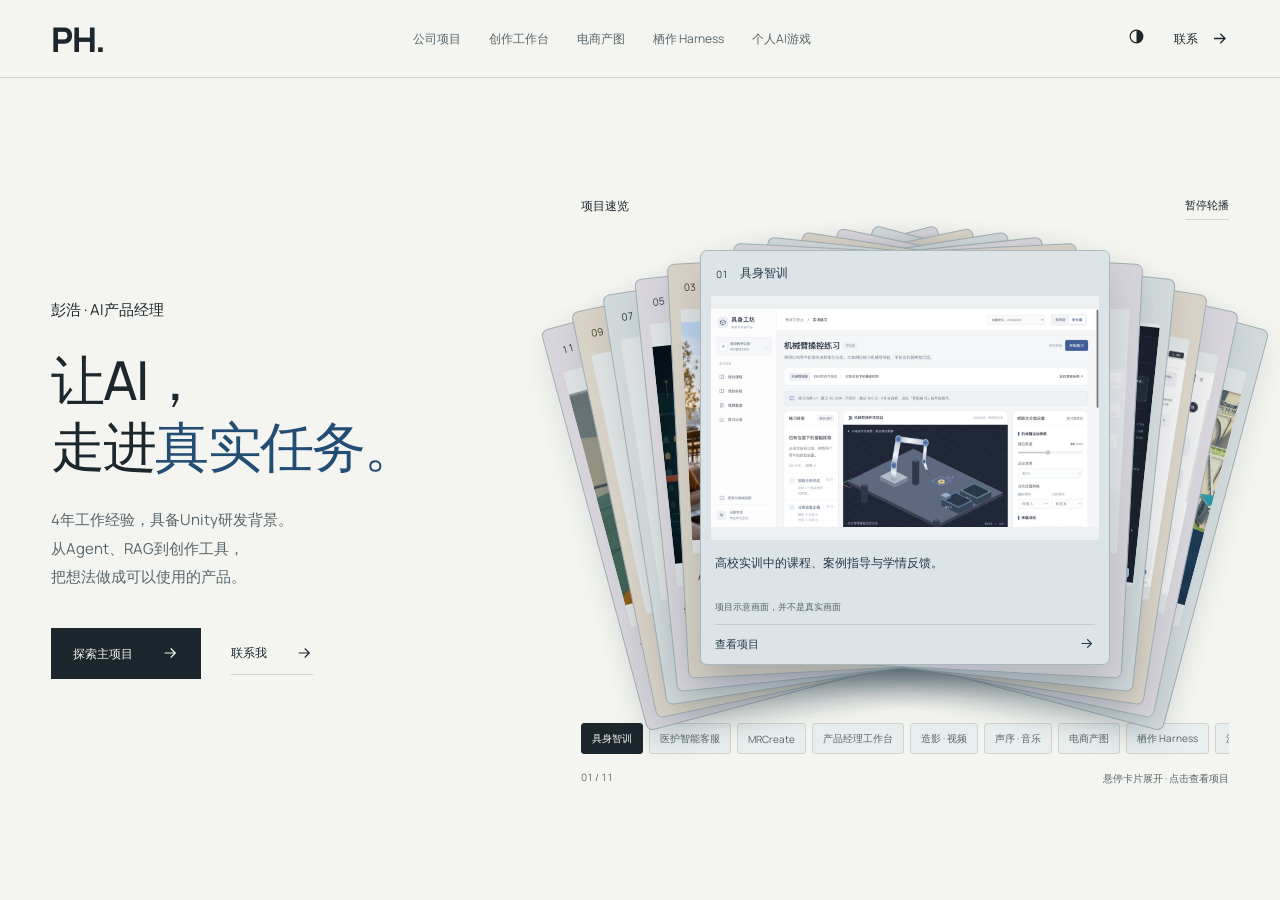
==== index.html @ 960e3304 "Publish AI product portfolio with bundled media and interactive demo" ====
<!doctype html><html lang="zh-CN"><head><meta charset="UTF-8"><meta name="viewport" content="width=device-width, initial-scale=1"><meta name="description" content="5个模块，11个产品与互动体验。具身智能教育、医护智能体、MR创作、Harness、桌面工作台与AI辅助游戏开发。"><meta name="theme-color" content="#f4f5f0"><title>PH. / AI Project Archive — 彭浩项目作品集</title><link rel="icon" href="assets/favicon.svg" type="image/svg+xml"><link rel="stylesheet" href="showroom.css?v=4"><script src="showroom.js?v=5" defer></script><script src="scene-navigation.js?v=2" defer></script></head><body><a class="skip" href="#main">跳转到内容</a><header class="nav"><a class="wordmark" href="#home" aria-label="彭浩首页">PH.</a><nav id="module-menu" aria-label="五个作品模块"><a href="#company-projects">公司项目</a><a href="#workbench-projects">创作工作台</a><a href="#commerce-projects">电商产图</a><a href="#harness-projects">栖作 Harness</a><a href="#game-projects">个人AI游戏</a></nav><div class="nav-end"><button id="menu-toggle" aria-expanded="false" aria-controls="module-menu">作品目录</button><button id="theme-toggle" aria-label="切换深色模式"><svg viewBox="0 0 24 24" aria-hidden="true"><circle cx="12" cy="12" r="8" fill="none" stroke="currentColor" stroke-width="1.5"/><path d="M12 4a8 8 0 0 1 0 16Z" fill="currentColor"/></svg></button><a href="#contact">联系 <svg viewBox="0 0 24 24" fill="none" aria-hidden="true"><path d="M5 12h14m-6-6 6 6-6 6" stroke="currentColor" stroke-width="1.6"/></svg></a></div></header><main id="main"><section id="home" class="hero"><div class="hero-copy"><p class="hero-identity">彭浩 · AI产品经理</p><h1>让AI，<br><span class="hero-second">走进<span>真实任务。</span></span></h1><p class="hero-description">4年工作经验，具备Unity研发背景。<br>从Agent、RAG到创作工具，<br>把想法做成可以使用的产品。</p><div class="hero-actions"><a class="solid-action" href="#education">探索主项目 <svg viewBox="0 0 24 24" fill="none" aria-hidden="true"><path d="M5 12h14m-6-6 6 6-6 6" stroke="currentColor" stroke-width="1.6"/></svg></a><a class="text-action" href="#contact">联系我 <svg viewBox="0 0 24 24" fill="none" aria-hidden="true"><path d="M5 12h14m-6-6 6 6-6 6" stroke="currentColor" stroke-width="1.6"/></svg></a></div></div><div class="hero-media quicklook"><div class="quicklook-heading"><span>项目速览</span><button id="quicklook-toggle" aria-pressed="false">暂停轮播</button></div><div class="quick-deck" id="quick-deck" aria-label="十一项目折叠卡片"><article class="quick-card is-active" data-quick-card="0" style="--card-order:0"><button class="quick-card-tab" id="quick-tab-0" aria-expanded="true" aria-controls="quick-preview-0" data-quick-select="0"><span class="quick-number">01</span><span class="quick-name">具身智训</span></button><div class="quick-preview" id="quick-preview-0" ><div class="quick-image-link"><img src="assets/education-training.png" alt="具身智训项目预览" ></div><div class="quick-copy"><p>高校实训中的课程、案例指导与学情反馈。</p><small>项目示意画面，并不是真实画面</small><a class="quick-project-link" href="#education" tabindex="0">查看项目 <svg viewBox="0 0 24 24" fill="none" aria-hidden="true"><path d="M5 12h14m-6-6 6 6-6 6" stroke="currentColor" stroke-width="1.5"/></svg></a></div></div></article><article class="quick-card " data-quick-card="1" style="--card-order:1"><button class="quick-card-tab" id="quick-tab-1" aria-expanded="false" aria-controls="quick-preview-1" data-quick-select="1"><span class="quick-number">02</span><span class="quick-name">医护智能客服</span></button><div class="quick-preview" id="quick-preview-1" inert><div class="quick-image-link"><img src="assets/healthcare-dify.png" alt="医护智能客服项目预览" loading=lazy></div><div class="quick-copy"><p>在仿真练习现场回答步骤与专业名词问题。</p><small>项目示意画面，并不是真实画面</small><a class="quick-project-link" href="#healthcare" tabindex="-1">查看项目 <svg viewBox="0 0 24 24" fill="none" aria-hidden="true"><path d="M5 12h14m-6-6 6 6-6 6" stroke="currentColor" stroke-width="1.5"/></svg></a></div></div></article><article class="quick-card " data-quick-card="2" style="--card-order:2"><button class="quick-card-tab" id="quick-tab-2" aria-expanded="false" aria-controls="quick-preview-2" data-quick-select="2"><span class="quick-number">03</span><span class="quick-name">MRCreate</span></button><div class="quick-preview" id="quick-preview-2" inert><div class="quick-image-link"><img src="assets/mrcreate-spatial-gallery-reference.png" alt="MRCreate项目预览" loading=lazy></div><div class="quick-copy"><p>AI生图与混合现实空间预览。</p><small>项目示意画面，并不是真实画面</small><a class="quick-project-link" href="#mrcreate" tabindex="-1">查看项目 <svg viewBox="0 0 24 24" fill="none" aria-hidden="true"><path d="M5 12h14m-6-6 6 6-6 6" stroke="currentColor" stroke-width="1.5"/></svg></a></div></div></article><article class="quick-card " data-quick-card="3" style="--card-order:3"><button class="quick-card-tab" id="quick-tab-3" aria-expanded="false" aria-controls="quick-preview-3" data-quick-select="3"><span class="quick-number">04</span><span class="quick-name">产品经理工作台</span></button><div class="quick-preview" id="quick-preview-3" inert><div class="quick-image-link"><img src="assets/product-workbench.png" alt="产品经理工作台项目预览" loading=lazy></div><div class="quick-copy"><p>将资料、搜索和报告串成可调整的研究流程。</p><a class="quick-project-link" href="#product-workbench" tabindex="-1">查看项目 <svg viewBox="0 0 24 24" fill="none" aria-hidden="true"><path d="M5 12h14m-6-6 6 6-6 6" stroke="currentColor" stroke-width="1.5"/></svg></a></div></div></article><article class="quick-card " data-quick-card="4" style="--card-order:4"><button class="quick-card-tab" id="quick-tab-4" aria-expanded="false" aria-controls="quick-preview-4" data-quick-select="4"><span class="quick-number">05</span><span class="quick-name">造影 · 视频</span></button><div class="quick-preview" id="quick-preview-4" inert><div class="quick-image-link"><img src="assets/robot-courier-cover.jpg" alt="造影 · 视频项目预览" loading=lazy></div><div class="quick-copy"><p>生成之后，还能继续修改镜头和时间线。</p><a class="quick-project-link" href="#video-workbench" tabindex="-1">查看项目 <svg viewBox="0 0 24 24" fill="none" aria-hidden="true"><path d="M5 12h14m-6-6 6 6-6 6" stroke="currentColor" stroke-width="1.5"/></svg></a></div></div></article><article class="quick-card " data-quick-card="5" style="--card-order:5"><button class="quick-card-tab" id="quick-tab-5" aria-expanded="false" aria-controls="quick-preview-5" data-quick-select="5"><span class="quick-number">06</span><span class="quick-name">声序 · 音乐</span></button><div class="quick-preview" id="quick-preview-5" inert><div class="quick-image-link"><img src="assets/music-workspace.jpg" alt="声序 · 音乐项目预览" loading=lazy></div><div class="quick-copy"><p>用可编辑乐谱承接AI编曲，保留局部控制。</p><a class="quick-project-link" href="#music-workbench" tabindex="-1">查看项目 <svg viewBox="0 0 24 24" fill="none" aria-hidden="true"><path d="M5 12h14m-6-6 6 6-6 6" stroke="currentColor" stroke-width="1.5"/></svg></a></div></div></article><article class="quick-card " data-quick-card="6" style="--card-order:6"><button class="quick-card-tab" id="quick-tab-6" aria-expanded="false" aria-controls="quick-preview-6" data-quick-select="6"><span class="quick-number">07</span><span class="quick-name">电商产图</span></button><div class="quick-preview" id="quick-preview-6" inert><div class="quick-image-link"><img src="assets/commerce-result.png" alt="电商产图项目预览" loading=lazy></div><div class="quick-copy"><p>原图抠出商品，再为商品生成新场景。</p><a class="quick-project-link" href="#commerce" tabindex="-1">查看项目 <svg viewBox="0 0 24 24" fill="none" aria-hidden="true"><path d="M5 12h14m-6-6 6 6-6 6" stroke="currentColor" stroke-width="1.5"/></svg></a></div></div></article><article class="quick-card " data-quick-card="7" style="--card-order:7"><button class="quick-card-tab" id="quick-tab-7" aria-expanded="false" aria-controls="quick-preview-7" data-quick-select="7"><span class="quick-number">08</span><span class="quick-name">栖作 Harness</span></button><div class="quick-preview" id="quick-preview-7" inert><div class="quick-image-link"><img src="assets/harness-workbench.png" alt="栖作 Harness项目预览" loading=lazy></div><div class="quick-copy"><p>让角色、记忆和文件交接围绕实际交付协作。</p><a class="quick-project-link" href="#harness" tabindex="-1">查看项目 <svg viewBox="0 0 24 24" fill="none" aria-hidden="true"><path d="M5 12h14m-6-6 6 6-6 6" stroke="currentColor" stroke-width="1.5"/></svg></a></div></div></article><article class="quick-card " data-quick-card="8" style="--card-order:8"><button class="quick-card-tab" id="quick-tab-8" aria-expanded="false" aria-controls="quick-preview-8" data-quick-select="8"><span class="quick-number">09</span><span class="quick-name">漫游星空</span></button><div class="quick-preview" id="quick-preview-8" inert><div class="quick-image-link"><img src="assets/starry-cover.jpg" alt="漫游星空项目预览" loading=lazy></div><div class="quick-copy"><p>走进三维笔触组成的名画世界。</p><a class="quick-project-link" href="#starry" tabindex="-1">查看项目 <svg viewBox="0 0 24 24" fill="none" aria-hidden="true"><path d="M5 12h14m-6-6 6 6-6 6" stroke="currentColor" stroke-width="1.5"/></svg></a></div></div></article><article class="quick-card " data-quick-card="9" style="--card-order:9"><button class="quick-card-tab" id="quick-tab-9" aria-expanded="false" aria-controls="quick-preview-9" data-quick-select="9"><span class="quick-number">10</span><span class="quick-name">云上列车</span></button><div class="quick-preview" id="quick-preview-9" inert><div class="quick-image-link"><img src="assets/cloud-cover.jpg" alt="云上列车项目预览" loading=lazy></div><div class="quick-copy"><p>云端旅行、自由观景与下车探索。</p><a class="quick-project-link" href="#cloud" tabindex="-1">查看项目 <svg viewBox="0 0 24 24" fill="none" aria-hidden="true"><path d="M5 12h14m-6-6 6 6-6 6" stroke="currentColor" stroke-width="1.5"/></svg></a></div></div></article><article class="quick-card " data-quick-card="10" style="--card-order:10"><button class="quick-card-tab" id="quick-tab-10" aria-expanded="false" aria-controls="quick-preview-10" data-quick-select="10"><span class="quick-number">11</span><span class="quick-name">老板来了</span></button><div class="quick-preview" id="quick-preview-10" inert><div class="quick-image-link"><img src="assets/boss-cover.png" alt="老板来了项目预览" loading=lazy></div><div class="quick-copy"><p>75秒内，用单键切屏做风险收益判断。</p><a class="quick-project-link" href="#boss" tabindex="-1">查看项目 <svg viewBox="0 0 24 24" fill="none" aria-hidden="true"><path d="M5 12h14m-6-6 6 6-6 6" stroke="currentColor" stroke-width="1.5"/></svg></a></div></div></article></div><div class="quick-selectors" role="group" aria-label="选择速览项目"><button data-quick-select="0" aria-pressed="true">具身智训</button><button data-quick-select="1" aria-pressed="false">医护智能客服</button><button data-quick-select="2" aria-pressed="false">MRCreate</button><button data-quick-select="3" aria-pressed="false">产品经理工作台</button><button data-quick-select="4" aria-pressed="false">造影 · 视频</button><button data-quick-select="5" aria-pressed="false">声序 · 音乐</button><button data-quick-select="6" aria-pressed="false">电商产图</button><button data-quick-select="7" aria-pressed="false">栖作 Harness</button><button data-quick-select="8" aria-pressed="false">漫游星空</button><button data-quick-select="9" aria-pressed="false">云上列车</button><button data-quick-select="10" aria-pressed="false">老板来了</button></div><div class="quicklook-footer"><span id="quicklook-position">01 / 11</span><p>悬停卡片展开 · 点击查看项目</p></div></div></section><div id="projects" class="collection-overview"><span>作品集</span><p>5个方向，11个产品与互动体验。</p><nav><a href="#company-projects">公司项目</a><a href="#workbench-projects">创作工作台</a><a href="#commerce-projects">电商产图</a><a href="#harness-projects">栖作 Harness</a><a href="#game-projects">个人AI游戏</a></nav></div><section class="project-chapter theme-company" id="company-projects" aria-labelledby="company-projects-title"><div class="chapter-banner"><p>公司项目</p><h2>在真实业务里，建立AI产品能力。</h2><span class="chapter-rule"></span></div><div class="chapter-body"><aside class="chapter-intro"><span class="collection-position">01 / 05</span><h2 id="company-projects-title">公司项目</h2><p>高校教学、医护答疑与MR创作。</p><nav aria-label="公司项目项目目录"><a href="#education">具身智训<svg viewBox="0 0 24 24" fill="none" aria-hidden="true"><path d="M5 12h14m-6-6 6 6-6 6" stroke="currentColor" stroke-width="1.6"/></svg></a><a href="#healthcare">医护智能客服<svg viewBox="0 0 24 24" fill="none" aria-hidden="true"><path d="M5 12h14m-6-6 6 6-6 6" stroke="currentColor" stroke-width="1.6"/></svg></a><a href="#mrcreate">MRCreate<svg viewBox="0 0 24 24" fill="none" aria-hidden="true"><path d="M5 12h14m-6-6 6 6-6 6" stroke="currentColor" stroke-width="1.6"/></svg></a></nav></aside><div class="chapter-projects"><article class="project flagship" id="education"><div class="project-heading"><div><p class="project-meta">主项目 · AI产品经理 · 2025.09—2026.09</p><h3>具身智训</h3><p class="project-promise">让高校实训，从“跟着做”走向“理解后会做”。</p></div></div><div class="prototype-preview" id="prototype-preview"><p class="company-visual-note">项目示意画面，并不是真实画面</p><div class="stage-tabs prototype-toolbar"><span>具身智训 · 可交互原型</span><button id="expand-prototype" type="button" aria-expanded="false">放大体验</button><a href="demos/robotlab/" target="_blank" rel="noopener">独立窗口</a></div><div class="prototype-mount" id="prototype-inline"><div class="prototype-stage" id="prototype-stage"><iframe id="education-prototype" src="demos/robotlab/" title="具身智训教学平台可交互原型" loading="lazy" allowfullscreen></iframe></div></div><p class="stage-caption">建议体验：教师看板 → 切换学生 → 课程练习 → 操作与助教反馈。使用本地与合成演示数据。</p></div><div class="project-context" data-intro="education"><div class="context-item"><h4>项目背景</h4><p>传统教育平台课程更新缓慢、系统老旧，难以跟上具身智能领域的知识迭代；高校新开相关课程后，还需要把机器视觉、机械臂操控的原理教学与实操练习组织在同一平台中。因此从0到1规划具身智能Agent教学平台。</p></div><div class="context-item"><h4>目标用户</h4><p>高校具身智能、机器人工程等相关课程的教师与学生。教师需要发布课程、管理班级、维护案例并查看学情；学生需要完成课程练习、对低分内容补练，并查看错题与学习记录。</p></div><div class="context-item"><h4>解决的问题</h4><p>教师侧解决课程与案例难更新、学生进展难集中掌握的问题；学生侧解决独立练习时缺少过程指导、完成操作后不清楚薄弱点的问题。平台将课程、案例指导、操作评分、学习分析与补练衔接起来，支持教学内容持续扩展。</p></div></div><div class="project-actions"><button class="text-action" data-case="0">我的判断与项目过程 <svg viewBox="0 0 24 24" fill="none" aria-hidden="true"><path d="M5 12h14m-6-6 6 6-6 6" stroke="currentColor" stroke-width="1.6"/></svg></button></div></article><article class="project " id="healthcare"><div class="project-heading"><div><p class="project-meta">AI产品经理 · 2024.08—2026.09</p><h3>医护智能客服</h3><p class="project-promise">把答疑放进练习现场，让操作疑问有据可查。</p></div></div><p class="company-visual-note">项目示意画面，并不是真实画面</p><div class="health-stage"><div class="question-scene"><span>练习中的一个问题</span><blockquote>“下一步该做什么？”</blockquote><p>把学生的口语化提问，连接到当前操作与相关知识。</p><small>问答场景示意，非实时模型回答</small></div><div class="workflow-evidence"><button class="image-expand" data-image="assets/healthcare-dify.png" aria-label="放大医护智能体Dify流程示意"><img src="assets/healthcare-dify.png" alt="医护智能体Dify流程示意" loading="lazy"></button><p>意图识别 → 问题改写 → 混合检索 → 专业回复</p></div></div><div class="project-context" data-intro="healthcare"><div class="context-item"><h4>项目背景</h4><p>公司已有压疮、灌肠、新生儿、心肺等医护仿真教学案例，学生能够模拟操作并获得评分，但练习中遇到不会的步骤或不懂的专业名词，仍需要额外求助。项目是在这些存量仿真软件中增加AI答疑与流程指引。</p></div><div class="context-item"><h4>目标用户</h4><p>在高校医护仿真软件中进行练习的医学专业学生。典型提问包括“这一步怎么做”“这个专业名词是什么意思”“按当前流程下一步该做什么”。</p></div><div class="context-item"><h4>解决的问题</h4><p>让学生在练习界面内获得与当前案例相关的解释和操作建议，减少查资料或等待答疑造成的中断；对命中特定流程的提问，衔接仿真软件内的操作指引。回答需要依据业务知识，避免脱离案例泛泛作答。</p></div></div><div class="project-actions"><button class="text-action" data-case="1">我的判断与项目过程 <svg viewBox="0 0 24 24" fill="none" aria-hidden="true"><path d="M5 12h14m-6-6 6 6-6 6" stroke="currentColor" stroke-width="1.6"/></svg></button></div></article><article class="project " id="mrcreate"><div class="project-heading"><div><p class="project-meta">AI产品经理 · 2023.05—2024.06</p><h3>MRCreate</h3><p class="project-promise">将AI生成的画面，带进可以漫游的混合现实空间。</p></div></div><p class="company-visual-note">项目示意画面，并不是真实画面</p><figure class="scene-cover"><button class="image-expand" data-image="assets/mrcreate-spatial-gallery-reference.png" aria-label="放大MR空间漫游与AI图像预览场景概念图"><img src="assets/mrcreate-spatial-gallery-reference.png" alt="MR空间漫游与AI图像预览场景概念图" loading="lazy"></button><figcaption>MR空间漫游与AI图像预览 · AI生成场景概念图，非产品实拍</figcaption></figure><div class="project-context" data-intro="mrcreate"><div class="context-item"><h4>项目背景</h4><p>MR创作平台已有场景跳转、特效、渲染风格和动画组件，但用户创作空间内容仍受现有素材限制。随着AI生图能力与MR体验结合，公司希望补齐图像创作入口，并验证生成质量、等待时间和运行成本是否满足日常使用。</p></div><div class="context-item"><h4>目标用户</h4><p>MR/VR爱好者与轻量空间内容创作者。他们希望按自己的想法获得不同风格的图像，并在MR空间中查看效果，而不必先掌握专业绘画或复杂的生成工作流。</p></div><div class="context-item"><h4>解决的问题</h4><p>降低从创意到空间素材的制作门槛：在平台内选择风格、发起生图、查看生成状态并预览结果，同时支持高清放大。方案在1024尺寸下约15秒生成一张、单张成本约0.015元，兼顾创作等待与日常运行成本。</p></div></div><div class="project-actions"><button class="text-action" data-case="2">我的判断与项目过程 <svg viewBox="0 0 24 24" fill="none" aria-hidden="true"><path d="M5 12h14m-6-6 6 6-6 6" stroke="currentColor" stroke-width="1.6"/></svg></button></div></article></div></div></section><section class="project-chapter theme-workbenches" id="workbench-projects" aria-labelledby="workbench-projects-title"><div class="chapter-banner"><p>创作工作台</p><h2>让生成，继续成为创作。</h2><span class="chapter-rule"></span></div><div class="chapter-body"><aside class="chapter-intro"><span class="collection-position">02 / 05</span><h2 id="workbench-projects-title">创作工作台</h2><p>产品研究、视频与音乐，三个可编辑的工作台。</p><nav aria-label="创作工作台项目目录"><a href="#product-workbench">产品经理工作台<svg viewBox="0 0 24 24" fill="none" aria-hidden="true"><path d="M5 12h14m-6-6 6 6-6 6" stroke="currentColor" stroke-width="1.6"/></svg></a><a href="#video-workbench">造影 · 视频<svg viewBox="0 0 24 24" fill="none" aria-hidden="true"><path d="M5 12h14m-6-6 6 6-6 6" stroke="currentColor" stroke-width="1.6"/></svg></a><a href="#music-workbench">声序 · 音乐<svg viewBox="0 0 24 24" fill="none" aria-hidden="true"><path d="M5 12h14m-6-6 6 6-6 6" stroke="currentColor" stroke-width="1.6"/></svg></a></nav></aside><div class="chapter-projects"><article class="project " id="product-workbench"><div class="project-heading"><div><p class="project-meta">个人项目 · AI产品经理</p><h3>产品经理工作台</h3><p class="project-promise">把零散的研究对话，组织成可复用的工作流程。</p></div></div><div class="product-stage" data-stage><div class="stage-tabs" role="tablist" aria-label="product展示内容"><button role="tab" id="product-tab-0" aria-controls="product-panel-0" aria-selected="true" tabindex="0" data-panel="product-panel-0">节点工作台</button></div><div class="stage-screen"><div class="stage-panel" role="tabpanel" id="product-panel-0" aria-labelledby="product-tab-0" ><button class="image-expand" data-image="assets/product-workbench.png" aria-label="放大产品经理工作台节点研究界面"><img src="assets/product-workbench.png" alt="产品经理工作台节点研究界面" loading="lazy"></button></div></div><p class=stage-caption>实际原型界面 · 30个独立节点与启动模板</p></div><div class="project-context" data-intro="product-workbench"><div class="context-item"><h4>项目背景</h4><p>在个人产品研究实践中，资料输入、联网搜索、市场与用户分析、报告整理需要跨多个工具进行。通用AI对话虽然能输出内容，但中间过程难以分步调整，资料与结果也需要人工反复搬运，因此开发可视化产品研究工作台。</p></div><div class="context-item"><h4>目标用户</h4><p>需要做市场调研、用户分析、竞品研究和报告整理的产品经理，以及承担产品研究任务的独立开发者。使用者需要掌握研究过程，并能修改某一步后继续推进。</p></div><div class="context-item"><h4>解决的问题</h4><p>将资料、搜索、分析和报告产出拆成可连接的节点，支持节点独立配置、对话和文档编辑。某个环节需要补充资料或调整结论时，可以局部修改，而不必从一条长对话中重新整理整份报告；已提供30个独立节点与启动模板。</p></div></div> <div class="project-actions"><button class="text-action" data-case="3">我的判断与项目过程 <svg viewBox="0 0 24 24" fill="none" aria-hidden="true"><path d="M5 12h14m-6-6 6 6-6 6" stroke="currentColor" stroke-width="1.6"/></svg></button></div></article><article class="project " id="video-workbench"><div class="project-heading"><div><p class="project-meta">个人项目 · AI产品经理</p><h3>造影 · 视频工作台</h3><p class="project-promise">从一句创意，到还能继续修改的视频。</p></div></div><div class="product-stage" data-stage><div class="stage-tabs" role="tablist" aria-label="video展示内容"><button role="tab" id="video-tab-0" aria-controls="video-panel-0" aria-selected="true" tabindex="0" data-panel="video-panel-0">小机器人</button><button role="tab" id="video-tab-1" aria-controls="video-panel-1" aria-selected="false" tabindex="-1" data-panel="video-panel-1">纸花苏醒</button><button role="tab" id="video-tab-2" aria-controls="video-panel-2" aria-selected="false" tabindex="-1" data-panel="video-panel-2">工作台界面</button></div><div class="stage-screen"><div class="stage-panel" role="tabpanel" id="video-panel-0" aria-labelledby="video-tab-0" ><video controls playsinline preload="none" poster="assets/robot-courier-cover.jpg" aria-label="小机器人30秒动画样片"><source src="assets/robot-courier-demo.mp4" type="video/mp4"></video></div><div class="stage-panel" role="tabpanel" id="video-panel-1" aria-labelledby="video-tab-1" hidden><video controls playsinline preload="none" poster="assets/video-workbench.png" aria-label="纸花苏醒动画样片"><source src="assets/video-demo.mp4" type="video/mp4"></video></div><div class="stage-panel" role="tabpanel" id="video-panel-2" aria-labelledby="video-tab-2" hidden><button class="image-expand" data-image="assets/video-workbench.png" aria-label="放大造影视频工作台实际界面"><img src="assets/video-workbench.png" alt="造影视频工作台实际界面" loading="lazy"></button></div></div><p class=stage-caption>工作台实际产物 · 视频包含音轨，点击播放开启声音</p></div><div class="project-context" data-intro="video-workbench"><div class="context-item"><h4>项目背景</h4><p>个人制作产品演示与动态图形时，通用AI生成的代码或视频仍需要人工衔接预览、修改与导出。尤其是局部镜头不符合要求时，缺少能保留其他内容、继续编辑的工作环境，因此开发视频创作工作台。</p></div><div class="context-item"><h4>目标用户</h4><p>需要制作产品演示、讲解动画和短片的独立创作者，以及希望借助AI完成视频制作的产品人员。重点场景是从一个创意出发，反复检查镜头和节奏，交付可播放的成片。</p></div><div class="context-item"><h4>解决的问题</h4><p>把制作任务书确认、动画生成、真实帧预览、时间线编辑与成片导出连接起来。用户可以限定选段让AI修改，并继续调整工程，而不是每次重新生成整条视频；支持1080p / 30fps导出，页面展示纸花与小机器人两段实际产物。</p></div></div> <div class="project-actions"><button class="text-action" data-case="3">我的判断与项目过程 <svg viewBox="0 0 24 24" fill="none" aria-hidden="true"><path d="M5 12h14m-6-6 6 6-6 6" stroke="currentColor" stroke-width="1.6"/></svg></button></div></article><article class="project " id="music-workbench"><div class="project-heading"><div><p class="project-meta">个人项目 · AI产品经理</p><h3>声序 · 音乐工作台</h3><p class="project-promise">让AI写出的旋律，成为可以调整的每一个音符。</p></div></div><div class="product-stage" data-stage><div class="stage-tabs" role="tablist" aria-label="music展示内容"><button role="tab" id="music-tab-0" aria-controls="music-panel-0" aria-selected="true" tabindex="0" data-panel="music-panel-0">编曲工作台</button><button role="tab" id="music-tab-1" aria-controls="music-panel-1" aria-selected="false" tabindex="-1" data-panel="music-panel-1">音符编辑</button></div><div class="stage-screen"><div class="stage-panel" role="tabpanel" id="music-panel-0" aria-labelledby="music-tab-0" ><button class="image-expand" data-image="assets/music-workspace.jpg" aria-label="放大声序多轨音乐编曲工作台"><img src="assets/music-workspace.jpg" alt="声序多轨音乐编曲工作台" loading="lazy"></button></div><div class="stage-panel" role="tabpanel" id="music-panel-1" aria-labelledby="music-tab-1" hidden><button class="image-expand" data-image="assets/music-editor.jpg" aria-label="放大声序音乐编辑界面"><img src="assets/music-editor.jpg" alt="声序音乐编辑界面" loading="lazy"></button></div></div></div><div class="listening-room"><div class="listening-heading"><span>试听工作台的实际作品</span><strong id="music-title">绿野之风</strong><p id="music-description">72 BPM · 16小节 · 10个声部</p></div><div class="listening-player"><div class="music-choices" role="group" aria-label="选择试听曲目"><button class="active" aria-pressed="true" data-track="green">绿野之风</button><button aria-pressed="false" data-track="starlight">下一秒的微光</button></div><audio id="music-player" controls preload="none" src="assets/green-field-wind.mp3" aria-label="绿野之风音乐试听"></audio></div></div><div class="project-context" data-intro="music-workbench"><div class="context-item"><h4>项目背景</h4><p>直接让AI生成音频，通常难以精确修改某个声部、某段旋律或某种乐器；一次调整可能影响整首作品。个人配乐实践需要保留已经满意的部分，并继续编辑，因此开发基于结构化乐谱的音乐工作台。</p></div><div class="context-item"><h4>目标用户</h4><p>需要创作配乐、音乐草稿或多轨作品的个人创作者。使用者既希望AI帮助编曲，也需要直接调整音符、鼓点、乐器和音轨参数，而不是只接收一段最终音频。</p></div><div class="context-item"><h4>解决的问题</h4><p>将AI创作结果转成可编辑的乐谱与音轨，经校验后使用真实采样演奏；局部修改可限定在指定轨道与节拍范围，保留范围外内容。工作台支持71种乐器、最多32条音轨，并可导出WAV和MIDI；提供《绿野之风》等实际作品试听。</p></div></div> <div class="project-actions"><button class="text-action" data-case="3">我的判断与项目过程 <svg viewBox="0 0 24 24" fill="none" aria-hidden="true"><path d="M5 12h14m-6-6 6 6-6 6" stroke="currentColor" stroke-width="1.6"/></svg></button></div></article></div></div></section><section class="project-chapter theme-commerce" id="commerce-projects" aria-labelledby="commerce-projects-title"><div class="chapter-banner"><p>电商产图</p><h2>给商品一个新场景。</h2><span class="chapter-rule"></span></div><div class="chapter-body"><aside class="chapter-intro"><span class="collection-position">03 / 05</span><h2 id="commerce-projects-title">电商产图</h2><p>为中小商家探索更及时的素材生产方式。</p><nav aria-label="电商产图项目目录"><a href="#commerce">电商产图助手<svg viewBox="0 0 24 24" fill="none" aria-hidden="true"><path d="M5 12h14m-6-6 6 6-6 6" stroke="currentColor" stroke-width="1.6"/></svg></a></nav></aside><div class="chapter-projects"><article class="project " id="commerce"><div class="project-heading"><div><p class="project-meta">个人项目 · AI产品经理</p><h3>电商产图</h3><p class="project-promise">商品保真，场景出新。</p></div></div><div class="product-stage" data-stage><div class="stage-tabs" role="tablist" aria-label="commerce展示内容"><button role="tab" id="commerce-tab-0" aria-controls="commerce-panel-0" aria-selected="true" tabindex="0" data-panel="commerce-panel-0">使用页面</button><button role="tab" id="commerce-tab-1" aria-controls="commerce-panel-1" aria-selected="false" tabindex="-1" data-panel="commerce-panel-1">Agent配置</button><button role="tab" id="commerce-tab-2" aria-controls="commerce-panel-2" aria-selected="false" tabindex="-1" data-panel="commerce-panel-2">成图示例</button></div><div class="stage-screen"><div class="stage-panel" role="tabpanel" id="commerce-panel-0" aria-labelledby="commerce-tab-0" ><button class="image-expand" data-image="assets/commerce-studio.png" aria-label="放大商品图工作室使用页面"><img src="assets/commerce-studio.png" alt="商品图工作室使用页面" loading="lazy"></button></div><div class="stage-panel" role="tabpanel" id="commerce-panel-1" aria-labelledby="commerce-tab-1" hidden><button class="image-expand" data-image="assets/commerce-config.png" aria-label="放大商品图助手Agent配置页面"><img src="assets/commerce-config.png" alt="商品图助手Agent配置页面" loading="lazy"></button></div><div class="stage-panel" role="tabpanel" id="commerce-panel-2" aria-labelledby="commerce-tab-2" hidden><button class="image-expand" data-image="assets/commerce-result.png" aria-label="放大根据商品参考图生成的耳机场景图"><img src="assets/commerce-result.png" alt="根据商品参考图生成的耳机场景图" loading="lazy"></button></div></div><p class=stage-caption>实际界面与生成产物 · 点击图片可放大查看</p></div><div class="project-context" data-intro="commerce"><div class="context-item"><h4>项目背景</h4><p>电商宣传图依赖人工设计与拍摄，产出规模受人力和制作周期限制，部分商家难以及时更新新品宣传及已有商品素材。同时，直接用AI重画商品容易改变外观，难以满足商品展示的真实性要求，因此开发商品场景图助手。</p></div><div class="context-item"><h4>目标用户</h4><p>需要持续更新商品宣传素材的中小电商商家与运营人员。用户能提供商品原图和宣传想法，但不一定具备完整的拍摄方案、设计经验或提示词编写能力。</p></div><div class="context-item"><h4>解决的问题</h4><p>通过对话补齐场景、数量与画幅等需求，再交付可预览、可下载的场景图；先从原图抠出商品主体，再用于场景生成，重点保留轮廓、配色、标识和纹理。支持5种画幅及失败任务补图，减少重复制作和商品外观偏差。</p></div></div><div class="project-actions"><button class="text-action" data-case="4">我的判断与项目过程 <svg viewBox="0 0 24 24" fill="none" aria-hidden="true"><path d="M5 12h14m-6-6 6 6-6 6" stroke="currentColor" stroke-width="1.6"/></svg></button><a class="text-action" href="https://github.com/Hao2048/ecommerce-assistant" target="_blank" rel="noopener noreferrer" aria-label="在GitHub查看电商产图源码">GitHub源码 <svg viewBox="0 0 24 24" fill="none" aria-hidden="true"><path d="M5 12h14m-6-6 6 6-6 6" stroke="currentColor" stroke-width="1.6"/></svg></a></div></article></div></div></section><section class="project-chapter theme-harness" id="harness-projects" aria-labelledby="harness-projects-title"><div class="chapter-banner"><p>栖作 Harness</p><h2>从对话，走向共同交付。</h2><span class="chapter-rule"></span></div><div class="chapter-body"><aside class="chapter-intro"><span class="collection-position">04 / 05</span><h2 id="harness-projects-title">栖作 Harness</h2><p>个人桌面的角色、记忆、协作与验收。</p><nav aria-label="栖作 Harness项目目录"><a href="#harness">多角色工作环境<svg viewBox="0 0 24 24" fill="none" aria-hidden="true"><path d="M5 12h14m-6-6 6 6-6 6" stroke="currentColor" stroke-width="1.6"/></svg></a></nav></aside><div class="chapter-projects"><article class="project " id="harness"><div class="project-heading"><div><p class="project-meta">个人项目 · AI产品经理</p><h3>栖作 Harness</h3><p class="project-promise">让多个AI角色，围绕同一份交付协作。</p></div></div><div class="product-stage" data-stage><div class="stage-tabs" role="tablist" aria-label="harness展示内容"><button role="tab" id="harness-tab-0" aria-controls="harness-panel-0" aria-selected="true" tabindex="0" data-panel="harness-panel-0">协作工作台</button><button role="tab" id="harness-tab-1" aria-controls="harness-panel-1" aria-selected="false" tabindex="-1" data-panel="harness-panel-1">角色配置</button><button role="tab" id="harness-tab-2" aria-controls="harness-panel-2" aria-selected="false" tabindex="-1" data-panel="harness-panel-2">长期记忆</button></div><div class="stage-screen"><div class="stage-panel" role="tabpanel" id="harness-panel-0" aria-labelledby="harness-tab-0" ><button class="image-expand" data-image="assets/harness-workbench.png" aria-label="放大栖作多角色协作工作台"><img src="assets/harness-workbench.png" alt="栖作多角色协作工作台" loading="lazy"></button></div><div class="stage-panel" role="tabpanel" id="harness-panel-1" aria-labelledby="harness-tab-1" hidden><button class="image-expand" data-image="assets/harness-roles.png" aria-label="放大栖作角色职责配置"><img src="assets/harness-roles.png" alt="栖作角色职责配置" loading="lazy"></button></div><div class="stage-panel" role="tabpanel" id="harness-panel-2" aria-labelledby="harness-tab-2" hidden><button class="image-expand" data-image="assets/harness-memory.png" aria-label="放大栖作长期记忆管理"><img src="assets/harness-memory.png" alt="栖作长期记忆管理" loading="lazy"></button></div></div><p class=stage-caption>macOS开发预览版 · 预置演示资料库</p></div><div class="project-context" data-intro="harness"><div class="context-item"><h4>项目背景</h4><p>个人用AI处理复杂任务时，需要反复配置角色、补充背景，并人工把一个角色的结果交给另一个角色。多Agent同时输出并不等于能共同交付，因此开发栖作，将角色、记忆、协作和审阅组织成可持续使用的桌面工作环境。</p></div><div class="context-item"><h4>目标用户</h4><p>希望使用AI完成研究、策划或开发等复杂任务的个人用户。一次任务可能需要多个专业角色，但用户仍需控制职责、工具权限、执行过程和最终成果。</p></div><div class="context-item"><h4>解决的问题</h4><p>将角色职责、模型与工具配置沉淀为可复用工作配置；角色独立维护上下文，按任务依赖交接实际文件，并提供长期记忆、操作审批、变更审阅和中断恢复。让用户能检查和应用成果，而不只得到多段并列回复；预览版支持最多8个专业角色协作。</p></div></div><div class="project-actions"><button class="text-action" data-case="5">我的判断与项目过程 <svg viewBox="0 0 24 24" fill="none" aria-hidden="true"><path d="M5 12h14m-6-6 6 6-6 6" stroke="currentColor" stroke-width="1.6"/></svg></button><a class="text-action" href="https://github.com/Hao2048/qizuo" target="_blank" rel="noopener noreferrer" aria-label="在GitHub查看栖作 Harness源码">GitHub源码 <svg viewBox="0 0 24 24" fill="none" aria-hidden="true"><path d="M5 12h14m-6-6 6 6-6 6" stroke="currentColor" stroke-width="1.6"/></svg></a></div></article></div></div></section><section class="project-chapter theme-games" id="game-projects" aria-labelledby="game-projects-title"><div class="chapter-banner"><p>个人AI游戏</p><h2>把想象，做成可以进入的世界。</h2><span class="chapter-rule"></span></div><div class="chapter-body"><aside class="chapter-intro"><span class="collection-position">05 / 05</span><h2 id="game-projects-title">个人AI游戏</h2><p>三种轻量体验，验证AI辅助独立开发。</p><nav aria-label="个人AI游戏项目目录"><a href="#starry">漫游星空<svg viewBox="0 0 24 24" fill="none" aria-hidden="true"><path d="M5 12h14m-6-6 6 6-6 6" stroke="currentColor" stroke-width="1.6"/></svg></a><a href="#cloud">云上列车<svg viewBox="0 0 24 24" fill="none" aria-hidden="true"><path d="M5 12h14m-6-6 6 6-6 6" stroke="currentColor" stroke-width="1.6"/></svg></a><a href="#boss">老板来了<svg viewBox="0 0 24 24" fill="none" aria-hidden="true"><path d="M5 12h14m-6-6 6 6-6 6" stroke="currentColor" stroke-width="1.6"/></svg></a></nav></aside><div class="chapter-projects"><article class="project game-project" id="starry"><div class="project-heading"><div><p class="project-meta">艺术漫游 · 自由探索与自动运镜</p><h3>漫游星空</h3><p class="project-promise">走进笔触之间。</p></div></div><div class="game-stage"><video controls playsinline preload="none" poster="assets/starry-cover.jpg" aria-label="漫游星空实机演示"><source src="assets/starry-demo.mp4" type="video/mp4"></video></div><div class="project-context" data-intro="starry"><div class="context-item"><h4>项目背景</h4><p>个人AI游戏系列希望验证：在缺少完整美术、编程与声音团队的条件下，能否由产品体验目标驱动，借助AI完成可玩作品。《漫游星空》选择艺术探索场景，把静态名画转为可进入的三维笔触空间。</p></div><div class="context-item"><h4>目标用户</h4><p>喜欢艺术、空间探索与慢节奏观景的玩家。用户希望自由观看画面细节，也能以较低的操作负担欣赏整个场景，而不需要完成复杂任务或战斗。</p></div><div class="context-item"><h4>解决的问题</h4><p>把“观看一幅画”扩展为“进入画中漫游”：用户可以自由探索三维笔触构成的场景，也可以跟随自动运镜欣赏。项目交付可运行的Unity互动原型与实机演示，验证艺术意象如何转化为实际空间体验。</p></div></div><div class="project-actions"><button class="text-action" data-case="6">我的判断与项目过程 <svg viewBox="0 0 24 24" fill="none" aria-hidden="true"><path d="M5 12h14m-6-6 6 6-6 6" stroke="currentColor" stroke-width="1.6"/></svg></button><a class="text-action" href="https://github.com/Hao2048/starry-night-roaming" target="_blank" rel="noopener">项目源码 <svg viewBox="0 0 24 24" fill="none" aria-hidden="true"><path d="M5 12h14m-6-6 6 6-6 6" stroke="currentColor" stroke-width="1.6"/></svg></a></div></article><article class="project game-project" id="cloud"><div class="project-heading"><div><p class="project-meta">放松观景 · 列车旅行与下车探索</p><h3>云上列车</h3><p class="project-promise">把一段休息，交给云端旅程。</p></div></div><div class="game-stage"><video controls playsinline preload="none" poster="assets/cloud-cover.jpg" aria-label="云上列车实机演示"><source src="assets/cloud-demo.mp4" type="video/mp4"></video></div><div class="project-context" data-intro="cloud"><div class="context-item"><h4>项目背景</h4><p>个人AI游戏系列围绕短时娱乐、放松观景与艺术探索开展创作。《云上列车》选择工作间隙的放松场景，用持续前进的云端旅程承载观景与探索，并验证个人借助AI完成场景、交互与声音制作的可行性。</p></div><div class="context-item"><h4>目标用户</h4><p>希望在短暂休息中放松、喜欢旅行观景和自由探索的玩家。使用者更关注旅程氛围与发现感，不希望投入大量学习成本或承担紧张的操作任务。</p></div><div class="context-item"><h4>解决的问题</h4><p>以列车旅程串联云海、城堡和沿途场景，支持自由观景与下车探索，让玩家选择欣赏或探索的节奏。项目将观景与探索模式做成可运行原型，并提供实机视频与macOS试玩包。</p></div></div><div class="project-actions"><button class="text-action" data-case="6">我的判断与项目过程 <svg viewBox="0 0 24 24" fill="none" aria-hidden="true"><path d="M5 12h14m-6-6 6 6-6 6" stroke="currentColor" stroke-width="1.6"/></svg></button><a class="text-action" href="https://github.com/Hao2048/CloudRail" target="_blank" rel="noopener">项目源码 <svg viewBox="0 0 24 24" fill="none" aria-hidden="true"><path d="M5 12h14m-6-6 6 6-6 6" stroke="currentColor" stroke-width="1.6"/></svg></a></div></article><article class="project game-project" id="boss"><div class="project-heading"><div><p class="project-meta">休闲挑战 · 单键切屏与老板预警</p><h3>老板来了</h3><p class="project-promise">75秒，在收益和风险之间做选择。</p></div></div><div class="game-stage"><video controls playsinline preload="none" poster="assets/boss-cover.png" aria-label="老板来了实机演示"><source src="assets/boss-demo.mp4" type="video/mp4"></video></div><div class="project-context" data-intro="boss"><div class="context-item"><h4>项目背景</h4><p>个人AI游戏系列需要验证不同体验目标如何落到可玩作品。《老板来了》选择办公室情境与碎片化娱乐，目标是在短局时长和低操作门槛下，通过清楚的风险与收益关系形成玩法。</p></div><div class="context-item"><h4>目标用户</h4><p>希望利用短暂休息体验轻量挑战的休闲玩家。玩家不需要学习复杂操作，但希望每次选择都有即时反馈，并能在短时间内完成一局游戏。</p></div><div class="context-item"><h4>解决的问题</h4><p>以单键切屏降低操作负担，将老板预警、连续摸鱼收益与被抓惩罚结合，让玩家判断何时继续、何时收手。75秒单局包含开始、重开和胜负反馈，已完成可运行的Unity原型、实机演示与macOS试玩包。</p></div></div><div class="project-actions"><button class="text-action" data-case="6">我的判断与项目过程 <svg viewBox="0 0 24 24" fill="none" aria-hidden="true"><path d="M5 12h14m-6-6 6 6-6 6" stroke="currentColor" stroke-width="1.6"/></svg></button><a class="text-action" href="https://github.com/Hao2048/BossIsComing" target="_blank" rel="noopener">项目源码 <svg viewBox="0 0 24 24" fill="none" aria-hidden="true"><path d="M5 12h14m-6-6 6 6-6 6" stroke="currentColor" stroke-width="1.6"/></svg></a></div></article></div></div></section><section id="contact" class="contact"><p>有值得讨论的产品问题？</p><h2>把下一件事，<br>一起做出来。</h2><a href="mailto:2467568775@qq.com">2467568775@qq.com <svg viewBox="0 0 24 24" fill="none" aria-hidden="true"><path d="M5 12h14m-6-6 6 6-6 6" stroke="currentColor" stroke-width="1.6"/></svg></a><footer><span>彭浩 · AI产品与独立创作</span><a href="#home">回到顶部</a></footer></section></main><dialog id="case-dialog" aria-labelledby="case-title"><div class="dialog-nav"><span>项目过程</span><button id="close-case">关闭</button></div><div id="case-content"></div></dialog><dialog id="image-dialog" aria-label="图片放大预览"><button id="close-image">关闭</button><p id="expanded-image-note" class="company-visual-note" hidden>项目示意画面，并不是真实画面</p><img id="expanded-image" alt="项目图片放大预览"></dialog><div id="toast" role="status" aria-live="polite"></div></body></html>
---- showroom.css ----
@font-face{font-family:Manrope;src:url('assets/Manrope.ttf') format('truetype');font-display:swap}
:root{--paper:#f4f5f0;--ink:#1c262d;--muted:#58656c;--line:#cdd3d2;--blue:#244d74;--accent:#244d74;--surface:#e8eeed;--ease:cubic-bezier(.16,1,.3,1);font-family:Manrope,"PingFang SC","Microsoft YaHei",sans-serif;color-scheme:light}*{box-sizing:border-box}html{scroll-behavior:smooth;scroll-padding-top:108px}body{margin:0;background:var(--paper);color:var(--ink);-webkit-font-smoothing:antialiased}body.dark{--paper:#171f25;--ink:#edf1ed;--muted:#b3bfc1;--line:#455157;--surface:#26343c;--blue:#a6c8e8;color-scheme:dark}a{color:inherit;text-decoration:none}button{font:inherit;cursor:pointer;color:inherit;background:none;border:0}button,a,summary{-webkit-tap-highlight-color:transparent}button:focus-visible,a:focus-visible,summary:focus-visible{outline:2px solid var(--accent);outline-offset:6px}::selection{background:#c5d5dc;color:#17242e}img,video{display:block;max-width:100%}figure,p,h1,h2,h3,h4{margin:0}svg{width:22px;height:22px;flex-shrink:0}a,button{text-underline-offset:5px}button{touch-action:manipulation}.skip{position:fixed;left:24px;top:-100px;padding:12px;background:var(--ink);color:var(--paper);z-index:120}.skip:focus{top:10px}
.nav{height:86px;position:sticky;top:0;z-index:50;display:flex;align-items:center;justify-content:space-between;padding:0 4vw;gap:30px;background:var(--paper);border-bottom:1px solid var(--line)}.wordmark{font-size:34px;font-weight:800;letter-spacing:-.04em}.nav>nav{display:flex;gap:28px;align-items:center}.nav>nav a{font-size:12px;color:var(--muted);position:relative;padding:14px 0;transition:color .2s}.nav>nav a.active{color:var(--ink)}.nav>nav a:after{content:'';height:2px;position:absolute;bottom:5px;left:0;width:100%;background:currentColor;transform:scaleX(0);transform-origin:left;transition:transform .35s var(--ease)}.nav>nav a.active:after,.nav>nav a:hover:after{transform:scaleX(1)}.nav-end{display:flex;gap:20px;align-items:center}.nav-end>a{display:flex;align-items:center;gap:12px;font-size:12px}.nav-end button{padding:8px}.nav-end svg{width:19px;height:19px}
.hero{display:grid;grid-template-columns:.85fr 1.15fr;gap:4vw;max-width:1680px;margin:auto;padding:85px 4vw 90px;align-items:center;min-height:690px}.hero-identity{font-size:15px;margin-bottom:27px}.hero h1{font-size:clamp(54px,5.7vw,90px);font-weight:500;letter-spacing:-.035em;line-height:1.22;margin-bottom:28px;text-wrap:balance}.hero h1 span{color:var(--blue)}.hero-description{font-size:15px;line-height:1.9;color:var(--muted)}.hero-actions{display:flex;align-items:center;gap:30px;margin-top:36px}.solid-action,.text-action{display:inline-flex;align-items:center;justify-content:space-between;gap:28px;font-size:12px;line-height:1.6;min-height:44px}.solid-action{background:var(--ink);color:var(--paper);padding:16px 22px}.solid-action svg{width:18px;height:18px}.text-action{border-bottom:1px solid var(--line);padding:10px 0}.text-action svg{width:18px;height:18px;transition:transform .3s var(--ease)}.text-action:hover svg{transform:translateX(4px)}.hero-media{min-width:0;position:relative;padding:24px 24px 0;background:#d8e3e5;border-radius:4px;transform:rotate(-1deg);box-shadow:12px 24px 65px #182f3c16}.hero-media video{width:100%;aspect-ratio:16/10;object-fit:contain;background:#18222c}.reel-controls{display:flex;gap:16px;justify-content:space-between;align-items:center;padding:18px 0 10px;color:#1c303c;font-size:11px}.reel-controls button{font-size:11px;border-bottom:1px solid #76868e;padding:5px 0}.reel-caption{font-size:10px;line-height:1.7;color:#4f626b;padding-bottom:18px}.collection-overview{padding:28px 4vw 38px;max-width:1680px;margin:auto;border-top:1px solid var(--line);display:grid;grid-template-columns:1fr 2fr;gap:10px}.collection-overview>span{font-size:18px}.collection-overview>p{font-size:14px;color:var(--muted)}.collection-overview nav{grid-column:2;display:flex;gap:10px 28px;flex-wrap:wrap;font-size:12px;margin-top:8px}.collection-overview nav a{padding:8px 0;border-bottom:1px solid var(--line)}
.project-chapter{--chapter-bg:var(--paper);--accent:#315d78;background:var(--chapter-bg);padding:50px 4vw 65px;scroll-margin-top:85px}.theme-workbenches{--chapter-bg:#eae8ef;--accent:#635778}.theme-commerce{--chapter-bg:#f0e7da;--accent:#825531}.theme-harness{--chapter-bg:#e5ece5;--accent:#3e624d}.theme-games{--chapter-bg:#17252e;--ink:#f0f2ed;--muted:#adbdc4;--line:#435660;--surface:#253842;--accent:#c5dfec;color:var(--ink)}.dark .project-chapter:not(.theme-games){--chapter-bg:#1c2a32;--accent:#a6c8e8}.dark .theme-workbenches{--chapter-bg:#282432;--accent:#d2bfe0}.dark .theme-commerce{--chapter-bg:#30291e;--accent:#e2c49e}.dark .theme-harness{--chapter-bg:#203029;--accent:#bbd5c3}.chapter-banner{max-width:1560px;margin:0 auto 64px;padding:32px 0 44px;position:relative;isolation:isolate;overflow:hidden}.chapter-banner>p{font-size:13px;color:var(--muted);margin-bottom:20px}.chapter-banner h2{font-size:clamp(32px,3.6vw,57px);font-weight:450;line-height:1.35;letter-spacing:-.025em;max-width:1100px;text-wrap:balance}.chapter-rule{display:block;height:2px;width:100%;background:var(--accent);transform-origin:left;margin-top:32px}.chapter-body{max-width:1560px;margin:auto;display:grid;grid-template-columns:206px minmax(0,1fr);gap:5vw;align-items:start}.chapter-intro{position:sticky;top:116px;padding-top:9px}.collection-position{font-size:11px;color:var(--muted)}.chapter-intro h2{font-size:23px;line-height:1.5;letter-spacing:-.025em;margin:18px 0 14px}.chapter-intro>p{font-size:13px;line-height:1.85;color:var(--muted);max-width:24em}.chapter-intro nav{display:grid;gap:4px;margin-top:25px}.chapter-intro nav a{font-size:12px;padding:13px 0;color:var(--muted);display:flex;justify-content:space-between;gap:8px;border-bottom:1px solid var(--line);transition:color .2s}.chapter-intro nav a svg{width:15px;height:15px;opacity:0;transform:translateX(-5px);transition:opacity .2s,transform .3s var(--ease)}.chapter-intro nav a.current{color:var(--ink)}.chapter-intro nav a.current svg,.chapter-intro nav a:hover svg{opacity:1;transform:none}.chapter-projects{min-width:0}.project{padding-bottom:74px;margin-bottom:64px;border-bottom:1px solid var(--line);scroll-margin-top:116px}.project:last-child{border-bottom:0;margin-bottom:0;padding-bottom:10px}.project-heading{display:flex;align-items:end;justify-content:space-between;gap:30px;margin-bottom:30px}.project-meta{font-size:11px;line-height:1.8;color:var(--muted);margin-bottom:14px}.project h3{font-size:clamp(32px,3vw,47px);font-weight:500;line-height:1.3;letter-spacing:-.025em;margin-bottom:14px;text-wrap:balance}.project-promise{font-size:16px;line-height:1.8;max-width:45em;color:var(--muted)}
.product-stage,.prototype-preview{background:#e3e8e9;overflow:hidden;min-width:0;border-radius:5px}.theme-workbenches .product-stage{background:#dad7e1}.theme-harness .product-stage{background:#d1ddd3}.theme-commerce .product-stage{background:#e3d5c2}.dark .product-stage,.dark .prototype-preview{background:#303d45}.stage-tabs{padding:14px 22px;display:flex;align-items:center;gap:24px;color:#52616a;min-height:58px}.dark .stage-tabs{color:#b6c4ca}.stage-tabs button,.stage-tabs a{padding:7px 0;font-size:12px;line-height:1.6;border-bottom:2px solid transparent}.stage-tabs button[aria-selected=true]{color:#182c39;border-color:#182c39}.dark .stage-tabs button[aria-selected=true]{color:#edf3f4;border-color:#edf3f4}.stage-screen{padding:0 22px 22px}.stage-panel[hidden]{display:none}.stage-panel>.image-expand{display:block;width:100%;padding:0}.image-expand img{width:100%;height:auto;display:block}.stage-panel>.image-expand>img{height:clamp(340px,38vw,620px);object-fit:contain;background:#edf0f2}.stage-panel video,.game-stage video{width:100%;aspect-ratio:16/9;object-fit:contain;background:#14212a}.stage-caption{font-size:10px;line-height:1.8;color:#52616a;padding:0 22px 17px}.dark .stage-caption{color:#b6c4ca}.project-context{display:grid;grid-template-columns:1fr 1fr;gap:26px 40px;margin:34px 0 28px}.context-item h4{font-size:11px;font-weight:500;color:var(--muted);margin-bottom:10px}.context-item p{font-size:14px;line-height:1.9;max-width:65ch;text-wrap:pretty}.context-item:nth-child(3){grid-column:1/-1;padding-top:21px;border-top:1px solid var(--line)}.context-item:nth-child(3) p{font-size:18px;line-height:1.85;max-width:55ch}.context-item:last-child{grid-column:1/-1;display:flex;gap:22px;align-items:baseline;background:color-mix(in srgb,var(--accent) 7%,transparent);padding:19px 22px}.context-item:last-child h4{white-space:nowrap;margin:0}.context-item:last-child p{font-size:13px}.project-actions{display:flex;gap:25px;flex-wrap:wrap;margin-top:18px}.task-journey{display:grid;grid-template-columns:repeat(3,1fr);gap:28px;margin:30px 0}.task-journey>div{position:relative;padding-top:16px;border-top:1px solid var(--line)}.task-journey b{font-size:13px;font-weight:550}.task-journey p{font-size:12px;line-height:1.8;color:var(--muted);margin-top:8px}.more-evidence{margin:26px 0}.more-evidence summary{display:flex;justify-content:space-between;align-items:center;font-size:12px;cursor:pointer;padding:15px 0;border-bottom:1px solid var(--line);list-style:none}.more-evidence summary::-webkit-details-marker{display:none}.more-evidence[open] .product-stage{margin-top:20px}
.prototype-toolbar>span{font-size:12px;margin-right:auto;color:#1b3445}.dark .prototype-toolbar>span{color:#d7e5ed}.prototype-toolbar button{color:inherit}.prototype-mount{position:relative;width:100%;aspect-ratio:16/10;background:#edf1f5;overflow:hidden}.prototype-stage{position:absolute;width:1280px;height:800px;top:50%;left:50%;transform-origin:center}.prototype-stage iframe{width:100%;height:100%;border:0;display:block;background:#fff;color-scheme:light}.prototype-preview>.stage-caption{padding:14px 22px}.prototype-is-expanded{position:fixed;inset:20px;z-index:100;display:flex;flex-direction:column;box-shadow:0 0 0 30px #14212ae0}.prototype-is-expanded .prototype-mount{aspect-ratio:auto;flex:1;min-height:0}.prototype-is-expanded .prototype-toolbar{flex-shrink:0}.prototype-is-expanded>.stage-caption{flex-shrink:0}.health-stage{display:grid;grid-template-columns:.75fr 1.25fr;background:#e0e9ed;overflow:hidden;min-height:340px;border-radius:5px;color:#1c3444}.question-scene{padding:36px;display:flex;flex-direction:column;justify-content:center}.question-scene>span{font-size:11px;color:#4a6474}.question-scene blockquote{font-size:clamp(24px,2.1vw,36px);line-height:1.55;letter-spacing:-.02em;margin:24px 0}.question-scene p{font-size:13px;line-height:1.9}.question-scene small{font-size:10px;color:#4a6474;margin-top:24px}.workflow-evidence{display:flex;flex-direction:column;justify-content:center;padding:24px;background:#eef3f5}.workflow-evidence .image-expand{width:100%;padding:0}.workflow-evidence img{min-height:160px;object-fit:contain}.workflow-evidence p{font-size:11px;line-height:1.9;margin-top:22px;color:#526571}.scene-cover{overflow:hidden;border-radius:5px}.scene-cover .image-expand{padding:0;display:block;width:100%}.scene-cover figcaption{font-size:10px;color:var(--muted);padding-top:12px;line-height:1.8}.outcome-strip{display:grid;grid-template-columns:repeat(3,1fr);gap:24px;padding:24px 0 0}.outcome-strip strong{font-weight:500;font-size:21px;display:block;line-height:1.5}.outcome-strip span{font-size:11px;color:var(--muted);display:block;margin-top:6px}.listening-room{display:grid;grid-template-columns:.85fr 1.15fr;gap:28px;margin-top:18px;padding:25px;background:#dcd9e3;color:#292435;border-radius:5px}.listening-heading>span{font-size:10px;color:#625b70}.listening-heading strong{font-size:21px;line-height:1.5;display:block;margin:10px 0 8px;font-weight:500}.listening-heading p{font-size:11px;color:#625b70;line-height:1.8}.listening-player audio{width:100%;height:40px;margin-top:15px}.music-choices{display:flex;gap:20px;flex-wrap:wrap}.music-choices button{font-size:11px;padding:5px 0;border-bottom:1px solid transparent}.music-choices button.active{border-color:#3f344f}.game-stage{border-radius:5px;overflow:hidden}.game-project .project-promise{color:#c2d0d6}.game-project .context-item:last-child{background:#293e48}.game-project h3{font-size:48px}
.contact{padding:95px 4vw 0;max-width:1680px;margin:auto}.contact>p{font-size:14px;color:var(--muted);margin-bottom:25px}.contact h2{font-size:clamp(38px,4.8vw,74px);line-height:1.35;letter-spacing:-.03em;font-weight:450;margin-bottom:30px}.contact>a{font-size:clamp(19px,2vw,30px);display:flex;gap:24px;align-items:center;width:max-content;max-width:100%;padding-bottom:12px;border-bottom:1px solid var(--line)}footer{display:flex;justify-content:space-between;align-items:center;padding:40px 0;margin-top:65px;border-top:1px solid var(--line);font-size:11px;color:var(--muted)}
dialog{border:0;background:var(--paper);color:var(--ink);padding:0;max-height:90dvh;max-width:1100px;width:calc(100% - 64px);box-shadow:0 24px 80px #07182555}dialog::backdrop{background:#122432c9;backdrop-filter:blur(5px)}.dialog-nav{position:sticky;top:0;z-index:2;display:flex;justify-content:space-between;align-items:center;padding:18px 28px;background:var(--paper);border-bottom:1px solid var(--line);font-size:12px}.dialog-nav button,#close-image{font-size:12px;padding:10px 14px;background:var(--surface)}#case-content{padding:35px 40px 45px}#case-content h2{font-size:32px;line-height:1.5;margin-bottom:14px;font-weight:500}.case-meta{font-size:12px;color:var(--muted);margin-bottom:25px}.case-section{margin:25px 0}.case-section h3{font-size:15px;margin-bottom:10px;font-weight:600}.case-section p{font-size:14px;line-height:1.95;white-space:pre-line}.case-gallery{display:grid;gap:24px;margin-top:35px}.case-gallery figcaption{font-size:11px;color:var(--muted);line-height:1.8;margin-top:8px}.case-gallery .image-expand{padding:0;width:100%}.case-gallery img{max-height:650px;object-fit:contain}#image-dialog{width:calc(100% - 48px);max-width:1540px;padding:18px;overflow:auto}#expanded-image{max-height:calc(90dvh - 80px);width:100%;object-fit:contain}#close-image{display:block;margin:0 0 12px auto}#toast{position:fixed;bottom:30px;left:50%;transform:translateX(-50%);background:var(--ink);color:var(--paper);padding:13px 20px;font-size:12px;z-index:110;opacity:0;pointer-events:none;transition:opacity .2s}#toast.visible{opacity:1}.chapter-banner.banner-visible .chapter-rule{animation:rule-open .9s var(--ease)}@keyframes rule-open{from{transform:scaleX(.06)}to{transform:scaleX(1)}}
@media(min-width:1800px){.project-chapter{padding-left:max(4vw,calc((100vw - 1560px)/2));padding-right:max(4vw,calc((100vw - 1560px)/2))}}
@media(max-width:1100px){.nav>nav{gap:18px}.nav>nav a{font-size:11px}.hero{grid-template-columns:1fr 1fr;padding-top:60px;gap:30px;min-height:620px}.hero h1{font-size:58px}.hero-description{font-size:13px}.hero-media{padding:15px 15px 0}.hero-actions{gap:20px}.chapter-body{grid-template-columns:170px minmax(0,1fr);gap:35px}.chapter-intro h2{font-size:21px}.chapter-intro>p{font-size:12px}.chapter-intro nav a{font-size:11px}.stage-panel>.image-expand>img{height:400px}.health-stage{grid-template-columns:1fr}.question-scene{padding:27px;display:grid;grid-template-columns:1fr 1fr;gap:12px 25px}.question-scene blockquote{grid-row:1/4;grid-column:1;margin:0;align-self:center}.question-scene>span,.question-scene p,.question-scene small{grid-column:2}.question-scene small{margin:0}.workflow-evidence{padding:20px}.workflow-evidence p{margin-top:14px}.outcome-strip strong{font-size:17px}.listening-room{grid-template-columns:1fr}.listening-player audio{margin-top:15px}.project-context{gap:24px}.project-context .context-item p{font-size:13px}.project-context .context-item:nth-child(3) p{font-size:17px}}
@media(max-width:760px){html{scroll-padding-top:150px}.nav{height:68px;padding:0 22px;gap:20px}.wordmark{font-size:29px}.nav>nav{display:none}.nav-end{margin-left:auto;gap:15px}.hero{display:flex;flex-direction:column;align-items:stretch;padding:45px 22px 45px;gap:40px;min-height:0}.hero-identity{font-size:13px;margin-bottom:23px}.hero h1{font-size:clamp(44px,10vw,70px);line-height:1.2;margin-bottom:23px;letter-spacing:-.03em}.hero-description{font-size:13px;line-height:1.9}.hero-description br:nth-child(2){display:none}.hero-actions{margin-top:27px;gap:28px}.solid-action{padding:13px 18px}.hero-media{padding:12px 12px 0;transform:none}.hero-media video{aspect-ratio:16/10}.reel-controls{font-size:10px;padding:12px 0 8px;gap:10px}.reel-controls button{font-size:10px}.reel-caption{font-size:9px;padding-bottom:12px}.collection-overview{display:block;margin:0 22px;padding:22px 0 27px}.collection-overview>span{font-size:16px}.collection-overview>p{font-size:12px;margin:8px 0 12px}.collection-overview nav{gap:7px 20px;font-size:11px;margin:0}.project-chapter{padding:30px 22px 35px;scroll-margin-top:68px}.chapter-banner{padding:15px 0 15px;margin-bottom:25px}.chapter-banner>p{font-size:11px;margin-bottom:15px}.chapter-banner h2{font-size:31px;line-height:1.45}.chapter-rule{margin-top:25px}.chapter-body{display:block}.chapter-intro{position:sticky;top:68px;z-index:12;background:var(--chapter-bg);padding:15px 0 13px;border-bottom:1px solid var(--line);box-shadow:0 7px 0 var(--chapter-bg);margin-bottom:30px}.collection-position{display:none}.chapter-intro h2{font-size:18px;margin:0 0 5px}.chapter-intro>p{font-size:11px;line-height:1.7;max-width:none}.chapter-intro nav{display:flex;flex-wrap:wrap;gap:8px 17px;margin-top:10px}.chapter-intro nav a{font-size:10px;padding:0;border:0;display:block}.chapter-intro nav a svg{display:none}.chapter-intro nav a.current{text-decoration:underline;text-underline-offset:5px}.project{padding-bottom:42px;margin-bottom:40px;scroll-margin-top:245px}.project-heading{margin-bottom:23px}.project-meta{font-size:10px;margin-bottom:10px}.project h3,.game-project h3{font-size:30px;margin-bottom:11px}.project-promise{font-size:13px;line-height:1.85}.stage-tabs{gap:18px;padding:10px 12px;min-height:49px;overflow-x:auto}.stage-tabs button,.stage-tabs a{font-size:10px;white-space:nowrap}.stage-screen{padding:0 12px 12px}.stage-panel>.image-expand>img{height:260px;object-fit:contain}.stage-caption{font-size:9px;padding:0 12px 12px}.prototype-toolbar{gap:13px}.prototype-toolbar>span{font-size:10px}.prototype-preview>.stage-caption{padding:11px 12px}.prototype-is-expanded{inset:0;border-radius:0;box-shadow:none}.prototype-is-expanded .prototype-toolbar{min-height:60px}.project-context{grid-template-columns:1fr;gap:23px;margin:25px 0 22px}.context-item h4{font-size:10px;margin-bottom:7px}.project-context .context-item p{font-size:13px;line-height:1.9}.context-item:nth-child(3){padding-top:20px}.project-context .context-item:nth-child(3) p{font-size:16px;line-height:1.85}.context-item:last-child{display:block;padding:16px}.context-item:last-child h4{margin-bottom:7px}.project-context .context-item:last-child p{font-size:12px}.project-actions{gap:18px;margin-top:16px}.text-action{font-size:11px;gap:20px}.task-journey{gap:16px;margin:24px 0}.task-journey b{font-size:11px}.task-journey p{font-size:10px}.more-evidence summary{font-size:11px}.question-scene{display:block;padding:25px}.question-scene blockquote{font-size:29px;margin:15px 0}.question-scene p{font-size:12px}.question-scene small{display:block;margin-top:12px;font-size:9px}.workflow-evidence{padding:14px}.workflow-evidence img{min-height:100px}.workflow-evidence p{font-size:9px}.outcome-strip{gap:15px;padding-top:20px}.outcome-strip strong{font-size:13px}.outcome-strip span{font-size:9px;line-height:1.8}.scene-cover figcaption{font-size:9px}.listening-room{padding:18px;gap:15px}.listening-heading strong{font-size:20px}.listening-heading>span,.listening-heading p{font-size:10px}.listening-player audio{height:42px}.music-choices button{font-size:10px}.contact{padding:55px 22px 0}.contact>p{font-size:12px;margin-bottom:20px}.contact h2{font-size:37px;line-height:1.4;margin-bottom:25px}.contact>a{font-size:18px;gap:18px}footer{font-size:10px;margin-top:40px;padding:25px 0;gap:20px}dialog{width:calc(100% - 24px);max-height:94dvh}.dialog-nav{padding:12px 18px}#case-content{padding:25px 20px}#case-content h2{font-size:25px}.case-section p{font-size:13px}#image-dialog{padding:12px;width:calc(100% - 20px)}#expanded-image{max-height:calc(94dvh - 80px)}}
@media(prefers-reduced-motion:reduce){html{scroll-behavior:auto}*,*:before,*:after{animation:none!important;transition:none!important}.hero-media{transform:none}}

.hero h1{font-size:clamp(50px,4.5vw,78px)}.hero h1 .hero-second{white-space:nowrap;color:var(--ink)}#menu-toggle{display:none}@media(min-width:761px) and (max-width:1100px){.hero h1{font-size:clamp(42px,5vw,58px)}}@media(max-width:760px){.hero h1{font-size:clamp(39px,9vw,64px)}#menu-toggle{display:block;font-size:11px;padding:7px 0}.nav-end{gap:14px}.nav.nav-menu-open>nav{display:grid;position:absolute;left:0;right:0;top:68px;padding:18px 22px 24px;background:var(--paper);border-bottom:1px solid var(--line);gap:0}.nav.nav-menu-open>nav a{padding:12px 0;font-size:14px}.nav.nav-menu-open>nav a:after{display:none}.hero-second{letter-spacing:-.035em}}
/* Full-screen chapter scenes: one collection owns the viewport at a time. */
body.scene-mode{height:100dvh;overflow:hidden}.scene-mode .nav{height:78px;position:relative}.scene-mode #main{position:relative;height:calc(100dvh - 78px);overflow:hidden}.scene-mode .collection-overview{display:none}.scene-mode .scene{display:none;position:absolute;inset:0;width:100%;height:100%;margin:0;max-width:none;overflow:hidden}.scene-mode .scene.scene-active{display:block}.scene-mode .hero.scene-active{display:grid;min-height:0;padding:34px 4vw;align-items:center;overflow-y:auto;overscroll-behavior:contain}.scene-mode .hero h1{font-size:clamp(44px,4.2vw,75px)}.scene-mode .hero-media video{max-height:calc(100dvh - 240px)}.scene-mode .project-chapter{padding:0 4vw;scroll-margin:0}.scene-mode .chapter-banner{display:none}.scene-mode .chapter-body{height:100%;grid-template-columns:220px minmax(0,1fr);gap:4vw;max-width:1560px}.scene-mode .chapter-intro{position:relative;top:0;height:100%;display:flex;flex-direction:column;justify-content:center;padding:32px 0;overflow-y:auto;overscroll-behavior:contain;margin:0;box-shadow:none;border:0}.scene-mode .chapter-intro h2{font-size:30px;font-weight:500;margin:20px 0 14px}.scene-mode .chapter-intro>p{font-size:13px;line-height:1.85}.scene-mode .chapter-projects{height:100%;overflow-y:auto;overscroll-behavior:contain;padding:38px 18px 38px 0;scroll-behavior:smooth;scrollbar-width:thin;scrollbar-color:color-mix(in srgb,var(--accent) 45%,transparent) transparent;outline-offset:-4px}.scene-mode .project{scroll-margin-top:30px;padding-bottom:48px;margin-bottom:48px}.scene-mode .project:last-of-type{margin-bottom:25px}.scene-mode .project-heading{margin-bottom:22px}.scene-mode .project h3{font-size:clamp(29px,2.6vw,42px)}.scene-mode .project-promise{font-size:14px}.scene-mode .project-context{margin-top:26px}.scene-mode .stage-panel>.image-expand>img{height:clamp(260px,43dvh,540px)}.scene-mode .prototype-mount{aspect-ratio:16/9}.scene-mode .prototype-is-expanded .prototype-mount{aspect-ratio:auto}.scene-mode .chapter-intro nav{margin-top:30px}.scene-heading{font-size:20px;line-height:1.65;letter-spacing:-.02em;margin:22px 0 0;font-weight:450;color:var(--accent)}.scene-navigation{margin-top:34px;border-top:1px solid var(--line);padding-top:16px}.scene-position{font-size:10px;color:var(--muted);margin-bottom:12px;line-height:1.8}.scene-navigation>div{display:flex;justify-content:space-between;gap:12px}.scene-navigation button{font-size:11px;padding:8px 0;border-bottom:1px solid var(--line)}.scene-navigation button:disabled{opacity:.35;cursor:default}.scene-end{padding:32px 22px;border:1px solid var(--line);display:flex;justify-content:space-between;align-items:center;gap:24px;margin:0 0 10px}.scene-end p{font-size:11px;line-height:1.8;color:var(--muted)}.scene-end strong{font-size:23px;font-weight:450;display:block;margin-top:7px}.scene-end button{padding:12px 0;border-bottom:1px solid var(--line);white-space:nowrap;font-size:12px}.scene-end button svg{width:18px;vertical-align:middle;margin-left:15px}.scene-mode .theme-workbenches .chapter-body,.scene-mode .theme-harness .chapter-body{grid-template-columns:minmax(0,1fr) 240px}.scene-mode .theme-workbenches .chapter-intro,.scene-mode .theme-harness .chapter-intro{grid-column:2;grid-row:1;padding-left:8px}.scene-mode .theme-workbenches .chapter-projects,.scene-mode .theme-harness .chapter-projects{grid-column:1;grid-row:1;padding-right:24px}.scene-mode .theme-workbenches .chapter-intro h2,.scene-mode .theme-harness .chapter-intro h2{font-size:32px}.scene-mode .theme-commerce .chapter-body{display:flex;flex-direction:column;gap:0}.scene-mode .theme-commerce .chapter-intro{height:auto;flex-shrink:0;padding:22px 0 18px;display:grid;grid-template-columns:auto 1fr auto;align-items:center;gap:10px 35px;border-bottom:1px solid var(--line);overflow:visible}.scene-mode .theme-commerce .collection-position{display:none}.scene-mode .theme-commerce .chapter-intro h2{margin:0;font-size:25px}.scene-mode .theme-commerce .chapter-intro>p{max-width:none}.scene-mode .theme-commerce .chapter-intro nav,.scene-mode .theme-commerce .scene-heading{display:none}.scene-mode .theme-commerce .scene-navigation{margin:0;padding:0;border:0}.scene-mode .theme-commerce .scene-position{display:none}.scene-mode .theme-commerce .chapter-projects{height:auto;min-height:0;flex:1;padding:26px 15px 30px 0}.scene-mode .theme-commerce .project{display:grid;grid-template-columns:minmax(0,1.25fr) minmax(260px,.75fr);gap:20px 38px;align-items:start}.scene-mode .theme-commerce .project-heading{grid-column:1/-1;margin:0}.scene-mode .theme-commerce .product-stage{grid-column:1;grid-row:2;position:sticky;top:0}.scene-mode .theme-commerce .project-context{grid-column:2;grid-row:2;grid-template-columns:1fr;margin:0;gap:18px}.scene-mode .theme-commerce .context-item:nth-child(3){padding-top:15px}.scene-mode .theme-commerce .context-item p{font-size:12px}.scene-mode .theme-commerce .context-item:nth-child(3) p{font-size:14px}.scene-mode .theme-commerce .context-item:last-child{display:block;padding:15px}.scene-mode .theme-commerce .context-item:last-child h4{margin-bottom:8px}.scene-mode .theme-commerce .task-journey,.scene-mode .theme-commerce .project-actions{grid-column:1/-1;margin:8px 0}.scene-mode .theme-commerce .stage-panel>.image-expand>img{height:clamp(300px,46dvh,520px)}.scene-mode .theme-games .chapter-body{grid-template-columns:190px minmax(0,1fr)}.scene-mode .theme-games .project h3{font-size:45px}.scene-mode .theme-games .game-stage video{max-height:calc(100dvh - 290px)}.scene-mode .contact.scene-active{display:flex;flex-direction:column;justify-content:center;overflow-y:auto;padding:50px 7vw;overscroll-behavior:contain}.scene-mode .contact footer{width:100%;margin-top:60px}.scene-announcement{position:fixed;width:1px;height:1px;overflow:hidden;clip-path:inset(50%)}
@media(max-width:1100px) and (min-width:761px){.scene-mode .chapter-body{grid-template-columns:180px minmax(0,1fr);gap:30px}.scene-mode .theme-workbenches .chapter-body,.scene-mode .theme-harness .chapter-body{grid-template-columns:minmax(0,1fr) 185px}.scene-mode .chapter-intro h2,.scene-mode .theme-workbenches .chapter-intro h2,.scene-mode .theme-harness .chapter-intro h2{font-size:25px}.scene-heading{font-size:18px}.scene-mode .theme-commerce .project{grid-template-columns:1.1fr .9fr;gap:24px}.scene-mode .theme-commerce .chapter-intro{gap:20px}.scene-mode .theme-commerce .stage-panel>.image-expand>img{height:350px}}
@media(max-width:760px){.scene-mode .nav{height:68px}.scene-mode #main{height:calc(100dvh - 68px)}.scene-mode .scene{inset:0}.scene-mode .hero.scene-active{display:flex;flex-direction:column;justify-content:flex-start;gap:28px;padding:30px 22px 35px}.scene-mode .hero h1{font-size:clamp(38px,8.3vw,59px)}.scene-mode .hero-identity{margin-bottom:18px}.scene-mode .hero-description{font-size:12px;line-height:1.8}.scene-mode .hero-actions{margin-top:20px}.scene-mode .hero-media{width:100%}.scene-mode .hero-media video{max-height:none;aspect-ratio:16/9}.scene-mode .project-chapter{padding:0 22px}.scene-mode .chapter-body,.scene-mode .theme-workbenches .chapter-body,.scene-mode .theme-harness .chapter-body,.scene-mode .theme-games .chapter-body{display:flex;flex-direction:column;gap:0}.scene-mode .chapter-intro,.scene-mode .theme-workbenches .chapter-intro,.scene-mode .theme-harness .chapter-intro{height:auto;flex-shrink:0;display:block;position:relative;top:0;overflow:visible;padding:16px 0 12px;border-bottom:1px solid var(--line)}.scene-mode .chapter-intro h2,.scene-mode .theme-workbenches .chapter-intro h2,.scene-mode .theme-harness .chapter-intro h2{font-size:19px;margin:0 0 5px}.scene-mode .chapter-intro>p{font-size:11px;line-height:1.7;max-width:none}.scene-mode .chapter-intro nav{margin-top:9px;gap:7px 15px}.scene-mode .chapter-intro nav a{font-size:10px}.scene-heading{display:none}.scene-navigation{position:absolute;top:12px;right:0;padding:0;margin:0;border:0}.scene-position{display:none}.scene-navigation button{font-size:10px;padding:5px 0}.scene-navigation>div{gap:14px}.scene-mode .chapter-projects,.scene-mode .theme-workbenches .chapter-projects,.scene-mode .theme-harness .chapter-projects{height:auto;flex:1;min-height:0;padding:23px 7px 25px 0}.scene-mode .project{scroll-margin-top:20px;padding-bottom:34px;margin-bottom:30px}.scene-mode .project h3,.scene-mode .theme-games .project h3{font-size:28px}.scene-mode .project-promise{font-size:12px}.scene-mode .project-meta{font-size:9px}.scene-mode .project-heading{margin-bottom:20px}.scene-mode .stage-panel>.image-expand>img{height:240px}.scene-mode .prototype-mount{aspect-ratio:16/10}.scene-mode .prototype-is-expanded .prototype-mount{aspect-ratio:auto}.scene-mode .theme-commerce .chapter-intro{display:block;padding:16px 0 13px}.scene-mode .theme-commerce .chapter-intro h2{font-size:19px;margin:0 0 5px}.scene-mode .theme-commerce .chapter-intro>p{font-size:11px;max-width:75%}.scene-mode .theme-commerce .scene-navigation{position:absolute;top:12px;right:0}.scene-mode .theme-commerce .project{display:block}.scene-mode .theme-commerce .project-heading{margin-bottom:20px}.scene-mode .theme-commerce .product-stage{position:relative;top:auto}.scene-mode .theme-commerce .project-context{display:grid;grid-template-columns:1fr;margin-top:25px;gap:23px}.scene-mode .theme-commerce .context-item p{font-size:13px}.scene-mode .theme-commerce .context-item:nth-child(3) p{font-size:16px}.scene-mode .theme-commerce .stage-panel>.image-expand>img{height:260px}.scene-mode .theme-commerce .task-journey{margin:25px 0}.scene-mode .theme-commerce .project-actions{margin-top:18px}.scene-end{padding:22px 16px;gap:16px;display:block}.scene-end strong{font-size:23px}.scene-end button{font-size:11px;margin-top:15px}.scene-end p{font-size:10px}.scene-mode .theme-games .game-stage video{max-height:none}.scene-mode .contact.scene-active{padding:40px 22px}.scene-mode .contact h2{font-size:36px}.scene-mode .contact footer{margin-top:45px}}
@media(prefers-reduced-motion:reduce){.scene-mode .chapter-projects{scroll-behavior:auto}}
.scene-mode .theme-commerce .chapter-body{align-items:stretch}.scene-mode .theme-commerce .chapter-intro,.scene-mode .theme-commerce .chapter-projects{width:100%}@media(max-width:760px){.scene-mode .chapter-body,.scene-mode .theme-workbenches .chapter-body,.scene-mode .theme-harness .chapter-body,.scene-mode .theme-games .chapter-body{align-items:stretch}.scene-mode .chapter-intro,.scene-mode .chapter-projects{width:100%}.scene-mode .theme-commerce .chapter-intro>p{max-width:none;padding-right:80px}.scene-mode .theme-commerce .scene-navigation{right:0}.scene-mode .chapter-intro h2{padding-right:115px}}
/* Every project introduction answers the same three concrete questions. */
.project-context[data-intro]{grid-template-columns:1fr;gap:24px}.project-context[data-intro] .context-item{grid-column:1/-1;max-width:none}.project-context[data-intro] .context-item h4{font-size:12px;line-height:1.7;margin-bottom:10px;color:var(--muted)}.project-context[data-intro] .context-item p{font-size:14px;line-height:1.95;max-width:76ch}.project-context[data-intro] .context-item:last-child{display:block;background:none;padding:20px 0 0;border-top:1px solid var(--line)}.project-context[data-intro] .context-item:last-child p{font-size:15px;line-height:1.95}.company-visual-note{font-size:11px;line-height:1.8;color:var(--muted);margin:0 0 12px;padding:9px 12px;background:color-mix(in srgb,var(--accent) 7%,transparent);width:fit-content;max-width:100%}.company-visual-note[hidden]{display:none}.prototype-preview>.company-visual-note{width:100%;margin:0;padding:10px 22px;background:#d9e3e8;color:#3e5565;flex-shrink:0}.scene-mode .theme-commerce .company-visual-note{grid-column:1/-1}.scene-mode .theme-commerce .project-context[data-intro]{gap:22px}.scene-mode .theme-commerce .project-context[data-intro] .context-item p{font-size:13px;line-height:1.95}.scene-mode .theme-commerce .project-context[data-intro] .context-item:last-child{padding:18px 0 0}.scene-mode .theme-commerce .project-context[data-intro] .context-item:last-child p{font-size:14px}
/* A folded deck exposes every project name without a second navigation layer. */
.hero-media.quicklook{padding:0;background:none;box-shadow:none;transform:none;min-width:0}.quicklook-heading{display:flex;justify-content:space-between;align-items:center;margin-bottom:17px;gap:20px;font-size:12px}.quicklook-heading>button{font-size:11px;padding:6px 0;border-bottom:1px solid var(--line)}.quick-deck{display:flex;gap:4px;height:450px;width:100%;isolation:isolate}.quick-card{position:relative;min-width:0;flex:0 0 27px;overflow:hidden;background:#dce4e7;color:#203846;border-radius:5px;transition:flex-basis .65s var(--ease),flex-grow .65s var(--ease),background .25s}.quick-card:nth-child(3n+2){background:#e3e0e8;color:#3e354e}.quick-card:nth-child(3n){background:#e4ddd0;color:#4d3d29}.quick-card.is-active{flex:1 1 0%;min-width:0}.quick-card-tab{position:absolute;inset:0;width:27px;display:flex;flex-direction:column;justify-content:flex-start;align-items:center;gap:18px;padding:16px 0;z-index:2;overflow:hidden;text-align:left}.quick-card-tab:focus-visible{outline-offset:-3px}.quick-number{font-size:9px;font-variant-numeric:tabular-nums;flex-shrink:0}.quick-name{font-size:11px;letter-spacing:.04em;writing-mode:vertical-rl;line-height:1.2;white-space:nowrap}.quick-card.is-active .quick-card-tab{width:100%;height:49px;bottom:auto;flex-direction:row;padding:0 16px;gap:12px}.quick-card.is-active .quick-name{writing-mode:horizontal-tb;font-size:13px;letter-spacing:0}.quick-card.is-active .quick-number{font-size:10px}.quick-preview{position:absolute;inset:49px 0 0;display:flex;flex-direction:column;opacity:0;visibility:hidden;transition:opacity .25s,visibility .25s;min-width:260px;pointer-events:none}.quick-card.is-active .quick-preview{opacity:1;visibility:visible;pointer-events:auto;transition:opacity .4s .18s,visibility 0s}.quick-image-link{display:block;min-height:0;flex:1;padding:0 12px}.quick-image-link img{width:100%;height:100%;object-fit:contain;background:#ecf0f0;border-radius:2px}.quick-copy{padding:15px 16px 16px}.quick-copy>p{font-size:12px;line-height:1.85;min-height:44px}.quick-copy>small{font-size:9px;line-height:1.7;display:block;color:#52636c;margin:5px 0 0}.quick-project-link{display:flex;align-items:center;justify-content:space-between;font-size:11px;padding-top:10px;margin-top:10px;border-top:1px solid #869da455}.quick-project-link svg{width:17px;height:17px}.quicklook-footer{display:flex;justify-content:space-between;gap:18px;padding-top:15px;font-size:10px;color:var(--muted);font-variant-numeric:tabular-nums}.quicklook-footer p{font-size:10px;line-height:1.7}.quick-selectors{display:none}.scene-mode .hero-media.quicklook{padding:0}.dark .quicklook-heading button{color:var(--ink)}
@media(min-width:1800px){.quick-deck{height:520px}.quick-card{flex-basis:34px}.quick-card-tab{width:34px}}
@media(max-width:1100px) and (min-width:761px){.quick-deck{height:420px;gap:3px}.quick-card{flex-basis:21px}.quick-card-tab{width:21px}.quick-name{font-size:10px}.quick-card.is-active .quick-name{font-size:12px}.quick-preview{min-width:170px}.quick-copy{padding:12px}.quick-copy>p{font-size:11px}.quick-image-link{padding:0 8px}}
@media(max-width:760px){.project-context[data-intro]{gap:24px}.project-context[data-intro] .context-item h4{font-size:11px}.project-context[data-intro] .context-item p{font-size:13px;line-height:1.95}.project-context[data-intro] .context-item:last-child p{font-size:14px}.company-visual-note{font-size:10px;padding:8px 10px}.prototype-preview>.company-visual-note{padding:9px 12px}.quicklook-heading{font-size:11px;margin-bottom:13px}.quick-deck{display:block;position:relative;height:340px;margin-bottom:12px;overflow:visible}.quick-card{position:absolute;inset:0 8px 0 0;height:100%;width:calc(100% - 8px);z-index:1;transform:translateY(5px) translateX(5px);transition:transform .45s var(--ease),opacity .25s;pointer-events:none;opacity:0}.quick-card:nth-last-child(-n+3){opacity:1}.quick-card.is-active{z-index:4;opacity:1;transform:translateY(0) translateX(0);pointer-events:auto}.quick-card:not(.is-active) .quick-card-tab,.quick-card:not(.is-active) .quick-preview{visibility:hidden}.quick-card.is-active .quick-card-tab{height:43px;padding:0 14px}.quick-preview{inset:43px 0 0;min-width:0}.quick-copy{padding:12px 14px}.quick-copy>p{font-size:12px;min-height:0}.quick-copy>small{font-size:9px}.quick-project-link{padding-top:8px;margin-top:7px;font-size:10px}.quick-image-link{padding:0 10px}.quick-selectors{display:flex;gap:7px;overflow-x:auto;scrollbar-width:thin;padding:9px 0 11px}.quick-selectors button{font-size:10px;white-space:nowrap;flex-shrink:0;padding:8px 11px;background:var(--surface);color:var(--muted);border:1px solid var(--line);border-radius:3px}.quick-selectors button[aria-pressed=true]{background:var(--ink);color:var(--paper);border-color:var(--ink)}.quicklook-footer{font-size:9px;padding-top:5px}.quicklook-footer p{font-size:9px}.scene-mode .hero.scene-active{gap:27px}.scene-mode .theme-commerce .project-context[data-intro] .context-item p{font-size:13px}.scene-mode .theme-commerce .project-context[data-intro] .context-item:last-child p{font-size:14px}}
@media(prefers-reduced-motion:reduce){.quick-card,.quick-preview{transition:none!important}}
.scene-mode .scene:focus{outline:none}.scene-mode .chapter-projects:focus-visible{outline:2px solid var(--accent);outline-offset:-3px}@media(max-width:760px){.scene-mode .hero.scene-active{align-items:stretch}.hero-copy{width:100%}}
/* Project copy lives in the module introduction; visual pages contain media only. */
.scene-mode .chapter-body,.scene-mode .theme-games .chapter-body{grid-template-columns:minmax(340px,.78fr) minmax(0,1.22fr);gap:3.5vw;align-items:stretch}.scene-mode .theme-workbenches .chapter-body,.scene-mode .theme-harness .chapter-body{grid-template-columns:minmax(0,1.22fr) minmax(340px,.78fr)}.scene-mode .chapter-intro,.scene-mode .theme-workbenches .chapter-intro,.scene-mode .theme-harness .chapter-intro{display:flex;flex-direction:column;justify-content:flex-start;overflow:hidden;height:100%;padding:26px 0 18px;min-width:0}.scene-mode .chapter-intro>.collection-position{display:none}.scene-mode .chapter-intro>h2,.scene-mode .theme-workbenches .chapter-intro>h2,.scene-mode .theme-harness .chapter-intro>h2{font-size:21px;margin:0 0 7px;font-weight:550}.scene-mode .chapter-intro>p{font-size:11px;line-height:1.8;max-width:none;margin:0}.scene-mode .chapter-intro>nav{display:flex;gap:8px 18px;flex-wrap:wrap;flex-shrink:0;margin:14px 0 0;padding-bottom:13px;border-bottom:1px solid var(--line)}.scene-mode .chapter-intro>nav a{font-size:11px;line-height:1.8;padding:4px 0;border:0;display:block}.scene-mode .chapter-intro>nav a svg{display:none}.scene-mode .chapter-intro>nav a.current{text-decoration:underline;text-underline-offset:6px}.chapter-detail{flex:1;min-height:0;overflow-y:auto;overscroll-behavior:contain;padding:22px 15px 20px 0;scrollbar-width:thin;scrollbar-color:color-mix(in srgb,var(--accent) 40%,transparent) transparent;outline-offset:-2px}.chapter-detail:focus-visible{outline:1px solid var(--line)}.project-note[hidden]{display:none}.scene-mode .chapter-detail .project-heading{margin:0 0 20px}.chapter-detail .project-meta{font-size:10px;margin:0 0 9px}.chapter-detail h3{font-size:27px;line-height:1.45;letter-spacing:-.025em;font-weight:500;margin:0 0 10px}.chapter-detail .project-promise{font-size:12px;line-height:1.85;margin:0;color:var(--muted)}.chapter-detail .project-context[data-intro]{display:block;margin:0}.chapter-detail .context-item{margin:0 0 24px;padding:0}.chapter-detail .project-context[data-intro] .context-item h4{font-size:11px;line-height:1.8;margin:0 0 8px;font-weight:500}.chapter-detail .project-context[data-intro] .context-item p,.chapter-detail .project-context[data-intro] .context-item:last-child p{font-size:13px;line-height:1.95;max-width:none}.chapter-detail .project-context[data-intro] .context-item:last-child{border-top:0;padding:0;background:none}.chapter-detail .project-actions{margin:0;gap:20px}.chapter-detail .text-action{font-size:11px}.scene-mode .chapter-intro>.scene-navigation{flex-shrink:0;margin:0;padding-top:12px;position:relative;top:auto;right:auto;border-top:1px solid var(--line)}.scene-mode .scene-position{font-size:9px;line-height:1.8;margin-bottom:4px}.scene-mode .scene-navigation button{font-size:10px;padding:7px 0}.scene-mode .chapter-projects,.scene-mode .theme-workbenches .chapter-projects,.scene-mode .theme-harness .chapter-projects{height:100%;padding:0;scroll-snap-type:y mandatory;scrollbar-width:none;scroll-behavior:smooth}.scene-mode .chapter-projects::-webkit-scrollbar{display:none}.scene-mode .chapter-projects>.project,.scene-mode .theme-commerce .chapter-projects>.project{height:100%;min-height:100%;margin:0;padding:24px 0;border:0;scroll-snap-align:start;scroll-snap-stop:always;scroll-margin:0;display:flex;flex-direction:column;justify-content:center;gap:16px;overflow-y:auto;overscroll-behavior:contain;scrollbar-width:thin;scrollbar-color:color-mix(in srgb,var(--accent) 30%,transparent) transparent}.scene-mode .chapter-projects>.project>:first-child{margin-top:auto}.scene-mode .chapter-projects>.project>:last-child{margin-bottom:auto}.scene-mode .chapter-projects .product-stage,.scene-mode .chapter-projects .prototype-preview,.scene-mode .chapter-projects .health-stage,.scene-mode .chapter-projects .scene-cover,.scene-mode .chapter-projects .game-stage{flex-shrink:0;width:100%;max-height:none}.scene-mode .chapter-projects .stage-panel>.image-expand>img{height:clamp(260px,56dvh,650px)}.scene-mode .chapter-projects #music-workbench .stage-panel>.image-expand>img{height:clamp(220px,38dvh,450px)}.scene-mode .chapter-projects .prototype-mount{height:clamp(260px,50dvh,650px);aspect-ratio:auto}.scene-mode .chapter-projects .prototype-is-expanded{width:auto}.scene-mode .chapter-projects .prototype-is-expanded .prototype-mount{height:auto;flex:1}.scene-mode .chapter-projects .health-stage{display:block;min-height:0}.scene-mode .chapter-projects .question-scene{display:none}.scene-mode .chapter-projects .workflow-evidence{padding:25px;min-height:300px;justify-content:center}.scene-mode .chapter-projects .workflow-evidence img{height:clamp(220px,43dvh,520px);object-fit:contain}.scene-mode .chapter-projects .workflow-evidence p{font-size:10px;margin-top:15px}.scene-mode .chapter-projects .scene-cover img{max-height:70dvh;object-fit:contain}.scene-mode .chapter-projects .scene-cover figcaption{font-size:10px}.scene-mode .chapter-projects .company-visual-note{margin:0;font-size:10px;flex-shrink:0}.scene-mode .chapter-projects .game-stage video{max-height:70dvh}.scene-mode .listening-room{grid-template-columns:.85fr 1.15fr;gap:20px;padding:18px;margin:0}.scene-mode .listening-heading strong{font-size:19px;margin:7px 0}.scene-mode .listening-player audio{margin-top:12px}.scene-mode .theme-commerce .chapter-body{display:grid;grid-template-columns:minmax(340px,.78fr) minmax(0,1.22fr);gap:3.5vw}.scene-mode .theme-commerce .chapter-intro{display:flex;grid-column:1;grid-row:1;padding:26px 0 18px;align-items:stretch;border:0;height:100%}.scene-mode .theme-commerce .chapter-intro h2{font-size:21px;margin:0 0 7px}.scene-mode .theme-commerce .chapter-intro>p{font-size:11px;max-width:none;padding:0}.scene-mode .theme-commerce .chapter-intro nav{display:flex}.scene-mode .theme-commerce .chapter-projects{grid-column:2;grid-row:1;flex:none;height:100%;width:100%;padding:0}.scene-mode .theme-commerce .chapter-intro .scene-position{display:block}.scene-mode .theme-commerce .chapter-intro>.scene-navigation{position:relative;margin:0;padding-top:12px;border-top:1px solid var(--line)}.scene-mode .theme-commerce .chapter-detail .project-context[data-intro] .context-item p,.scene-mode .theme-commerce .chapter-detail .project-context[data-intro] .context-item:last-child p{font-size:13px;line-height:1.95}.scene-mode .theme-commerce .chapter-detail .project-context[data-intro] .context-item:last-child{padding:0;border:0}.scene-mode .theme-commerce .product-stage{position:static}.scene-mode .theme-commerce .stage-panel>.image-expand>img{height:clamp(260px,56dvh,650px)}
/* The opening is a fan of overlapping rotated cards, not an accordion. */
.quick-deck{display:block;position:relative;height:455px;overflow:visible;margin:18px 0 22px;perspective:1400px}.quick-card,.quick-card.is-active{position:absolute;top:12px;left:50%;width:min(72%,410px);height:415px;min-width:0;flex:none;z-index:var(--fan-layer,1);transform:translate(calc(-50% + var(--fan-x,0px)),var(--fan-y,0px)) rotate(var(--fan-angle,0deg));transform-origin:50% 90%;border-radius:7px;border:1px solid #aab8bd;box-shadow:0 12px 30px #223a4820;opacity:1;pointer-events:auto;transition:transform .65s var(--ease),box-shadow .35s,filter .35s}.quick-card:not(.is-active){filter:brightness(.95)}.quick-card.is-active{box-shadow:0 22px 45px #223a4830;filter:none}.quick-card .quick-card-tab,.quick-card.is-active .quick-card-tab{inset:0 0 auto;width:100%;height:45px;display:flex;flex-direction:row;justify-content:flex-start;gap:12px;padding:0 15px;visibility:visible}.quick-card .quick-name,.quick-card.is-active .quick-name{writing-mode:horizontal-tb;font-size:12px;letter-spacing:0}.quick-card .quick-number{font-size:10px}.quick-card .quick-preview,.quick-card.is-active .quick-preview{inset:45px 0 0;min-width:0;opacity:1;visibility:visible;transition:none}.quick-card .quick-preview{pointer-events:none}.quick-card.is-active .quick-preview{pointer-events:auto}.quick-card .quick-copy{padding:12px 14px}.quick-card .quick-copy>p{font-size:12px;line-height:1.8;min-height:42px}.quick-card .quick-copy>small{font-size:9px}.quick-image-link{padding:0 10px}.quick-selectors{display:flex;gap:6px;overflow-x:auto;padding:8px 0 12px;scrollbar-width:thin}.quick-selectors button{font-size:10px;white-space:nowrap;flex-shrink:0;padding:7px 10px;background:var(--surface);color:var(--muted);border:1px solid var(--line);border-radius:3px}.quick-selectors button[aria-pressed=true]{background:var(--ink);color:var(--paper);border-color:var(--ink)}.quicklook-footer{padding-top:4px}.scene-mode .hero-media.quicklook{width:100%;min-width:0}.scene-mode .hero.scene-active{padding-top:24px;padding-bottom:24px}
@media(max-width:1100px) and (min-width:761px){.scene-mode .chapter-body,.scene-mode .theme-games .chapter-body,.scene-mode .theme-commerce .chapter-body{grid-template-columns:minmax(310px,.85fr) minmax(0,1.15fr);gap:24px}.scene-mode .theme-workbenches .chapter-body,.scene-mode .theme-harness .chapter-body{grid-template-columns:minmax(0,1.15fr) minmax(310px,.85fr);gap:24px}.scene-mode .chapter-detail{padding-right:9px}.chapter-detail h3{font-size:24px}.chapter-detail .project-context[data-intro] .context-item p,.chapter-detail .project-context[data-intro] .context-item:last-child p{font-size:12px}.quick-card,.quick-card.is-active{width:72%;height:390px;transform:translate(calc(-50% + var(--fan-x,0px)*.65),var(--fan-y,0px)) rotate(var(--fan-angle,0deg))}.quick-deck{height:425px}.scene-mode .listening-room{grid-template-columns:1fr;gap:12px}}
@media(max-width:760px){.scene-mode .chapter-body,.scene-mode .theme-workbenches .chapter-body,.scene-mode .theme-harness .chapter-body,.scene-mode .theme-games .chapter-body,.scene-mode .theme-commerce .chapter-body{display:grid;grid-template-columns:1fr;grid-template-rows:minmax(240px,47%) minmax(0,53%);gap:0}.scene-mode .chapter-intro,.scene-mode .theme-workbenches .chapter-intro,.scene-mode .theme-harness .chapter-intro,.scene-mode .theme-commerce .chapter-intro{grid-column:1;grid-row:1;display:flex;flex-direction:column;height:100%;padding:12px 0 7px;overflow:hidden;border-bottom:1px solid var(--line)}.scene-mode .chapter-intro>h2,.scene-mode .theme-workbenches .chapter-intro>h2,.scene-mode .theme-harness .chapter-intro>h2,.scene-mode .theme-commerce .chapter-intro>h2{font-size:17px;padding:0;margin:0 0 4px}.scene-mode .chapter-intro>p{display:none}.scene-mode .chapter-intro>nav,.scene-mode .theme-commerce .chapter-intro>nav{margin:0;padding:5px 0 9px;gap:6px 15px}.scene-mode .chapter-intro>nav a{font-size:10px;padding:0}.scene-mode .chapter-detail{padding:12px 8px 10px 0}.scene-mode .chapter-detail .project-heading{margin-bottom:14px}.chapter-detail h3{font-size:20px;margin:0 0 5px}.chapter-detail .project-meta{display:none}.chapter-detail .project-promise{font-size:11px}.chapter-detail .context-item{margin-bottom:17px}.chapter-detail .project-context[data-intro] .context-item h4{font-size:10px;margin-bottom:5px}.chapter-detail .project-context[data-intro] .context-item p,.chapter-detail .project-context[data-intro] .context-item:last-child p,.scene-mode .theme-commerce .chapter-detail .project-context[data-intro] .context-item p,.scene-mode .theme-commerce .chapter-detail .project-context[data-intro] .context-item:last-child p{font-size:12px;line-height:1.9}.scene-mode .chapter-intro>.scene-navigation,.scene-mode .theme-commerce .chapter-intro>.scene-navigation{position:absolute;top:9px;right:0;bottom:auto;width:auto;height:auto;margin:0;padding:0;border:0}.scene-mode .scene-navigation .scene-position{display:none}.scene-mode .scene-navigation button{font-size:9px;padding:4px 0}.scene-mode .chapter-projects,.scene-mode .theme-workbenches .chapter-projects,.scene-mode .theme-harness .chapter-projects,.scene-mode .theme-commerce .chapter-projects{grid-column:1;grid-row:2;height:100%;padding:0;width:100%;min-height:0}.scene-mode .chapter-projects>.project,.scene-mode .theme-commerce .chapter-projects>.project{padding:14px 0;gap:10px;min-height:100%;height:100%}.scene-mode .chapter-projects .stage-panel>.image-expand>img,.scene-mode .theme-commerce .chapter-projects .stage-panel>.image-expand>img{height:clamp(160px,27dvh,310px)}.scene-mode .chapter-projects #music-workbench .stage-panel>.image-expand>img{height:clamp(150px,23dvh,240px)}.scene-mode .chapter-projects .prototype-mount{height:clamp(180px,29dvh,330px)}.scene-mode .chapter-projects .prototype-is-expanded .prototype-mount{height:auto}.scene-mode .chapter-projects .workflow-evidence{min-height:0;padding:14px}.scene-mode .chapter-projects .workflow-evidence img{height:clamp(160px,26dvh,290px)}.scene-mode .chapter-projects .workflow-evidence p{font-size:9px}.scene-mode .chapter-projects .company-visual-note{font-size:9px;padding:6px 10px}.scene-mode .chapter-projects .scene-cover img{max-height:32dvh}.scene-mode .chapter-projects .game-stage video{max-height:34dvh}.scene-mode .listening-room{grid-template-columns:1fr;gap:8px;padding:12px}.scene-mode .listening-heading{display:none}.scene-mode .music-choices{gap:18px}.scene-mode .listening-player audio{height:36px;margin-top:8px}.scene-mode .stage-tabs{min-height:40px;padding:6px 11px;gap:16px}.scene-mode .stage-screen{padding:0 11px 10px}.scene-mode .stage-caption{font-size:8px;padding-bottom:9px}.quick-deck{height:380px;margin:15px 0 20px}.quick-card,.quick-card.is-active{top:8px;left:50%;inset:auto auto auto 50%;width:72%;height:345px;opacity:1;pointer-events:auto;transform:translate(calc(-50% + var(--fan-x,0px)*.65),var(--fan-y,0px)) rotate(var(--fan-angle,0deg))}.quick-card:not(.is-active) .quick-card-tab,.quick-card:not(.is-active) .quick-preview{visibility:visible}.quick-card .quick-card-tab,.quick-card.is-active .quick-card-tab{height:40px;padding:0 12px}.quick-card .quick-preview,.quick-card.is-active .quick-preview{inset:40px 0 0}.quick-card .quick-name{font-size:11px}.quick-card .quick-copy{padding:10px 12px}.quick-card .quick-copy>p{font-size:11px;min-height:36px}.quick-card .quick-copy>small{font-size:8px}.quick-project-link{font-size:10px;margin-top:7px;padding-top:7px}.quick-card .quick-number{font-size:9px}.quicklook-heading{margin-bottom:8px}.quick-selectors{padding-top:0}.scene-mode .hero.scene-active{padding-top:27px;padding-bottom:28px}}
@media(prefers-reduced-motion:reduce){.quick-card,.quick-card.is-active{transition:none!important}}
@media(max-width:1100px) and (min-width:761px){.quick-card,.quick-card.is-active{transform:translate(calc(-50% + var(--fan-x,0px)*.35),var(--fan-y,0px)) rotate(calc(var(--fan-angle,0deg)*.8))}}@media(max-width:760px){.quick-card,.quick-card.is-active{transform:translate(calc(-50% + var(--fan-x,0px)*.3),var(--fan-y,0px)) rotate(calc(var(--fan-angle,0deg)*.6))}.scene-mode .chapter-projects:focus-visible{outline:1px solid var(--line);outline-offset:-1px}}
@media(max-width:760px){.quick-card,.quick-card.is-active{top:8px;right:auto;bottom:auto;left:50%}}
.scene-mode .chapter-projects>.project,.scene-mode .theme-commerce .chapter-projects>.project{overscroll-behavior:auto}
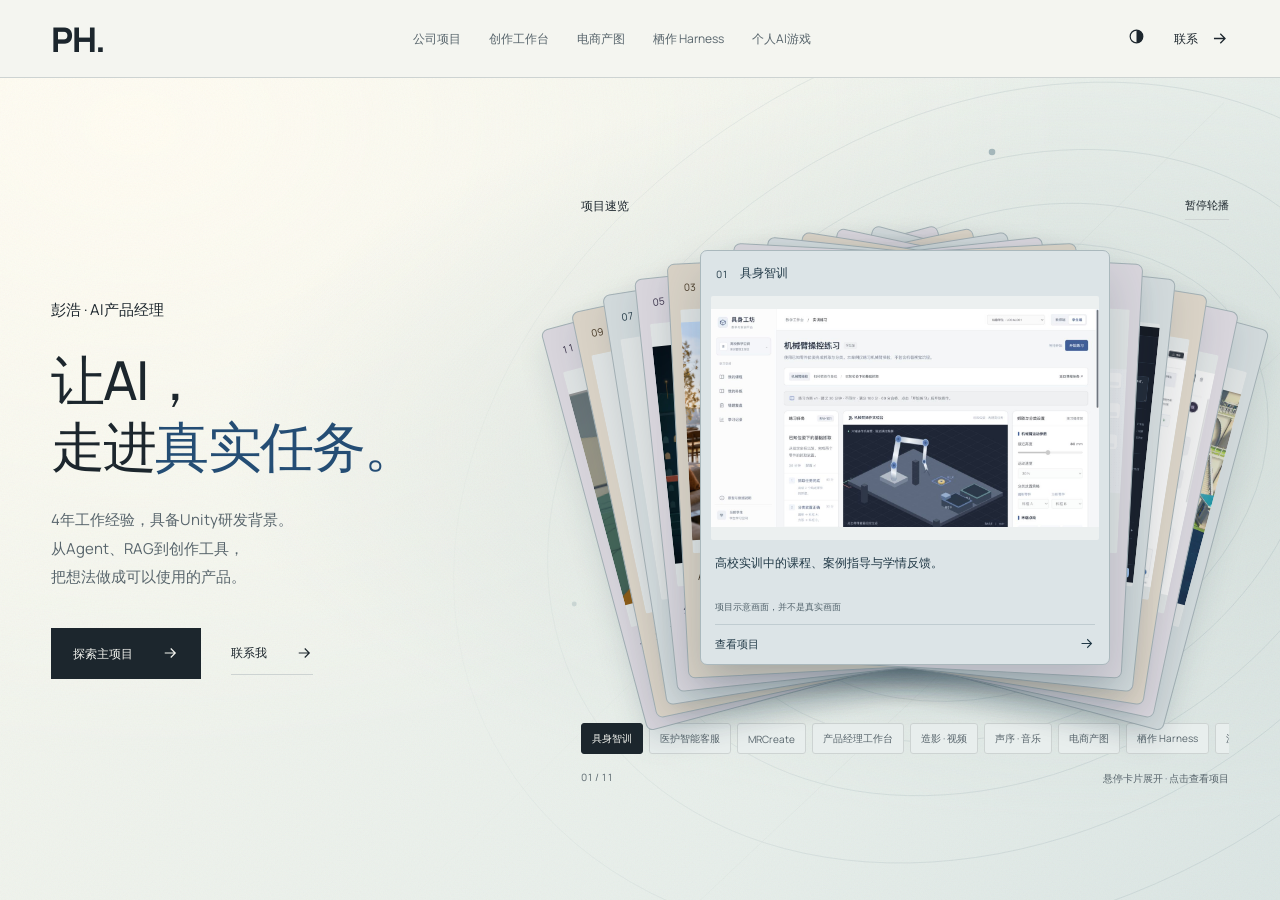
==== commit ec2081ab: "Give every portfolio module a distinct layered background" ====
--- a/index.html
+++ b/index.html
@@ -1 +1 @@
-<!doctype html><html lang="zh-CN"><head><meta charset="UTF-8"><meta name="viewport" content="width=device-width, initial-scale=1"><meta name="description" content="5个模块，11个产品与互动体验。具身智能教育、医护智能体、MR创作、Harness、桌面工作台与AI辅助游戏开发。"><meta name="theme-color" content="#f4f5f0"><title>PH. / AI Project Archive — 彭浩项目作品集</title><link rel="icon" href="assets/favicon.svg" type="image/svg+xml"><link rel="stylesheet" href="showroom.css?v=4"><script src="showroom.js?v=5" defer></script><script src="scene-navigation.js?v=2" defer></script></head><body><a class="skip" href="#main">跳转到内容</a><header class="nav"><a class="wordmark" href="#home" aria-label="彭浩首页">PH.</a><nav id="module-menu" aria-label="五个作品模块"><a href="#company-projects">公司项目</a><a href="#workbench-projects">创作工作台</a><a href="#commerce-projects">电商产图</a><a href="#harness-projects">栖作 Harness</a><a href="#game-projects">个人AI游戏</a></nav><div class="nav-end"><button id="menu-toggle" aria-expanded="false" aria-controls="module-menu">作品目录</button><button id="theme-toggle" aria-label="切换深色模式"><svg viewBox="0 0 24 24" aria-hidden="true"><circle cx="12" cy="12" r="8" fill="none" stroke="currentColor" stroke-width="1.5"/><path d="M12 4a8 8 0 0 1 0 16Z" fill="currentColor"/></svg></button><a href="#contact">联系 <svg viewBox="0 0 24 24" fill="none" aria-hidden="true"><path d="M5 12h14m-6-6 6 6-6 6" stroke="currentColor" stroke-width="1.6"/></svg></a></div></header><main id="main"><section id="home" class="hero"><div class="hero-copy"><p class="hero-identity">彭浩 · AI产品经理</p><h1>让AI，<br><span class="hero-second">走进<span>真实任务。</span></span></h1><p class="hero-description">4年工作经验，具备Unity研发背景。<br>从Agent、RAG到创作工具，<br>把想法做成可以使用的产品。</p><div class="hero-actions"><a class="solid-action" href="#education">探索主项目 <svg viewBox="0 0 24 24" fill="none" aria-hidden="true"><path d="M5 12h14m-6-6 6 6-6 6" stroke="currentColor" stroke-width="1.6"/></svg></a><a class="text-action" href="#contact">联系我 <svg viewBox="0 0 24 24" fill="none" aria-hidden="true"><path d="M5 12h14m-6-6 6 6-6 6" stroke="currentColor" stroke-width="1.6"/></svg></a></div></div><div class="hero-media quicklook"><div class="quicklook-heading"><span>项目速览</span><button id="quicklook-toggle" aria-pressed="false">暂停轮播</button></div><div class="quick-deck" id="quick-deck" aria-label="十一项目折叠卡片"><article class="quick-card is-active" data-quick-card="0" style="--card-order:0"><button class="quick-card-tab" id="quick-tab-0" aria-expanded="true" aria-controls="quick-preview-0" data-quick-select="0"><span class="quick-number">01</span><span class="quick-name">具身智训</span></button><div class="quick-preview" id="quick-preview-0" ><div class="quick-image-link"><img src="assets/education-training.png" alt="具身智训项目预览" ></div><div class="quick-copy"><p>高校实训中的课程、案例指导与学情反馈。</p><small>项目示意画面，并不是真实画面</small><a class="quick-project-link" href="#education" tabindex="0">查看项目 <svg viewBox="0 0 24 24" fill="none" aria-hidden="true"><path d="M5 12h14m-6-6 6 6-6 6" stroke="currentColor" stroke-width="1.5"/></svg></a></div></div></article><article class="quick-card " data-quick-card="1" style="--card-order:1"><button class="quick-card-tab" id="quick-tab-1" aria-expanded="false" aria-controls="quick-preview-1" data-quick-select="1"><span class="quick-number">02</span><span class="quick-name">医护智能客服</span></button><div class="quick-preview" id="quick-preview-1" inert><div class="quick-image-link"><img src="assets/healthcare-dify.png" alt="医护智能客服项目预览" loading=lazy></div><div class="quick-copy"><p>在仿真练习现场回答步骤与专业名词问题。</p><small>项目示意画面，并不是真实画面</small><a class="quick-project-link" href="#healthcare" tabindex="-1">查看项目 <svg viewBox="0 0 24 24" fill="none" aria-hidden="true"><path d="M5 12h14m-6-6 6 6-6 6" stroke="currentColor" stroke-width="1.5"/></svg></a></div></div></article><article class="quick-card " data-quick-card="2" style="--card-order:2"><button class="quick-card-tab" id="quick-tab-2" aria-expanded="false" aria-controls="quick-preview-2" data-quick-select="2"><span class="quick-number">03</span><span class="quick-name">MRCreate</span></button><div class="quick-preview" id="quick-preview-2" inert><div class="quick-image-link"><img src="assets/mrcreate-spatial-gallery-reference.png" alt="MRCreate项目预览" loading=lazy></div><div class="quick-copy"><p>AI生图与混合现实空间预览。</p><small>项目示意画面，并不是真实画面</small><a class="quick-project-link" href="#mrcreate" tabindex="-1">查看项目 <svg viewBox="0 0 24 24" fill="none" aria-hidden="true"><path d="M5 12h14m-6-6 6 6-6 6" stroke="currentColor" stroke-width="1.5"/></svg></a></div></div></article><article class="quick-card " data-quick-card="3" style="--card-order:3"><button class="quick-card-tab" id="quick-tab-3" aria-expanded="false" aria-controls="quick-preview-3" data-quick-select="3"><span class="quick-number">04</span><span class="quick-name">产品经理工作台</span></button><div class="quick-preview" id="quick-preview-3" inert><div class="quick-image-link"><img src="assets/product-workbench.png" alt="产品经理工作台项目预览" loading=lazy></div><div class="quick-copy"><p>将资料、搜索和报告串成可调整的研究流程。</p><a class="quick-project-link" href="#product-workbench" tabindex="-1">查看项目 <svg viewBox="0 0 24 24" fill="none" aria-hidden="true"><path d="M5 12h14m-6-6 6 6-6 6" stroke="currentColor" stroke-width="1.5"/></svg></a></div></div></article><article class="quick-card " data-quick-card="4" style="--card-order:4"><button class="quick-card-tab" id="quick-tab-4" aria-expanded="false" aria-controls="quick-preview-4" data-quick-select="4"><span class="quick-number">05</span><span class="quick-name">造影 · 视频</span></button><div class="quick-preview" id="quick-preview-4" inert><div class="quick-image-link"><img src="assets/robot-courier-cover.jpg" alt="造影 · 视频项目预览" loading=lazy></div><div class="quick-copy"><p>生成之后，还能继续修改镜头和时间线。</p><a class="quick-project-link" href="#video-workbench" tabindex="-1">查看项目 <svg viewBox="0 0 24 24" fill="none" aria-hidden="true"><path d="M5 12h14m-6-6 6 6-6 6" stroke="currentColor" stroke-width="1.5"/></svg></a></div></div></article><article class="quick-card " data-quick-card="5" style="--card-order:5"><button class="quick-card-tab" id="quick-tab-5" aria-expanded="false" aria-controls="quick-preview-5" data-quick-select="5"><span class="quick-number">06</span><span class="quick-name">声序 · 音乐</span></button><div class="quick-preview" id="quick-preview-5" inert><div class="quick-image-link"><img src="assets/music-workspace.jpg" alt="声序 · 音乐项目预览" loading=lazy></div><div class="quick-copy"><p>用可编辑乐谱承接AI编曲，保留局部控制。</p><a class="quick-project-link" href="#music-workbench" tabindex="-1">查看项目 <svg viewBox="0 0 24 24" fill="none" aria-hidden="true"><path d="M5 12h14m-6-6 6 6-6 6" stroke="currentColor" stroke-width="1.5"/></svg></a></div></div></article><article class="quick-card " data-quick-card="6" style="--card-order:6"><button class="quick-card-tab" id="quick-tab-6" aria-expanded="false" aria-controls="quick-preview-6" data-quick-select="6"><span class="quick-number">07</span><span class="quick-name">电商产图</span></button><div class="quick-preview" id="quick-preview-6" inert><div class="quick-image-link"><img src="assets/commerce-result.png" alt="电商产图项目预览" loading=lazy></div><div class="quick-copy"><p>原图抠出商品，再为商品生成新场景。</p><a class="quick-project-link" href="#commerce" tabindex="-1">查看项目 <svg viewBox="0 0 24 24" fill="none" aria-hidden="true"><path d="M5 12h14m-6-6 6 6-6 6" stroke="currentColor" stroke-width="1.5"/></svg></a></div></div></article><article class="quick-card " data-quick-card="7" style="--card-order:7"><button class="quick-card-tab" id="quick-tab-7" aria-expanded="false" aria-controls="quick-preview-7" data-quick-select="7"><span class="quick-number">08</span><span class="quick-name">栖作 Harness</span></button><div class="quick-preview" id="quick-preview-7" inert><div class="quick-image-link"><img src="assets/harness-workbench.png" alt="栖作 Harness项目预览" loading=lazy></div><div class="quick-copy"><p>让角色、记忆和文件交接围绕实际交付协作。</p><a class="quick-project-link" href="#harness" tabindex="-1">查看项目 <svg viewBox="0 0 24 24" fill="none" aria-hidden="true"><path d="M5 12h14m-6-6 6 6-6 6" stroke="currentColor" stroke-width="1.5"/></svg></a></div></div></article><article class="quick-card " data-quick-card="8" style="--card-order:8"><button class="quick-card-tab" id="quick-tab-8" aria-expanded="false" aria-controls="quick-preview-8" data-quick-select="8"><span class="quick-number">09</span><span class="quick-name">漫游星空</span></button><div class="quick-preview" id="quick-preview-8" inert><div class="quick-image-link"><img src="assets/starry-cover.jpg" alt="漫游星空项目预览" loading=lazy></div><div class="quick-copy"><p>走进三维笔触组成的名画世界。</p><a class="quick-project-link" href="#starry" tabindex="-1">查看项目 <svg viewBox="0 0 24 24" fill="none" aria-hidden="true"><path d="M5 12h14m-6-6 6 6-6 6" stroke="currentColor" stroke-width="1.5"/></svg></a></div></div></article><article class="quick-card " data-quick-card="9" style="--card-order:9"><button class="quick-card-tab" id="quick-tab-9" aria-expanded="false" aria-controls="quick-preview-9" data-quick-select="9"><span class="quick-number">10</span><span class="quick-name">云上列车</span></button><div class="quick-preview" id="quick-preview-9" inert><div class="quick-image-link"><img src="assets/cloud-cover.jpg" alt="云上列车项目预览" loading=lazy></div><div class="quick-copy"><p>云端旅行、自由观景与下车探索。</p><a class="quick-project-link" href="#cloud" tabindex="-1">查看项目 <svg viewBox="0 0 24 24" fill="none" aria-hidden="true"><path d="M5 12h14m-6-6 6 6-6 6" stroke="currentColor" stroke-width="1.5"/></svg></a></div></div></article><article class="quick-card " data-quick-card="10" style="--card-order:10"><button class="quick-card-tab" id="quick-tab-10" aria-expanded="false" aria-controls="quick-preview-10" data-quick-select="10"><span class="quick-number">11</span><span class="quick-name">老板来了</span></button><div class="quick-preview" id="quick-preview-10" inert><div class="quick-image-link"><img src="assets/boss-cover.png" alt="老板来了项目预览" loading=lazy></div><div class="quick-copy"><p>75秒内，用单键切屏做风险收益判断。</p><a class="quick-project-link" href="#boss" tabindex="-1">查看项目 <svg viewBox="0 0 24 24" fill="none" aria-hidden="true"><path d="M5 12h14m-6-6 6 6-6 6" stroke="currentColor" stroke-width="1.5"/></svg></a></div></div></article></div><div class="quick-selectors" role="group" aria-label="选择速览项目"><button data-quick-select="0" aria-pressed="true">具身智训</button><button data-quick-select="1" aria-pressed="false">医护智能客服</button><button data-quick-select="2" aria-pressed="false">MRCreate</button><button data-quick-select="3" aria-pressed="false">产品经理工作台</button><button data-quick-select="4" aria-pressed="false">造影 · 视频</button><button data-quick-select="5" aria-pressed="false">声序 · 音乐</button><button data-quick-select="6" aria-pressed="false">电商产图</button><button data-quick-select="7" aria-pressed="false">栖作 Harness</button><button data-quick-select="8" aria-pressed="false">漫游星空</button><button data-quick-select="9" aria-pressed="false">云上列车</button><button data-quick-select="10" aria-pressed="false">老板来了</button></div><div class="quicklook-footer"><span id="quicklook-position">01 / 11</span><p>悬停卡片展开 · 点击查看项目</p></div></div></section><div id="projects" class="collection-overview"><span>作品集</span><p>5个方向，11个产品与互动体验。</p><nav><a href="#company-projects">公司项目</a><a href="#workbench-projects">创作工作台</a><a href="#commerce-projects">电商产图</a><a href="#harness-projects">栖作 Harness</a><a href="#game-projects">个人AI游戏</a></nav></div><section class="project-chapter theme-company" id="company-projects" aria-labelledby="company-projects-title"><div class="chapter-banner"><p>公司项目</p><h2>在真实业务里，建立AI产品能力。</h2><span class="chapter-rule"></span></div><div class="chapter-body"><aside class="chapter-intro"><span class="collection-position">01 / 05</span><h2 id="company-projects-title">公司项目</h2><p>高校教学、医护答疑与MR创作。</p><nav aria-label="公司项目项目目录"><a href="#education">具身智训<svg viewBox="0 0 24 24" fill="none" aria-hidden="true"><path d="M5 12h14m-6-6 6 6-6 6" stroke="currentColor" stroke-width="1.6"/></svg></a><a href="#healthcare">医护智能客服<svg viewBox="0 0 24 24" fill="none" aria-hidden="true"><path d="M5 12h14m-6-6 6 6-6 6" stroke="currentColor" stroke-width="1.6"/></svg></a><a href="#mrcreate">MRCreate<svg viewBox="0 0 24 24" fill="none" aria-hidden="true"><path d="M5 12h14m-6-6 6 6-6 6" stroke="currentColor" stroke-width="1.6"/></svg></a></nav></aside><div class="chapter-projects"><article class="project flagship" id="education"><div class="project-heading"><div><p class="project-meta">主项目 · AI产品经理 · 2025.09—2026.09</p><h3>具身智训</h3><p class="project-promise">让高校实训，从“跟着做”走向“理解后会做”。</p></div></div><div class="prototype-preview" id="prototype-preview"><p class="company-visual-note">项目示意画面，并不是真实画面</p><div class="stage-tabs prototype-toolbar"><span>具身智训 · 可交互原型</span><button id="expand-prototype" type="button" aria-expanded="false">放大体验</button><a href="demos/robotlab/" target="_blank" rel="noopener">独立窗口</a></div><div class="prototype-mount" id="prototype-inline"><div class="prototype-stage" id="prototype-stage"><iframe id="education-prototype" src="demos/robotlab/" title="具身智训教学平台可交互原型" loading="lazy" allowfullscreen></iframe></div></div><p class="stage-caption">建议体验：教师看板 → 切换学生 → 课程练习 → 操作与助教反馈。使用本地与合成演示数据。</p></div><div class="project-context" data-intro="education"><div class="context-item"><h4>项目背景</h4><p>传统教育平台课程更新缓慢、系统老旧，难以跟上具身智能领域的知识迭代；高校新开相关课程后，还需要把机器视觉、机械臂操控的原理教学与实操练习组织在同一平台中。因此从0到1规划具身智能Agent教学平台。</p></div><div class="context-item"><h4>目标用户</h4><p>高校具身智能、机器人工程等相关课程的教师与学生。教师需要发布课程、管理班级、维护案例并查看学情；学生需要完成课程练习、对低分内容补练，并查看错题与学习记录。</p></div><div class="context-item"><h4>解决的问题</h4><p>教师侧解决课程与案例难更新、学生进展难集中掌握的问题；学生侧解决独立练习时缺少过程指导、完成操作后不清楚薄弱点的问题。平台将课程、案例指导、操作评分、学习分析与补练衔接起来，支持教学内容持续扩展。</p></div></div><div class="project-actions"><button class="text-action" data-case="0">我的判断与项目过程 <svg viewBox="0 0 24 24" fill="none" aria-hidden="true"><path d="M5 12h14m-6-6 6 6-6 6" stroke="currentColor" stroke-width="1.6"/></svg></button></div></article><article class="project " id="healthcare"><div class="project-heading"><div><p class="project-meta">AI产品经理 · 2024.08—2026.09</p><h3>医护智能客服</h3><p class="project-promise">把答疑放进练习现场，让操作疑问有据可查。</p></div></div><p class="company-visual-note">项目示意画面，并不是真实画面</p><div class="health-stage"><div class="question-scene"><span>练习中的一个问题</span><blockquote>“下一步该做什么？”</blockquote><p>把学生的口语化提问，连接到当前操作与相关知识。</p><small>问答场景示意，非实时模型回答</small></div><div class="workflow-evidence"><button class="image-expand" data-image="assets/healthcare-dify.png" aria-label="放大医护智能体Dify流程示意"><img src="assets/healthcare-dify.png" alt="医护智能体Dify流程示意" loading="lazy"></button><p>意图识别 → 问题改写 → 混合检索 → 专业回复</p></div></div><div class="project-context" data-intro="healthcare"><div class="context-item"><h4>项目背景</h4><p>公司已有压疮、灌肠、新生儿、心肺等医护仿真教学案例，学生能够模拟操作并获得评分，但练习中遇到不会的步骤或不懂的专业名词，仍需要额外求助。项目是在这些存量仿真软件中增加AI答疑与流程指引。</p></div><div class="context-item"><h4>目标用户</h4><p>在高校医护仿真软件中进行练习的医学专业学生。典型提问包括“这一步怎么做”“这个专业名词是什么意思”“按当前流程下一步该做什么”。</p></div><div class="context-item"><h4>解决的问题</h4><p>让学生在练习界面内获得与当前案例相关的解释和操作建议，减少查资料或等待答疑造成的中断；对命中特定流程的提问，衔接仿真软件内的操作指引。回答需要依据业务知识，避免脱离案例泛泛作答。</p></div></div><div class="project-actions"><button class="text-action" data-case="1">我的判断与项目过程 <svg viewBox="0 0 24 24" fill="none" aria-hidden="true"><path d="M5 12h14m-6-6 6 6-6 6" stroke="currentColor" stroke-width="1.6"/></svg></button></div></article><article class="project " id="mrcreate"><div class="project-heading"><div><p class="project-meta">AI产品经理 · 2023.05—2024.06</p><h3>MRCreate</h3><p class="project-promise">将AI生成的画面，带进可以漫游的混合现实空间。</p></div></div><p class="company-visual-note">项目示意画面，并不是真实画面</p><figure class="scene-cover"><button class="image-expand" data-image="assets/mrcreate-spatial-gallery-reference.png" aria-label="放大MR空间漫游与AI图像预览场景概念图"><img src="assets/mrcreate-spatial-gallery-reference.png" alt="MR空间漫游与AI图像预览场景概念图" loading="lazy"></button><figcaption>MR空间漫游与AI图像预览 · AI生成场景概念图，非产品实拍</figcaption></figure><div class="project-context" data-intro="mrcreate"><div class="context-item"><h4>项目背景</h4><p>MR创作平台已有场景跳转、特效、渲染风格和动画组件，但用户创作空间内容仍受现有素材限制。随着AI生图能力与MR体验结合，公司希望补齐图像创作入口，并验证生成质量、等待时间和运行成本是否满足日常使用。</p></div><div class="context-item"><h4>目标用户</h4><p>MR/VR爱好者与轻量空间内容创作者。他们希望按自己的想法获得不同风格的图像，并在MR空间中查看效果，而不必先掌握专业绘画或复杂的生成工作流。</p></div><div class="context-item"><h4>解决的问题</h4><p>降低从创意到空间素材的制作门槛：在平台内选择风格、发起生图、查看生成状态并预览结果，同时支持高清放大。方案在1024尺寸下约15秒生成一张、单张成本约0.015元，兼顾创作等待与日常运行成本。</p></div></div><div class="project-actions"><button class="text-action" data-case="2">我的判断与项目过程 <svg viewBox="0 0 24 24" fill="none" aria-hidden="true"><path d="M5 12h14m-6-6 6 6-6 6" stroke="currentColor" stroke-width="1.6"/></svg></button></div></article></div></div></section><section class="project-chapter theme-workbenches" id="workbench-projects" aria-labelledby="workbench-projects-title"><div class="chapter-banner"><p>创作工作台</p><h2>让生成，继续成为创作。</h2><span class="chapter-rule"></span></div><div class="chapter-body"><aside class="chapter-intro"><span class="collection-position">02 / 05</span><h2 id="workbench-projects-title">创作工作台</h2><p>产品研究、视频与音乐，三个可编辑的工作台。</p><nav aria-label="创作工作台项目目录"><a href="#product-workbench">产品经理工作台<svg viewBox="0 0 24 24" fill="none" aria-hidden="true"><path d="M5 12h14m-6-6 6 6-6 6" stroke="currentColor" stroke-width="1.6"/></svg></a><a href="#video-workbench">造影 · 视频<svg viewBox="0 0 24 24" fill="none" aria-hidden="true"><path d="M5 12h14m-6-6 6 6-6 6" stroke="currentColor" stroke-width="1.6"/></svg></a><a href="#music-workbench">声序 · 音乐<svg viewBox="0 0 24 24" fill="none" aria-hidden="true"><path d="M5 12h14m-6-6 6 6-6 6" stroke="currentColor" stroke-width="1.6"/></svg></a></nav></aside><div class="chapter-projects"><article class="project " id="product-workbench"><div class="project-heading"><div><p class="project-meta">个人项目 · AI产品经理</p><h3>产品经理工作台</h3><p class="project-promise">把零散的研究对话，组织成可复用的工作流程。</p></div></div><div class="product-stage" data-stage><div class="stage-tabs" role="tablist" aria-label="product展示内容"><button role="tab" id="product-tab-0" aria-controls="product-panel-0" aria-selected="true" tabindex="0" data-panel="product-panel-0">节点工作台</button></div><div class="stage-screen"><div class="stage-panel" role="tabpanel" id="product-panel-0" aria-labelledby="product-tab-0" ><button class="image-expand" data-image="assets/product-workbench.png" aria-label="放大产品经理工作台节点研究界面"><img src="assets/product-workbench.png" alt="产品经理工作台节点研究界面" loading="lazy"></button></div></div><p class=stage-caption>实际原型界面 · 30个独立节点与启动模板</p></div><div class="project-context" data-intro="product-workbench"><div class="context-item"><h4>项目背景</h4><p>在个人产品研究实践中，资料输入、联网搜索、市场与用户分析、报告整理需要跨多个工具进行。通用AI对话虽然能输出内容，但中间过程难以分步调整，资料与结果也需要人工反复搬运，因此开发可视化产品研究工作台。</p></div><div class="context-item"><h4>目标用户</h4><p>需要做市场调研、用户分析、竞品研究和报告整理的产品经理，以及承担产品研究任务的独立开发者。使用者需要掌握研究过程，并能修改某一步后继续推进。</p></div><div class="context-item"><h4>解决的问题</h4><p>将资料、搜索、分析和报告产出拆成可连接的节点，支持节点独立配置、对话和文档编辑。某个环节需要补充资料或调整结论时，可以局部修改，而不必从一条长对话中重新整理整份报告；已提供30个独立节点与启动模板。</p></div></div> <div class="project-actions"><button class="text-action" data-case="3">我的判断与项目过程 <svg viewBox="0 0 24 24" fill="none" aria-hidden="true"><path d="M5 12h14m-6-6 6 6-6 6" stroke="currentColor" stroke-width="1.6"/></svg></button></div></article><article class="project " id="video-workbench"><div class="project-heading"><div><p class="project-meta">个人项目 · AI产品经理</p><h3>造影 · 视频工作台</h3><p class="project-promise">从一句创意，到还能继续修改的视频。</p></div></div><div class="product-stage" data-stage><div class="stage-tabs" role="tablist" aria-label="video展示内容"><button role="tab" id="video-tab-0" aria-controls="video-panel-0" aria-selected="true" tabindex="0" data-panel="video-panel-0">小机器人</button><button role="tab" id="video-tab-1" aria-controls="video-panel-1" aria-selected="false" tabindex="-1" data-panel="video-panel-1">纸花苏醒</button><button role="tab" id="video-tab-2" aria-controls="video-panel-2" aria-selected="false" tabindex="-1" data-panel="video-panel-2">工作台界面</button></div><div class="stage-screen"><div class="stage-panel" role="tabpanel" id="video-panel-0" aria-labelledby="video-tab-0" ><video controls playsinline preload="none" poster="assets/robot-courier-cover.jpg" aria-label="小机器人30秒动画样片"><source src="assets/robot-courier-demo.mp4" type="video/mp4"></video></div><div class="stage-panel" role="tabpanel" id="video-panel-1" aria-labelledby="video-tab-1" hidden><video controls playsinline preload="none" poster="assets/video-workbench.png" aria-label="纸花苏醒动画样片"><source src="assets/video-demo.mp4" type="video/mp4"></video></div><div class="stage-panel" role="tabpanel" id="video-panel-2" aria-labelledby="video-tab-2" hidden><button class="image-expand" data-image="assets/video-workbench.png" aria-label="放大造影视频工作台实际界面"><img src="assets/video-workbench.png" alt="造影视频工作台实际界面" loading="lazy"></button></div></div><p class=stage-caption>工作台实际产物 · 视频包含音轨，点击播放开启声音</p></div><div class="project-context" data-intro="video-workbench"><div class="context-item"><h4>项目背景</h4><p>个人制作产品演示与动态图形时，通用AI生成的代码或视频仍需要人工衔接预览、修改与导出。尤其是局部镜头不符合要求时，缺少能保留其他内容、继续编辑的工作环境，因此开发视频创作工作台。</p></div><div class="context-item"><h4>目标用户</h4><p>需要制作产品演示、讲解动画和短片的独立创作者，以及希望借助AI完成视频制作的产品人员。重点场景是从一个创意出发，反复检查镜头和节奏，交付可播放的成片。</p></div><div class="context-item"><h4>解决的问题</h4><p>把制作任务书确认、动画生成、真实帧预览、时间线编辑与成片导出连接起来。用户可以限定选段让AI修改，并继续调整工程，而不是每次重新生成整条视频；支持1080p / 30fps导出，页面展示纸花与小机器人两段实际产物。</p></div></div> <div class="project-actions"><button class="text-action" data-case="3">我的判断与项目过程 <svg viewBox="0 0 24 24" fill="none" aria-hidden="true"><path d="M5 12h14m-6-6 6 6-6 6" stroke="currentColor" stroke-width="1.6"/></svg></button></div></article><article class="project " id="music-workbench"><div class="project-heading"><div><p class="project-meta">个人项目 · AI产品经理</p><h3>声序 · 音乐工作台</h3><p class="project-promise">让AI写出的旋律，成为可以调整的每一个音符。</p></div></div><div class="product-stage" data-stage><div class="stage-tabs" role="tablist" aria-label="music展示内容"><button role="tab" id="music-tab-0" aria-controls="music-panel-0" aria-selected="true" tabindex="0" data-panel="music-panel-0">编曲工作台</button><button role="tab" id="music-tab-1" aria-controls="music-panel-1" aria-selected="false" tabindex="-1" data-panel="music-panel-1">音符编辑</button></div><div class="stage-screen"><div class="stage-panel" role="tabpanel" id="music-panel-0" aria-labelledby="music-tab-0" ><button class="image-expand" data-image="assets/music-workspace.jpg" aria-label="放大声序多轨音乐编曲工作台"><img src="assets/music-workspace.jpg" alt="声序多轨音乐编曲工作台" loading="lazy"></button></div><div class="stage-panel" role="tabpanel" id="music-panel-1" aria-labelledby="music-tab-1" hidden><button class="image-expand" data-image="assets/music-editor.jpg" aria-label="放大声序音乐编辑界面"><img src="assets/music-editor.jpg" alt="声序音乐编辑界面" loading="lazy"></button></div></div></div><div class="listening-room"><div class="listening-heading"><span>试听工作台的实际作品</span><strong id="music-title">绿野之风</strong><p id="music-description">72 BPM · 16小节 · 10个声部</p></div><div class="listening-player"><div class="music-choices" role="group" aria-label="选择试听曲目"><button class="active" aria-pressed="true" data-track="green">绿野之风</button><button aria-pressed="false" data-track="starlight">下一秒的微光</button></div><audio id="music-player" controls preload="none" src="assets/green-field-wind.mp3" aria-label="绿野之风音乐试听"></audio></div></div><div class="project-context" data-intro="music-workbench"><div class="context-item"><h4>项目背景</h4><p>直接让AI生成音频，通常难以精确修改某个声部、某段旋律或某种乐器；一次调整可能影响整首作品。个人配乐实践需要保留已经满意的部分，并继续编辑，因此开发基于结构化乐谱的音乐工作台。</p></div><div class="context-item"><h4>目标用户</h4><p>需要创作配乐、音乐草稿或多轨作品的个人创作者。使用者既希望AI帮助编曲，也需要直接调整音符、鼓点、乐器和音轨参数，而不是只接收一段最终音频。</p></div><div class="context-item"><h4>解决的问题</h4><p>将AI创作结果转成可编辑的乐谱与音轨，经校验后使用真实采样演奏；局部修改可限定在指定轨道与节拍范围，保留范围外内容。工作台支持71种乐器、最多32条音轨，并可导出WAV和MIDI；提供《绿野之风》等实际作品试听。</p></div></div> <div class="project-actions"><button class="text-action" data-case="3">我的判断与项目过程 <svg viewBox="0 0 24 24" fill="none" aria-hidden="true"><path d="M5 12h14m-6-6 6 6-6 6" stroke="currentColor" stroke-width="1.6"/></svg></button></div></article></div></div></section><section class="project-chapter theme-commerce" id="commerce-projects" aria-labelledby="commerce-projects-title"><div class="chapter-banner"><p>电商产图</p><h2>给商品一个新场景。</h2><span class="chapter-rule"></span></div><div class="chapter-body"><aside class="chapter-intro"><span class="collection-position">03 / 05</span><h2 id="commerce-projects-title">电商产图</h2><p>为中小商家探索更及时的素材生产方式。</p><nav aria-label="电商产图项目目录"><a href="#commerce">电商产图助手<svg viewBox="0 0 24 24" fill="none" aria-hidden="true"><path d="M5 12h14m-6-6 6 6-6 6" stroke="currentColor" stroke-width="1.6"/></svg></a></nav></aside><div class="chapter-projects"><article class="project " id="commerce"><div class="project-heading"><div><p class="project-meta">个人项目 · AI产品经理</p><h3>电商产图</h3><p class="project-promise">商品保真，场景出新。</p></div></div><div class="product-stage" data-stage><div class="stage-tabs" role="tablist" aria-label="commerce展示内容"><button role="tab" id="commerce-tab-0" aria-controls="commerce-panel-0" aria-selected="true" tabindex="0" data-panel="commerce-panel-0">使用页面</button><button role="tab" id="commerce-tab-1" aria-controls="commerce-panel-1" aria-selected="false" tabindex="-1" data-panel="commerce-panel-1">Agent配置</button><button role="tab" id="commerce-tab-2" aria-controls="commerce-panel-2" aria-selected="false" tabindex="-1" data-panel="commerce-panel-2">成图示例</button></div><div class="stage-screen"><div class="stage-panel" role="tabpanel" id="commerce-panel-0" aria-labelledby="commerce-tab-0" ><button class="image-expand" data-image="assets/commerce-studio.png" aria-label="放大商品图工作室使用页面"><img src="assets/commerce-studio.png" alt="商品图工作室使用页面" loading="lazy"></button></div><div class="stage-panel" role="tabpanel" id="commerce-panel-1" aria-labelledby="commerce-tab-1" hidden><button class="image-expand" data-image="assets/commerce-config.png" aria-label="放大商品图助手Agent配置页面"><img src="assets/commerce-config.png" alt="商品图助手Agent配置页面" loading="lazy"></button></div><div class="stage-panel" role="tabpanel" id="commerce-panel-2" aria-labelledby="commerce-tab-2" hidden><button class="image-expand" data-image="assets/commerce-result.png" aria-label="放大根据商品参考图生成的耳机场景图"><img src="assets/commerce-result.png" alt="根据商品参考图生成的耳机场景图" loading="lazy"></button></div></div><p class=stage-caption>实际界面与生成产物 · 点击图片可放大查看</p></div><div class="project-context" data-intro="commerce"><div class="context-item"><h4>项目背景</h4><p>电商宣传图依赖人工设计与拍摄，产出规模受人力和制作周期限制，部分商家难以及时更新新品宣传及已有商品素材。同时，直接用AI重画商品容易改变外观，难以满足商品展示的真实性要求，因此开发商品场景图助手。</p></div><div class="context-item"><h4>目标用户</h4><p>需要持续更新商品宣传素材的中小电商商家与运营人员。用户能提供商品原图和宣传想法，但不一定具备完整的拍摄方案、设计经验或提示词编写能力。</p></div><div class="context-item"><h4>解决的问题</h4><p>通过对话补齐场景、数量与画幅等需求，再交付可预览、可下载的场景图；先从原图抠出商品主体，再用于场景生成，重点保留轮廓、配色、标识和纹理。支持5种画幅及失败任务补图，减少重复制作和商品外观偏差。</p></div></div><div class="project-actions"><button class="text-action" data-case="4">我的判断与项目过程 <svg viewBox="0 0 24 24" fill="none" aria-hidden="true"><path d="M5 12h14m-6-6 6 6-6 6" stroke="currentColor" stroke-width="1.6"/></svg></button><a class="text-action" href="https://github.com/Hao2048/ecommerce-assistant" target="_blank" rel="noopener noreferrer" aria-label="在GitHub查看电商产图源码">GitHub源码 <svg viewBox="0 0 24 24" fill="none" aria-hidden="true"><path d="M5 12h14m-6-6 6 6-6 6" stroke="currentColor" stroke-width="1.6"/></svg></a></div></article></div></div></section><section class="project-chapter theme-harness" id="harness-projects" aria-labelledby="harness-projects-title"><div class="chapter-banner"><p>栖作 Harness</p><h2>从对话，走向共同交付。</h2><span class="chapter-rule"></span></div><div class="chapter-body"><aside class="chapter-intro"><span class="collection-position">04 / 05</span><h2 id="harness-projects-title">栖作 Harness</h2><p>个人桌面的角色、记忆、协作与验收。</p><nav aria-label="栖作 Harness项目目录"><a href="#harness">多角色工作环境<svg viewBox="0 0 24 24" fill="none" aria-hidden="true"><path d="M5 12h14m-6-6 6 6-6 6" stroke="currentColor" stroke-width="1.6"/></svg></a></nav></aside><div class="chapter-projects"><article class="project " id="harness"><div class="project-heading"><div><p class="project-meta">个人项目 · AI产品经理</p><h3>栖作 Harness</h3><p class="project-promise">让多个AI角色，围绕同一份交付协作。</p></div></div><div class="product-stage" data-stage><div class="stage-tabs" role="tablist" aria-label="harness展示内容"><button role="tab" id="harness-tab-0" aria-controls="harness-panel-0" aria-selected="true" tabindex="0" data-panel="harness-panel-0">协作工作台</button><button role="tab" id="harness-tab-1" aria-controls="harness-panel-1" aria-selected="false" tabindex="-1" data-panel="harness-panel-1">角色配置</button><button role="tab" id="harness-tab-2" aria-controls="harness-panel-2" aria-selected="false" tabindex="-1" data-panel="harness-panel-2">长期记忆</button></div><div class="stage-screen"><div class="stage-panel" role="tabpanel" id="harness-panel-0" aria-labelledby="harness-tab-0" ><button class="image-expand" data-image="assets/harness-workbench.png" aria-label="放大栖作多角色协作工作台"><img src="assets/harness-workbench.png" alt="栖作多角色协作工作台" loading="lazy"></button></div><div class="stage-panel" role="tabpanel" id="harness-panel-1" aria-labelledby="harness-tab-1" hidden><button class="image-expand" data-image="assets/harness-roles.png" aria-label="放大栖作角色职责配置"><img src="assets/harness-roles.png" alt="栖作角色职责配置" loading="lazy"></button></div><div class="stage-panel" role="tabpanel" id="harness-panel-2" aria-labelledby="harness-tab-2" hidden><button class="image-expand" data-image="assets/harness-memory.png" aria-label="放大栖作长期记忆管理"><img src="assets/harness-memory.png" alt="栖作长期记忆管理" loading="lazy"></button></div></div><p class=stage-caption>macOS开发预览版 · 预置演示资料库</p></div><div class="project-context" data-intro="harness"><div class="context-item"><h4>项目背景</h4><p>个人用AI处理复杂任务时，需要反复配置角色、补充背景，并人工把一个角色的结果交给另一个角色。多Agent同时输出并不等于能共同交付，因此开发栖作，将角色、记忆、协作和审阅组织成可持续使用的桌面工作环境。</p></div><div class="context-item"><h4>目标用户</h4><p>希望使用AI完成研究、策划或开发等复杂任务的个人用户。一次任务可能需要多个专业角色，但用户仍需控制职责、工具权限、执行过程和最终成果。</p></div><div class="context-item"><h4>解决的问题</h4><p>将角色职责、模型与工具配置沉淀为可复用工作配置；角色独立维护上下文，按任务依赖交接实际文件，并提供长期记忆、操作审批、变更审阅和中断恢复。让用户能检查和应用成果，而不只得到多段并列回复；预览版支持最多8个专业角色协作。</p></div></div><div class="project-actions"><button class="text-action" data-case="5">我的判断与项目过程 <svg viewBox="0 0 24 24" fill="none" aria-hidden="true"><path d="M5 12h14m-6-6 6 6-6 6" stroke="currentColor" stroke-width="1.6"/></svg></button><a class="text-action" href="https://github.com/Hao2048/qizuo" target="_blank" rel="noopener noreferrer" aria-label="在GitHub查看栖作 Harness源码">GitHub源码 <svg viewBox="0 0 24 24" fill="none" aria-hidden="true"><path d="M5 12h14m-6-6 6 6-6 6" stroke="currentColor" stroke-width="1.6"/></svg></a></div></article></div></div></section><section class="project-chapter theme-games" id="game-projects" aria-labelledby="game-projects-title"><div class="chapter-banner"><p>个人AI游戏</p><h2>把想象，做成可以进入的世界。</h2><span class="chapter-rule"></span></div><div class="chapter-body"><aside class="chapter-intro"><span class="collection-position">05 / 05</span><h2 id="game-projects-title">个人AI游戏</h2><p>三种轻量体验，验证AI辅助独立开发。</p><nav aria-label="个人AI游戏项目目录"><a href="#starry">漫游星空<svg viewBox="0 0 24 24" fill="none" aria-hidden="true"><path d="M5 12h14m-6-6 6 6-6 6" stroke="currentColor" stroke-width="1.6"/></svg></a><a href="#cloud">云上列车<svg viewBox="0 0 24 24" fill="none" aria-hidden="true"><path d="M5 12h14m-6-6 6 6-6 6" stroke="currentColor" stroke-width="1.6"/></svg></a><a href="#boss">老板来了<svg viewBox="0 0 24 24" fill="none" aria-hidden="true"><path d="M5 12h14m-6-6 6 6-6 6" stroke="currentColor" stroke-width="1.6"/></svg></a></nav></aside><div class="chapter-projects"><article class="project game-project" id="starry"><div class="project-heading"><div><p class="project-meta">艺术漫游 · 自由探索与自动运镜</p><h3>漫游星空</h3><p class="project-promise">走进笔触之间。</p></div></div><div class="game-stage"><video controls playsinline preload="none" poster="assets/starry-cover.jpg" aria-label="漫游星空实机演示"><source src="assets/starry-demo.mp4" type="video/mp4"></video></div><div class="project-context" data-intro="starry"><div class="context-item"><h4>项目背景</h4><p>个人AI游戏系列希望验证：在缺少完整美术、编程与声音团队的条件下，能否由产品体验目标驱动，借助AI完成可玩作品。《漫游星空》选择艺术探索场景，把静态名画转为可进入的三维笔触空间。</p></div><div class="context-item"><h4>目标用户</h4><p>喜欢艺术、空间探索与慢节奏观景的玩家。用户希望自由观看画面细节，也能以较低的操作负担欣赏整个场景，而不需要完成复杂任务或战斗。</p></div><div class="context-item"><h4>解决的问题</h4><p>把“观看一幅画”扩展为“进入画中漫游”：用户可以自由探索三维笔触构成的场景，也可以跟随自动运镜欣赏。项目交付可运行的Unity互动原型与实机演示，验证艺术意象如何转化为实际空间体验。</p></div></div><div class="project-actions"><button class="text-action" data-case="6">我的判断与项目过程 <svg viewBox="0 0 24 24" fill="none" aria-hidden="true"><path d="M5 12h14m-6-6 6 6-6 6" stroke="currentColor" stroke-width="1.6"/></svg></button><a class="text-action" href="https://github.com/Hao2048/starry-night-roaming" target="_blank" rel="noopener">项目源码 <svg viewBox="0 0 24 24" fill="none" aria-hidden="true"><path d="M5 12h14m-6-6 6 6-6 6" stroke="currentColor" stroke-width="1.6"/></svg></a></div></article><article class="project game-project" id="cloud"><div class="project-heading"><div><p class="project-meta">放松观景 · 列车旅行与下车探索</p><h3>云上列车</h3><p class="project-promise">把一段休息，交给云端旅程。</p></div></div><div class="game-stage"><video controls playsinline preload="none" poster="assets/cloud-cover.jpg" aria-label="云上列车实机演示"><source src="assets/cloud-demo.mp4" type="video/mp4"></video></div><div class="project-context" data-intro="cloud"><div class="context-item"><h4>项目背景</h4><p>个人AI游戏系列围绕短时娱乐、放松观景与艺术探索开展创作。《云上列车》选择工作间隙的放松场景，用持续前进的云端旅程承载观景与探索，并验证个人借助AI完成场景、交互与声音制作的可行性。</p></div><div class="context-item"><h4>目标用户</h4><p>希望在短暂休息中放松、喜欢旅行观景和自由探索的玩家。使用者更关注旅程氛围与发现感，不希望投入大量学习成本或承担紧张的操作任务。</p></div><div class="context-item"><h4>解决的问题</h4><p>以列车旅程串联云海、城堡和沿途场景，支持自由观景与下车探索，让玩家选择欣赏或探索的节奏。项目将观景与探索模式做成可运行原型，并提供实机视频与macOS试玩包。</p></div></div><div class="project-actions"><button class="text-action" data-case="6">我的判断与项目过程 <svg viewBox="0 0 24 24" fill="none" aria-hidden="true"><path d="M5 12h14m-6-6 6 6-6 6" stroke="currentColor" stroke-width="1.6"/></svg></button><a class="text-action" href="https://github.com/Hao2048/CloudRail" target="_blank" rel="noopener">项目源码 <svg viewBox="0 0 24 24" fill="none" aria-hidden="true"><path d="M5 12h14m-6-6 6 6-6 6" stroke="currentColor" stroke-width="1.6"/></svg></a></div></article><article class="project game-project" id="boss"><div class="project-heading"><div><p class="project-meta">休闲挑战 · 单键切屏与老板预警</p><h3>老板来了</h3><p class="project-promise">75秒，在收益和风险之间做选择。</p></div></div><div class="game-stage"><video controls playsinline preload="none" poster="assets/boss-cover.png" aria-label="老板来了实机演示"><source src="assets/boss-demo.mp4" type="video/mp4"></video></div><div class="project-context" data-intro="boss"><div class="context-item"><h4>项目背景</h4><p>个人AI游戏系列需要验证不同体验目标如何落到可玩作品。《老板来了》选择办公室情境与碎片化娱乐，目标是在短局时长和低操作门槛下，通过清楚的风险与收益关系形成玩法。</p></div><div class="context-item"><h4>目标用户</h4><p>希望利用短暂休息体验轻量挑战的休闲玩家。玩家不需要学习复杂操作，但希望每次选择都有即时反馈，并能在短时间内完成一局游戏。</p></div><div class="context-item"><h4>解决的问题</h4><p>以单键切屏降低操作负担，将老板预警、连续摸鱼收益与被抓惩罚结合，让玩家判断何时继续、何时收手。75秒单局包含开始、重开和胜负反馈，已完成可运行的Unity原型、实机演示与macOS试玩包。</p></div></div><div class="project-actions"><button class="text-action" data-case="6">我的判断与项目过程 <svg viewBox="0 0 24 24" fill="none" aria-hidden="true"><path d="M5 12h14m-6-6 6 6-6 6" stroke="currentColor" stroke-width="1.6"/></svg></button><a class="text-action" href="https://github.com/Hao2048/BossIsComing" target="_blank" rel="noopener">项目源码 <svg viewBox="0 0 24 24" fill="none" aria-hidden="true"><path d="M5 12h14m-6-6 6 6-6 6" stroke="currentColor" stroke-width="1.6"/></svg></a></div></article></div></div></section><section id="contact" class="contact"><p>有值得讨论的产品问题？</p><h2>把下一件事，<br>一起做出来。</h2><a href="mailto:2467568775@qq.com">2467568775@qq.com <svg viewBox="0 0 24 24" fill="none" aria-hidden="true"><path d="M5 12h14m-6-6 6 6-6 6" stroke="currentColor" stroke-width="1.6"/></svg></a><footer><span>彭浩 · AI产品与独立创作</span><a href="#home">回到顶部</a></footer></section></main><dialog id="case-dialog" aria-labelledby="case-title"><div class="dialog-nav"><span>项目过程</span><button id="close-case">关闭</button></div><div id="case-content"></div></dialog><dialog id="image-dialog" aria-label="图片放大预览"><button id="close-image">关闭</button><p id="expanded-image-note" class="company-visual-note" hidden>项目示意画面，并不是真实画面</p><img id="expanded-image" alt="项目图片放大预览"></dialog><div id="toast" role="status" aria-live="polite"></div></body></html>+<!doctype html><html lang="zh-CN"><head><meta charset="UTF-8"><meta name="viewport" content="width=device-width, initial-scale=1"><meta name="description" content="5个模块，11个产品与互动体验。具身智能教育、医护智能体、MR创作、Harness、桌面工作台与AI辅助游戏开发。"><meta name="theme-color" content="#f4f5f0"><title>PH. / AI Project Archive — 彭浩项目作品集</title><link rel="icon" href="assets/favicon.svg" type="image/svg+xml"><link rel="stylesheet" href="showroom.css?v=4"><link rel="stylesheet" href="atmospheres.css?v=1"><script src="showroom.js?v=5" defer></script><script src="scene-navigation.js?v=2" defer></script></head><body><a class="skip" href="#main">跳转到内容</a><header class="nav"><a class="wordmark" href="#home" aria-label="彭浩首页">PH.</a><nav id="module-menu" aria-label="五个作品模块"><a href="#company-projects">公司项目</a><a href="#workbench-projects">创作工作台</a><a href="#commerce-projects">电商产图</a><a href="#harness-projects">栖作 Harness</a><a href="#game-projects">个人AI游戏</a></nav><div class="nav-end"><button id="menu-toggle" aria-expanded="false" aria-controls="module-menu">作品目录</button><button id="theme-toggle" aria-label="切换深色模式"><svg viewBox="0 0 24 24" aria-hidden="true"><circle cx="12" cy="12" r="8" fill="none" stroke="currentColor" stroke-width="1.5"/><path d="M12 4a8 8 0 0 1 0 16Z" fill="currentColor"/></svg></button><a href="#contact">联系 <svg viewBox="0 0 24 24" fill="none" aria-hidden="true"><path d="M5 12h14m-6-6 6 6-6 6" stroke="currentColor" stroke-width="1.6"/></svg></a></div></header><main id="main"><section id="home" class="hero"><div class="scene-atmosphere" aria-hidden="true"><div class="atmosphere-light"></div><img class="atmosphere-geometry" src="assets/backgrounds/home-orbits.svg" alt="" decoding="async"></div><div class="hero-copy"><p class="hero-identity">彭浩 · AI产品经理</p><h1>让AI，<br><span class="hero-second">走进<span>真实任务。</span></span></h1><p class="hero-description">4年工作经验，具备Unity研发背景。<br>从Agent、RAG到创作工具，<br>把想法做成可以使用的产品。</p><div class="hero-actions"><a class="solid-action" href="#education">探索主项目 <svg viewBox="0 0 24 24" fill="none" aria-hidden="true"><path d="M5 12h14m-6-6 6 6-6 6" stroke="currentColor" stroke-width="1.6"/></svg></a><a class="text-action" href="#contact">联系我 <svg viewBox="0 0 24 24" fill="none" aria-hidden="true"><path d="M5 12h14m-6-6 6 6-6 6" stroke="currentColor" stroke-width="1.6"/></svg></a></div></div><div class="hero-media quicklook"><div class="quicklook-heading"><span>项目速览</span><button id="quicklook-toggle" aria-pressed="false">暂停轮播</button></div><div class="quick-deck" id="quick-deck" aria-label="十一项目折叠卡片"><article class="quick-card is-active" data-quick-card="0" style="--card-order:0"><button class="quick-card-tab" id="quick-tab-0" aria-expanded="true" aria-controls="quick-preview-0" data-quick-select="0"><span class="quick-number">01</span><span class="quick-name">具身智训</span></button><div class="quick-preview" id="quick-preview-0" ><div class="quick-image-link"><img src="assets/education-training.png" alt="具身智训项目预览" ></div><div class="quick-copy"><p>高校实训中的课程、案例指导与学情反馈。</p><small>项目示意画面，并不是真实画面</small><a class="quick-project-link" href="#education" tabindex="0">查看项目 <svg viewBox="0 0 24 24" fill="none" aria-hidden="true"><path d="M5 12h14m-6-6 6 6-6 6" stroke="currentColor" stroke-width="1.5"/></svg></a></div></div></article><article class="quick-card " data-quick-card="1" style="--card-order:1"><button class="quick-card-tab" id="quick-tab-1" aria-expanded="false" aria-controls="quick-preview-1" data-quick-select="1"><span class="quick-number">02</span><span class="quick-name">医护智能客服</span></button><div class="quick-preview" id="quick-preview-1" inert><div class="quick-image-link"><img src="assets/healthcare-dify.png" alt="医护智能客服项目预览" loading=lazy></div><div class="quick-copy"><p>在仿真练习现场回答步骤与专业名词问题。</p><small>项目示意画面，并不是真实画面</small><a class="quick-project-link" href="#healthcare" tabindex="-1">查看项目 <svg viewBox="0 0 24 24" fill="none" aria-hidden="true"><path d="M5 12h14m-6-6 6 6-6 6" stroke="currentColor" stroke-width="1.5"/></svg></a></div></div></article><article class="quick-card " data-quick-card="2" style="--card-order:2"><button class="quick-card-tab" id="quick-tab-2" aria-expanded="false" aria-controls="quick-preview-2" data-quick-select="2"><span class="quick-number">03</span><span class="quick-name">MRCreate</span></button><div class="quick-preview" id="quick-preview-2" inert><div class="quick-image-link"><img src="assets/mrcreate-spatial-gallery-reference.png" alt="MRCreate项目预览" loading=lazy></div><div class="quick-copy"><p>AI生图与混合现实空间预览。</p><small>项目示意画面，并不是真实画面</small><a class="quick-project-link" href="#mrcreate" tabindex="-1">查看项目 <svg viewBox="0 0 24 24" fill="none" aria-hidden="true"><path d="M5 12h14m-6-6 6 6-6 6" stroke="currentColor" stroke-width="1.5"/></svg></a></div></div></article><article class="quick-card " data-quick-card="3" style="--card-order:3"><button class="quick-card-tab" id="quick-tab-3" aria-expanded="false" aria-controls="quick-preview-3" data-quick-select="3"><span class="quick-number">04</span><span class="quick-name">产品经理工作台</span></button><div class="quick-preview" id="quick-preview-3" inert><div class="quick-image-link"><img src="assets/product-workbench.png" alt="产品经理工作台项目预览" loading=lazy></div><div class="quick-copy"><p>将资料、搜索和报告串成可调整的研究流程。</p><a class="quick-project-link" href="#product-workbench" tabindex="-1">查看项目 <svg viewBox="0 0 24 24" fill="none" aria-hidden="true"><path d="M5 12h14m-6-6 6 6-6 6" stroke="currentColor" stroke-width="1.5"/></svg></a></div></div></article><article class="quick-card " data-quick-card="4" style="--card-order:4"><button class="quick-card-tab" id="quick-tab-4" aria-expanded="false" aria-controls="quick-preview-4" data-quick-select="4"><span class="quick-number">05</span><span class="quick-name">造影 · 视频</span></button><div class="quick-preview" id="quick-preview-4" inert><div class="quick-image-link"><img src="assets/robot-courier-cover.jpg" alt="造影 · 视频项目预览" loading=lazy></div><div class="quick-copy"><p>生成之后，还能继续修改镜头和时间线。</p><a class="quick-project-link" href="#video-workbench" tabindex="-1">查看项目 <svg viewBox="0 0 24 24" fill="none" aria-hidden="true"><path d="M5 12h14m-6-6 6 6-6 6" stroke="currentColor" stroke-width="1.5"/></svg></a></div></div></article><article class="quick-card " data-quick-card="5" style="--card-order:5"><button class="quick-card-tab" id="quick-tab-5" aria-expanded="false" aria-controls="quick-preview-5" data-quick-select="5"><span class="quick-number">06</span><span class="quick-name">声序 · 音乐</span></button><div class="quick-preview" id="quick-preview-5" inert><div class="quick-image-link"><img src="assets/music-workspace.jpg" alt="声序 · 音乐项目预览" loading=lazy></div><div class="quick-copy"><p>用可编辑乐谱承接AI编曲，保留局部控制。</p><a class="quick-project-link" href="#music-workbench" tabindex="-1">查看项目 <svg viewBox="0 0 24 24" fill="none" aria-hidden="true"><path d="M5 12h14m-6-6 6 6-6 6" stroke="currentColor" stroke-width="1.5"/></svg></a></div></div></article><article class="quick-card " data-quick-card="6" style="--card-order:6"><button class="quick-card-tab" id="quick-tab-6" aria-expanded="false" aria-controls="quick-preview-6" data-quick-select="6"><span class="quick-number">07</span><span class="quick-name">电商产图</span></button><div class="quick-preview" id="quick-preview-6" inert><div class="quick-image-link"><img src="assets/commerce-result.png" alt="电商产图项目预览" loading=lazy></div><div class="quick-copy"><p>原图抠出商品，再为商品生成新场景。</p><a class="quick-project-link" href="#commerce" tabindex="-1">查看项目 <svg viewBox="0 0 24 24" fill="none" aria-hidden="true"><path d="M5 12h14m-6-6 6 6-6 6" stroke="currentColor" stroke-width="1.5"/></svg></a></div></div></article><article class="quick-card " data-quick-card="7" style="--card-order:7"><button class="quick-card-tab" id="quick-tab-7" aria-expanded="false" aria-controls="quick-preview-7" data-quick-select="7"><span class="quick-number">08</span><span class="quick-name">栖作 Harness</span></button><div class="quick-preview" id="quick-preview-7" inert><div class="quick-image-link"><img src="assets/harness-workbench.png" alt="栖作 Harness项目预览" loading=lazy></div><div class="quick-copy"><p>让角色、记忆和文件交接围绕实际交付协作。</p><a class="quick-project-link" href="#harness" tabindex="-1">查看项目 <svg viewBox="0 0 24 24" fill="none" aria-hidden="true"><path d="M5 12h14m-6-6 6 6-6 6" stroke="currentColor" stroke-width="1.5"/></svg></a></div></div></article><article class="quick-card " data-quick-card="8" style="--card-order:8"><button class="quick-card-tab" id="quick-tab-8" aria-expanded="false" aria-controls="quick-preview-8" data-quick-select="8"><span class="quick-number">09</span><span class="quick-name">漫游星空</span></button><div class="quick-preview" id="quick-preview-8" inert><div class="quick-image-link"><img src="assets/starry-cover.jpg" alt="漫游星空项目预览" loading=lazy></div><div class="quick-copy"><p>走进三维笔触组成的名画世界。</p><a class="quick-project-link" href="#starry" tabindex="-1">查看项目 <svg viewBox="0 0 24 24" fill="none" aria-hidden="true"><path d="M5 12h14m-6-6 6 6-6 6" stroke="currentColor" stroke-width="1.5"/></svg></a></div></div></article><article class="quick-card " data-quick-card="9" style="--card-order:9"><button class="quick-card-tab" id="quick-tab-9" aria-expanded="false" aria-controls="quick-preview-9" data-quick-select="9"><span class="quick-number">10</span><span class="quick-name">云上列车</span></button><div class="quick-preview" id="quick-preview-9" inert><div class="quick-image-link"><img src="assets/cloud-cover.jpg" alt="云上列车项目预览" loading=lazy></div><div class="quick-copy"><p>云端旅行、自由观景与下车探索。</p><a class="quick-project-link" href="#cloud" tabindex="-1">查看项目 <svg viewBox="0 0 24 24" fill="none" aria-hidden="true"><path d="M5 12h14m-6-6 6 6-6 6" stroke="currentColor" stroke-width="1.5"/></svg></a></div></div></article><article class="quick-card " data-quick-card="10" style="--card-order:10"><button class="quick-card-tab" id="quick-tab-10" aria-expanded="false" aria-controls="quick-preview-10" data-quick-select="10"><span class="quick-number">11</span><span class="quick-name">老板来了</span></button><div class="quick-preview" id="quick-preview-10" inert><div class="quick-image-link"><img src="assets/boss-cover.png" alt="老板来了项目预览" loading=lazy></div><div class="quick-copy"><p>75秒内，用单键切屏做风险收益判断。</p><a class="quick-project-link" href="#boss" tabindex="-1">查看项目 <svg viewBox="0 0 24 24" fill="none" aria-hidden="true"><path d="M5 12h14m-6-6 6 6-6 6" stroke="currentColor" stroke-width="1.5"/></svg></a></div></div></article></div><div class="quick-selectors" role="group" aria-label="选择速览项目"><button data-quick-select="0" aria-pressed="true">具身智训</button><button data-quick-select="1" aria-pressed="false">医护智能客服</button><button data-quick-select="2" aria-pressed="false">MRCreate</button><button data-quick-select="3" aria-pressed="false">产品经理工作台</button><button data-quick-select="4" aria-pressed="false">造影 · 视频</button><button data-quick-select="5" aria-pressed="false">声序 · 音乐</button><button data-quick-select="6" aria-pressed="false">电商产图</button><button data-quick-select="7" aria-pressed="false">栖作 Harness</button><button data-quick-select="8" aria-pressed="false">漫游星空</button><button data-quick-select="9" aria-pressed="false">云上列车</button><button data-quick-select="10" aria-pressed="false">老板来了</button></div><div class="quicklook-footer"><span id="quicklook-position">01 / 11</span><p>悬停卡片展开 · 点击查看项目</p></div></div></section><div id="projects" class="collection-overview"><span>作品集</span><p>5个方向，11个产品与互动体验。</p><nav><a href="#company-projects">公司项目</a><a href="#workbench-projects">创作工作台</a><a href="#commerce-projects">电商产图</a><a href="#harness-projects">栖作 Harness</a><a href="#game-projects">个人AI游戏</a></nav></div><section class="project-chapter theme-company" id="company-projects" aria-labelledby="company-projects-title"><div class="scene-atmosphere" aria-hidden="true"><div class="atmosphere-light"></div><img class="atmosphere-geometry" src="assets/backgrounds/company-grid.svg" alt="" decoding="async"></div><div class="chapter-banner"><p>公司项目</p><h2>在真实业务里，建立AI产品能力。</h2><span class="chapter-rule"></span></div><div class="chapter-body"><aside class="chapter-intro"><span class="collection-position">01 / 05</span><h2 id="company-projects-title">公司项目</h2><p>高校教学、医护答疑与MR创作。</p><nav aria-label="公司项目项目目录"><a href="#education">具身智训<svg viewBox="0 0 24 24" fill="none" aria-hidden="true"><path d="M5 12h14m-6-6 6 6-6 6" stroke="currentColor" stroke-width="1.6"/></svg></a><a href="#healthcare">医护智能客服<svg viewBox="0 0 24 24" fill="none" aria-hidden="true"><path d="M5 12h14m-6-6 6 6-6 6" stroke="currentColor" stroke-width="1.6"/></svg></a><a href="#mrcreate">MRCreate<svg viewBox="0 0 24 24" fill="none" aria-hidden="true"><path d="M5 12h14m-6-6 6 6-6 6" stroke="currentColor" stroke-width="1.6"/></svg></a></nav></aside><div class="chapter-projects"><article class="project flagship" id="education"><div class="project-heading"><div><p class="project-meta">主项目 · AI产品经理 · 2025.09—2026.09</p><h3>具身智训</h3><p class="project-promise">让高校实训，从“跟着做”走向“理解后会做”。</p></div></div><div class="prototype-preview" id="prototype-preview"><p class="company-visual-note">项目示意画面，并不是真实画面</p><div class="stage-tabs prototype-toolbar"><span>具身智训 · 可交互原型</span><button id="expand-prototype" type="button" aria-expanded="false">放大体验</button><a href="demos/robotlab/" target="_blank" rel="noopener">独立窗口</a></div><div class="prototype-mount" id="prototype-inline"><div class="prototype-stage" id="prototype-stage"><iframe id="education-prototype" src="demos/robotlab/" title="具身智训教学平台可交互原型" loading="lazy" allowfullscreen></iframe></div></div><p class="stage-caption">建议体验：教师看板 → 切换学生 → 课程练习 → 操作与助教反馈。使用本地与合成演示数据。</p></div><div class="project-context" data-intro="education"><div class="context-item"><h4>项目背景</h4><p>传统教育平台课程更新缓慢、系统老旧，难以跟上具身智能领域的知识迭代；高校新开相关课程后，还需要把机器视觉、机械臂操控的原理教学与实操练习组织在同一平台中。因此从0到1规划具身智能Agent教学平台。</p></div><div class="context-item"><h4>目标用户</h4><p>高校具身智能、机器人工程等相关课程的教师与学生。教师需要发布课程、管理班级、维护案例并查看学情；学生需要完成课程练习、对低分内容补练，并查看错题与学习记录。</p></div><div class="context-item"><h4>解决的问题</h4><p>教师侧解决课程与案例难更新、学生进展难集中掌握的问题；学生侧解决独立练习时缺少过程指导、完成操作后不清楚薄弱点的问题。平台将课程、案例指导、操作评分、学习分析与补练衔接起来，支持教学内容持续扩展。</p></div></div><div class="project-actions"><button class="text-action" data-case="0">我的判断与项目过程 <svg viewBox="0 0 24 24" fill="none" aria-hidden="true"><path d="M5 12h14m-6-6 6 6-6 6" stroke="currentColor" stroke-width="1.6"/></svg></button></div></article><article class="project " id="healthcare"><div class="project-heading"><div><p class="project-meta">AI产品经理 · 2024.08—2026.09</p><h3>医护智能客服</h3><p class="project-promise">把答疑放进练习现场，让操作疑问有据可查。</p></div></div><p class="company-visual-note">项目示意画面，并不是真实画面</p><div class="health-stage"><div class="question-scene"><span>练习中的一个问题</span><blockquote>“下一步该做什么？”</blockquote><p>把学生的口语化提问，连接到当前操作与相关知识。</p><small>问答场景示意，非实时模型回答</small></div><div class="workflow-evidence"><button class="image-expand" data-image="assets/healthcare-dify.png" aria-label="放大医护智能体Dify流程示意"><img src="assets/healthcare-dify.png" alt="医护智能体Dify流程示意" loading="lazy"></button><p>意图识别 → 问题改写 → 混合检索 → 专业回复</p></div></div><div class="project-context" data-intro="healthcare"><div class="context-item"><h4>项目背景</h4><p>公司已有压疮、灌肠、新生儿、心肺等医护仿真教学案例，学生能够模拟操作并获得评分，但练习中遇到不会的步骤或不懂的专业名词，仍需要额外求助。项目是在这些存量仿真软件中增加AI答疑与流程指引。</p></div><div class="context-item"><h4>目标用户</h4><p>在高校医护仿真软件中进行练习的医学专业学生。典型提问包括“这一步怎么做”“这个专业名词是什么意思”“按当前流程下一步该做什么”。</p></div><div class="context-item"><h4>解决的问题</h4><p>让学生在练习界面内获得与当前案例相关的解释和操作建议，减少查资料或等待答疑造成的中断；对命中特定流程的提问，衔接仿真软件内的操作指引。回答需要依据业务知识，避免脱离案例泛泛作答。</p></div></div><div class="project-actions"><button class="text-action" data-case="1">我的判断与项目过程 <svg viewBox="0 0 24 24" fill="none" aria-hidden="true"><path d="M5 12h14m-6-6 6 6-6 6" stroke="currentColor" stroke-width="1.6"/></svg></button></div></article><article class="project " id="mrcreate"><div class="project-heading"><div><p class="project-meta">AI产品经理 · 2023.05—2024.06</p><h3>MRCreate</h3><p class="project-promise">将AI生成的画面，带进可以漫游的混合现实空间。</p></div></div><p class="company-visual-note">项目示意画面，并不是真实画面</p><figure class="scene-cover"><button class="image-expand" data-image="assets/mrcreate-spatial-gallery-reference.png" aria-label="放大MR空间漫游与AI图像预览场景概念图"><img src="assets/mrcreate-spatial-gallery-reference.png" alt="MR空间漫游与AI图像预览场景概念图" loading="lazy"></button><figcaption>MR空间漫游与AI图像预览 · AI生成场景概念图，非产品实拍</figcaption></figure><div class="project-context" data-intro="mrcreate"><div class="context-item"><h4>项目背景</h4><p>MR创作平台已有场景跳转、特效、渲染风格和动画组件，但用户创作空间内容仍受现有素材限制。随着AI生图能力与MR体验结合，公司希望补齐图像创作入口，并验证生成质量、等待时间和运行成本是否满足日常使用。</p></div><div class="context-item"><h4>目标用户</h4><p>MR/VR爱好者与轻量空间内容创作者。他们希望按自己的想法获得不同风格的图像，并在MR空间中查看效果，而不必先掌握专业绘画或复杂的生成工作流。</p></div><div class="context-item"><h4>解决的问题</h4><p>降低从创意到空间素材的制作门槛：在平台内选择风格、发起生图、查看生成状态并预览结果，同时支持高清放大。方案在1024尺寸下约15秒生成一张、单张成本约0.015元，兼顾创作等待与日常运行成本。</p></div></div><div class="project-actions"><button class="text-action" data-case="2">我的判断与项目过程 <svg viewBox="0 0 24 24" fill="none" aria-hidden="true"><path d="M5 12h14m-6-6 6 6-6 6" stroke="currentColor" stroke-width="1.6"/></svg></button></div></article></div></div></section><section class="project-chapter theme-workbenches" id="workbench-projects" aria-labelledby="workbench-projects-title"><div class="scene-atmosphere" aria-hidden="true"><div class="atmosphere-light"></div><img class="atmosphere-geometry" src="assets/backgrounds/workbench-waves.svg" alt="" decoding="async"></div><div class="chapter-banner"><p>创作工作台</p><h2>让生成，继续成为创作。</h2><span class="chapter-rule"></span></div><div class="chapter-body"><aside class="chapter-intro"><span class="collection-position">02 / 05</span><h2 id="workbench-projects-title">创作工作台</h2><p>产品研究、视频与音乐，三个可编辑的工作台。</p><nav aria-label="创作工作台项目目录"><a href="#product-workbench">产品经理工作台<svg viewBox="0 0 24 24" fill="none" aria-hidden="true"><path d="M5 12h14m-6-6 6 6-6 6" stroke="currentColor" stroke-width="1.6"/></svg></a><a href="#video-workbench">造影 · 视频<svg viewBox="0 0 24 24" fill="none" aria-hidden="true"><path d="M5 12h14m-6-6 6 6-6 6" stroke="currentColor" stroke-width="1.6"/></svg></a><a href="#music-workbench">声序 · 音乐<svg viewBox="0 0 24 24" fill="none" aria-hidden="true"><path d="M5 12h14m-6-6 6 6-6 6" stroke="currentColor" stroke-width="1.6"/></svg></a></nav></aside><div class="chapter-projects"><article class="project " id="product-workbench"><div class="project-heading"><div><p class="project-meta">个人项目 · AI产品经理</p><h3>产品经理工作台</h3><p class="project-promise">把零散的研究对话，组织成可复用的工作流程。</p></div></div><div class="product-stage" data-stage><div class="stage-tabs" role="tablist" aria-label="product展示内容"><button role="tab" id="product-tab-0" aria-controls="product-panel-0" aria-selected="true" tabindex="0" data-panel="product-panel-0">节点工作台</button></div><div class="stage-screen"><div class="stage-panel" role="tabpanel" id="product-panel-0" aria-labelledby="product-tab-0" ><button class="image-expand" data-image="assets/product-workbench.png" aria-label="放大产品经理工作台节点研究界面"><img src="assets/product-workbench.png" alt="产品经理工作台节点研究界面" loading="lazy"></button></div></div><p class=stage-caption>实际原型界面 · 30个独立节点与启动模板</p></div><div class="project-context" data-intro="product-workbench"><div class="context-item"><h4>项目背景</h4><p>在个人产品研究实践中，资料输入、联网搜索、市场与用户分析、报告整理需要跨多个工具进行。通用AI对话虽然能输出内容，但中间过程难以分步调整，资料与结果也需要人工反复搬运，因此开发可视化产品研究工作台。</p></div><div class="context-item"><h4>目标用户</h4><p>需要做市场调研、用户分析、竞品研究和报告整理的产品经理，以及承担产品研究任务的独立开发者。使用者需要掌握研究过程，并能修改某一步后继续推进。</p></div><div class="context-item"><h4>解决的问题</h4><p>将资料、搜索、分析和报告产出拆成可连接的节点，支持节点独立配置、对话和文档编辑。某个环节需要补充资料或调整结论时，可以局部修改，而不必从一条长对话中重新整理整份报告；已提供30个独立节点与启动模板。</p></div></div> <div class="project-actions"><button class="text-action" data-case="3">我的判断与项目过程 <svg viewBox="0 0 24 24" fill="none" aria-hidden="true"><path d="M5 12h14m-6-6 6 6-6 6" stroke="currentColor" stroke-width="1.6"/></svg></button></div></article><article class="project " id="video-workbench"><div class="project-heading"><div><p class="project-meta">个人项目 · AI产品经理</p><h3>造影 · 视频工作台</h3><p class="project-promise">从一句创意，到还能继续修改的视频。</p></div></div><div class="product-stage" data-stage><div class="stage-tabs" role="tablist" aria-label="video展示内容"><button role="tab" id="video-tab-0" aria-controls="video-panel-0" aria-selected="true" tabindex="0" data-panel="video-panel-0">小机器人</button><button role="tab" id="video-tab-1" aria-controls="video-panel-1" aria-selected="false" tabindex="-1" data-panel="video-panel-1">纸花苏醒</button><button role="tab" id="video-tab-2" aria-controls="video-panel-2" aria-selected="false" tabindex="-1" data-panel="video-panel-2">工作台界面</button></div><div class="stage-screen"><div class="stage-panel" role="tabpanel" id="video-panel-0" aria-labelledby="video-tab-0" ><video controls playsinline preload="none" poster="assets/robot-courier-cover.jpg" aria-label="小机器人30秒动画样片"><source src="assets/robot-courier-demo.mp4" type="video/mp4"></video></div><div class="stage-panel" role="tabpanel" id="video-panel-1" aria-labelledby="video-tab-1" hidden><video controls playsinline preload="none" poster="assets/video-workbench.png" aria-label="纸花苏醒动画样片"><source src="assets/video-demo.mp4" type="video/mp4"></video></div><div class="stage-panel" role="tabpanel" id="video-panel-2" aria-labelledby="video-tab-2" hidden><button class="image-expand" data-image="assets/video-workbench.png" aria-label="放大造影视频工作台实际界面"><img src="assets/video-workbench.png" alt="造影视频工作台实际界面" loading="lazy"></button></div></div><p class=stage-caption>工作台实际产物 · 视频包含音轨，点击播放开启声音</p></div><div class="project-context" data-intro="video-workbench"><div class="context-item"><h4>项目背景</h4><p>个人制作产品演示与动态图形时，通用AI生成的代码或视频仍需要人工衔接预览、修改与导出。尤其是局部镜头不符合要求时，缺少能保留其他内容、继续编辑的工作环境，因此开发视频创作工作台。</p></div><div class="context-item"><h4>目标用户</h4><p>需要制作产品演示、讲解动画和短片的独立创作者，以及希望借助AI完成视频制作的产品人员。重点场景是从一个创意出发，反复检查镜头和节奏，交付可播放的成片。</p></div><div class="context-item"><h4>解决的问题</h4><p>把制作任务书确认、动画生成、真实帧预览、时间线编辑与成片导出连接起来。用户可以限定选段让AI修改，并继续调整工程，而不是每次重新生成整条视频；支持1080p / 30fps导出，页面展示纸花与小机器人两段实际产物。</p></div></div> <div class="project-actions"><button class="text-action" data-case="3">我的判断与项目过程 <svg viewBox="0 0 24 24" fill="none" aria-hidden="true"><path d="M5 12h14m-6-6 6 6-6 6" stroke="currentColor" stroke-width="1.6"/></svg></button></div></article><article class="project " id="music-workbench"><div class="project-heading"><div><p class="project-meta">个人项目 · AI产品经理</p><h3>声序 · 音乐工作台</h3><p class="project-promise">让AI写出的旋律，成为可以调整的每一个音符。</p></div></div><div class="product-stage" data-stage><div class="stage-tabs" role="tablist" aria-label="music展示内容"><button role="tab" id="music-tab-0" aria-controls="music-panel-0" aria-selected="true" tabindex="0" data-panel="music-panel-0">编曲工作台</button><button role="tab" id="music-tab-1" aria-controls="music-panel-1" aria-selected="false" tabindex="-1" data-panel="music-panel-1">音符编辑</button></div><div class="stage-screen"><div class="stage-panel" role="tabpanel" id="music-panel-0" aria-labelledby="music-tab-0" ><button class="image-expand" data-image="assets/music-workspace.jpg" aria-label="放大声序多轨音乐编曲工作台"><img src="assets/music-workspace.jpg" alt="声序多轨音乐编曲工作台" loading="lazy"></button></div><div class="stage-panel" role="tabpanel" id="music-panel-1" aria-labelledby="music-tab-1" hidden><button class="image-expand" data-image="assets/music-editor.jpg" aria-label="放大声序音乐编辑界面"><img src="assets/music-editor.jpg" alt="声序音乐编辑界面" loading="lazy"></button></div></div></div><div class="listening-room"><div class="listening-heading"><span>试听工作台的实际作品</span><strong id="music-title">绿野之风</strong><p id="music-description">72 BPM · 16小节 · 10个声部</p></div><div class="listening-player"><div class="music-choices" role="group" aria-label="选择试听曲目"><button class="active" aria-pressed="true" data-track="green">绿野之风</button><button aria-pressed="false" data-track="starlight">下一秒的微光</button></div><audio id="music-player" controls preload="none" src="assets/green-field-wind.mp3" aria-label="绿野之风音乐试听"></audio></div></div><div class="project-context" data-intro="music-workbench"><div class="context-item"><h4>项目背景</h4><p>直接让AI生成音频，通常难以精确修改某个声部、某段旋律或某种乐器；一次调整可能影响整首作品。个人配乐实践需要保留已经满意的部分，并继续编辑，因此开发基于结构化乐谱的音乐工作台。</p></div><div class="context-item"><h4>目标用户</h4><p>需要创作配乐、音乐草稿或多轨作品的个人创作者。使用者既希望AI帮助编曲，也需要直接调整音符、鼓点、乐器和音轨参数，而不是只接收一段最终音频。</p></div><div class="context-item"><h4>解决的问题</h4><p>将AI创作结果转成可编辑的乐谱与音轨，经校验后使用真实采样演奏；局部修改可限定在指定轨道与节拍范围，保留范围外内容。工作台支持71种乐器、最多32条音轨，并可导出WAV和MIDI；提供《绿野之风》等实际作品试听。</p></div></div> <div class="project-actions"><button class="text-action" data-case="3">我的判断与项目过程 <svg viewBox="0 0 24 24" fill="none" aria-hidden="true"><path d="M5 12h14m-6-6 6 6-6 6" stroke="currentColor" stroke-width="1.6"/></svg></button></div></article></div></div></section><section class="project-chapter theme-commerce" id="commerce-projects" aria-labelledby="commerce-projects-title"><div class="scene-atmosphere" aria-hidden="true"><div class="atmosphere-light"></div><img class="atmosphere-geometry" src="assets/backgrounds/commerce-studio.svg" alt="" decoding="async"></div><div class="chapter-banner"><p>电商产图</p><h2>给商品一个新场景。</h2><span class="chapter-rule"></span></div><div class="chapter-body"><aside class="chapter-intro"><span class="collection-position">03 / 05</span><h2 id="commerce-projects-title">电商产图</h2><p>为中小商家探索更及时的素材生产方式。</p><nav aria-label="电商产图项目目录"><a href="#commerce">电商产图助手<svg viewBox="0 0 24 24" fill="none" aria-hidden="true"><path d="M5 12h14m-6-6 6 6-6 6" stroke="currentColor" stroke-width="1.6"/></svg></a></nav></aside><div class="chapter-projects"><article class="project " id="commerce"><div class="project-heading"><div><p class="project-meta">个人项目 · AI产品经理</p><h3>电商产图</h3><p class="project-promise">商品保真，场景出新。</p></div></div><div class="product-stage" data-stage><div class="stage-tabs" role="tablist" aria-label="commerce展示内容"><button role="tab" id="commerce-tab-0" aria-controls="commerce-panel-0" aria-selected="true" tabindex="0" data-panel="commerce-panel-0">使用页面</button><button role="tab" id="commerce-tab-1" aria-controls="commerce-panel-1" aria-selected="false" tabindex="-1" data-panel="commerce-panel-1">Agent配置</button><button role="tab" id="commerce-tab-2" aria-controls="commerce-panel-2" aria-selected="false" tabindex="-1" data-panel="commerce-panel-2">成图示例</button></div><div class="stage-screen"><div class="stage-panel" role="tabpanel" id="commerce-panel-0" aria-labelledby="commerce-tab-0" ><button class="image-expand" data-image="assets/commerce-studio.png" aria-label="放大商品图工作室使用页面"><img src="assets/commerce-studio.png" alt="商品图工作室使用页面" loading="lazy"></button></div><div class="stage-panel" role="tabpanel" id="commerce-panel-1" aria-labelledby="commerce-tab-1" hidden><button class="image-expand" data-image="assets/commerce-config.png" aria-label="放大商品图助手Agent配置页面"><img src="assets/commerce-config.png" alt="商品图助手Agent配置页面" loading="lazy"></button></div><div class="stage-panel" role="tabpanel" id="commerce-panel-2" aria-labelledby="commerce-tab-2" hidden><button class="image-expand" data-image="assets/commerce-result.png" aria-label="放大根据商品参考图生成的耳机场景图"><img src="assets/commerce-result.png" alt="根据商品参考图生成的耳机场景图" loading="lazy"></button></div></div><p class=stage-caption>实际界面与生成产物 · 点击图片可放大查看</p></div><div class="project-context" data-intro="commerce"><div class="context-item"><h4>项目背景</h4><p>电商宣传图依赖人工设计与拍摄，产出规模受人力和制作周期限制，部分商家难以及时更新新品宣传及已有商品素材。同时，直接用AI重画商品容易改变外观，难以满足商品展示的真实性要求，因此开发商品场景图助手。</p></div><div class="context-item"><h4>目标用户</h4><p>需要持续更新商品宣传素材的中小电商商家与运营人员。用户能提供商品原图和宣传想法，但不一定具备完整的拍摄方案、设计经验或提示词编写能力。</p></div><div class="context-item"><h4>解决的问题</h4><p>通过对话补齐场景、数量与画幅等需求，再交付可预览、可下载的场景图；先从原图抠出商品主体，再用于场景生成，重点保留轮廓、配色、标识和纹理。支持5种画幅及失败任务补图，减少重复制作和商品外观偏差。</p></div></div><div class="project-actions"><button class="text-action" data-case="4">我的判断与项目过程 <svg viewBox="0 0 24 24" fill="none" aria-hidden="true"><path d="M5 12h14m-6-6 6 6-6 6" stroke="currentColor" stroke-width="1.6"/></svg></button><a class="text-action" href="https://github.com/Hao2048/ecommerce-assistant" target="_blank" rel="noopener noreferrer" aria-label="在GitHub查看电商产图源码">GitHub源码 <svg viewBox="0 0 24 24" fill="none" aria-hidden="true"><path d="M5 12h14m-6-6 6 6-6 6" stroke="currentColor" stroke-width="1.6"/></svg></a></div></article></div></div></section><section class="project-chapter theme-harness" id="harness-projects" aria-labelledby="harness-projects-title"><div class="scene-atmosphere" aria-hidden="true"><div class="atmosphere-light"></div><img class="atmosphere-geometry" src="assets/backgrounds/harness-lattice.svg" alt="" decoding="async"></div><div class="chapter-banner"><p>栖作 Harness</p><h2>从对话，走向共同交付。</h2><span class="chapter-rule"></span></div><div class="chapter-body"><aside class="chapter-intro"><span class="collection-position">04 / 05</span><h2 id="harness-projects-title">栖作 Harness</h2><p>个人桌面的角色、记忆、协作与验收。</p><nav aria-label="栖作 Harness项目目录"><a href="#harness">多角色工作环境<svg viewBox="0 0 24 24" fill="none" aria-hidden="true"><path d="M5 12h14m-6-6 6 6-6 6" stroke="currentColor" stroke-width="1.6"/></svg></a></nav></aside><div class="chapter-projects"><article class="project " id="harness"><div class="project-heading"><div><p class="project-meta">个人项目 · AI产品经理</p><h3>栖作 Harness</h3><p class="project-promise">让多个AI角色，围绕同一份交付协作。</p></div></div><div class="product-stage" data-stage><div class="stage-tabs" role="tablist" aria-label="harness展示内容"><button role="tab" id="harness-tab-0" aria-controls="harness-panel-0" aria-selected="true" tabindex="0" data-panel="harness-panel-0">协作工作台</button><button role="tab" id="harness-tab-1" aria-controls="harness-panel-1" aria-selected="false" tabindex="-1" data-panel="harness-panel-1">角色配置</button><button role="tab" id="harness-tab-2" aria-controls="harness-panel-2" aria-selected="false" tabindex="-1" data-panel="harness-panel-2">长期记忆</button></div><div class="stage-screen"><div class="stage-panel" role="tabpanel" id="harness-panel-0" aria-labelledby="harness-tab-0" ><button class="image-expand" data-image="assets/harness-workbench.png" aria-label="放大栖作多角色协作工作台"><img src="assets/harness-workbench.png" alt="栖作多角色协作工作台" loading="lazy"></button></div><div class="stage-panel" role="tabpanel" id="harness-panel-1" aria-labelledby="harness-tab-1" hidden><button class="image-expand" data-image="assets/harness-roles.png" aria-label="放大栖作角色职责配置"><img src="assets/harness-roles.png" alt="栖作角色职责配置" loading="lazy"></button></div><div class="stage-panel" role="tabpanel" id="harness-panel-2" aria-labelledby="harness-tab-2" hidden><button class="image-expand" data-image="assets/harness-memory.png" aria-label="放大栖作长期记忆管理"><img src="assets/harness-memory.png" alt="栖作长期记忆管理" loading="lazy"></button></div></div><p class=stage-caption>macOS开发预览版 · 预置演示资料库</p></div><div class="project-context" data-intro="harness"><div class="context-item"><h4>项目背景</h4><p>个人用AI处理复杂任务时，需要反复配置角色、补充背景，并人工把一个角色的结果交给另一个角色。多Agent同时输出并不等于能共同交付，因此开发栖作，将角色、记忆、协作和审阅组织成可持续使用的桌面工作环境。</p></div><div class="context-item"><h4>目标用户</h4><p>希望使用AI完成研究、策划或开发等复杂任务的个人用户。一次任务可能需要多个专业角色，但用户仍需控制职责、工具权限、执行过程和最终成果。</p></div><div class="context-item"><h4>解决的问题</h4><p>将角色职责、模型与工具配置沉淀为可复用工作配置；角色独立维护上下文，按任务依赖交接实际文件，并提供长期记忆、操作审批、变更审阅和中断恢复。让用户能检查和应用成果，而不只得到多段并列回复；预览版支持最多8个专业角色协作。</p></div></div><div class="project-actions"><button class="text-action" data-case="5">我的判断与项目过程 <svg viewBox="0 0 24 24" fill="none" aria-hidden="true"><path d="M5 12h14m-6-6 6 6-6 6" stroke="currentColor" stroke-width="1.6"/></svg></button><a class="text-action" href="https://github.com/Hao2048/qizuo" target="_blank" rel="noopener noreferrer" aria-label="在GitHub查看栖作 Harness源码">GitHub源码 <svg viewBox="0 0 24 24" fill="none" aria-hidden="true"><path d="M5 12h14m-6-6 6 6-6 6" stroke="currentColor" stroke-width="1.6"/></svg></a></div></article></div></div></section><section class="project-chapter theme-games" id="game-projects" aria-labelledby="game-projects-title"><div class="scene-atmosphere" aria-hidden="true"><div class="atmosphere-light"></div><img class="atmosphere-geometry" src="assets/backgrounds/game-cartography.svg" alt="" decoding="async"></div><div class="chapter-banner"><p>个人AI游戏</p><h2>把想象，做成可以进入的世界。</h2><span class="chapter-rule"></span></div><div class="chapter-body"><aside class="chapter-intro"><span class="collection-position">05 / 05</span><h2 id="game-projects-title">个人AI游戏</h2><p>三种轻量体验，验证AI辅助独立开发。</p><nav aria-label="个人AI游戏项目目录"><a href="#starry">漫游星空<svg viewBox="0 0 24 24" fill="none" aria-hidden="true"><path d="M5 12h14m-6-6 6 6-6 6" stroke="currentColor" stroke-width="1.6"/></svg></a><a href="#cloud">云上列车<svg viewBox="0 0 24 24" fill="none" aria-hidden="true"><path d="M5 12h14m-6-6 6 6-6 6" stroke="currentColor" stroke-width="1.6"/></svg></a><a href="#boss">老板来了<svg viewBox="0 0 24 24" fill="none" aria-hidden="true"><path d="M5 12h14m-6-6 6 6-6 6" stroke="currentColor" stroke-width="1.6"/></svg></a></nav></aside><div class="chapter-projects"><article class="project game-project" id="starry"><div class="project-heading"><div><p class="project-meta">艺术漫游 · 自由探索与自动运镜</p><h3>漫游星空</h3><p class="project-promise">走进笔触之间。</p></div></div><div class="game-stage"><video controls playsinline preload="none" poster="assets/starry-cover.jpg" aria-label="漫游星空实机演示"><source src="assets/starry-demo.mp4" type="video/mp4"></video></div><div class="project-context" data-intro="starry"><div class="context-item"><h4>项目背景</h4><p>个人AI游戏系列希望验证：在缺少完整美术、编程与声音团队的条件下，能否由产品体验目标驱动，借助AI完成可玩作品。《漫游星空》选择艺术探索场景，把静态名画转为可进入的三维笔触空间。</p></div><div class="context-item"><h4>目标用户</h4><p>喜欢艺术、空间探索与慢节奏观景的玩家。用户希望自由观看画面细节，也能以较低的操作负担欣赏整个场景，而不需要完成复杂任务或战斗。</p></div><div class="context-item"><h4>解决的问题</h4><p>把“观看一幅画”扩展为“进入画中漫游”：用户可以自由探索三维笔触构成的场景，也可以跟随自动运镜欣赏。项目交付可运行的Unity互动原型与实机演示，验证艺术意象如何转化为实际空间体验。</p></div></div><div class="project-actions"><button class="text-action" data-case="6">我的判断与项目过程 <svg viewBox="0 0 24 24" fill="none" aria-hidden="true"><path d="M5 12h14m-6-6 6 6-6 6" stroke="currentColor" stroke-width="1.6"/></svg></button><a class="text-action" href="https://github.com/Hao2048/starry-night-roaming" target="_blank" rel="noopener">项目源码 <svg viewBox="0 0 24 24" fill="none" aria-hidden="true"><path d="M5 12h14m-6-6 6 6-6 6" stroke="currentColor" stroke-width="1.6"/></svg></a></div></article><article class="project game-project" id="cloud"><div class="project-heading"><div><p class="project-meta">放松观景 · 列车旅行与下车探索</p><h3>云上列车</h3><p class="project-promise">把一段休息，交给云端旅程。</p></div></div><div class="game-stage"><video controls playsinline preload="none" poster="assets/cloud-cover.jpg" aria-label="云上列车实机演示"><source src="assets/cloud-demo.mp4" type="video/mp4"></video></div><div class="project-context" data-intro="cloud"><div class="context-item"><h4>项目背景</h4><p>个人AI游戏系列围绕短时娱乐、放松观景与艺术探索开展创作。《云上列车》选择工作间隙的放松场景，用持续前进的云端旅程承载观景与探索，并验证个人借助AI完成场景、交互与声音制作的可行性。</p></div><div class="context-item"><h4>目标用户</h4><p>希望在短暂休息中放松、喜欢旅行观景和自由探索的玩家。使用者更关注旅程氛围与发现感，不希望投入大量学习成本或承担紧张的操作任务。</p></div><div class="context-item"><h4>解决的问题</h4><p>以列车旅程串联云海、城堡和沿途场景，支持自由观景与下车探索，让玩家选择欣赏或探索的节奏。项目将观景与探索模式做成可运行原型，并提供实机视频与macOS试玩包。</p></div></div><div class="project-actions"><button class="text-action" data-case="6">我的判断与项目过程 <svg viewBox="0 0 24 24" fill="none" aria-hidden="true"><path d="M5 12h14m-6-6 6 6-6 6" stroke="currentColor" stroke-width="1.6"/></svg></button><a class="text-action" href="https://github.com/Hao2048/CloudRail" target="_blank" rel="noopener">项目源码 <svg viewBox="0 0 24 24" fill="none" aria-hidden="true"><path d="M5 12h14m-6-6 6 6-6 6" stroke="currentColor" stroke-width="1.6"/></svg></a></div></article><article class="project game-project" id="boss"><div class="project-heading"><div><p class="project-meta">休闲挑战 · 单键切屏与老板预警</p><h3>老板来了</h3><p class="project-promise">75秒，在收益和风险之间做选择。</p></div></div><div class="game-stage"><video controls playsinline preload="none" poster="assets/boss-cover.png" aria-label="老板来了实机演示"><source src="assets/boss-demo.mp4" type="video/mp4"></video></div><div class="project-context" data-intro="boss"><div class="context-item"><h4>项目背景</h4><p>个人AI游戏系列需要验证不同体验目标如何落到可玩作品。《老板来了》选择办公室情境与碎片化娱乐，目标是在短局时长和低操作门槛下，通过清楚的风险与收益关系形成玩法。</p></div><div class="context-item"><h4>目标用户</h4><p>希望利用短暂休息体验轻量挑战的休闲玩家。玩家不需要学习复杂操作，但希望每次选择都有即时反馈，并能在短时间内完成一局游戏。</p></div><div class="context-item"><h4>解决的问题</h4><p>以单键切屏降低操作负担，将老板预警、连续摸鱼收益与被抓惩罚结合，让玩家判断何时继续、何时收手。75秒单局包含开始、重开和胜负反馈，已完成可运行的Unity原型、实机演示与macOS试玩包。</p></div></div><div class="project-actions"><button class="text-action" data-case="6">我的判断与项目过程 <svg viewBox="0 0 24 24" fill="none" aria-hidden="true"><path d="M5 12h14m-6-6 6 6-6 6" stroke="currentColor" stroke-width="1.6"/></svg></button><a class="text-action" href="https://github.com/Hao2048/BossIsComing" target="_blank" rel="noopener">项目源码 <svg viewBox="0 0 24 24" fill="none" aria-hidden="true"><path d="M5 12h14m-6-6 6 6-6 6" stroke="currentColor" stroke-width="1.6"/></svg></a></div></article></div></div></section><section id="contact" class="contact"><div class="scene-atmosphere" aria-hidden="true"><div class="atmosphere-light"></div><img class="atmosphere-geometry" src="assets/backgrounds/home-orbits.svg" alt="" decoding="async"></div><p>有值得讨论的产品问题？</p><h2>把下一件事，<br>一起做出来。</h2><a href="mailto:2467568775@qq.com">2467568775@qq.com <svg viewBox="0 0 24 24" fill="none" aria-hidden="true"><path d="M5 12h14m-6-6 6 6-6 6" stroke="currentColor" stroke-width="1.6"/></svg></a><footer><span>彭浩 · AI产品与独立创作</span><a href="#home">回到顶部</a></footer></section></main><dialog id="case-dialog" aria-labelledby="case-title"><div class="dialog-nav"><span>项目过程</span><button id="close-case">关闭</button></div><div id="case-content"></div></dialog><dialog id="image-dialog" aria-label="图片放大预览"><button id="close-image">关闭</button><p id="expanded-image-note" class="company-visual-note" hidden>项目示意画面，并不是真实画面</p><img id="expanded-image" alt="项目图片放大预览"></dialog><div id="toast" role="status" aria-live="polite"></div></body></html>
--- a/atmospheres.css
+++ b/atmospheres.css
@@ -0,0 +1,65 @@
+/* Exhibition atmospheres. All decorative layers are local, inert and behind content. */
+.hero,.project-chapter,.contact{position:relative;isolation:isolate;--atmo-line:75,105,116}
+.scene-atmosphere{position:absolute;inset:0;z-index:-1;overflow:hidden;pointer-events:none;contain:paint;user-select:none}
+.scene-atmosphere::after{content:"";position:absolute;inset:0;opacity:.19;background-image:url("data:image/svg+xml,%3Csvg xmlns='http://www.w3.org/2000/svg' width='180' height='180'%3E%3Cfilter id='n'%3E%3CfeTurbulence type='fractalNoise' baseFrequency='.72' numOctaves='3' stitchTiles='stitch'/%3E%3C/filter%3E%3Cpath fill='%23727e7b' opacity='.25' filter='url(%23n)' d='M0 0h180v180H0z'/%3E%3C/svg%3E");mix-blend-mode:multiply}
+.atmosphere-light,.atmosphere-geometry{position:absolute;inset:0;width:100%;height:100%;object-fit:cover}
+.atmosphere-geometry{opacity:.65;object-position:center;transform-origin:70% 50%}
+.atmosphere-light{inset:-8%;width:116%;height:116%;transform:translate3d(0,0,0)}
+/* 00 / an airy gallery entrance, engraved orbits beneath the project fan. */
+#home{background:#eef1eb}
+#home .atmosphere-light{background:radial-gradient(ellipse at 79% 45%,#d5dfdc 0,transparent 51%),radial-gradient(ellipse at 16% 12%,#fffcf2 0,transparent 53%),linear-gradient(125deg,#f8f8ef,#e7eeea 66%,#d8e3e2)}
+#home .atmosphere-geometry{opacity:.42;mask-image:linear-gradient(90deg,transparent 27%,#000 70%)}
+/* 01 / a research studio: calibrated grid, cyan daylight and precise drafting arcs. */
+.theme-company{--chapter-bg:#edf3f2;--accent:#315e73;background:var(--chapter-bg)}
+.theme-company .atmosphere-light{background:radial-gradient(ellipse at 85% 22%,#b9d2da 0,transparent 48%),radial-gradient(ellipse at 6% 73%,#fbfcf5 0,transparent 57%),linear-gradient(125deg,#f6f8f2,#dfeaec)}
+.theme-company .atmosphere-geometry{opacity:.8;mask-image:linear-gradient(90deg,rgba(0,0,0,.2),#000 78%)}
+/* 02 / a creative studio: warm paper, refracted light and flowing score-like contours. */
+.theme-workbenches{--chapter-bg:#f1edf0;--accent:#6c5572;background:var(--chapter-bg)}
+.theme-workbenches .atmosphere-light{background:radial-gradient(ellipse at 20% 17%,#d5d5e9 0,transparent 49%),radial-gradient(ellipse at 60% 94%,#e9caba 0,transparent 53%),radial-gradient(ellipse at 95% 18%,#fcfaf3 0,transparent 47%),linear-gradient(125deg,#e7e6ee,#f4eee7)}
+.theme-workbenches .atmosphere-geometry{opacity:.62;mask-image:linear-gradient(90deg,#000 20%,rgba(0,0,0,.15) 82%);object-position:45% center}
+/* 03 / a product photography cyclorama. The long shadow belongs to the backdrop. */
+.theme-commerce{--chapter-bg:#f2eadd;--accent:#805438;background:var(--chapter-bg)}
+.theme-commerce .atmosphere-light{background:linear-gradient(117deg,transparent 52%,rgba(132,103,71,.10) 52.3%,transparent 64%),radial-gradient(ellipse at 81% 28%,#fffdf2 0,transparent 40%),radial-gradient(ellipse at 88% 89%,#d1b895 0,transparent 48%),linear-gradient(125deg,#faf5eb,#e6d9c3)}
+.theme-commerce .atmosphere-geometry{opacity:.72;mask-image:linear-gradient(90deg,transparent 18%,#000 85%)}
+/* 04 / an architectural workspace. Traces connect, but the reading field stays calm. */
+.theme-harness{--chapter-bg:#e5eee8;--accent:#365f50;background:var(--chapter-bg)}
+.theme-harness .atmosphere-light{background:radial-gradient(ellipse at 21% 75%,#b9d2c7 0,transparent 52%),radial-gradient(ellipse at 84% 20%,#f9fbef 0,transparent 49%),linear-gradient(135deg,#d9e6de,#eef2e8)}
+.theme-harness .atmosphere-geometry{opacity:.65;mask-image:linear-gradient(90deg,#000 10%,rgba(0,0,0,.13) 85%)}
+/* 05 / night cartography: stars, topographic lines, and a distant amber horizon. */
+.theme-games{--chapter-bg:#12252c;--line:#48616a;--muted:#bfd0d4;background:var(--chapter-bg)}
+.theme-games .atmosphere-light{background:radial-gradient(ellipse at 85% 5%,rgba(151,119,69,.23) 0,transparent 47%),radial-gradient(ellipse at 82% 90%,#264c54 0,transparent 58%),linear-gradient(125deg,#112029,#152e35)}
+.theme-games .atmosphere-geometry{opacity:.85;mask-image:linear-gradient(90deg,rgba(0,0,0,.15),#000 75%)}
+.theme-games .scene-atmosphere::after{mix-blend-mode:soft-light;opacity:.25}
+/* Closing frame echoes the entrance. */
+#contact{background:#e9ede4}
+#contact .atmosphere-light{background:radial-gradient(ellipse at 83% 60%,#c8d7ca 0,transparent 54%),linear-gradient(120deg,#f8f6eb,#dfe8df)}
+#contact .atmosphere-geometry{opacity:.38;mask-image:linear-gradient(90deg,transparent 38%,#000)}
+/* One small frame line anchors the exhibition; text remains directly on the quiet ground. */
+.project-chapter .scene-atmosphere::before{content:"";position:absolute;z-index:1;inset:22px 2vw;border:1px solid rgba(var(--atmo-line),.12);border-radius:2px}
+.scene-mode .chapter-intro{background:transparent}
+.scene-mode .product-stage,.scene-mode .workflow-evidence,.scene-mode .prototype-preview{box-shadow:0 22px 65px -38px rgba(25,45,49,.35)}
+/* Animate only the visible light layer. No per-frame JS, no movement of reading content. */
+@keyframes light-breath{from{transform:translate3d(-1%,0,0) scale(1)}to{transform:translate3d(1.5%,1%,0) scale(1.035)}}
+.scene-active .atmosphere-light{animation:light-breath 22s ease-in-out infinite alternate}
+.scene-active .atmosphere-geometry{animation:atmosphere-arrive 1100ms cubic-bezier(.16,1,.3,1) both}
+@keyframes atmosphere-arrive{from{transform:scale(1.035) translate3d(12px,0,0)}to{transform:scale(1) translate3d(0,0,0)}}
+/* Dark mode is separately art-directed, retaining five distinct atmospheres. */
+.dark #home,.dark #contact{background:#17282c}
+.dark #home .atmosphere-light,.dark #contact .atmosphere-light{background:radial-gradient(ellipse at 78% 38%,#294d50,transparent 55%),linear-gradient(125deg,#172327,#1e343a)}
+.dark #home .atmosphere-geometry,.dark #contact .atmosphere-geometry{filter:brightness(2);opacity:.45}
+.dark .theme-company{--chapter-bg:#162b34;--accent:#acd3e2}
+.dark .theme-company .atmosphere-light{background:radial-gradient(ellipse at 86% 20%,#254d60,transparent 53%),linear-gradient(125deg,#17272c,#193640)}
+.dark .theme-workbenches{--chapter-bg:#302a37;--accent:#d3bfdc}
+.dark .theme-workbenches .atmosphere-light{background:radial-gradient(ellipse at 15% 20%,#423c5c,transparent 50%),radial-gradient(ellipse at 60% 90%,#59413e,transparent 52%),linear-gradient(130deg,#282938,#35303b)}
+.dark .theme-commerce{--chapter-bg:#332b24;--accent:#e5c7a5}
+.dark .theme-commerce .atmosphere-light{background:linear-gradient(117deg,transparent 52%,rgba(9,7,5,.22) 52.3%,transparent 68%),radial-gradient(ellipse at 82% 22%,#605442,transparent 46%),linear-gradient(125deg,#2c2926,#473a2d)}
+.dark .theme-harness{--chapter-bg:#1c302a;--accent:#bad7c7}
+.dark .theme-harness .atmosphere-light{background:radial-gradient(ellipse at 18% 78%,#2e574b,transparent 52%),radial-gradient(ellipse at 90% 12%,#3c473a,transparent 43%),linear-gradient(125deg,#1a2f2b,#243d33)}
+.dark .project-chapter:not(.theme-games) .atmosphere-geometry{filter:brightness(1.8) saturate(.7);opacity:.5}
+.dark .scene-atmosphere::after{mix-blend-mode:soft-light}
+.dark .project-chapter{--atmo-line:158,188,192}
+/* Small screens keep the background out of the already dense reading area. */
+@media(max-width:760px){.project-chapter .scene-atmosphere::before{inset:9px 2vw}.atmosphere-geometry{object-position:65% center;opacity:.35!important;mask-image:linear-gradient(180deg,transparent 0,#000 70%)!important}.scene-active .atmosphere-light{animation:none}.scene-atmosphere::after{opacity:.12}.scene-mode .chapter-intro{border-bottom-color:rgba(var(--atmo-line),.25)}}
+@media(prefers-reduced-motion:reduce){.scene-active .atmosphere-light,.scene-active .atmosphere-geometry{animation:none}}
+@media(prefers-contrast:more){.atmosphere-geometry,.scene-atmosphere::after{display:none}.atmosphere-light{opacity:.35}}
+@media print{.scene-atmosphere{display:none}}
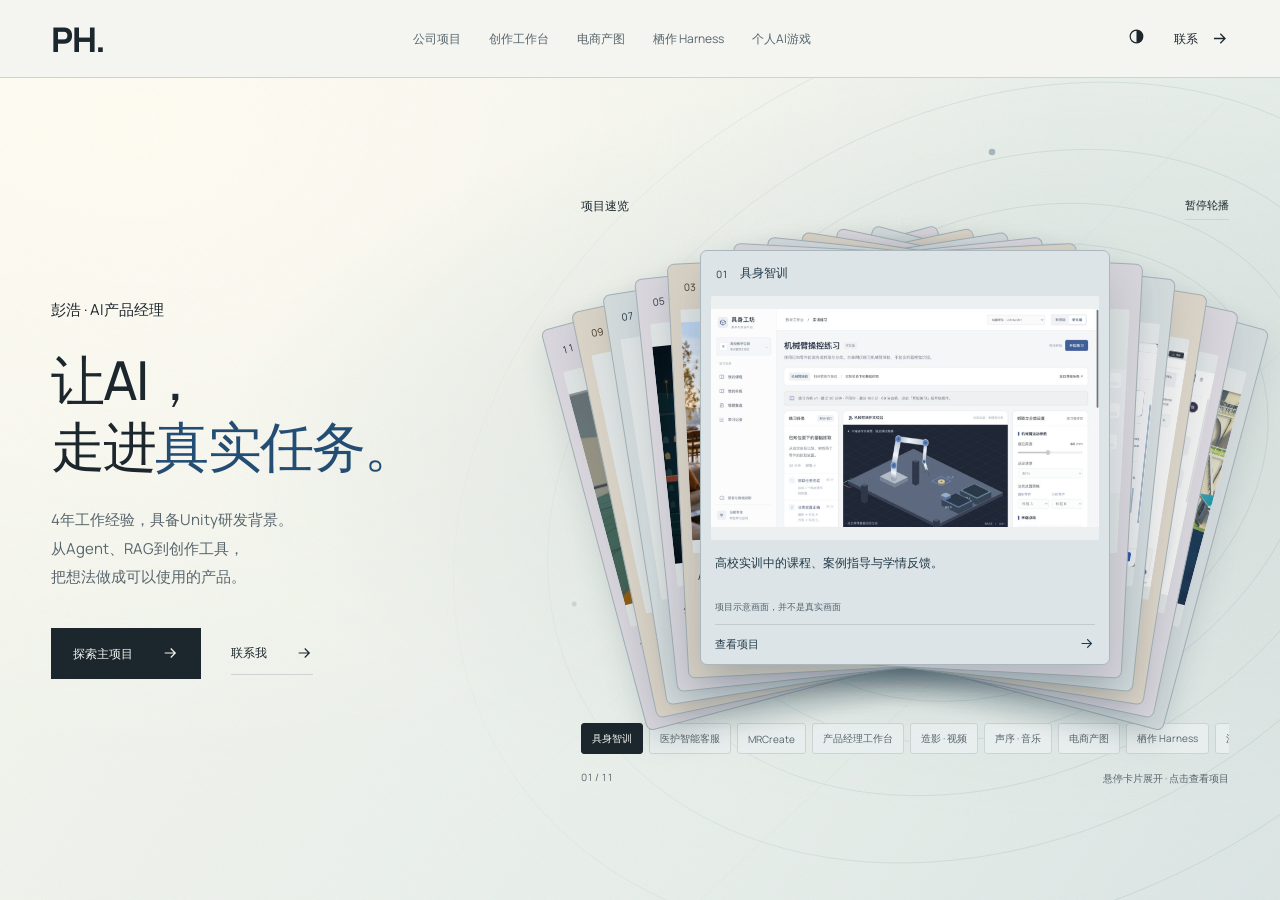
==== commit 7340ca00: "Sync portfolio workbench screenshots and prototype loading" ====
--- a/index.html
+++ b/index.html
@@ -1 +1 @@
-<!doctype html><html lang="zh-CN"><head><meta charset="UTF-8"><meta name="viewport" content="width=device-width, initial-scale=1"><meta name="description" content="5个模块，11个产品与互动体验。具身智能教育、医护智能体、MR创作、Harness、桌面工作台与AI辅助游戏开发。"><meta name="theme-color" content="#f4f5f0"><title>PH. / AI Project Archive — 彭浩项目作品集</title><link rel="icon" href="assets/favicon.svg" type="image/svg+xml"><link rel="stylesheet" href="showroom.css?v=4"><link rel="stylesheet" href="atmospheres.css?v=1"><script src="showroom.js?v=5" defer></script><script src="scene-navigation.js?v=2" defer></script></head><body><a class="skip" href="#main">跳转到内容</a><header class="nav"><a class="wordmark" href="#home" aria-label="彭浩首页">PH.</a><nav id="module-menu" aria-label="五个作品模块"><a href="#company-projects">公司项目</a><a href="#workbench-projects">创作工作台</a><a href="#commerce-projects">电商产图</a><a href="#harness-projects">栖作 Harness</a><a href="#game-projects">个人AI游戏</a></nav><div class="nav-end"><button id="menu-toggle" aria-expanded="false" aria-controls="module-menu">作品目录</button><button id="theme-toggle" aria-label="切换深色模式"><svg viewBox="0 0 24 24" aria-hidden="true"><circle cx="12" cy="12" r="8" fill="none" stroke="currentColor" stroke-width="1.5"/><path d="M12 4a8 8 0 0 1 0 16Z" fill="currentColor"/></svg></button><a href="#contact">联系 <svg viewBox="0 0 24 24" fill="none" aria-hidden="true"><path d="M5 12h14m-6-6 6 6-6 6" stroke="currentColor" stroke-width="1.6"/></svg></a></div></header><main id="main"><section id="home" class="hero"><div class="scene-atmosphere" aria-hidden="true"><div class="atmosphere-light"></div><img class="atmosphere-geometry" src="assets/backgrounds/home-orbits.svg" alt="" decoding="async"></div><div class="hero-copy"><p class="hero-identity">彭浩 · AI产品经理</p><h1>让AI，<br><span class="hero-second">走进<span>真实任务。</span></span></h1><p class="hero-description">4年工作经验，具备Unity研发背景。<br>从Agent、RAG到创作工具，<br>把想法做成可以使用的产品。</p><div class="hero-actions"><a class="solid-action" href="#education">探索主项目 <svg viewBox="0 0 24 24" fill="none" aria-hidden="true"><path d="M5 12h14m-6-6 6 6-6 6" stroke="currentColor" stroke-width="1.6"/></svg></a><a class="text-action" href="#contact">联系我 <svg viewBox="0 0 24 24" fill="none" aria-hidden="true"><path d="M5 12h14m-6-6 6 6-6 6" stroke="currentColor" stroke-width="1.6"/></svg></a></div></div><div class="hero-media quicklook"><div class="quicklook-heading"><span>项目速览</span><button id="quicklook-toggle" aria-pressed="false">暂停轮播</button></div><div class="quick-deck" id="quick-deck" aria-label="十一项目折叠卡片"><article class="quick-card is-active" data-quick-card="0" style="--card-order:0"><button class="quick-card-tab" id="quick-tab-0" aria-expanded="true" aria-controls="quick-preview-0" data-quick-select="0"><span class="quick-number">01</span><span class="quick-name">具身智训</span></button><div class="quick-preview" id="quick-preview-0" ><div class="quick-image-link"><img src="assets/education-training.png" alt="具身智训项目预览" ></div><div class="quick-copy"><p>高校实训中的课程、案例指导与学情反馈。</p><small>项目示意画面，并不是真实画面</small><a class="quick-project-link" href="#education" tabindex="0">查看项目 <svg viewBox="0 0 24 24" fill="none" aria-hidden="true"><path d="M5 12h14m-6-6 6 6-6 6" stroke="currentColor" stroke-width="1.5"/></svg></a></div></div></article><article class="quick-card " data-quick-card="1" style="--card-order:1"><button class="quick-card-tab" id="quick-tab-1" aria-expanded="false" aria-controls="quick-preview-1" data-quick-select="1"><span class="quick-number">02</span><span class="quick-name">医护智能客服</span></button><div class="quick-preview" id="quick-preview-1" inert><div class="quick-image-link"><img src="assets/healthcare-dify.png" alt="医护智能客服项目预览" loading=lazy></div><div class="quick-copy"><p>在仿真练习现场回答步骤与专业名词问题。</p><small>项目示意画面，并不是真实画面</small><a class="quick-project-link" href="#healthcare" tabindex="-1">查看项目 <svg viewBox="0 0 24 24" fill="none" aria-hidden="true"><path d="M5 12h14m-6-6 6 6-6 6" stroke="currentColor" stroke-width="1.5"/></svg></a></div></div></article><article class="quick-card " data-quick-card="2" style="--card-order:2"><button class="quick-card-tab" id="quick-tab-2" aria-expanded="false" aria-controls="quick-preview-2" data-quick-select="2"><span class="quick-number">03</span><span class="quick-name">MRCreate</span></button><div class="quick-preview" id="quick-preview-2" inert><div class="quick-image-link"><img src="assets/mrcreate-spatial-gallery-reference.png" alt="MRCreate项目预览" loading=lazy></div><div class="quick-copy"><p>AI生图与混合现实空间预览。</p><small>项目示意画面，并不是真实画面</small><a class="quick-project-link" href="#mrcreate" tabindex="-1">查看项目 <svg viewBox="0 0 24 24" fill="none" aria-hidden="true"><path d="M5 12h14m-6-6 6 6-6 6" stroke="currentColor" stroke-width="1.5"/></svg></a></div></div></article><article class="quick-card " data-quick-card="3" style="--card-order:3"><button class="quick-card-tab" id="quick-tab-3" aria-expanded="false" aria-controls="quick-preview-3" data-quick-select="3"><span class="quick-number">04</span><span class="quick-name">产品经理工作台</span></button><div class="quick-preview" id="quick-preview-3" inert><div class="quick-image-link"><img src="assets/product-workbench.png" alt="产品经理工作台项目预览" loading=lazy></div><div class="quick-copy"><p>将资料、搜索和报告串成可调整的研究流程。</p><a class="quick-project-link" href="#product-workbench" tabindex="-1">查看项目 <svg viewBox="0 0 24 24" fill="none" aria-hidden="true"><path d="M5 12h14m-6-6 6 6-6 6" stroke="currentColor" stroke-width="1.5"/></svg></a></div></div></article><article class="quick-card " data-quick-card="4" style="--card-order:4"><button class="quick-card-tab" id="quick-tab-4" aria-expanded="false" aria-controls="quick-preview-4" data-quick-select="4"><span class="quick-number">05</span><span class="quick-name">造影 · 视频</span></button><div class="quick-preview" id="quick-preview-4" inert><div class="quick-image-link"><img src="assets/robot-courier-cover.jpg" alt="造影 · 视频项目预览" loading=lazy></div><div class="quick-copy"><p>生成之后，还能继续修改镜头和时间线。</p><a class="quick-project-link" href="#video-workbench" tabindex="-1">查看项目 <svg viewBox="0 0 24 24" fill="none" aria-hidden="true"><path d="M5 12h14m-6-6 6 6-6 6" stroke="currentColor" stroke-width="1.5"/></svg></a></div></div></article><article class="quick-card " data-quick-card="5" style="--card-order:5"><button class="quick-card-tab" id="quick-tab-5" aria-expanded="false" aria-controls="quick-preview-5" data-quick-select="5"><span class="quick-number">06</span><span class="quick-name">声序 · 音乐</span></button><div class="quick-preview" id="quick-preview-5" inert><div class="quick-image-link"><img src="assets/music-workspace.jpg" alt="声序 · 音乐项目预览" loading=lazy></div><div class="quick-copy"><p>用可编辑乐谱承接AI编曲，保留局部控制。</p><a class="quick-project-link" href="#music-workbench" tabindex="-1">查看项目 <svg viewBox="0 0 24 24" fill="none" aria-hidden="true"><path d="M5 12h14m-6-6 6 6-6 6" stroke="currentColor" stroke-width="1.5"/></svg></a></div></div></article><article class="quick-card " data-quick-card="6" style="--card-order:6"><button class="quick-card-tab" id="quick-tab-6" aria-expanded="false" aria-controls="quick-preview-6" data-quick-select="6"><span class="quick-number">07</span><span class="quick-name">电商产图</span></button><div class="quick-preview" id="quick-preview-6" inert><div class="quick-image-link"><img src="assets/commerce-result.png" alt="电商产图项目预览" loading=lazy></div><div class="quick-copy"><p>原图抠出商品，再为商品生成新场景。</p><a class="quick-project-link" href="#commerce" tabindex="-1">查看项目 <svg viewBox="0 0 24 24" fill="none" aria-hidden="true"><path d="M5 12h14m-6-6 6 6-6 6" stroke="currentColor" stroke-width="1.5"/></svg></a></div></div></article><article class="quick-card " data-quick-card="7" style="--card-order:7"><button class="quick-card-tab" id="quick-tab-7" aria-expanded="false" aria-controls="quick-preview-7" data-quick-select="7"><span class="quick-number">08</span><span class="quick-name">栖作 Harness</span></button><div class="quick-preview" id="quick-preview-7" inert><div class="quick-image-link"><img src="assets/harness-workbench.png" alt="栖作 Harness项目预览" loading=lazy></div><div class="quick-copy"><p>让角色、记忆和文件交接围绕实际交付协作。</p><a class="quick-project-link" href="#harness" tabindex="-1">查看项目 <svg viewBox="0 0 24 24" fill="none" aria-hidden="true"><path d="M5 12h14m-6-6 6 6-6 6" stroke="currentColor" stroke-width="1.5"/></svg></a></div></div></article><article class="quick-card " data-quick-card="8" style="--card-order:8"><button class="quick-card-tab" id="quick-tab-8" aria-expanded="false" aria-controls="quick-preview-8" data-quick-select="8"><span class="quick-number">09</span><span class="quick-name">漫游星空</span></button><div class="quick-preview" id="quick-preview-8" inert><div class="quick-image-link"><img src="assets/starry-cover.jpg" alt="漫游星空项目预览" loading=lazy></div><div class="quick-copy"><p>走进三维笔触组成的名画世界。</p><a class="quick-project-link" href="#starry" tabindex="-1">查看项目 <svg viewBox="0 0 24 24" fill="none" aria-hidden="true"><path d="M5 12h14m-6-6 6 6-6 6" stroke="currentColor" stroke-width="1.5"/></svg></a></div></div></article><article class="quick-card " data-quick-card="9" style="--card-order:9"><button class="quick-card-tab" id="quick-tab-9" aria-expanded="false" aria-controls="quick-preview-9" data-quick-select="9"><span class="quick-number">10</span><span class="quick-name">云上列车</span></button><div class="quick-preview" id="quick-preview-9" inert><div class="quick-image-link"><img src="assets/cloud-cover.jpg" alt="云上列车项目预览" loading=lazy></div><div class="quick-copy"><p>云端旅行、自由观景与下车探索。</p><a class="quick-project-link" href="#cloud" tabindex="-1">查看项目 <svg viewBox="0 0 24 24" fill="none" aria-hidden="true"><path d="M5 12h14m-6-6 6 6-6 6" stroke="currentColor" stroke-width="1.5"/></svg></a></div></div></article><article class="quick-card " data-quick-card="10" style="--card-order:10"><button class="quick-card-tab" id="quick-tab-10" aria-expanded="false" aria-controls="quick-preview-10" data-quick-select="10"><span class="quick-number">11</span><span class="quick-name">老板来了</span></button><div class="quick-preview" id="quick-preview-10" inert><div class="quick-image-link"><img src="assets/boss-cover.png" alt="老板来了项目预览" loading=lazy></div><div class="quick-copy"><p>75秒内，用单键切屏做风险收益判断。</p><a class="quick-project-link" href="#boss" tabindex="-1">查看项目 <svg viewBox="0 0 24 24" fill="none" aria-hidden="true"><path d="M5 12h14m-6-6 6 6-6 6" stroke="currentColor" stroke-width="1.5"/></svg></a></div></div></article></div><div class="quick-selectors" role="group" aria-label="选择速览项目"><button data-quick-select="0" aria-pressed="true">具身智训</button><button data-quick-select="1" aria-pressed="false">医护智能客服</button><button data-quick-select="2" aria-pressed="false">MRCreate</button><button data-quick-select="3" aria-pressed="false">产品经理工作台</button><button data-quick-select="4" aria-pressed="false">造影 · 视频</button><button data-quick-select="5" aria-pressed="false">声序 · 音乐</button><button data-quick-select="6" aria-pressed="false">电商产图</button><button data-quick-select="7" aria-pressed="false">栖作 Harness</button><button data-quick-select="8" aria-pressed="false">漫游星空</button><button data-quick-select="9" aria-pressed="false">云上列车</button><button data-quick-select="10" aria-pressed="false">老板来了</button></div><div class="quicklook-footer"><span id="quicklook-position">01 / 11</span><p>悬停卡片展开 · 点击查看项目</p></div></div></section><div id="projects" class="collection-overview"><span>作品集</span><p>5个方向，11个产品与互动体验。</p><nav><a href="#company-projects">公司项目</a><a href="#workbench-projects">创作工作台</a><a href="#commerce-projects">电商产图</a><a href="#harness-projects">栖作 Harness</a><a href="#game-projects">个人AI游戏</a></nav></div><section class="project-chapter theme-company" id="company-projects" aria-labelledby="company-projects-title"><div class="scene-atmosphere" aria-hidden="true"><div class="atmosphere-light"></div><img class="atmosphere-geometry" src="assets/backgrounds/company-grid.svg" alt="" decoding="async"></div><div class="chapter-banner"><p>公司项目</p><h2>在真实业务里，建立AI产品能力。</h2><span class="chapter-rule"></span></div><div class="chapter-body"><aside class="chapter-intro"><span class="collection-position">01 / 05</span><h2 id="company-projects-title">公司项目</h2><p>高校教学、医护答疑与MR创作。</p><nav aria-label="公司项目项目目录"><a href="#education">具身智训<svg viewBox="0 0 24 24" fill="none" aria-hidden="true"><path d="M5 12h14m-6-6 6 6-6 6" stroke="currentColor" stroke-width="1.6"/></svg></a><a href="#healthcare">医护智能客服<svg viewBox="0 0 24 24" fill="none" aria-hidden="true"><path d="M5 12h14m-6-6 6 6-6 6" stroke="currentColor" stroke-width="1.6"/></svg></a><a href="#mrcreate">MRCreate<svg viewBox="0 0 24 24" fill="none" aria-hidden="true"><path d="M5 12h14m-6-6 6 6-6 6" stroke="currentColor" stroke-width="1.6"/></svg></a></nav></aside><div class="chapter-projects"><article class="project flagship" id="education"><div class="project-heading"><div><p class="project-meta">主项目 · AI产品经理 · 2025.09—2026.09</p><h3>具身智训</h3><p class="project-promise">让高校实训，从“跟着做”走向“理解后会做”。</p></div></div><div class="prototype-preview" id="prototype-preview"><p class="company-visual-note">项目示意画面，并不是真实画面</p><div class="stage-tabs prototype-toolbar"><span>具身智训 · 可交互原型</span><button id="expand-prototype" type="button" aria-expanded="false">放大体验</button><a href="demos/robotlab/" target="_blank" rel="noopener">独立窗口</a></div><div class="prototype-mount" id="prototype-inline"><div class="prototype-stage" id="prototype-stage"><iframe id="education-prototype" src="demos/robotlab/" title="具身智训教学平台可交互原型" loading="lazy" allowfullscreen></iframe></div></div><p class="stage-caption">建议体验：教师看板 → 切换学生 → 课程练习 → 操作与助教反馈。使用本地与合成演示数据。</p></div><div class="project-context" data-intro="education"><div class="context-item"><h4>项目背景</h4><p>传统教育平台课程更新缓慢、系统老旧，难以跟上具身智能领域的知识迭代；高校新开相关课程后，还需要把机器视觉、机械臂操控的原理教学与实操练习组织在同一平台中。因此从0到1规划具身智能Agent教学平台。</p></div><div class="context-item"><h4>目标用户</h4><p>高校具身智能、机器人工程等相关课程的教师与学生。教师需要发布课程、管理班级、维护案例并查看学情；学生需要完成课程练习、对低分内容补练，并查看错题与学习记录。</p></div><div class="context-item"><h4>解决的问题</h4><p>教师侧解决课程与案例难更新、学生进展难集中掌握的问题；学生侧解决独立练习时缺少过程指导、完成操作后不清楚薄弱点的问题。平台将课程、案例指导、操作评分、学习分析与补练衔接起来，支持教学内容持续扩展。</p></div></div><div class="project-actions"><button class="text-action" data-case="0">我的判断与项目过程 <svg viewBox="0 0 24 24" fill="none" aria-hidden="true"><path d="M5 12h14m-6-6 6 6-6 6" stroke="currentColor" stroke-width="1.6"/></svg></button></div></article><article class="project " id="healthcare"><div class="project-heading"><div><p class="project-meta">AI产品经理 · 2024.08—2026.09</p><h3>医护智能客服</h3><p class="project-promise">把答疑放进练习现场，让操作疑问有据可查。</p></div></div><p class="company-visual-note">项目示意画面，并不是真实画面</p><div class="health-stage"><div class="question-scene"><span>练习中的一个问题</span><blockquote>“下一步该做什么？”</blockquote><p>把学生的口语化提问，连接到当前操作与相关知识。</p><small>问答场景示意，非实时模型回答</small></div><div class="workflow-evidence"><button class="image-expand" data-image="assets/healthcare-dify.png" aria-label="放大医护智能体Dify流程示意"><img src="assets/healthcare-dify.png" alt="医护智能体Dify流程示意" loading="lazy"></button><p>意图识别 → 问题改写 → 混合检索 → 专业回复</p></div></div><div class="project-context" data-intro="healthcare"><div class="context-item"><h4>项目背景</h4><p>公司已有压疮、灌肠、新生儿、心肺等医护仿真教学案例，学生能够模拟操作并获得评分，但练习中遇到不会的步骤或不懂的专业名词，仍需要额外求助。项目是在这些存量仿真软件中增加AI答疑与流程指引。</p></div><div class="context-item"><h4>目标用户</h4><p>在高校医护仿真软件中进行练习的医学专业学生。典型提问包括“这一步怎么做”“这个专业名词是什么意思”“按当前流程下一步该做什么”。</p></div><div class="context-item"><h4>解决的问题</h4><p>让学生在练习界面内获得与当前案例相关的解释和操作建议，减少查资料或等待答疑造成的中断；对命中特定流程的提问，衔接仿真软件内的操作指引。回答需要依据业务知识，避免脱离案例泛泛作答。</p></div></div><div class="project-actions"><button class="text-action" data-case="1">我的判断与项目过程 <svg viewBox="0 0 24 24" fill="none" aria-hidden="true"><path d="M5 12h14m-6-6 6 6-6 6" stroke="currentColor" stroke-width="1.6"/></svg></button></div></article><article class="project " id="mrcreate"><div class="project-heading"><div><p class="project-meta">AI产品经理 · 2023.05—2024.06</p><h3>MRCreate</h3><p class="project-promise">将AI生成的画面，带进可以漫游的混合现实空间。</p></div></div><p class="company-visual-note">项目示意画面，并不是真实画面</p><figure class="scene-cover"><button class="image-expand" data-image="assets/mrcreate-spatial-gallery-reference.png" aria-label="放大MR空间漫游与AI图像预览场景概念图"><img src="assets/mrcreate-spatial-gallery-reference.png" alt="MR空间漫游与AI图像预览场景概念图" loading="lazy"></button><figcaption>MR空间漫游与AI图像预览 · AI生成场景概念图，非产品实拍</figcaption></figure><div class="project-context" data-intro="mrcreate"><div class="context-item"><h4>项目背景</h4><p>MR创作平台已有场景跳转、特效、渲染风格和动画组件，但用户创作空间内容仍受现有素材限制。随着AI生图能力与MR体验结合，公司希望补齐图像创作入口，并验证生成质量、等待时间和运行成本是否满足日常使用。</p></div><div class="context-item"><h4>目标用户</h4><p>MR/VR爱好者与轻量空间内容创作者。他们希望按自己的想法获得不同风格的图像，并在MR空间中查看效果，而不必先掌握专业绘画或复杂的生成工作流。</p></div><div class="context-item"><h4>解决的问题</h4><p>降低从创意到空间素材的制作门槛：在平台内选择风格、发起生图、查看生成状态并预览结果，同时支持高清放大。方案在1024尺寸下约15秒生成一张、单张成本约0.015元，兼顾创作等待与日常运行成本。</p></div></div><div class="project-actions"><button class="text-action" data-case="2">我的判断与项目过程 <svg viewBox="0 0 24 24" fill="none" aria-hidden="true"><path d="M5 12h14m-6-6 6 6-6 6" stroke="currentColor" stroke-width="1.6"/></svg></button></div></article></div></div></section><section class="project-chapter theme-workbenches" id="workbench-projects" aria-labelledby="workbench-projects-title"><div class="scene-atmosphere" aria-hidden="true"><div class="atmosphere-light"></div><img class="atmosphere-geometry" src="assets/backgrounds/workbench-waves.svg" alt="" decoding="async"></div><div class="chapter-banner"><p>创作工作台</p><h2>让生成，继续成为创作。</h2><span class="chapter-rule"></span></div><div class="chapter-body"><aside class="chapter-intro"><span class="collection-position">02 / 05</span><h2 id="workbench-projects-title">创作工作台</h2><p>产品研究、视频与音乐，三个可编辑的工作台。</p><nav aria-label="创作工作台项目目录"><a href="#product-workbench">产品经理工作台<svg viewBox="0 0 24 24" fill="none" aria-hidden="true"><path d="M5 12h14m-6-6 6 6-6 6" stroke="currentColor" stroke-width="1.6"/></svg></a><a href="#video-workbench">造影 · 视频<svg viewBox="0 0 24 24" fill="none" aria-hidden="true"><path d="M5 12h14m-6-6 6 6-6 6" stroke="currentColor" stroke-width="1.6"/></svg></a><a href="#music-workbench">声序 · 音乐<svg viewBox="0 0 24 24" fill="none" aria-hidden="true"><path d="M5 12h14m-6-6 6 6-6 6" stroke="currentColor" stroke-width="1.6"/></svg></a></nav></aside><div class="chapter-projects"><article class="project " id="product-workbench"><div class="project-heading"><div><p class="project-meta">个人项目 · AI产品经理</p><h3>产品经理工作台</h3><p class="project-promise">把零散的研究对话，组织成可复用的工作流程。</p></div></div><div class="product-stage" data-stage><div class="stage-tabs" role="tablist" aria-label="product展示内容"><button role="tab" id="product-tab-0" aria-controls="product-panel-0" aria-selected="true" tabindex="0" data-panel="product-panel-0">节点工作台</button></div><div class="stage-screen"><div class="stage-panel" role="tabpanel" id="product-panel-0" aria-labelledby="product-tab-0" ><button class="image-expand" data-image="assets/product-workbench.png" aria-label="放大产品经理工作台节点研究界面"><img src="assets/product-workbench.png" alt="产品经理工作台节点研究界面" loading="lazy"></button></div></div><p class=stage-caption>实际原型界面 · 30个独立节点与启动模板</p></div><div class="project-context" data-intro="product-workbench"><div class="context-item"><h4>项目背景</h4><p>在个人产品研究实践中，资料输入、联网搜索、市场与用户分析、报告整理需要跨多个工具进行。通用AI对话虽然能输出内容，但中间过程难以分步调整，资料与结果也需要人工反复搬运，因此开发可视化产品研究工作台。</p></div><div class="context-item"><h4>目标用户</h4><p>需要做市场调研、用户分析、竞品研究和报告整理的产品经理，以及承担产品研究任务的独立开发者。使用者需要掌握研究过程，并能修改某一步后继续推进。</p></div><div class="context-item"><h4>解决的问题</h4><p>将资料、搜索、分析和报告产出拆成可连接的节点，支持节点独立配置、对话和文档编辑。某个环节需要补充资料或调整结论时，可以局部修改，而不必从一条长对话中重新整理整份报告；已提供30个独立节点与启动模板。</p></div></div> <div class="project-actions"><button class="text-action" data-case="3">我的判断与项目过程 <svg viewBox="0 0 24 24" fill="none" aria-hidden="true"><path d="M5 12h14m-6-6 6 6-6 6" stroke="currentColor" stroke-width="1.6"/></svg></button></div></article><article class="project " id="video-workbench"><div class="project-heading"><div><p class="project-meta">个人项目 · AI产品经理</p><h3>造影 · 视频工作台</h3><p class="project-promise">从一句创意，到还能继续修改的视频。</p></div></div><div class="product-stage" data-stage><div class="stage-tabs" role="tablist" aria-label="video展示内容"><button role="tab" id="video-tab-0" aria-controls="video-panel-0" aria-selected="true" tabindex="0" data-panel="video-panel-0">小机器人</button><button role="tab" id="video-tab-1" aria-controls="video-panel-1" aria-selected="false" tabindex="-1" data-panel="video-panel-1">纸花苏醒</button><button role="tab" id="video-tab-2" aria-controls="video-panel-2" aria-selected="false" tabindex="-1" data-panel="video-panel-2">工作台界面</button></div><div class="stage-screen"><div class="stage-panel" role="tabpanel" id="video-panel-0" aria-labelledby="video-tab-0" ><video controls playsinline preload="none" poster="assets/robot-courier-cover.jpg" aria-label="小机器人30秒动画样片"><source src="assets/robot-courier-demo.mp4" type="video/mp4"></video></div><div class="stage-panel" role="tabpanel" id="video-panel-1" aria-labelledby="video-tab-1" hidden><video controls playsinline preload="none" poster="assets/video-workbench.png" aria-label="纸花苏醒动画样片"><source src="assets/video-demo.mp4" type="video/mp4"></video></div><div class="stage-panel" role="tabpanel" id="video-panel-2" aria-labelledby="video-tab-2" hidden><button class="image-expand" data-image="assets/video-workbench.png" aria-label="放大造影视频工作台实际界面"><img src="assets/video-workbench.png" alt="造影视频工作台实际界面" loading="lazy"></button></div></div><p class=stage-caption>工作台实际产物 · 视频包含音轨，点击播放开启声音</p></div><div class="project-context" data-intro="video-workbench"><div class="context-item"><h4>项目背景</h4><p>个人制作产品演示与动态图形时，通用AI生成的代码或视频仍需要人工衔接预览、修改与导出。尤其是局部镜头不符合要求时，缺少能保留其他内容、继续编辑的工作环境，因此开发视频创作工作台。</p></div><div class="context-item"><h4>目标用户</h4><p>需要制作产品演示、讲解动画和短片的独立创作者，以及希望借助AI完成视频制作的产品人员。重点场景是从一个创意出发，反复检查镜头和节奏，交付可播放的成片。</p></div><div class="context-item"><h4>解决的问题</h4><p>把制作任务书确认、动画生成、真实帧预览、时间线编辑与成片导出连接起来。用户可以限定选段让AI修改，并继续调整工程，而不是每次重新生成整条视频；支持1080p / 30fps导出，页面展示纸花与小机器人两段实际产物。</p></div></div> <div class="project-actions"><button class="text-action" data-case="3">我的判断与项目过程 <svg viewBox="0 0 24 24" fill="none" aria-hidden="true"><path d="M5 12h14m-6-6 6 6-6 6" stroke="currentColor" stroke-width="1.6"/></svg></button></div></article><article class="project " id="music-workbench"><div class="project-heading"><div><p class="project-meta">个人项目 · AI产品经理</p><h3>声序 · 音乐工作台</h3><p class="project-promise">让AI写出的旋律，成为可以调整的每一个音符。</p></div></div><div class="product-stage" data-stage><div class="stage-tabs" role="tablist" aria-label="music展示内容"><button role="tab" id="music-tab-0" aria-controls="music-panel-0" aria-selected="true" tabindex="0" data-panel="music-panel-0">编曲工作台</button><button role="tab" id="music-tab-1" aria-controls="music-panel-1" aria-selected="false" tabindex="-1" data-panel="music-panel-1">音符编辑</button></div><div class="stage-screen"><div class="stage-panel" role="tabpanel" id="music-panel-0" aria-labelledby="music-tab-0" ><button class="image-expand" data-image="assets/music-workspace.jpg" aria-label="放大声序多轨音乐编曲工作台"><img src="assets/music-workspace.jpg" alt="声序多轨音乐编曲工作台" loading="lazy"></button></div><div class="stage-panel" role="tabpanel" id="music-panel-1" aria-labelledby="music-tab-1" hidden><button class="image-expand" data-image="assets/music-editor.jpg" aria-label="放大声序音乐编辑界面"><img src="assets/music-editor.jpg" alt="声序音乐编辑界面" loading="lazy"></button></div></div></div><div class="listening-room"><div class="listening-heading"><span>试听工作台的实际作品</span><strong id="music-title">绿野之风</strong><p id="music-description">72 BPM · 16小节 · 10个声部</p></div><div class="listening-player"><div class="music-choices" role="group" aria-label="选择试听曲目"><button class="active" aria-pressed="true" data-track="green">绿野之风</button><button aria-pressed="false" data-track="starlight">下一秒的微光</button></div><audio id="music-player" controls preload="none" src="assets/green-field-wind.mp3" aria-label="绿野之风音乐试听"></audio></div></div><div class="project-context" data-intro="music-workbench"><div class="context-item"><h4>项目背景</h4><p>直接让AI生成音频，通常难以精确修改某个声部、某段旋律或某种乐器；一次调整可能影响整首作品。个人配乐实践需要保留已经满意的部分，并继续编辑，因此开发基于结构化乐谱的音乐工作台。</p></div><div class="context-item"><h4>目标用户</h4><p>需要创作配乐、音乐草稿或多轨作品的个人创作者。使用者既希望AI帮助编曲，也需要直接调整音符、鼓点、乐器和音轨参数，而不是只接收一段最终音频。</p></div><div class="context-item"><h4>解决的问题</h4><p>将AI创作结果转成可编辑的乐谱与音轨，经校验后使用真实采样演奏；局部修改可限定在指定轨道与节拍范围，保留范围外内容。工作台支持71种乐器、最多32条音轨，并可导出WAV和MIDI；提供《绿野之风》等实际作品试听。</p></div></div> <div class="project-actions"><button class="text-action" data-case="3">我的判断与项目过程 <svg viewBox="0 0 24 24" fill="none" aria-hidden="true"><path d="M5 12h14m-6-6 6 6-6 6" stroke="currentColor" stroke-width="1.6"/></svg></button></div></article></div></div></section><section class="project-chapter theme-commerce" id="commerce-projects" aria-labelledby="commerce-projects-title"><div class="scene-atmosphere" aria-hidden="true"><div class="atmosphere-light"></div><img class="atmosphere-geometry" src="assets/backgrounds/commerce-studio.svg" alt="" decoding="async"></div><div class="chapter-banner"><p>电商产图</p><h2>给商品一个新场景。</h2><span class="chapter-rule"></span></div><div class="chapter-body"><aside class="chapter-intro"><span class="collection-position">03 / 05</span><h2 id="commerce-projects-title">电商产图</h2><p>为中小商家探索更及时的素材生产方式。</p><nav aria-label="电商产图项目目录"><a href="#commerce">电商产图助手<svg viewBox="0 0 24 24" fill="none" aria-hidden="true"><path d="M5 12h14m-6-6 6 6-6 6" stroke="currentColor" stroke-width="1.6"/></svg></a></nav></aside><div class="chapter-projects"><article class="project " id="commerce"><div class="project-heading"><div><p class="project-meta">个人项目 · AI产品经理</p><h3>电商产图</h3><p class="project-promise">商品保真，场景出新。</p></div></div><div class="product-stage" data-stage><div class="stage-tabs" role="tablist" aria-label="commerce展示内容"><button role="tab" id="commerce-tab-0" aria-controls="commerce-panel-0" aria-selected="true" tabindex="0" data-panel="commerce-panel-0">使用页面</button><button role="tab" id="commerce-tab-1" aria-controls="commerce-panel-1" aria-selected="false" tabindex="-1" data-panel="commerce-panel-1">Agent配置</button><button role="tab" id="commerce-tab-2" aria-controls="commerce-panel-2" aria-selected="false" tabindex="-1" data-panel="commerce-panel-2">成图示例</button></div><div class="stage-screen"><div class="stage-panel" role="tabpanel" id="commerce-panel-0" aria-labelledby="commerce-tab-0" ><button class="image-expand" data-image="assets/commerce-studio.png" aria-label="放大商品图工作室使用页面"><img src="assets/commerce-studio.png" alt="商品图工作室使用页面" loading="lazy"></button></div><div class="stage-panel" role="tabpanel" id="commerce-panel-1" aria-labelledby="commerce-tab-1" hidden><button class="image-expand" data-image="assets/commerce-config.png" aria-label="放大商品图助手Agent配置页面"><img src="assets/commerce-config.png" alt="商品图助手Agent配置页面" loading="lazy"></button></div><div class="stage-panel" role="tabpanel" id="commerce-panel-2" aria-labelledby="commerce-tab-2" hidden><button class="image-expand" data-image="assets/commerce-result.png" aria-label="放大根据商品参考图生成的耳机场景图"><img src="assets/commerce-result.png" alt="根据商品参考图生成的耳机场景图" loading="lazy"></button></div></div><p class=stage-caption>实际界面与生成产物 · 点击图片可放大查看</p></div><div class="project-context" data-intro="commerce"><div class="context-item"><h4>项目背景</h4><p>电商宣传图依赖人工设计与拍摄，产出规模受人力和制作周期限制，部分商家难以及时更新新品宣传及已有商品素材。同时，直接用AI重画商品容易改变外观，难以满足商品展示的真实性要求，因此开发商品场景图助手。</p></div><div class="context-item"><h4>目标用户</h4><p>需要持续更新商品宣传素材的中小电商商家与运营人员。用户能提供商品原图和宣传想法，但不一定具备完整的拍摄方案、设计经验或提示词编写能力。</p></div><div class="context-item"><h4>解决的问题</h4><p>通过对话补齐场景、数量与画幅等需求，再交付可预览、可下载的场景图；先从原图抠出商品主体，再用于场景生成，重点保留轮廓、配色、标识和纹理。支持5种画幅及失败任务补图，减少重复制作和商品外观偏差。</p></div></div><div class="project-actions"><button class="text-action" data-case="4">我的判断与项目过程 <svg viewBox="0 0 24 24" fill="none" aria-hidden="true"><path d="M5 12h14m-6-6 6 6-6 6" stroke="currentColor" stroke-width="1.6"/></svg></button><a class="text-action" href="https://github.com/Hao2048/ecommerce-assistant" target="_blank" rel="noopener noreferrer" aria-label="在GitHub查看电商产图源码">GitHub源码 <svg viewBox="0 0 24 24" fill="none" aria-hidden="true"><path d="M5 12h14m-6-6 6 6-6 6" stroke="currentColor" stroke-width="1.6"/></svg></a></div></article></div></div></section><section class="project-chapter theme-harness" id="harness-projects" aria-labelledby="harness-projects-title"><div class="scene-atmosphere" aria-hidden="true"><div class="atmosphere-light"></div><img class="atmosphere-geometry" src="assets/backgrounds/harness-lattice.svg" alt="" decoding="async"></div><div class="chapter-banner"><p>栖作 Harness</p><h2>从对话，走向共同交付。</h2><span class="chapter-rule"></span></div><div class="chapter-body"><aside class="chapter-intro"><span class="collection-position">04 / 05</span><h2 id="harness-projects-title">栖作 Harness</h2><p>个人桌面的角色、记忆、协作与验收。</p><nav aria-label="栖作 Harness项目目录"><a href="#harness">多角色工作环境<svg viewBox="0 0 24 24" fill="none" aria-hidden="true"><path d="M5 12h14m-6-6 6 6-6 6" stroke="currentColor" stroke-width="1.6"/></svg></a></nav></aside><div class="chapter-projects"><article class="project " id="harness"><div class="project-heading"><div><p class="project-meta">个人项目 · AI产品经理</p><h3>栖作 Harness</h3><p class="project-promise">让多个AI角色，围绕同一份交付协作。</p></div></div><div class="product-stage" data-stage><div class="stage-tabs" role="tablist" aria-label="harness展示内容"><button role="tab" id="harness-tab-0" aria-controls="harness-panel-0" aria-selected="true" tabindex="0" data-panel="harness-panel-0">协作工作台</button><button role="tab" id="harness-tab-1" aria-controls="harness-panel-1" aria-selected="false" tabindex="-1" data-panel="harness-panel-1">角色配置</button><button role="tab" id="harness-tab-2" aria-controls="harness-panel-2" aria-selected="false" tabindex="-1" data-panel="harness-panel-2">长期记忆</button></div><div class="stage-screen"><div class="stage-panel" role="tabpanel" id="harness-panel-0" aria-labelledby="harness-tab-0" ><button class="image-expand" data-image="assets/harness-workbench.png" aria-label="放大栖作多角色协作工作台"><img src="assets/harness-workbench.png" alt="栖作多角色协作工作台" loading="lazy"></button></div><div class="stage-panel" role="tabpanel" id="harness-panel-1" aria-labelledby="harness-tab-1" hidden><button class="image-expand" data-image="assets/harness-roles.png" aria-label="放大栖作角色职责配置"><img src="assets/harness-roles.png" alt="栖作角色职责配置" loading="lazy"></button></div><div class="stage-panel" role="tabpanel" id="harness-panel-2" aria-labelledby="harness-tab-2" hidden><button class="image-expand" data-image="assets/harness-memory.png" aria-label="放大栖作长期记忆管理"><img src="assets/harness-memory.png" alt="栖作长期记忆管理" loading="lazy"></button></div></div><p class=stage-caption>macOS开发预览版 · 预置演示资料库</p></div><div class="project-context" data-intro="harness"><div class="context-item"><h4>项目背景</h4><p>个人用AI处理复杂任务时，需要反复配置角色、补充背景，并人工把一个角色的结果交给另一个角色。多Agent同时输出并不等于能共同交付，因此开发栖作，将角色、记忆、协作和审阅组织成可持续使用的桌面工作环境。</p></div><div class="context-item"><h4>目标用户</h4><p>希望使用AI完成研究、策划或开发等复杂任务的个人用户。一次任务可能需要多个专业角色，但用户仍需控制职责、工具权限、执行过程和最终成果。</p></div><div class="context-item"><h4>解决的问题</h4><p>将角色职责、模型与工具配置沉淀为可复用工作配置；角色独立维护上下文，按任务依赖交接实际文件，并提供长期记忆、操作审批、变更审阅和中断恢复。让用户能检查和应用成果，而不只得到多段并列回复；预览版支持最多8个专业角色协作。</p></div></div><div class="project-actions"><button class="text-action" data-case="5">我的判断与项目过程 <svg viewBox="0 0 24 24" fill="none" aria-hidden="true"><path d="M5 12h14m-6-6 6 6-6 6" stroke="currentColor" stroke-width="1.6"/></svg></button><a class="text-action" href="https://github.com/Hao2048/qizuo" target="_blank" rel="noopener noreferrer" aria-label="在GitHub查看栖作 Harness源码">GitHub源码 <svg viewBox="0 0 24 24" fill="none" aria-hidden="true"><path d="M5 12h14m-6-6 6 6-6 6" stroke="currentColor" stroke-width="1.6"/></svg></a></div></article></div></div></section><section class="project-chapter theme-games" id="game-projects" aria-labelledby="game-projects-title"><div class="scene-atmosphere" aria-hidden="true"><div class="atmosphere-light"></div><img class="atmosphere-geometry" src="assets/backgrounds/game-cartography.svg" alt="" decoding="async"></div><div class="chapter-banner"><p>个人AI游戏</p><h2>把想象，做成可以进入的世界。</h2><span class="chapter-rule"></span></div><div class="chapter-body"><aside class="chapter-intro"><span class="collection-position">05 / 05</span><h2 id="game-projects-title">个人AI游戏</h2><p>三种轻量体验，验证AI辅助独立开发。</p><nav aria-label="个人AI游戏项目目录"><a href="#starry">漫游星空<svg viewBox="0 0 24 24" fill="none" aria-hidden="true"><path d="M5 12h14m-6-6 6 6-6 6" stroke="currentColor" stroke-width="1.6"/></svg></a><a href="#cloud">云上列车<svg viewBox="0 0 24 24" fill="none" aria-hidden="true"><path d="M5 12h14m-6-6 6 6-6 6" stroke="currentColor" stroke-width="1.6"/></svg></a><a href="#boss">老板来了<svg viewBox="0 0 24 24" fill="none" aria-hidden="true"><path d="M5 12h14m-6-6 6 6-6 6" stroke="currentColor" stroke-width="1.6"/></svg></a></nav></aside><div class="chapter-projects"><article class="project game-project" id="starry"><div class="project-heading"><div><p class="project-meta">艺术漫游 · 自由探索与自动运镜</p><h3>漫游星空</h3><p class="project-promise">走进笔触之间。</p></div></div><div class="game-stage"><video controls playsinline preload="none" poster="assets/starry-cover.jpg" aria-label="漫游星空实机演示"><source src="assets/starry-demo.mp4" type="video/mp4"></video></div><div class="project-context" data-intro="starry"><div class="context-item"><h4>项目背景</h4><p>个人AI游戏系列希望验证：在缺少完整美术、编程与声音团队的条件下，能否由产品体验目标驱动，借助AI完成可玩作品。《漫游星空》选择艺术探索场景，把静态名画转为可进入的三维笔触空间。</p></div><div class="context-item"><h4>目标用户</h4><p>喜欢艺术、空间探索与慢节奏观景的玩家。用户希望自由观看画面细节，也能以较低的操作负担欣赏整个场景，而不需要完成复杂任务或战斗。</p></div><div class="context-item"><h4>解决的问题</h4><p>把“观看一幅画”扩展为“进入画中漫游”：用户可以自由探索三维笔触构成的场景，也可以跟随自动运镜欣赏。项目交付可运行的Unity互动原型与实机演示，验证艺术意象如何转化为实际空间体验。</p></div></div><div class="project-actions"><button class="text-action" data-case="6">我的判断与项目过程 <svg viewBox="0 0 24 24" fill="none" aria-hidden="true"><path d="M5 12h14m-6-6 6 6-6 6" stroke="currentColor" stroke-width="1.6"/></svg></button><a class="text-action" href="https://github.com/Hao2048/starry-night-roaming" target="_blank" rel="noopener">项目源码 <svg viewBox="0 0 24 24" fill="none" aria-hidden="true"><path d="M5 12h14m-6-6 6 6-6 6" stroke="currentColor" stroke-width="1.6"/></svg></a></div></article><article class="project game-project" id="cloud"><div class="project-heading"><div><p class="project-meta">放松观景 · 列车旅行与下车探索</p><h3>云上列车</h3><p class="project-promise">把一段休息，交给云端旅程。</p></div></div><div class="game-stage"><video controls playsinline preload="none" poster="assets/cloud-cover.jpg" aria-label="云上列车实机演示"><source src="assets/cloud-demo.mp4" type="video/mp4"></video></div><div class="project-context" data-intro="cloud"><div class="context-item"><h4>项目背景</h4><p>个人AI游戏系列围绕短时娱乐、放松观景与艺术探索开展创作。《云上列车》选择工作间隙的放松场景，用持续前进的云端旅程承载观景与探索，并验证个人借助AI完成场景、交互与声音制作的可行性。</p></div><div class="context-item"><h4>目标用户</h4><p>希望在短暂休息中放松、喜欢旅行观景和自由探索的玩家。使用者更关注旅程氛围与发现感，不希望投入大量学习成本或承担紧张的操作任务。</p></div><div class="context-item"><h4>解决的问题</h4><p>以列车旅程串联云海、城堡和沿途场景，支持自由观景与下车探索，让玩家选择欣赏或探索的节奏。项目将观景与探索模式做成可运行原型，并提供实机视频与macOS试玩包。</p></div></div><div class="project-actions"><button class="text-action" data-case="6">我的判断与项目过程 <svg viewBox="0 0 24 24" fill="none" aria-hidden="true"><path d="M5 12h14m-6-6 6 6-6 6" stroke="currentColor" stroke-width="1.6"/></svg></button><a class="text-action" href="https://github.com/Hao2048/CloudRail" target="_blank" rel="noopener">项目源码 <svg viewBox="0 0 24 24" fill="none" aria-hidden="true"><path d="M5 12h14m-6-6 6 6-6 6" stroke="currentColor" stroke-width="1.6"/></svg></a></div></article><article class="project game-project" id="boss"><div class="project-heading"><div><p class="project-meta">休闲挑战 · 单键切屏与老板预警</p><h3>老板来了</h3><p class="project-promise">75秒，在收益和风险之间做选择。</p></div></div><div class="game-stage"><video controls playsinline preload="none" poster="assets/boss-cover.png" aria-label="老板来了实机演示"><source src="assets/boss-demo.mp4" type="video/mp4"></video></div><div class="project-context" data-intro="boss"><div class="context-item"><h4>项目背景</h4><p>个人AI游戏系列需要验证不同体验目标如何落到可玩作品。《老板来了》选择办公室情境与碎片化娱乐，目标是在短局时长和低操作门槛下，通过清楚的风险与收益关系形成玩法。</p></div><div class="context-item"><h4>目标用户</h4><p>希望利用短暂休息体验轻量挑战的休闲玩家。玩家不需要学习复杂操作，但希望每次选择都有即时反馈，并能在短时间内完成一局游戏。</p></div><div class="context-item"><h4>解决的问题</h4><p>以单键切屏降低操作负担，将老板预警、连续摸鱼收益与被抓惩罚结合，让玩家判断何时继续、何时收手。75秒单局包含开始、重开和胜负反馈，已完成可运行的Unity原型、实机演示与macOS试玩包。</p></div></div><div class="project-actions"><button class="text-action" data-case="6">我的判断与项目过程 <svg viewBox="0 0 24 24" fill="none" aria-hidden="true"><path d="M5 12h14m-6-6 6 6-6 6" stroke="currentColor" stroke-width="1.6"/></svg></button><a class="text-action" href="https://github.com/Hao2048/BossIsComing" target="_blank" rel="noopener">项目源码 <svg viewBox="0 0 24 24" fill="none" aria-hidden="true"><path d="M5 12h14m-6-6 6 6-6 6" stroke="currentColor" stroke-width="1.6"/></svg></a></div></article></div></div></section><section id="contact" class="contact"><div class="scene-atmosphere" aria-hidden="true"><div class="atmosphere-light"></div><img class="atmosphere-geometry" src="assets/backgrounds/home-orbits.svg" alt="" decoding="async"></div><p>有值得讨论的产品问题？</p><h2>把下一件事，<br>一起做出来。</h2><a href="mailto:2467568775@qq.com">2467568775@qq.com <svg viewBox="0 0 24 24" fill="none" aria-hidden="true"><path d="M5 12h14m-6-6 6 6-6 6" stroke="currentColor" stroke-width="1.6"/></svg></a><footer><span>彭浩 · AI产品与独立创作</span><a href="#home">回到顶部</a></footer></section></main><dialog id="case-dialog" aria-labelledby="case-title"><div class="dialog-nav"><span>项目过程</span><button id="close-case">关闭</button></div><div id="case-content"></div></dialog><dialog id="image-dialog" aria-label="图片放大预览"><button id="close-image">关闭</button><p id="expanded-image-note" class="company-visual-note" hidden>项目示意画面，并不是真实画面</p><img id="expanded-image" alt="项目图片放大预览"></dialog><div id="toast" role="status" aria-live="polite"></div></body></html>+<!doctype html><html lang="zh-CN"><head><meta charset="UTF-8"><meta name="viewport" content="width=device-width, initial-scale=1"><meta name="description" content="5个模块，11个产品与互动体验。具身智能教育、医护智能体、MR创作、Harness、桌面工作台与AI辅助游戏开发。"><meta name="theme-color" content="#f4f5f0"><title>PH. / AI Project Archive — 彭浩项目作品集</title><link rel="icon" href="assets/favicon.svg" type="image/svg+xml"><link rel="stylesheet" href="showroom.css?v=4"><link rel="stylesheet" href="atmospheres.css?v=1"><script src="showroom.js?v=6" defer></script><script src="scene-navigation.js?v=2" defer></script></head><body><a class="skip" href="#main">跳转到内容</a><header class="nav"><a class="wordmark" href="#home" aria-label="彭浩首页">PH.</a><nav id="module-menu" aria-label="五个作品模块"><a href="#company-projects">公司项目</a><a href="#workbench-projects">创作工作台</a><a href="#commerce-projects">电商产图</a><a href="#harness-projects">栖作 Harness</a><a href="#game-projects">个人AI游戏</a></nav><div class="nav-end"><button id="menu-toggle" aria-expanded="false" aria-controls="module-menu">作品目录</button><button id="theme-toggle" aria-label="切换深色模式"><svg viewBox="0 0 24 24" aria-hidden="true"><circle cx="12" cy="12" r="8" fill="none" stroke="currentColor" stroke-width="1.5"/><path d="M12 4a8 8 0 0 1 0 16Z" fill="currentColor"/></svg></button><a href="#contact">联系 <svg viewBox="0 0 24 24" fill="none" aria-hidden="true"><path d="M5 12h14m-6-6 6 6-6 6" stroke="currentColor" stroke-width="1.6"/></svg></a></div></header><main id="main"><section id="home" class="hero"><div class="scene-atmosphere" aria-hidden="true"><div class="atmosphere-light"></div><img class="atmosphere-geometry" src="assets/backgrounds/home-orbits.svg" alt="" decoding="async"></div><div class="hero-copy"><p class="hero-identity">彭浩 · AI产品经理</p><h1>让AI，<br><span class="hero-second">走进<span>真实任务。</span></span></h1><p class="hero-description">4年工作经验，具备Unity研发背景。<br>从Agent、RAG到创作工具，<br>把想法做成可以使用的产品。</p><div class="hero-actions"><a class="solid-action" href="#education">探索主项目 <svg viewBox="0 0 24 24" fill="none" aria-hidden="true"><path d="M5 12h14m-6-6 6 6-6 6" stroke="currentColor" stroke-width="1.6"/></svg></a><a class="text-action" href="#contact">联系我 <svg viewBox="0 0 24 24" fill="none" aria-hidden="true"><path d="M5 12h14m-6-6 6 6-6 6" stroke="currentColor" stroke-width="1.6"/></svg></a></div></div><div class="hero-media quicklook"><div class="quicklook-heading"><span>项目速览</span><button id="quicklook-toggle" aria-pressed="false">暂停轮播</button></div><div class="quick-deck" id="quick-deck" aria-label="十一项目折叠卡片"><article class="quick-card is-active" data-quick-card="0" style="--card-order:0"><button class="quick-card-tab" id="quick-tab-0" aria-expanded="true" aria-controls="quick-preview-0" data-quick-select="0"><span class="quick-number">01</span><span class="quick-name">具身智训</span></button><div class="quick-preview" id="quick-preview-0" ><div class="quick-image-link"><img src="assets/education-training.png" alt="具身智训项目预览" ></div><div class="quick-copy"><p>高校实训中的课程、案例指导与学情反馈。</p><small>项目示意画面，并不是真实画面</small><a class="quick-project-link" href="#education" tabindex="0">查看项目 <svg viewBox="0 0 24 24" fill="none" aria-hidden="true"><path d="M5 12h14m-6-6 6 6-6 6" stroke="currentColor" stroke-width="1.5"/></svg></a></div></div></article><article class="quick-card " data-quick-card="1" style="--card-order:1"><button class="quick-card-tab" id="quick-tab-1" aria-expanded="false" aria-controls="quick-preview-1" data-quick-select="1"><span class="quick-number">02</span><span class="quick-name">医护智能客服</span></button><div class="quick-preview" id="quick-preview-1" inert><div class="quick-image-link"><img src="assets/healthcare-dify.png" alt="医护智能客服项目预览" loading=lazy></div><div class="quick-copy"><p>在仿真练习现场回答步骤与专业名词问题。</p><small>项目示意画面，并不是真实画面</small><a class="quick-project-link" href="#healthcare" tabindex="-1">查看项目 <svg viewBox="0 0 24 24" fill="none" aria-hidden="true"><path d="M5 12h14m-6-6 6 6-6 6" stroke="currentColor" stroke-width="1.5"/></svg></a></div></div></article><article class="quick-card " data-quick-card="2" style="--card-order:2"><button class="quick-card-tab" id="quick-tab-2" aria-expanded="false" aria-controls="quick-preview-2" data-quick-select="2"><span class="quick-number">03</span><span class="quick-name">MRCreate</span></button><div class="quick-preview" id="quick-preview-2" inert><div class="quick-image-link"><img src="assets/mrcreate-spatial-gallery-reference.png" alt="MRCreate项目预览" loading=lazy></div><div class="quick-copy"><p>AI生图与混合现实空间预览。</p><small>项目示意画面，并不是真实画面</small><a class="quick-project-link" href="#mrcreate" tabindex="-1">查看项目 <svg viewBox="0 0 24 24" fill="none" aria-hidden="true"><path d="M5 12h14m-6-6 6 6-6 6" stroke="currentColor" stroke-width="1.5"/></svg></a></div></div></article><article class="quick-card " data-quick-card="3" style="--card-order:3"><button class="quick-card-tab" id="quick-tab-3" aria-expanded="false" aria-controls="quick-preview-3" data-quick-select="3"><span class="quick-number">04</span><span class="quick-name">产品经理工作台</span></button><div class="quick-preview" id="quick-preview-3" inert><div class="quick-image-link"><img src="assets/product-workflow-canvas.png" alt="产品经理工作台项目预览" loading=lazy></div><div class="quick-copy"><p>将资料、搜索和报告串成可调整的研究流程。</p><a class="quick-project-link" href="#product-workbench" tabindex="-1">查看项目 <svg viewBox="0 0 24 24" fill="none" aria-hidden="true"><path d="M5 12h14m-6-6 6 6-6 6" stroke="currentColor" stroke-width="1.5"/></svg></a></div></div></article><article class="quick-card " data-quick-card="4" style="--card-order:4"><button class="quick-card-tab" id="quick-tab-4" aria-expanded="false" aria-controls="quick-preview-4" data-quick-select="4"><span class="quick-number">05</span><span class="quick-name">造影 · 视频</span></button><div class="quick-preview" id="quick-preview-4" inert><div class="quick-image-link"><img src="assets/robot-courier-cover.jpg" alt="造影 · 视频项目预览" loading=lazy></div><div class="quick-copy"><p>生成之后，还能继续修改镜头和时间线。</p><a class="quick-project-link" href="#video-workbench" tabindex="-1">查看项目 <svg viewBox="0 0 24 24" fill="none" aria-hidden="true"><path d="M5 12h14m-6-6 6 6-6 6" stroke="currentColor" stroke-width="1.5"/></svg></a></div></div></article><article class="quick-card " data-quick-card="5" style="--card-order:5"><button class="quick-card-tab" id="quick-tab-5" aria-expanded="false" aria-controls="quick-preview-5" data-quick-select="5"><span class="quick-number">06</span><span class="quick-name">声序 · 音乐</span></button><div class="quick-preview" id="quick-preview-5" inert><div class="quick-image-link"><img src="assets/music-workspace.jpg" alt="声序 · 音乐项目预览" loading=lazy></div><div class="quick-copy"><p>用可编辑乐谱承接AI编曲，保留局部控制。</p><a class="quick-project-link" href="#music-workbench" tabindex="-1">查看项目 <svg viewBox="0 0 24 24" fill="none" aria-hidden="true"><path d="M5 12h14m-6-6 6 6-6 6" stroke="currentColor" stroke-width="1.5"/></svg></a></div></div></article><article class="quick-card " data-quick-card="6" style="--card-order:6"><button class="quick-card-tab" id="quick-tab-6" aria-expanded="false" aria-controls="quick-preview-6" data-quick-select="6"><span class="quick-number">07</span><span class="quick-name">电商产图</span></button><div class="quick-preview" id="quick-preview-6" inert><div class="quick-image-link"><img src="assets/commerce-result.png" alt="电商产图项目预览" loading=lazy></div><div class="quick-copy"><p>原图抠出商品，再为商品生成新场景。</p><a class="quick-project-link" href="#commerce" tabindex="-1">查看项目 <svg viewBox="0 0 24 24" fill="none" aria-hidden="true"><path d="M5 12h14m-6-6 6 6-6 6" stroke="currentColor" stroke-width="1.5"/></svg></a></div></div></article><article class="quick-card " data-quick-card="7" style="--card-order:7"><button class="quick-card-tab" id="quick-tab-7" aria-expanded="false" aria-controls="quick-preview-7" data-quick-select="7"><span class="quick-number">08</span><span class="quick-name">栖作 Harness</span></button><div class="quick-preview" id="quick-preview-7" inert><div class="quick-image-link"><img src="assets/harness-workbench.png" alt="栖作 Harness项目预览" loading=lazy></div><div class="quick-copy"><p>让角色、记忆和文件交接围绕实际交付协作。</p><a class="quick-project-link" href="#harness" tabindex="-1">查看项目 <svg viewBox="0 0 24 24" fill="none" aria-hidden="true"><path d="M5 12h14m-6-6 6 6-6 6" stroke="currentColor" stroke-width="1.5"/></svg></a></div></div></article><article class="quick-card " data-quick-card="8" style="--card-order:8"><button class="quick-card-tab" id="quick-tab-8" aria-expanded="false" aria-controls="quick-preview-8" data-quick-select="8"><span class="quick-number">09</span><span class="quick-name">漫游星空</span></button><div class="quick-preview" id="quick-preview-8" inert><div class="quick-image-link"><img src="assets/starry-cover.jpg" alt="漫游星空项目预览" loading=lazy></div><div class="quick-copy"><p>走进三维笔触组成的名画世界。</p><a class="quick-project-link" href="#starry" tabindex="-1">查看项目 <svg viewBox="0 0 24 24" fill="none" aria-hidden="true"><path d="M5 12h14m-6-6 6 6-6 6" stroke="currentColor" stroke-width="1.5"/></svg></a></div></div></article><article class="quick-card " data-quick-card="9" style="--card-order:9"><button class="quick-card-tab" id="quick-tab-9" aria-expanded="false" aria-controls="quick-preview-9" data-quick-select="9"><span class="quick-number">10</span><span class="quick-name">云上列车</span></button><div class="quick-preview" id="quick-preview-9" inert><div class="quick-image-link"><img src="assets/cloud-cover.jpg" alt="云上列车项目预览" loading=lazy></div><div class="quick-copy"><p>云端旅行、自由观景与下车探索。</p><a class="quick-project-link" href="#cloud" tabindex="-1">查看项目 <svg viewBox="0 0 24 24" fill="none" aria-hidden="true"><path d="M5 12h14m-6-6 6 6-6 6" stroke="currentColor" stroke-width="1.5"/></svg></a></div></div></article><article class="quick-card " data-quick-card="10" style="--card-order:10"><button class="quick-card-tab" id="quick-tab-10" aria-expanded="false" aria-controls="quick-preview-10" data-quick-select="10"><span class="quick-number">11</span><span class="quick-name">老板来了</span></button><div class="quick-preview" id="quick-preview-10" inert><div class="quick-image-link"><img src="assets/boss-cover.png" alt="老板来了项目预览" loading=lazy></div><div class="quick-copy"><p>75秒内，用单键切屏做风险收益判断。</p><a class="quick-project-link" href="#boss" tabindex="-1">查看项目 <svg viewBox="0 0 24 24" fill="none" aria-hidden="true"><path d="M5 12h14m-6-6 6 6-6 6" stroke="currentColor" stroke-width="1.5"/></svg></a></div></div></article></div><div class="quick-selectors" role="group" aria-label="选择速览项目"><button data-quick-select="0" aria-pressed="true">具身智训</button><button data-quick-select="1" aria-pressed="false">医护智能客服</button><button data-quick-select="2" aria-pressed="false">MRCreate</button><button data-quick-select="3" aria-pressed="false">产品经理工作台</button><button data-quick-select="4" aria-pressed="false">造影 · 视频</button><button data-quick-select="5" aria-pressed="false">声序 · 音乐</button><button data-quick-select="6" aria-pressed="false">电商产图</button><button data-quick-select="7" aria-pressed="false">栖作 Harness</button><button data-quick-select="8" aria-pressed="false">漫游星空</button><button data-quick-select="9" aria-pressed="false">云上列车</button><button data-quick-select="10" aria-pressed="false">老板来了</button></div><div class="quicklook-footer"><span id="quicklook-position">01 / 11</span><p>悬停卡片展开 · 点击查看项目</p></div></div></section><div id="projects" class="collection-overview"><span>作品集</span><p>5个方向，11个产品与互动体验。</p><nav><a href="#company-projects">公司项目</a><a href="#workbench-projects">创作工作台</a><a href="#commerce-projects">电商产图</a><a href="#harness-projects">栖作 Harness</a><a href="#game-projects">个人AI游戏</a></nav></div><section class="project-chapter theme-company" id="company-projects" aria-labelledby="company-projects-title"><div class="scene-atmosphere" aria-hidden="true"><div class="atmosphere-light"></div><img class="atmosphere-geometry" src="assets/backgrounds/company-grid.svg" alt="" decoding="async"></div><div class="chapter-banner"><p>公司项目</p><h2>在真实业务里，建立AI产品能力。</h2><span class="chapter-rule"></span></div><div class="chapter-body"><aside class="chapter-intro"><span class="collection-position">01 / 05</span><h2 id="company-projects-title">公司项目</h2><p>高校教学、医护答疑与MR创作。</p><nav aria-label="公司项目项目目录"><a href="#education">具身智训<svg viewBox="0 0 24 24" fill="none" aria-hidden="true"><path d="M5 12h14m-6-6 6 6-6 6" stroke="currentColor" stroke-width="1.6"/></svg></a><a href="#healthcare">医护智能客服<svg viewBox="0 0 24 24" fill="none" aria-hidden="true"><path d="M5 12h14m-6-6 6 6-6 6" stroke="currentColor" stroke-width="1.6"/></svg></a><a href="#mrcreate">MRCreate<svg viewBox="0 0 24 24" fill="none" aria-hidden="true"><path d="M5 12h14m-6-6 6 6-6 6" stroke="currentColor" stroke-width="1.6"/></svg></a></nav></aside><div class="chapter-projects"><article class="project flagship" id="education"><div class="project-heading"><div><p class="project-meta">主项目 · AI产品经理 · 2025.09—2026.09</p><h3>具身智训</h3><p class="project-promise">让高校实训，从“跟着做”走向“理解后会做”。</p></div></div><div class="prototype-preview" id="prototype-preview"><p class="company-visual-note">项目示意画面，并不是真实画面</p><div class="stage-tabs prototype-toolbar"><span>具身智训 · 可交互原型</span><button id="expand-prototype" type="button" aria-expanded="false">放大体验</button><a href="demos/robotlab/index.html" target="_blank" rel="noopener">独立窗口</a></div><div class="prototype-mount" id="prototype-inline"><div class="prototype-stage" id="prototype-stage"><iframe id="education-prototype" src="demos/robotlab/index.html" title="具身智训教学平台可交互原型" loading="eager" allowfullscreen></iframe></div></div><p class="stage-caption">建议体验：教师看板 → 切换学生 → 课程练习 → 操作与助教反馈。使用本地与合成演示数据。</p></div><div class="project-context" data-intro="education"><div class="context-item"><h4>项目背景</h4><p>传统教育平台课程更新缓慢、系统老旧，难以跟上具身智能领域的知识迭代；高校新开相关课程后，还需要把机器视觉、机械臂操控的原理教学与实操练习组织在同一平台中。因此从0到1规划具身智能Agent教学平台。</p></div><div class="context-item"><h4>目标用户</h4><p>高校具身智能、机器人工程等相关课程的教师与学生。教师需要发布课程、管理班级、维护案例并查看学情；学生需要完成课程练习、对低分内容补练，并查看错题与学习记录。</p></div><div class="context-item"><h4>解决的问题</h4><p>教师侧解决课程与案例难更新、学生进展难集中掌握的问题；学生侧解决独立练习时缺少过程指导、完成操作后不清楚薄弱点的问题。平台将课程、案例指导、操作评分、学习分析与补练衔接起来，支持教学内容持续扩展。</p></div></div><div class="project-actions"><button class="text-action" data-case="0">我的判断与项目过程 <svg viewBox="0 0 24 24" fill="none" aria-hidden="true"><path d="M5 12h14m-6-6 6 6-6 6" stroke="currentColor" stroke-width="1.6"/></svg></button></div></article><article class="project " id="healthcare"><div class="project-heading"><div><p class="project-meta">AI产品经理 · 2024.08—2026.09</p><h3>医护智能客服</h3><p class="project-promise">把答疑放进练习现场，让操作疑问有据可查。</p></div></div><p class="company-visual-note">项目示意画面，并不是真实画面</p><div class="health-stage"><div class="question-scene"><span>练习中的一个问题</span><blockquote>“下一步该做什么？”</blockquote><p>把学生的口语化提问，连接到当前操作与相关知识。</p><small>问答场景示意，非实时模型回答</small></div><div class="workflow-evidence"><button class="image-expand" data-image="assets/healthcare-dify.png" aria-label="放大医护智能体Dify流程示意"><img src="assets/healthcare-dify.png" alt="医护智能体Dify流程示意" loading="lazy"></button><p>意图识别 → 问题改写 → 混合检索 → 专业回复</p></div></div><div class="project-context" data-intro="healthcare"><div class="context-item"><h4>项目背景</h4><p>公司已有压疮、灌肠、新生儿、心肺等医护仿真教学案例，学生能够模拟操作并获得评分，但练习中遇到不会的步骤或不懂的专业名词，仍需要额外求助。项目是在这些存量仿真软件中增加AI答疑与流程指引。</p></div><div class="context-item"><h4>目标用户</h4><p>在高校医护仿真软件中进行练习的医学专业学生。典型提问包括“这一步怎么做”“这个专业名词是什么意思”“按当前流程下一步该做什么”。</p></div><div class="context-item"><h4>解决的问题</h4><p>让学生在练习界面内获得与当前案例相关的解释和操作建议，减少查资料或等待答疑造成的中断；对命中特定流程的提问，衔接仿真软件内的操作指引。回答需要依据业务知识，避免脱离案例泛泛作答。</p></div></div><div class="project-actions"><button class="text-action" data-case="1">我的判断与项目过程 <svg viewBox="0 0 24 24" fill="none" aria-hidden="true"><path d="M5 12h14m-6-6 6 6-6 6" stroke="currentColor" stroke-width="1.6"/></svg></button></div></article><article class="project " id="mrcreate"><div class="project-heading"><div><p class="project-meta">AI产品经理 · 2023.05—2024.06</p><h3>MRCreate</h3><p class="project-promise">将AI生成的画面，带进可以漫游的混合现实空间。</p></div></div><p class="company-visual-note">项目示意画面，并不是真实画面</p><figure class="scene-cover"><button class="image-expand" data-image="assets/mrcreate-spatial-gallery-reference.png" aria-label="放大MR空间漫游与AI图像预览场景概念图"><img src="assets/mrcreate-spatial-gallery-reference.png" alt="MR空间漫游与AI图像预览场景概念图" loading="lazy"></button><figcaption>MR空间漫游与AI图像预览 · AI生成场景概念图，非产品实拍</figcaption></figure><div class="project-context" data-intro="mrcreate"><div class="context-item"><h4>项目背景</h4><p>MR创作平台已有场景跳转、特效、渲染风格和动画组件，但用户创作空间内容仍受现有素材限制。随着AI生图能力与MR体验结合，公司希望补齐图像创作入口，并验证生成质量、等待时间和运行成本是否满足日常使用。</p></div><div class="context-item"><h4>目标用户</h4><p>MR/VR爱好者与轻量空间内容创作者。他们希望按自己的想法获得不同风格的图像，并在MR空间中查看效果，而不必先掌握专业绘画或复杂的生成工作流。</p></div><div class="context-item"><h4>解决的问题</h4><p>降低从创意到空间素材的制作门槛：在平台内选择风格、发起生图、查看生成状态并预览结果，同时支持高清放大。方案在1024尺寸下约15秒生成一张、单张成本约0.015元，兼顾创作等待与日常运行成本。</p></div></div><div class="project-actions"><button class="text-action" data-case="2">我的判断与项目过程 <svg viewBox="0 0 24 24" fill="none" aria-hidden="true"><path d="M5 12h14m-6-6 6 6-6 6" stroke="currentColor" stroke-width="1.6"/></svg></button></div></article></div></div></section><section class="project-chapter theme-workbenches" id="workbench-projects" aria-labelledby="workbench-projects-title"><div class="scene-atmosphere" aria-hidden="true"><div class="atmosphere-light"></div><img class="atmosphere-geometry" src="assets/backgrounds/workbench-waves.svg" alt="" decoding="async"></div><div class="chapter-banner"><p>创作工作台</p><h2>让生成，继续成为创作。</h2><span class="chapter-rule"></span></div><div class="chapter-body"><aside class="chapter-intro"><span class="collection-position">02 / 05</span><h2 id="workbench-projects-title">创作工作台</h2><p>产品研究、视频与音乐，三个可编辑的工作台。</p><nav aria-label="创作工作台项目目录"><a href="#product-workbench">产品经理工作台<svg viewBox="0 0 24 24" fill="none" aria-hidden="true"><path d="M5 12h14m-6-6 6 6-6 6" stroke="currentColor" stroke-width="1.6"/></svg></a><a href="#video-workbench">造影 · 视频<svg viewBox="0 0 24 24" fill="none" aria-hidden="true"><path d="M5 12h14m-6-6 6 6-6 6" stroke="currentColor" stroke-width="1.6"/></svg></a><a href="#music-workbench">声序 · 音乐<svg viewBox="0 0 24 24" fill="none" aria-hidden="true"><path d="M5 12h14m-6-6 6 6-6 6" stroke="currentColor" stroke-width="1.6"/></svg></a></nav></aside><div class="chapter-projects"><article class="project " id="product-workbench"><div class="project-heading"><div><p class="project-meta">个人项目 · AI产品经理</p><h3>产品经理工作台</h3><p class="project-promise">把零散的研究对话，组织成可复用的工作流程。</p></div></div><div class="product-stage" data-stage><div class="stage-tabs" role="tablist" aria-label="product展示内容"><button role="tab" id="product-tab-0" aria-controls="product-panel-0" aria-selected="true" tabindex="0" data-panel="product-panel-0">工作流编排</button><button role="tab" id="product-tab-1" aria-controls="product-panel-1" aria-selected="false" tabindex="-1" data-panel="product-panel-1">分析报告</button></div><div class="stage-screen"><div class="stage-panel" role="tabpanel" id="product-panel-0" aria-labelledby="product-tab-0" ><button class="image-expand" data-image="assets/product-workflow-canvas.png" aria-label="放大产品经理工作台工作流编排界面"><img src="assets/product-workflow-canvas.png" alt="产品经理工作台工作流编排界面" loading="lazy"></button></div><div class="stage-panel" role="tabpanel" id="product-panel-1" aria-labelledby="product-tab-1" hidden><button class="image-expand" data-image="assets/product-analysis-report.png" aria-label="放大产品经理工作台分析报告界面"><img src="assets/product-analysis-report.png" alt="产品经理工作台分析报告界面" loading="lazy"></button></div></div><p class=stage-caption>实际原型界面 · 30个独立节点与启动模板</p></div><div class="project-context" data-intro="product-workbench"><div class="context-item"><h4>项目背景</h4><p>在个人产品研究实践中，资料输入、联网搜索、市场与用户分析、报告整理需要跨多个工具进行。通用AI对话虽然能输出内容，但中间过程难以分步调整，资料与结果也需要人工反复搬运，因此开发可视化产品研究工作台。</p></div><div class="context-item"><h4>目标用户</h4><p>需要做市场调研、用户分析、竞品研究和报告整理的产品经理，以及承担产品研究任务的独立开发者。使用者需要掌握研究过程，并能修改某一步后继续推进。</p></div><div class="context-item"><h4>解决的问题</h4><p>将资料、搜索、分析和报告产出拆成可连接的节点，支持节点独立配置、对话和文档编辑。某个环节需要补充资料或调整结论时，可以局部修改，而不必从一条长对话中重新整理整份报告；已提供30个独立节点与启动模板。</p></div></div> <div class="project-actions"><button class="text-action" data-case="3">我的判断与项目过程 <svg viewBox="0 0 24 24" fill="none" aria-hidden="true"><path d="M5 12h14m-6-6 6 6-6 6" stroke="currentColor" stroke-width="1.6"/></svg></button></div></article><article class="project " id="video-workbench"><div class="project-heading"><div><p class="project-meta">个人项目 · AI产品经理</p><h3>造影 · 视频工作台</h3><p class="project-promise">从一句创意，到还能继续修改的视频。</p></div></div><div class="product-stage" data-stage><div class="stage-tabs" role="tablist" aria-label="video展示内容"><button role="tab" id="video-tab-0" aria-controls="video-panel-0" aria-selected="true" tabindex="0" data-panel="video-panel-0">小机器人</button><button role="tab" id="video-tab-1" aria-controls="video-panel-1" aria-selected="false" tabindex="-1" data-panel="video-panel-1">纸花苏醒</button><button role="tab" id="video-tab-2" aria-controls="video-panel-2" aria-selected="false" tabindex="-1" data-panel="video-panel-2">工作台界面</button></div><div class="stage-screen"><div class="stage-panel" role="tabpanel" id="video-panel-0" aria-labelledby="video-tab-0" ><video controls playsinline preload="none" poster="assets/robot-courier-cover.jpg" aria-label="小机器人30秒动画样片"><source src="assets/robot-courier-demo.mp4" type="video/mp4"></video></div><div class="stage-panel" role="tabpanel" id="video-panel-1" aria-labelledby="video-tab-1" hidden><video controls playsinline preload="none" poster="assets/video-workbench.png" aria-label="纸花苏醒动画样片"><source src="assets/video-demo.mp4" type="video/mp4"></video></div><div class="stage-panel" role="tabpanel" id="video-panel-2" aria-labelledby="video-tab-2" hidden><button class="image-expand" data-image="assets/video-workbench.png" aria-label="放大造影视频工作台实际界面"><img src="assets/video-workbench.png" alt="造影视频工作台实际界面" loading="lazy"></button></div></div><p class=stage-caption>工作台实际产物 · 视频包含音轨，点击播放开启声音</p></div><div class="project-context" data-intro="video-workbench"><div class="context-item"><h4>项目背景</h4><p>个人制作产品演示与动态图形时，通用AI生成的代码或视频仍需要人工衔接预览、修改与导出。尤其是局部镜头不符合要求时，缺少能保留其他内容、继续编辑的工作环境，因此开发视频创作工作台。</p></div><div class="context-item"><h4>目标用户</h4><p>需要制作产品演示、讲解动画和短片的独立创作者，以及希望借助AI完成视频制作的产品人员。重点场景是从一个创意出发，反复检查镜头和节奏，交付可播放的成片。</p></div><div class="context-item"><h4>解决的问题</h4><p>把制作任务书确认、动画生成、真实帧预览、时间线编辑与成片导出连接起来。用户可以限定选段让AI修改，并继续调整工程，而不是每次重新生成整条视频；支持1080p / 30fps导出，页面展示纸花与小机器人两段实际产物。</p></div></div> <div class="project-actions"><button class="text-action" data-case="3">我的判断与项目过程 <svg viewBox="0 0 24 24" fill="none" aria-hidden="true"><path d="M5 12h14m-6-6 6 6-6 6" stroke="currentColor" stroke-width="1.6"/></svg></button></div></article><article class="project " id="music-workbench"><div class="project-heading"><div><p class="project-meta">个人项目 · AI产品经理</p><h3>声序 · 音乐工作台</h3><p class="project-promise">让AI写出的旋律，成为可以调整的每一个音符。</p></div></div><div class="product-stage" data-stage><div class="stage-tabs" role="tablist" aria-label="music展示内容"><button role="tab" id="music-tab-0" aria-controls="music-panel-0" aria-selected="true" tabindex="0" data-panel="music-panel-0">编曲工作台</button><button role="tab" id="music-tab-1" aria-controls="music-panel-1" aria-selected="false" tabindex="-1" data-panel="music-panel-1">音符编辑</button></div><div class="stage-screen"><div class="stage-panel" role="tabpanel" id="music-panel-0" aria-labelledby="music-tab-0" ><button class="image-expand" data-image="assets/music-workspace.jpg" aria-label="放大声序多轨音乐编曲工作台"><img src="assets/music-workspace.jpg" alt="声序多轨音乐编曲工作台" loading="lazy"></button></div><div class="stage-panel" role="tabpanel" id="music-panel-1" aria-labelledby="music-tab-1" hidden><button class="image-expand" data-image="assets/music-editor.jpg" aria-label="放大声序音乐编辑界面"><img src="assets/music-editor.jpg" alt="声序音乐编辑界面" loading="lazy"></button></div></div></div><div class="listening-room"><div class="listening-heading"><span>试听工作台的实际作品</span><strong id="music-title">绿野之风</strong><p id="music-description">72 BPM · 16小节 · 10个声部</p></div><div class="listening-player"><div class="music-choices" role="group" aria-label="选择试听曲目"><button class="active" aria-pressed="true" data-track="green">绿野之风</button><button aria-pressed="false" data-track="starlight">下一秒的微光</button></div><audio id="music-player" controls preload="none" src="assets/green-field-wind.mp3" aria-label="绿野之风音乐试听"></audio></div></div><div class="project-context" data-intro="music-workbench"><div class="context-item"><h4>项目背景</h4><p>直接让AI生成音频，通常难以精确修改某个声部、某段旋律或某种乐器；一次调整可能影响整首作品。个人配乐实践需要保留已经满意的部分，并继续编辑，因此开发基于结构化乐谱的音乐工作台。</p></div><div class="context-item"><h4>目标用户</h4><p>需要创作配乐、音乐草稿或多轨作品的个人创作者。使用者既希望AI帮助编曲，也需要直接调整音符、鼓点、乐器和音轨参数，而不是只接收一段最终音频。</p></div><div class="context-item"><h4>解决的问题</h4><p>将AI创作结果转成可编辑的乐谱与音轨，经校验后使用真实采样演奏；局部修改可限定在指定轨道与节拍范围，保留范围外内容。工作台支持71种乐器、最多32条音轨，并可导出WAV和MIDI；提供《绿野之风》等实际作品试听。</p></div></div> <div class="project-actions"><button class="text-action" data-case="3">我的判断与项目过程 <svg viewBox="0 0 24 24" fill="none" aria-hidden="true"><path d="M5 12h14m-6-6 6 6-6 6" stroke="currentColor" stroke-width="1.6"/></svg></button></div></article></div></div></section><section class="project-chapter theme-commerce" id="commerce-projects" aria-labelledby="commerce-projects-title"><div class="scene-atmosphere" aria-hidden="true"><div class="atmosphere-light"></div><img class="atmosphere-geometry" src="assets/backgrounds/commerce-studio.svg" alt="" decoding="async"></div><div class="chapter-banner"><p>电商产图</p><h2>给商品一个新场景。</h2><span class="chapter-rule"></span></div><div class="chapter-body"><aside class="chapter-intro"><span class="collection-position">03 / 05</span><h2 id="commerce-projects-title">电商产图</h2><p>为中小商家探索更及时的素材生产方式。</p><nav aria-label="电商产图项目目录"><a href="#commerce">电商产图助手<svg viewBox="0 0 24 24" fill="none" aria-hidden="true"><path d="M5 12h14m-6-6 6 6-6 6" stroke="currentColor" stroke-width="1.6"/></svg></a></nav></aside><div class="chapter-projects"><article class="project " id="commerce"><div class="project-heading"><div><p class="project-meta">个人项目 · AI产品经理</p><h3>电商产图</h3><p class="project-promise">商品保真，场景出新。</p></div></div><div class="product-stage" data-stage><div class="stage-tabs" role="tablist" aria-label="commerce展示内容"><button role="tab" id="commerce-tab-0" aria-controls="commerce-panel-0" aria-selected="true" tabindex="0" data-panel="commerce-panel-0">使用页面</button><button role="tab" id="commerce-tab-1" aria-controls="commerce-panel-1" aria-selected="false" tabindex="-1" data-panel="commerce-panel-1">Agent配置</button><button role="tab" id="commerce-tab-2" aria-controls="commerce-panel-2" aria-selected="false" tabindex="-1" data-panel="commerce-panel-2">成图示例</button></div><div class="stage-screen"><div class="stage-panel" role="tabpanel" id="commerce-panel-0" aria-labelledby="commerce-tab-0" ><button class="image-expand" data-image="assets/commerce-studio.png" aria-label="放大商品图工作室使用页面"><img src="assets/commerce-studio.png" alt="商品图工作室使用页面" loading="lazy"></button></div><div class="stage-panel" role="tabpanel" id="commerce-panel-1" aria-labelledby="commerce-tab-1" hidden><button class="image-expand" data-image="assets/commerce-config.png" aria-label="放大商品图助手Agent配置页面"><img src="assets/commerce-config.png" alt="商品图助手Agent配置页面" loading="lazy"></button></div><div class="stage-panel" role="tabpanel" id="commerce-panel-2" aria-labelledby="commerce-tab-2" hidden><button class="image-expand" data-image="assets/commerce-result.png" aria-label="放大根据商品参考图生成的耳机场景图"><img src="assets/commerce-result.png" alt="根据商品参考图生成的耳机场景图" loading="lazy"></button></div></div><p class=stage-caption>实际界面与生成产物 · 点击图片可放大查看</p></div><div class="project-context" data-intro="commerce"><div class="context-item"><h4>项目背景</h4><p>电商宣传图依赖人工设计与拍摄，产出规模受人力和制作周期限制，部分商家难以及时更新新品宣传及已有商品素材。同时，直接用AI重画商品容易改变外观，难以满足商品展示的真实性要求，因此开发商品场景图助手。</p></div><div class="context-item"><h4>目标用户</h4><p>需要持续更新商品宣传素材的中小电商商家与运营人员。用户能提供商品原图和宣传想法，但不一定具备完整的拍摄方案、设计经验或提示词编写能力。</p></div><div class="context-item"><h4>解决的问题</h4><p>通过对话补齐场景、数量与画幅等需求，再交付可预览、可下载的场景图；先从原图抠出商品主体，再用于场景生成，重点保留轮廓、配色、标识和纹理。支持5种画幅及失败任务补图，减少重复制作和商品外观偏差。</p></div></div><div class="project-actions"><button class="text-action" data-case="4">我的判断与项目过程 <svg viewBox="0 0 24 24" fill="none" aria-hidden="true"><path d="M5 12h14m-6-6 6 6-6 6" stroke="currentColor" stroke-width="1.6"/></svg></button><a class="text-action" href="https://github.com/Hao2048/ecommerce-assistant" target="_blank" rel="noopener noreferrer" aria-label="在GitHub查看电商产图源码">GitHub源码 <svg viewBox="0 0 24 24" fill="none" aria-hidden="true"><path d="M5 12h14m-6-6 6 6-6 6" stroke="currentColor" stroke-width="1.6"/></svg></a></div></article></div></div></section><section class="project-chapter theme-harness" id="harness-projects" aria-labelledby="harness-projects-title"><div class="scene-atmosphere" aria-hidden="true"><div class="atmosphere-light"></div><img class="atmosphere-geometry" src="assets/backgrounds/harness-lattice.svg" alt="" decoding="async"></div><div class="chapter-banner"><p>栖作 Harness</p><h2>从对话，走向共同交付。</h2><span class="chapter-rule"></span></div><div class="chapter-body"><aside class="chapter-intro"><span class="collection-position">04 / 05</span><h2 id="harness-projects-title">栖作 Harness</h2><p>个人桌面的角色、记忆、协作与验收。</p><nav aria-label="栖作 Harness项目目录"><a href="#harness">多角色工作环境<svg viewBox="0 0 24 24" fill="none" aria-hidden="true"><path d="M5 12h14m-6-6 6 6-6 6" stroke="currentColor" stroke-width="1.6"/></svg></a></nav></aside><div class="chapter-projects"><article class="project " id="harness"><div class="project-heading"><div><p class="project-meta">个人项目 · AI产品经理</p><h3>栖作 Harness</h3><p class="project-promise">让多个AI角色，围绕同一份交付协作。</p></div></div><div class="product-stage" data-stage><div class="stage-tabs" role="tablist" aria-label="harness展示内容"><button role="tab" id="harness-tab-0" aria-controls="harness-panel-0" aria-selected="true" tabindex="0" data-panel="harness-panel-0">协作工作台</button><button role="tab" id="harness-tab-1" aria-controls="harness-panel-1" aria-selected="false" tabindex="-1" data-panel="harness-panel-1">角色配置</button><button role="tab" id="harness-tab-2" aria-controls="harness-panel-2" aria-selected="false" tabindex="-1" data-panel="harness-panel-2">长期记忆</button></div><div class="stage-screen"><div class="stage-panel" role="tabpanel" id="harness-panel-0" aria-labelledby="harness-tab-0" ><button class="image-expand" data-image="assets/harness-workbench.png" aria-label="放大栖作多角色协作工作台"><img src="assets/harness-workbench.png" alt="栖作多角色协作工作台" loading="lazy"></button></div><div class="stage-panel" role="tabpanel" id="harness-panel-1" aria-labelledby="harness-tab-1" hidden><button class="image-expand" data-image="assets/harness-roles.png" aria-label="放大栖作角色职责配置"><img src="assets/harness-roles.png" alt="栖作角色职责配置" loading="lazy"></button></div><div class="stage-panel" role="tabpanel" id="harness-panel-2" aria-labelledby="harness-tab-2" hidden><button class="image-expand" data-image="assets/harness-memory.png" aria-label="放大栖作长期记忆管理"><img src="assets/harness-memory.png" alt="栖作长期记忆管理" loading="lazy"></button></div></div><p class=stage-caption>macOS开发预览版 · 预置演示资料库</p></div><div class="project-context" data-intro="harness"><div class="context-item"><h4>项目背景</h4><p>个人用AI处理复杂任务时，需要反复配置角色、补充背景，并人工把一个角色的结果交给另一个角色。多Agent同时输出并不等于能共同交付，因此开发栖作，将角色、记忆、协作和审阅组织成可持续使用的桌面工作环境。</p></div><div class="context-item"><h4>目标用户</h4><p>希望使用AI完成研究、策划或开发等复杂任务的个人用户。一次任务可能需要多个专业角色，但用户仍需控制职责、工具权限、执行过程和最终成果。</p></div><div class="context-item"><h4>解决的问题</h4><p>将角色职责、模型与工具配置沉淀为可复用工作配置；角色独立维护上下文，按任务依赖交接实际文件，并提供长期记忆、操作审批、变更审阅和中断恢复。让用户能检查和应用成果，而不只得到多段并列回复；预览版支持最多8个专业角色协作。</p></div></div><div class="project-actions"><button class="text-action" data-case="5">我的判断与项目过程 <svg viewBox="0 0 24 24" fill="none" aria-hidden="true"><path d="M5 12h14m-6-6 6 6-6 6" stroke="currentColor" stroke-width="1.6"/></svg></button><a class="text-action" href="https://github.com/Hao2048/qizuo" target="_blank" rel="noopener noreferrer" aria-label="在GitHub查看栖作 Harness源码">GitHub源码 <svg viewBox="0 0 24 24" fill="none" aria-hidden="true"><path d="M5 12h14m-6-6 6 6-6 6" stroke="currentColor" stroke-width="1.6"/></svg></a></div></article></div></div></section><section class="project-chapter theme-games" id="game-projects" aria-labelledby="game-projects-title"><div class="scene-atmosphere" aria-hidden="true"><div class="atmosphere-light"></div><img class="atmosphere-geometry" src="assets/backgrounds/game-cartography.svg" alt="" decoding="async"></div><div class="chapter-banner"><p>个人AI游戏</p><h2>把想象，做成可以进入的世界。</h2><span class="chapter-rule"></span></div><div class="chapter-body"><aside class="chapter-intro"><span class="collection-position">05 / 05</span><h2 id="game-projects-title">个人AI游戏</h2><p>三种轻量体验，验证AI辅助独立开发。</p><nav aria-label="个人AI游戏项目目录"><a href="#starry">漫游星空<svg viewBox="0 0 24 24" fill="none" aria-hidden="true"><path d="M5 12h14m-6-6 6 6-6 6" stroke="currentColor" stroke-width="1.6"/></svg></a><a href="#cloud">云上列车<svg viewBox="0 0 24 24" fill="none" aria-hidden="true"><path d="M5 12h14m-6-6 6 6-6 6" stroke="currentColor" stroke-width="1.6"/></svg></a><a href="#boss">老板来了<svg viewBox="0 0 24 24" fill="none" aria-hidden="true"><path d="M5 12h14m-6-6 6 6-6 6" stroke="currentColor" stroke-width="1.6"/></svg></a></nav></aside><div class="chapter-projects"><article class="project game-project" id="starry"><div class="project-heading"><div><p class="project-meta">艺术漫游 · 自由探索与自动运镜</p><h3>漫游星空</h3><p class="project-promise">走进笔触之间。</p></div></div><div class="game-stage"><video controls playsinline preload="none" poster="assets/starry-cover.jpg" aria-label="漫游星空实机演示"><source src="assets/starry-demo.mp4" type="video/mp4"></video></div><div class="project-context" data-intro="starry"><div class="context-item"><h4>项目背景</h4><p>个人AI游戏系列希望验证：在缺少完整美术、编程与声音团队的条件下，能否由产品体验目标驱动，借助AI完成可玩作品。《漫游星空》选择艺术探索场景，把静态名画转为可进入的三维笔触空间。</p></div><div class="context-item"><h4>目标用户</h4><p>喜欢艺术、空间探索与慢节奏观景的玩家。用户希望自由观看画面细节，也能以较低的操作负担欣赏整个场景，而不需要完成复杂任务或战斗。</p></div><div class="context-item"><h4>解决的问题</h4><p>把“观看一幅画”扩展为“进入画中漫游”：用户可以自由探索三维笔触构成的场景，也可以跟随自动运镜欣赏。项目交付可运行的Unity互动原型与实机演示，验证艺术意象如何转化为实际空间体验。</p></div></div><div class="project-actions"><button class="text-action" data-case="6">我的判断与项目过程 <svg viewBox="0 0 24 24" fill="none" aria-hidden="true"><path d="M5 12h14m-6-6 6 6-6 6" stroke="currentColor" stroke-width="1.6"/></svg></button><a class="text-action" href="https://github.com/Hao2048/starry-night-roaming" target="_blank" rel="noopener">项目源码 <svg viewBox="0 0 24 24" fill="none" aria-hidden="true"><path d="M5 12h14m-6-6 6 6-6 6" stroke="currentColor" stroke-width="1.6"/></svg></a></div></article><article class="project game-project" id="cloud"><div class="project-heading"><div><p class="project-meta">放松观景 · 列车旅行与下车探索</p><h3>云上列车</h3><p class="project-promise">把一段休息，交给云端旅程。</p></div></div><div class="game-stage"><video controls playsinline preload="none" poster="assets/cloud-cover.jpg" aria-label="云上列车实机演示"><source src="assets/cloud-demo.mp4" type="video/mp4"></video></div><div class="project-context" data-intro="cloud"><div class="context-item"><h4>项目背景</h4><p>个人AI游戏系列围绕短时娱乐、放松观景与艺术探索开展创作。《云上列车》选择工作间隙的放松场景，用持续前进的云端旅程承载观景与探索，并验证个人借助AI完成场景、交互与声音制作的可行性。</p></div><div class="context-item"><h4>目标用户</h4><p>希望在短暂休息中放松、喜欢旅行观景和自由探索的玩家。使用者更关注旅程氛围与发现感，不希望投入大量学习成本或承担紧张的操作任务。</p></div><div class="context-item"><h4>解决的问题</h4><p>以列车旅程串联云海、城堡和沿途场景，支持自由观景与下车探索，让玩家选择欣赏或探索的节奏。项目将观景与探索模式做成可运行原型，并提供实机视频与macOS试玩包。</p></div></div><div class="project-actions"><button class="text-action" data-case="6">我的判断与项目过程 <svg viewBox="0 0 24 24" fill="none" aria-hidden="true"><path d="M5 12h14m-6-6 6 6-6 6" stroke="currentColor" stroke-width="1.6"/></svg></button><a class="text-action" href="https://github.com/Hao2048/CloudRail" target="_blank" rel="noopener">项目源码 <svg viewBox="0 0 24 24" fill="none" aria-hidden="true"><path d="M5 12h14m-6-6 6 6-6 6" stroke="currentColor" stroke-width="1.6"/></svg></a></div></article><article class="project game-project" id="boss"><div class="project-heading"><div><p class="project-meta">休闲挑战 · 单键切屏与老板预警</p><h3>老板来了</h3><p class="project-promise">75秒，在收益和风险之间做选择。</p></div></div><div class="game-stage"><video controls playsinline preload="none" poster="assets/boss-cover.png" aria-label="老板来了实机演示"><source src="assets/boss-demo.mp4" type="video/mp4"></video></div><div class="project-context" data-intro="boss"><div class="context-item"><h4>项目背景</h4><p>个人AI游戏系列需要验证不同体验目标如何落到可玩作品。《老板来了》选择办公室情境与碎片化娱乐，目标是在短局时长和低操作门槛下，通过清楚的风险与收益关系形成玩法。</p></div><div class="context-item"><h4>目标用户</h4><p>希望利用短暂休息体验轻量挑战的休闲玩家。玩家不需要学习复杂操作，但希望每次选择都有即时反馈，并能在短时间内完成一局游戏。</p></div><div class="context-item"><h4>解决的问题</h4><p>以单键切屏降低操作负担，将老板预警、连续摸鱼收益与被抓惩罚结合，让玩家判断何时继续、何时收手。75秒单局包含开始、重开和胜负反馈，已完成可运行的Unity原型、实机演示与macOS试玩包。</p></div></div><div class="project-actions"><button class="text-action" data-case="6">我的判断与项目过程 <svg viewBox="0 0 24 24" fill="none" aria-hidden="true"><path d="M5 12h14m-6-6 6 6-6 6" stroke="currentColor" stroke-width="1.6"/></svg></button><a class="text-action" href="https://github.com/Hao2048/BossIsComing" target="_blank" rel="noopener">项目源码 <svg viewBox="0 0 24 24" fill="none" aria-hidden="true"><path d="M5 12h14m-6-6 6 6-6 6" stroke="currentColor" stroke-width="1.6"/></svg></a></div></article></div></div></section><section id="contact" class="contact"><div class="scene-atmosphere" aria-hidden="true"><div class="atmosphere-light"></div><img class="atmosphere-geometry" src="assets/backgrounds/home-orbits.svg" alt="" decoding="async"></div><p>有值得讨论的产品问题？</p><h2>把下一件事，<br>一起做出来。</h2><a href="mailto:2467568775@qq.com">2467568775@qq.com <svg viewBox="0 0 24 24" fill="none" aria-hidden="true"><path d="M5 12h14m-6-6 6 6-6 6" stroke="currentColor" stroke-width="1.6"/></svg></a><footer><span>彭浩 · AI产品与独立创作</span><a href="#home">回到顶部</a></footer></section></main><dialog id="case-dialog" aria-labelledby="case-title"><div class="dialog-nav"><span>项目过程</span><button id="close-case">关闭</button></div><div id="case-content"></div></dialog><dialog id="image-dialog" aria-label="图片放大预览"><button id="close-image">关闭</button><p id="expanded-image-note" class="company-visual-note" hidden>项目示意画面，并不是真实画面</p><img id="expanded-image" alt="项目图片放大预览"></dialog><div id="toast" role="status" aria-live="polite"></div></body></html>
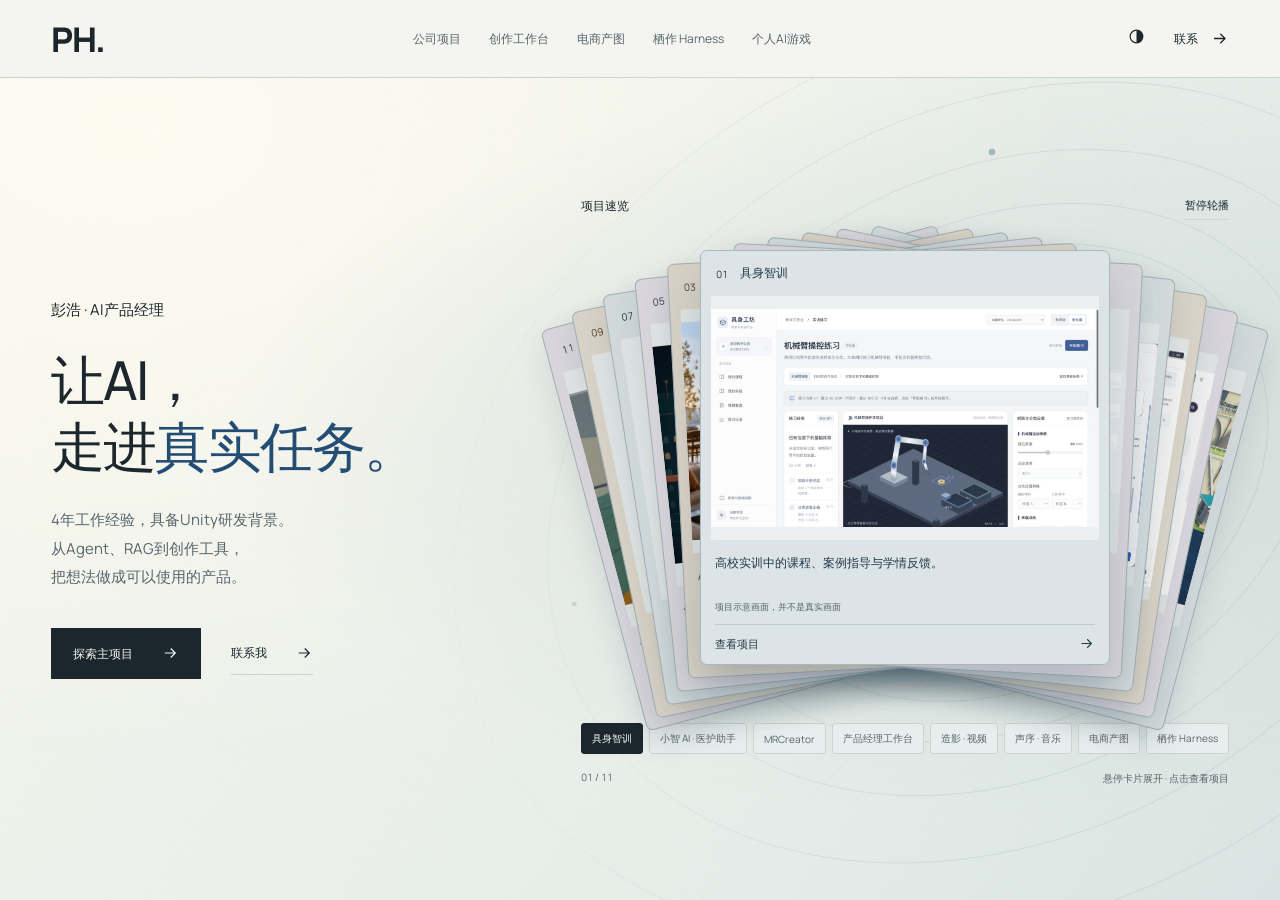
==== commit a2302072: "Update project descriptions from latest resume" ====
--- a/index.html
+++ b/index.html
@@ -1 +1 @@
-<!doctype html><html lang="zh-CN"><head><meta charset="UTF-8"><meta name="viewport" content="width=device-width, initial-scale=1"><meta name="description" content="5个模块，11个产品与互动体验。具身智能教育、医护智能体、MR创作、Harness、桌面工作台与AI辅助游戏开发。"><meta name="theme-color" content="#f4f5f0"><title>PH. / AI Project Archive — 彭浩项目作品集</title><link rel="icon" href="assets/favicon.svg" type="image/svg+xml"><link rel="stylesheet" href="showroom.css?v=4"><link rel="stylesheet" href="atmospheres.css?v=1"><script src="showroom.js?v=6" defer></script><script src="scene-navigation.js?v=2" defer></script></head><body><a class="skip" href="#main">跳转到内容</a><header class="nav"><a class="wordmark" href="#home" aria-label="彭浩首页">PH.</a><nav id="module-menu" aria-label="五个作品模块"><a href="#company-projects">公司项目</a><a href="#workbench-projects">创作工作台</a><a href="#commerce-projects">电商产图</a><a href="#harness-projects">栖作 Harness</a><a href="#game-projects">个人AI游戏</a></nav><div class="nav-end"><button id="menu-toggle" aria-expanded="false" aria-controls="module-menu">作品目录</button><button id="theme-toggle" aria-label="切换深色模式"><svg viewBox="0 0 24 24" aria-hidden="true"><circle cx="12" cy="12" r="8" fill="none" stroke="currentColor" stroke-width="1.5"/><path d="M12 4a8 8 0 0 1 0 16Z" fill="currentColor"/></svg></button><a href="#contact">联系 <svg viewBox="0 0 24 24" fill="none" aria-hidden="true"><path d="M5 12h14m-6-6 6 6-6 6" stroke="currentColor" stroke-width="1.6"/></svg></a></div></header><main id="main"><section id="home" class="hero"><div class="scene-atmosphere" aria-hidden="true"><div class="atmosphere-light"></div><img class="atmosphere-geometry" src="assets/backgrounds/home-orbits.svg" alt="" decoding="async"></div><div class="hero-copy"><p class="hero-identity">彭浩 · AI产品经理</p><h1>让AI，<br><span class="hero-second">走进<span>真实任务。</span></span></h1><p class="hero-description">4年工作经验，具备Unity研发背景。<br>从Agent、RAG到创作工具，<br>把想法做成可以使用的产品。</p><div class="hero-actions"><a class="solid-action" href="#education">探索主项目 <svg viewBox="0 0 24 24" fill="none" aria-hidden="true"><path d="M5 12h14m-6-6 6 6-6 6" stroke="currentColor" stroke-width="1.6"/></svg></a><a class="text-action" href="#contact">联系我 <svg viewBox="0 0 24 24" fill="none" aria-hidden="true"><path d="M5 12h14m-6-6 6 6-6 6" stroke="currentColor" stroke-width="1.6"/></svg></a></div></div><div class="hero-media quicklook"><div class="quicklook-heading"><span>项目速览</span><button id="quicklook-toggle" aria-pressed="false">暂停轮播</button></div><div class="quick-deck" id="quick-deck" aria-label="十一项目折叠卡片"><article class="quick-card is-active" data-quick-card="0" style="--card-order:0"><button class="quick-card-tab" id="quick-tab-0" aria-expanded="true" aria-controls="quick-preview-0" data-quick-select="0"><span class="quick-number">01</span><span class="quick-name">具身智训</span></button><div class="quick-preview" id="quick-preview-0" ><div class="quick-image-link"><img src="assets/education-training.png" alt="具身智训项目预览" ></div><div class="quick-copy"><p>高校实训中的课程、案例指导与学情反馈。</p><small>项目示意画面，并不是真实画面</small><a class="quick-project-link" href="#education" tabindex="0">查看项目 <svg viewBox="0 0 24 24" fill="none" aria-hidden="true"><path d="M5 12h14m-6-6 6 6-6 6" stroke="currentColor" stroke-width="1.5"/></svg></a></div></div></article><article class="quick-card " data-quick-card="1" style="--card-order:1"><button class="quick-card-tab" id="quick-tab-1" aria-expanded="false" aria-controls="quick-preview-1" data-quick-select="1"><span class="quick-number">02</span><span class="quick-name">医护智能客服</span></button><div class="quick-preview" id="quick-preview-1" inert><div class="quick-image-link"><img src="assets/healthcare-dify.png" alt="医护智能客服项目预览" loading=lazy></div><div class="quick-copy"><p>在仿真练习现场回答步骤与专业名词问题。</p><small>项目示意画面，并不是真实画面</small><a class="quick-project-link" href="#healthcare" tabindex="-1">查看项目 <svg viewBox="0 0 24 24" fill="none" aria-hidden="true"><path d="M5 12h14m-6-6 6 6-6 6" stroke="currentColor" stroke-width="1.5"/></svg></a></div></div></article><article class="quick-card " data-quick-card="2" style="--card-order:2"><button class="quick-card-tab" id="quick-tab-2" aria-expanded="false" aria-controls="quick-preview-2" data-quick-select="2"><span class="quick-number">03</span><span class="quick-name">MRCreate</span></button><div class="quick-preview" id="quick-preview-2" inert><div class="quick-image-link"><img src="assets/mrcreate-spatial-gallery-reference.png" alt="MRCreate项目预览" loading=lazy></div><div class="quick-copy"><p>AI生图与混合现实空间预览。</p><small>项目示意画面，并不是真实画面</small><a class="quick-project-link" href="#mrcreate" tabindex="-1">查看项目 <svg viewBox="0 0 24 24" fill="none" aria-hidden="true"><path d="M5 12h14m-6-6 6 6-6 6" stroke="currentColor" stroke-width="1.5"/></svg></a></div></div></article><article class="quick-card " data-quick-card="3" style="--card-order:3"><button class="quick-card-tab" id="quick-tab-3" aria-expanded="false" aria-controls="quick-preview-3" data-quick-select="3"><span class="quick-number">04</span><span class="quick-name">产品经理工作台</span></button><div class="quick-preview" id="quick-preview-3" inert><div class="quick-image-link"><img src="assets/product-workflow-canvas.png" alt="产品经理工作台项目预览" loading=lazy></div><div class="quick-copy"><p>将资料、搜索和报告串成可调整的研究流程。</p><a class="quick-project-link" href="#product-workbench" tabindex="-1">查看项目 <svg viewBox="0 0 24 24" fill="none" aria-hidden="true"><path d="M5 12h14m-6-6 6 6-6 6" stroke="currentColor" stroke-width="1.5"/></svg></a></div></div></article><article class="quick-card " data-quick-card="4" style="--card-order:4"><button class="quick-card-tab" id="quick-tab-4" aria-expanded="false" aria-controls="quick-preview-4" data-quick-select="4"><span class="quick-number">05</span><span class="quick-name">造影 · 视频</span></button><div class="quick-preview" id="quick-preview-4" inert><div class="quick-image-link"><img src="assets/robot-courier-cover.jpg" alt="造影 · 视频项目预览" loading=lazy></div><div class="quick-copy"><p>生成之后，还能继续修改镜头和时间线。</p><a class="quick-project-link" href="#video-workbench" tabindex="-1">查看项目 <svg viewBox="0 0 24 24" fill="none" aria-hidden="true"><path d="M5 12h14m-6-6 6 6-6 6" stroke="currentColor" stroke-width="1.5"/></svg></a></div></div></article><article class="quick-card " data-quick-card="5" style="--card-order:5"><button class="quick-card-tab" id="quick-tab-5" aria-expanded="false" aria-controls="quick-preview-5" data-quick-select="5"><span class="quick-number">06</span><span class="quick-name">声序 · 音乐</span></button><div class="quick-preview" id="quick-preview-5" inert><div class="quick-image-link"><img src="assets/music-workspace.jpg" alt="声序 · 音乐项目预览" loading=lazy></div><div class="quick-copy"><p>用可编辑乐谱承接AI编曲，保留局部控制。</p><a class="quick-project-link" href="#music-workbench" tabindex="-1">查看项目 <svg viewBox="0 0 24 24" fill="none" aria-hidden="true"><path d="M5 12h14m-6-6 6 6-6 6" stroke="currentColor" stroke-width="1.5"/></svg></a></div></div></article><article class="quick-card " data-quick-card="6" style="--card-order:6"><button class="quick-card-tab" id="quick-tab-6" aria-expanded="false" aria-controls="quick-preview-6" data-quick-select="6"><span class="quick-number">07</span><span class="quick-name">电商产图</span></button><div class="quick-preview" id="quick-preview-6" inert><div class="quick-image-link"><img src="assets/commerce-result.png" alt="电商产图项目预览" loading=lazy></div><div class="quick-copy"><p>原图抠出商品，再为商品生成新场景。</p><a class="quick-project-link" href="#commerce" tabindex="-1">查看项目 <svg viewBox="0 0 24 24" fill="none" aria-hidden="true"><path d="M5 12h14m-6-6 6 6-6 6" stroke="currentColor" stroke-width="1.5"/></svg></a></div></div></article><article class="quick-card " data-quick-card="7" style="--card-order:7"><button class="quick-card-tab" id="quick-tab-7" aria-expanded="false" aria-controls="quick-preview-7" data-quick-select="7"><span class="quick-number">08</span><span class="quick-name">栖作 Harness</span></button><div class="quick-preview" id="quick-preview-7" inert><div class="quick-image-link"><img src="assets/harness-workbench.png" alt="栖作 Harness项目预览" loading=lazy></div><div class="quick-copy"><p>让角色、记忆和文件交接围绕实际交付协作。</p><a class="quick-project-link" href="#harness" tabindex="-1">查看项目 <svg viewBox="0 0 24 24" fill="none" aria-hidden="true"><path d="M5 12h14m-6-6 6 6-6 6" stroke="currentColor" stroke-width="1.5"/></svg></a></div></div></article><article class="quick-card " data-quick-card="8" style="--card-order:8"><button class="quick-card-tab" id="quick-tab-8" aria-expanded="false" aria-controls="quick-preview-8" data-quick-select="8"><span class="quick-number">09</span><span class="quick-name">漫游星空</span></button><div class="quick-preview" id="quick-preview-8" inert><div class="quick-image-link"><img src="assets/starry-cover.jpg" alt="漫游星空项目预览" loading=lazy></div><div class="quick-copy"><p>走进三维笔触组成的名画世界。</p><a class="quick-project-link" href="#starry" tabindex="-1">查看项目 <svg viewBox="0 0 24 24" fill="none" aria-hidden="true"><path d="M5 12h14m-6-6 6 6-6 6" stroke="currentColor" stroke-width="1.5"/></svg></a></div></div></article><article class="quick-card " data-quick-card="9" style="--card-order:9"><button class="quick-card-tab" id="quick-tab-9" aria-expanded="false" aria-controls="quick-preview-9" data-quick-select="9"><span class="quick-number">10</span><span class="quick-name">云上列车</span></button><div class="quick-preview" id="quick-preview-9" inert><div class="quick-image-link"><img src="assets/cloud-cover.jpg" alt="云上列车项目预览" loading=lazy></div><div class="quick-copy"><p>云端旅行、自由观景与下车探索。</p><a class="quick-project-link" href="#cloud" tabindex="-1">查看项目 <svg viewBox="0 0 24 24" fill="none" aria-hidden="true"><path d="M5 12h14m-6-6 6 6-6 6" stroke="currentColor" stroke-width="1.5"/></svg></a></div></div></article><article class="quick-card " data-quick-card="10" style="--card-order:10"><button class="quick-card-tab" id="quick-tab-10" aria-expanded="false" aria-controls="quick-preview-10" data-quick-select="10"><span class="quick-number">11</span><span class="quick-name">老板来了</span></button><div class="quick-preview" id="quick-preview-10" inert><div class="quick-image-link"><img src="assets/boss-cover.png" alt="老板来了项目预览" loading=lazy></div><div class="quick-copy"><p>75秒内，用单键切屏做风险收益判断。</p><a class="quick-project-link" href="#boss" tabindex="-1">查看项目 <svg viewBox="0 0 24 24" fill="none" aria-hidden="true"><path d="M5 12h14m-6-6 6 6-6 6" stroke="currentColor" stroke-width="1.5"/></svg></a></div></div></article></div><div class="quick-selectors" role="group" aria-label="选择速览项目"><button data-quick-select="0" aria-pressed="true">具身智训</button><button data-quick-select="1" aria-pressed="false">医护智能客服</button><button data-quick-select="2" aria-pressed="false">MRCreate</button><button data-quick-select="3" aria-pressed="false">产品经理工作台</button><button data-quick-select="4" aria-pressed="false">造影 · 视频</button><button data-quick-select="5" aria-pressed="false">声序 · 音乐</button><button data-quick-select="6" aria-pressed="false">电商产图</button><button data-quick-select="7" aria-pressed="false">栖作 Harness</button><button data-quick-select="8" aria-pressed="false">漫游星空</button><button data-quick-select="9" aria-pressed="false">云上列车</button><button data-quick-select="10" aria-pressed="false">老板来了</button></div><div class="quicklook-footer"><span id="quicklook-position">01 / 11</span><p>悬停卡片展开 · 点击查看项目</p></div></div></section><div id="projects" class="collection-overview"><span>作品集</span><p>5个方向，11个产品与互动体验。</p><nav><a href="#company-projects">公司项目</a><a href="#workbench-projects">创作工作台</a><a href="#commerce-projects">电商产图</a><a href="#harness-projects">栖作 Harness</a><a href="#game-projects">个人AI游戏</a></nav></div><section class="project-chapter theme-company" id="company-projects" aria-labelledby="company-projects-title"><div class="scene-atmosphere" aria-hidden="true"><div class="atmosphere-light"></div><img class="atmosphere-geometry" src="assets/backgrounds/company-grid.svg" alt="" decoding="async"></div><div class="chapter-banner"><p>公司项目</p><h2>在真实业务里，建立AI产品能力。</h2><span class="chapter-rule"></span></div><div class="chapter-body"><aside class="chapter-intro"><span class="collection-position">01 / 05</span><h2 id="company-projects-title">公司项目</h2><p>高校教学、医护答疑与MR创作。</p><nav aria-label="公司项目项目目录"><a href="#education">具身智训<svg viewBox="0 0 24 24" fill="none" aria-hidden="true"><path d="M5 12h14m-6-6 6 6-6 6" stroke="currentColor" stroke-width="1.6"/></svg></a><a href="#healthcare">医护智能客服<svg viewBox="0 0 24 24" fill="none" aria-hidden="true"><path d="M5 12h14m-6-6 6 6-6 6" stroke="currentColor" stroke-width="1.6"/></svg></a><a href="#mrcreate">MRCreate<svg viewBox="0 0 24 24" fill="none" aria-hidden="true"><path d="M5 12h14m-6-6 6 6-6 6" stroke="currentColor" stroke-width="1.6"/></svg></a></nav></aside><div class="chapter-projects"><article class="project flagship" id="education"><div class="project-heading"><div><p class="project-meta">主项目 · AI产品经理 · 2025.09—2026.09</p><h3>具身智训</h3><p class="project-promise">让高校实训，从“跟着做”走向“理解后会做”。</p></div></div><div class="prototype-preview" id="prototype-preview"><p class="company-visual-note">项目示意画面，并不是真实画面</p><div class="stage-tabs prototype-toolbar"><span>具身智训 · 可交互原型</span><button id="expand-prototype" type="button" aria-expanded="false">放大体验</button><a href="demos/robotlab/index.html" target="_blank" rel="noopener">独立窗口</a></div><div class="prototype-mount" id="prototype-inline"><div class="prototype-stage" id="prototype-stage"><iframe id="education-prototype" src="demos/robotlab/index.html" title="具身智训教学平台可交互原型" loading="eager" allowfullscreen></iframe></div></div><p class="stage-caption">建议体验：教师看板 → 切换学生 → 课程练习 → 操作与助教反馈。使用本地与合成演示数据。</p></div><div class="project-context" data-intro="education"><div class="context-item"><h4>项目背景</h4><p>传统教育平台课程更新缓慢、系统老旧，难以跟上具身智能领域的知识迭代；高校新开相关课程后，还需要把机器视觉、机械臂操控的原理教学与实操练习组织在同一平台中。因此从0到1规划具身智能Agent教学平台。</p></div><div class="context-item"><h4>目标用户</h4><p>高校具身智能、机器人工程等相关课程的教师与学生。教师需要发布课程、管理班级、维护案例并查看学情；学生需要完成课程练习、对低分内容补练，并查看错题与学习记录。</p></div><div class="context-item"><h4>解决的问题</h4><p>教师侧解决课程与案例难更新、学生进展难集中掌握的问题；学生侧解决独立练习时缺少过程指导、完成操作后不清楚薄弱点的问题。平台将课程、案例指导、操作评分、学习分析与补练衔接起来，支持教学内容持续扩展。</p></div></div><div class="project-actions"><button class="text-action" data-case="0">我的判断与项目过程 <svg viewBox="0 0 24 24" fill="none" aria-hidden="true"><path d="M5 12h14m-6-6 6 6-6 6" stroke="currentColor" stroke-width="1.6"/></svg></button></div></article><article class="project " id="healthcare"><div class="project-heading"><div><p class="project-meta">AI产品经理 · 2024.08—2026.09</p><h3>医护智能客服</h3><p class="project-promise">把答疑放进练习现场，让操作疑问有据可查。</p></div></div><p class="company-visual-note">项目示意画面，并不是真实画面</p><div class="health-stage"><div class="question-scene"><span>练习中的一个问题</span><blockquote>“下一步该做什么？”</blockquote><p>把学生的口语化提问，连接到当前操作与相关知识。</p><small>问答场景示意，非实时模型回答</small></div><div class="workflow-evidence"><button class="image-expand" data-image="assets/healthcare-dify.png" aria-label="放大医护智能体Dify流程示意"><img src="assets/healthcare-dify.png" alt="医护智能体Dify流程示意" loading="lazy"></button><p>意图识别 → 问题改写 → 混合检索 → 专业回复</p></div></div><div class="project-context" data-intro="healthcare"><div class="context-item"><h4>项目背景</h4><p>公司已有压疮、灌肠、新生儿、心肺等医护仿真教学案例，学生能够模拟操作并获得评分，但练习中遇到不会的步骤或不懂的专业名词，仍需要额外求助。项目是在这些存量仿真软件中增加AI答疑与流程指引。</p></div><div class="context-item"><h4>目标用户</h4><p>在高校医护仿真软件中进行练习的医学专业学生。典型提问包括“这一步怎么做”“这个专业名词是什么意思”“按当前流程下一步该做什么”。</p></div><div class="context-item"><h4>解决的问题</h4><p>让学生在练习界面内获得与当前案例相关的解释和操作建议，减少查资料或等待答疑造成的中断；对命中特定流程的提问，衔接仿真软件内的操作指引。回答需要依据业务知识，避免脱离案例泛泛作答。</p></div></div><div class="project-actions"><button class="text-action" data-case="1">我的判断与项目过程 <svg viewBox="0 0 24 24" fill="none" aria-hidden="true"><path d="M5 12h14m-6-6 6 6-6 6" stroke="currentColor" stroke-width="1.6"/></svg></button></div></article><article class="project " id="mrcreate"><div class="project-heading"><div><p class="project-meta">AI产品经理 · 2023.05—2024.06</p><h3>MRCreate</h3><p class="project-promise">将AI生成的画面，带进可以漫游的混合现实空间。</p></div></div><p class="company-visual-note">项目示意画面，并不是真实画面</p><figure class="scene-cover"><button class="image-expand" data-image="assets/mrcreate-spatial-gallery-reference.png" aria-label="放大MR空间漫游与AI图像预览场景概念图"><img src="assets/mrcreate-spatial-gallery-reference.png" alt="MR空间漫游与AI图像预览场景概念图" loading="lazy"></button><figcaption>MR空间漫游与AI图像预览 · AI生成场景概念图，非产品实拍</figcaption></figure><div class="project-context" data-intro="mrcreate"><div class="context-item"><h4>项目背景</h4><p>MR创作平台已有场景跳转、特效、渲染风格和动画组件，但用户创作空间内容仍受现有素材限制。随着AI生图能力与MR体验结合，公司希望补齐图像创作入口，并验证生成质量、等待时间和运行成本是否满足日常使用。</p></div><div class="context-item"><h4>目标用户</h4><p>MR/VR爱好者与轻量空间内容创作者。他们希望按自己的想法获得不同风格的图像，并在MR空间中查看效果，而不必先掌握专业绘画或复杂的生成工作流。</p></div><div class="context-item"><h4>解决的问题</h4><p>降低从创意到空间素材的制作门槛：在平台内选择风格、发起生图、查看生成状态并预览结果，同时支持高清放大。方案在1024尺寸下约15秒生成一张、单张成本约0.015元，兼顾创作等待与日常运行成本。</p></div></div><div class="project-actions"><button class="text-action" data-case="2">我的判断与项目过程 <svg viewBox="0 0 24 24" fill="none" aria-hidden="true"><path d="M5 12h14m-6-6 6 6-6 6" stroke="currentColor" stroke-width="1.6"/></svg></button></div></article></div></div></section><section class="project-chapter theme-workbenches" id="workbench-projects" aria-labelledby="workbench-projects-title"><div class="scene-atmosphere" aria-hidden="true"><div class="atmosphere-light"></div><img class="atmosphere-geometry" src="assets/backgrounds/workbench-waves.svg" alt="" decoding="async"></div><div class="chapter-banner"><p>创作工作台</p><h2>让生成，继续成为创作。</h2><span class="chapter-rule"></span></div><div class="chapter-body"><aside class="chapter-intro"><span class="collection-position">02 / 05</span><h2 id="workbench-projects-title">创作工作台</h2><p>产品研究、视频与音乐，三个可编辑的工作台。</p><nav aria-label="创作工作台项目目录"><a href="#product-workbench">产品经理工作台<svg viewBox="0 0 24 24" fill="none" aria-hidden="true"><path d="M5 12h14m-6-6 6 6-6 6" stroke="currentColor" stroke-width="1.6"/></svg></a><a href="#video-workbench">造影 · 视频<svg viewBox="0 0 24 24" fill="none" aria-hidden="true"><path d="M5 12h14m-6-6 6 6-6 6" stroke="currentColor" stroke-width="1.6"/></svg></a><a href="#music-workbench">声序 · 音乐<svg viewBox="0 0 24 24" fill="none" aria-hidden="true"><path d="M5 12h14m-6-6 6 6-6 6" stroke="currentColor" stroke-width="1.6"/></svg></a></nav></aside><div class="chapter-projects"><article class="project " id="product-workbench"><div class="project-heading"><div><p class="project-meta">个人项目 · AI产品经理</p><h3>产品经理工作台</h3><p class="project-promise">把零散的研究对话，组织成可复用的工作流程。</p></div></div><div class="product-stage" data-stage><div class="stage-tabs" role="tablist" aria-label="product展示内容"><button role="tab" id="product-tab-0" aria-controls="product-panel-0" aria-selected="true" tabindex="0" data-panel="product-panel-0">工作流编排</button><button role="tab" id="product-tab-1" aria-controls="product-panel-1" aria-selected="false" tabindex="-1" data-panel="product-panel-1">分析报告</button></div><div class="stage-screen"><div class="stage-panel" role="tabpanel" id="product-panel-0" aria-labelledby="product-tab-0" ><button class="image-expand" data-image="assets/product-workflow-canvas.png" aria-label="放大产品经理工作台工作流编排界面"><img src="assets/product-workflow-canvas.png" alt="产品经理工作台工作流编排界面" loading="lazy"></button></div><div class="stage-panel" role="tabpanel" id="product-panel-1" aria-labelledby="product-tab-1" hidden><button class="image-expand" data-image="assets/product-analysis-report.png" aria-label="放大产品经理工作台分析报告界面"><img src="assets/product-analysis-report.png" alt="产品经理工作台分析报告界面" loading="lazy"></button></div></div><p class=stage-caption>实际原型界面 · 30个独立节点与启动模板</p></div><div class="project-context" data-intro="product-workbench"><div class="context-item"><h4>项目背景</h4><p>在个人产品研究实践中，资料输入、联网搜索、市场与用户分析、报告整理需要跨多个工具进行。通用AI对话虽然能输出内容，但中间过程难以分步调整，资料与结果也需要人工反复搬运，因此开发可视化产品研究工作台。</p></div><div class="context-item"><h4>目标用户</h4><p>需要做市场调研、用户分析、竞品研究和报告整理的产品经理，以及承担产品研究任务的独立开发者。使用者需要掌握研究过程，并能修改某一步后继续推进。</p></div><div class="context-item"><h4>解决的问题</h4><p>将资料、搜索、分析和报告产出拆成可连接的节点，支持节点独立配置、对话和文档编辑。某个环节需要补充资料或调整结论时，可以局部修改，而不必从一条长对话中重新整理整份报告；已提供30个独立节点与启动模板。</p></div></div> <div class="project-actions"><button class="text-action" data-case="3">我的判断与项目过程 <svg viewBox="0 0 24 24" fill="none" aria-hidden="true"><path d="M5 12h14m-6-6 6 6-6 6" stroke="currentColor" stroke-width="1.6"/></svg></button></div></article><article class="project " id="video-workbench"><div class="project-heading"><div><p class="project-meta">个人项目 · AI产品经理</p><h3>造影 · 视频工作台</h3><p class="project-promise">从一句创意，到还能继续修改的视频。</p></div></div><div class="product-stage" data-stage><div class="stage-tabs" role="tablist" aria-label="video展示内容"><button role="tab" id="video-tab-0" aria-controls="video-panel-0" aria-selected="true" tabindex="0" data-panel="video-panel-0">小机器人</button><button role="tab" id="video-tab-1" aria-controls="video-panel-1" aria-selected="false" tabindex="-1" data-panel="video-panel-1">纸花苏醒</button><button role="tab" id="video-tab-2" aria-controls="video-panel-2" aria-selected="false" tabindex="-1" data-panel="video-panel-2">工作台界面</button></div><div class="stage-screen"><div class="stage-panel" role="tabpanel" id="video-panel-0" aria-labelledby="video-tab-0" ><video controls playsinline preload="none" poster="assets/robot-courier-cover.jpg" aria-label="小机器人30秒动画样片"><source src="assets/robot-courier-demo.mp4" type="video/mp4"></video></div><div class="stage-panel" role="tabpanel" id="video-panel-1" aria-labelledby="video-tab-1" hidden><video controls playsinline preload="none" poster="assets/video-workbench.png" aria-label="纸花苏醒动画样片"><source src="assets/video-demo.mp4" type="video/mp4"></video></div><div class="stage-panel" role="tabpanel" id="video-panel-2" aria-labelledby="video-tab-2" hidden><button class="image-expand" data-image="assets/video-workbench.png" aria-label="放大造影视频工作台实际界面"><img src="assets/video-workbench.png" alt="造影视频工作台实际界面" loading="lazy"></button></div></div><p class=stage-caption>工作台实际产物 · 视频包含音轨，点击播放开启声音</p></div><div class="project-context" data-intro="video-workbench"><div class="context-item"><h4>项目背景</h4><p>个人制作产品演示与动态图形时，通用AI生成的代码或视频仍需要人工衔接预览、修改与导出。尤其是局部镜头不符合要求时，缺少能保留其他内容、继续编辑的工作环境，因此开发视频创作工作台。</p></div><div class="context-item"><h4>目标用户</h4><p>需要制作产品演示、讲解动画和短片的独立创作者，以及希望借助AI完成视频制作的产品人员。重点场景是从一个创意出发，反复检查镜头和节奏，交付可播放的成片。</p></div><div class="context-item"><h4>解决的问题</h4><p>把制作任务书确认、动画生成、真实帧预览、时间线编辑与成片导出连接起来。用户可以限定选段让AI修改，并继续调整工程，而不是每次重新生成整条视频；支持1080p / 30fps导出，页面展示纸花与小机器人两段实际产物。</p></div></div> <div class="project-actions"><button class="text-action" data-case="3">我的判断与项目过程 <svg viewBox="0 0 24 24" fill="none" aria-hidden="true"><path d="M5 12h14m-6-6 6 6-6 6" stroke="currentColor" stroke-width="1.6"/></svg></button></div></article><article class="project " id="music-workbench"><div class="project-heading"><div><p class="project-meta">个人项目 · AI产品经理</p><h3>声序 · 音乐工作台</h3><p class="project-promise">让AI写出的旋律，成为可以调整的每一个音符。</p></div></div><div class="product-stage" data-stage><div class="stage-tabs" role="tablist" aria-label="music展示内容"><button role="tab" id="music-tab-0" aria-controls="music-panel-0" aria-selected="true" tabindex="0" data-panel="music-panel-0">编曲工作台</button><button role="tab" id="music-tab-1" aria-controls="music-panel-1" aria-selected="false" tabindex="-1" data-panel="music-panel-1">音符编辑</button></div><div class="stage-screen"><div class="stage-panel" role="tabpanel" id="music-panel-0" aria-labelledby="music-tab-0" ><button class="image-expand" data-image="assets/music-workspace.jpg" aria-label="放大声序多轨音乐编曲工作台"><img src="assets/music-workspace.jpg" alt="声序多轨音乐编曲工作台" loading="lazy"></button></div><div class="stage-panel" role="tabpanel" id="music-panel-1" aria-labelledby="music-tab-1" hidden><button class="image-expand" data-image="assets/music-editor.jpg" aria-label="放大声序音乐编辑界面"><img src="assets/music-editor.jpg" alt="声序音乐编辑界面" loading="lazy"></button></div></div></div><div class="listening-room"><div class="listening-heading"><span>试听工作台的实际作品</span><strong id="music-title">绿野之风</strong><p id="music-description">72 BPM · 16小节 · 10个声部</p></div><div class="listening-player"><div class="music-choices" role="group" aria-label="选择试听曲目"><button class="active" aria-pressed="true" data-track="green">绿野之风</button><button aria-pressed="false" data-track="starlight">下一秒的微光</button></div><audio id="music-player" controls preload="none" src="assets/green-field-wind.mp3" aria-label="绿野之风音乐试听"></audio></div></div><div class="project-context" data-intro="music-workbench"><div class="context-item"><h4>项目背景</h4><p>直接让AI生成音频，通常难以精确修改某个声部、某段旋律或某种乐器；一次调整可能影响整首作品。个人配乐实践需要保留已经满意的部分，并继续编辑，因此开发基于结构化乐谱的音乐工作台。</p></div><div class="context-item"><h4>目标用户</h4><p>需要创作配乐、音乐草稿或多轨作品的个人创作者。使用者既希望AI帮助编曲，也需要直接调整音符、鼓点、乐器和音轨参数，而不是只接收一段最终音频。</p></div><div class="context-item"><h4>解决的问题</h4><p>将AI创作结果转成可编辑的乐谱与音轨，经校验后使用真实采样演奏；局部修改可限定在指定轨道与节拍范围，保留范围外内容。工作台支持71种乐器、最多32条音轨，并可导出WAV和MIDI；提供《绿野之风》等实际作品试听。</p></div></div> <div class="project-actions"><button class="text-action" data-case="3">我的判断与项目过程 <svg viewBox="0 0 24 24" fill="none" aria-hidden="true"><path d="M5 12h14m-6-6 6 6-6 6" stroke="currentColor" stroke-width="1.6"/></svg></button></div></article></div></div></section><section class="project-chapter theme-commerce" id="commerce-projects" aria-labelledby="commerce-projects-title"><div class="scene-atmosphere" aria-hidden="true"><div class="atmosphere-light"></div><img class="atmosphere-geometry" src="assets/backgrounds/commerce-studio.svg" alt="" decoding="async"></div><div class="chapter-banner"><p>电商产图</p><h2>给商品一个新场景。</h2><span class="chapter-rule"></span></div><div class="chapter-body"><aside class="chapter-intro"><span class="collection-position">03 / 05</span><h2 id="commerce-projects-title">电商产图</h2><p>为中小商家探索更及时的素材生产方式。</p><nav aria-label="电商产图项目目录"><a href="#commerce">电商产图助手<svg viewBox="0 0 24 24" fill="none" aria-hidden="true"><path d="M5 12h14m-6-6 6 6-6 6" stroke="currentColor" stroke-width="1.6"/></svg></a></nav></aside><div class="chapter-projects"><article class="project " id="commerce"><div class="project-heading"><div><p class="project-meta">个人项目 · AI产品经理</p><h3>电商产图</h3><p class="project-promise">商品保真，场景出新。</p></div></div><div class="product-stage" data-stage><div class="stage-tabs" role="tablist" aria-label="commerce展示内容"><button role="tab" id="commerce-tab-0" aria-controls="commerce-panel-0" aria-selected="true" tabindex="0" data-panel="commerce-panel-0">使用页面</button><button role="tab" id="commerce-tab-1" aria-controls="commerce-panel-1" aria-selected="false" tabindex="-1" data-panel="commerce-panel-1">Agent配置</button><button role="tab" id="commerce-tab-2" aria-controls="commerce-panel-2" aria-selected="false" tabindex="-1" data-panel="commerce-panel-2">成图示例</button></div><div class="stage-screen"><div class="stage-panel" role="tabpanel" id="commerce-panel-0" aria-labelledby="commerce-tab-0" ><button class="image-expand" data-image="assets/commerce-studio.png" aria-label="放大商品图工作室使用页面"><img src="assets/commerce-studio.png" alt="商品图工作室使用页面" loading="lazy"></button></div><div class="stage-panel" role="tabpanel" id="commerce-panel-1" aria-labelledby="commerce-tab-1" hidden><button class="image-expand" data-image="assets/commerce-config.png" aria-label="放大商品图助手Agent配置页面"><img src="assets/commerce-config.png" alt="商品图助手Agent配置页面" loading="lazy"></button></div><div class="stage-panel" role="tabpanel" id="commerce-panel-2" aria-labelledby="commerce-tab-2" hidden><button class="image-expand" data-image="assets/commerce-result.png" aria-label="放大根据商品参考图生成的耳机场景图"><img src="assets/commerce-result.png" alt="根据商品参考图生成的耳机场景图" loading="lazy"></button></div></div><p class=stage-caption>实际界面与生成产物 · 点击图片可放大查看</p></div><div class="project-context" data-intro="commerce"><div class="context-item"><h4>项目背景</h4><p>电商宣传图依赖人工设计与拍摄，产出规模受人力和制作周期限制，部分商家难以及时更新新品宣传及已有商品素材。同时，直接用AI重画商品容易改变外观，难以满足商品展示的真实性要求，因此开发商品场景图助手。</p></div><div class="context-item"><h4>目标用户</h4><p>需要持续更新商品宣传素材的中小电商商家与运营人员。用户能提供商品原图和宣传想法，但不一定具备完整的拍摄方案、设计经验或提示词编写能力。</p></div><div class="context-item"><h4>解决的问题</h4><p>通过对话补齐场景、数量与画幅等需求，再交付可预览、可下载的场景图；先从原图抠出商品主体，再用于场景生成，重点保留轮廓、配色、标识和纹理。支持5种画幅及失败任务补图，减少重复制作和商品外观偏差。</p></div></div><div class="project-actions"><button class="text-action" data-case="4">我的判断与项目过程 <svg viewBox="0 0 24 24" fill="none" aria-hidden="true"><path d="M5 12h14m-6-6 6 6-6 6" stroke="currentColor" stroke-width="1.6"/></svg></button><a class="text-action" href="https://github.com/Hao2048/ecommerce-assistant" target="_blank" rel="noopener noreferrer" aria-label="在GitHub查看电商产图源码">GitHub源码 <svg viewBox="0 0 24 24" fill="none" aria-hidden="true"><path d="M5 12h14m-6-6 6 6-6 6" stroke="currentColor" stroke-width="1.6"/></svg></a></div></article></div></div></section><section class="project-chapter theme-harness" id="harness-projects" aria-labelledby="harness-projects-title"><div class="scene-atmosphere" aria-hidden="true"><div class="atmosphere-light"></div><img class="atmosphere-geometry" src="assets/backgrounds/harness-lattice.svg" alt="" decoding="async"></div><div class="chapter-banner"><p>栖作 Harness</p><h2>从对话，走向共同交付。</h2><span class="chapter-rule"></span></div><div class="chapter-body"><aside class="chapter-intro"><span class="collection-position">04 / 05</span><h2 id="harness-projects-title">栖作 Harness</h2><p>个人桌面的角色、记忆、协作与验收。</p><nav aria-label="栖作 Harness项目目录"><a href="#harness">多角色工作环境<svg viewBox="0 0 24 24" fill="none" aria-hidden="true"><path d="M5 12h14m-6-6 6 6-6 6" stroke="currentColor" stroke-width="1.6"/></svg></a></nav></aside><div class="chapter-projects"><article class="project " id="harness"><div class="project-heading"><div><p class="project-meta">个人项目 · AI产品经理</p><h3>栖作 Harness</h3><p class="project-promise">让多个AI角色，围绕同一份交付协作。</p></div></div><div class="product-stage" data-stage><div class="stage-tabs" role="tablist" aria-label="harness展示内容"><button role="tab" id="harness-tab-0" aria-controls="harness-panel-0" aria-selected="true" tabindex="0" data-panel="harness-panel-0">协作工作台</button><button role="tab" id="harness-tab-1" aria-controls="harness-panel-1" aria-selected="false" tabindex="-1" data-panel="harness-panel-1">角色配置</button><button role="tab" id="harness-tab-2" aria-controls="harness-panel-2" aria-selected="false" tabindex="-1" data-panel="harness-panel-2">长期记忆</button></div><div class="stage-screen"><div class="stage-panel" role="tabpanel" id="harness-panel-0" aria-labelledby="harness-tab-0" ><button class="image-expand" data-image="assets/harness-workbench.png" aria-label="放大栖作多角色协作工作台"><img src="assets/harness-workbench.png" alt="栖作多角色协作工作台" loading="lazy"></button></div><div class="stage-panel" role="tabpanel" id="harness-panel-1" aria-labelledby="harness-tab-1" hidden><button class="image-expand" data-image="assets/harness-roles.png" aria-label="放大栖作角色职责配置"><img src="assets/harness-roles.png" alt="栖作角色职责配置" loading="lazy"></button></div><div class="stage-panel" role="tabpanel" id="harness-panel-2" aria-labelledby="harness-tab-2" hidden><button class="image-expand" data-image="assets/harness-memory.png" aria-label="放大栖作长期记忆管理"><img src="assets/harness-memory.png" alt="栖作长期记忆管理" loading="lazy"></button></div></div><p class=stage-caption>macOS开发预览版 · 预置演示资料库</p></div><div class="project-context" data-intro="harness"><div class="context-item"><h4>项目背景</h4><p>个人用AI处理复杂任务时，需要反复配置角色、补充背景，并人工把一个角色的结果交给另一个角色。多Agent同时输出并不等于能共同交付，因此开发栖作，将角色、记忆、协作和审阅组织成可持续使用的桌面工作环境。</p></div><div class="context-item"><h4>目标用户</h4><p>希望使用AI完成研究、策划或开发等复杂任务的个人用户。一次任务可能需要多个专业角色，但用户仍需控制职责、工具权限、执行过程和最终成果。</p></div><div class="context-item"><h4>解决的问题</h4><p>将角色职责、模型与工具配置沉淀为可复用工作配置；角色独立维护上下文，按任务依赖交接实际文件，并提供长期记忆、操作审批、变更审阅和中断恢复。让用户能检查和应用成果，而不只得到多段并列回复；预览版支持最多8个专业角色协作。</p></div></div><div class="project-actions"><button class="text-action" data-case="5">我的判断与项目过程 <svg viewBox="0 0 24 24" fill="none" aria-hidden="true"><path d="M5 12h14m-6-6 6 6-6 6" stroke="currentColor" stroke-width="1.6"/></svg></button><a class="text-action" href="https://github.com/Hao2048/qizuo" target="_blank" rel="noopener noreferrer" aria-label="在GitHub查看栖作 Harness源码">GitHub源码 <svg viewBox="0 0 24 24" fill="none" aria-hidden="true"><path d="M5 12h14m-6-6 6 6-6 6" stroke="currentColor" stroke-width="1.6"/></svg></a></div></article></div></div></section><section class="project-chapter theme-games" id="game-projects" aria-labelledby="game-projects-title"><div class="scene-atmosphere" aria-hidden="true"><div class="atmosphere-light"></div><img class="atmosphere-geometry" src="assets/backgrounds/game-cartography.svg" alt="" decoding="async"></div><div class="chapter-banner"><p>个人AI游戏</p><h2>把想象，做成可以进入的世界。</h2><span class="chapter-rule"></span></div><div class="chapter-body"><aside class="chapter-intro"><span class="collection-position">05 / 05</span><h2 id="game-projects-title">个人AI游戏</h2><p>三种轻量体验，验证AI辅助独立开发。</p><nav aria-label="个人AI游戏项目目录"><a href="#starry">漫游星空<svg viewBox="0 0 24 24" fill="none" aria-hidden="true"><path d="M5 12h14m-6-6 6 6-6 6" stroke="currentColor" stroke-width="1.6"/></svg></a><a href="#cloud">云上列车<svg viewBox="0 0 24 24" fill="none" aria-hidden="true"><path d="M5 12h14m-6-6 6 6-6 6" stroke="currentColor" stroke-width="1.6"/></svg></a><a href="#boss">老板来了<svg viewBox="0 0 24 24" fill="none" aria-hidden="true"><path d="M5 12h14m-6-6 6 6-6 6" stroke="currentColor" stroke-width="1.6"/></svg></a></nav></aside><div class="chapter-projects"><article class="project game-project" id="starry"><div class="project-heading"><div><p class="project-meta">艺术漫游 · 自由探索与自动运镜</p><h3>漫游星空</h3><p class="project-promise">走进笔触之间。</p></div></div><div class="game-stage"><video controls playsinline preload="none" poster="assets/starry-cover.jpg" aria-label="漫游星空实机演示"><source src="assets/starry-demo.mp4" type="video/mp4"></video></div><div class="project-context" data-intro="starry"><div class="context-item"><h4>项目背景</h4><p>个人AI游戏系列希望验证：在缺少完整美术、编程与声音团队的条件下，能否由产品体验目标驱动，借助AI完成可玩作品。《漫游星空》选择艺术探索场景，把静态名画转为可进入的三维笔触空间。</p></div><div class="context-item"><h4>目标用户</h4><p>喜欢艺术、空间探索与慢节奏观景的玩家。用户希望自由观看画面细节，也能以较低的操作负担欣赏整个场景，而不需要完成复杂任务或战斗。</p></div><div class="context-item"><h4>解决的问题</h4><p>把“观看一幅画”扩展为“进入画中漫游”：用户可以自由探索三维笔触构成的场景，也可以跟随自动运镜欣赏。项目交付可运行的Unity互动原型与实机演示，验证艺术意象如何转化为实际空间体验。</p></div></div><div class="project-actions"><button class="text-action" data-case="6">我的判断与项目过程 <svg viewBox="0 0 24 24" fill="none" aria-hidden="true"><path d="M5 12h14m-6-6 6 6-6 6" stroke="currentColor" stroke-width="1.6"/></svg></button><a class="text-action" href="https://github.com/Hao2048/starry-night-roaming" target="_blank" rel="noopener">项目源码 <svg viewBox="0 0 24 24" fill="none" aria-hidden="true"><path d="M5 12h14m-6-6 6 6-6 6" stroke="currentColor" stroke-width="1.6"/></svg></a></div></article><article class="project game-project" id="cloud"><div class="project-heading"><div><p class="project-meta">放松观景 · 列车旅行与下车探索</p><h3>云上列车</h3><p class="project-promise">把一段休息，交给云端旅程。</p></div></div><div class="game-stage"><video controls playsinline preload="none" poster="assets/cloud-cover.jpg" aria-label="云上列车实机演示"><source src="assets/cloud-demo.mp4" type="video/mp4"></video></div><div class="project-context" data-intro="cloud"><div class="context-item"><h4>项目背景</h4><p>个人AI游戏系列围绕短时娱乐、放松观景与艺术探索开展创作。《云上列车》选择工作间隙的放松场景，用持续前进的云端旅程承载观景与探索，并验证个人借助AI完成场景、交互与声音制作的可行性。</p></div><div class="context-item"><h4>目标用户</h4><p>希望在短暂休息中放松、喜欢旅行观景和自由探索的玩家。使用者更关注旅程氛围与发现感，不希望投入大量学习成本或承担紧张的操作任务。</p></div><div class="context-item"><h4>解决的问题</h4><p>以列车旅程串联云海、城堡和沿途场景，支持自由观景与下车探索，让玩家选择欣赏或探索的节奏。项目将观景与探索模式做成可运行原型，并提供实机视频与macOS试玩包。</p></div></div><div class="project-actions"><button class="text-action" data-case="6">我的判断与项目过程 <svg viewBox="0 0 24 24" fill="none" aria-hidden="true"><path d="M5 12h14m-6-6 6 6-6 6" stroke="currentColor" stroke-width="1.6"/></svg></button><a class="text-action" href="https://github.com/Hao2048/CloudRail" target="_blank" rel="noopener">项目源码 <svg viewBox="0 0 24 24" fill="none" aria-hidden="true"><path d="M5 12h14m-6-6 6 6-6 6" stroke="currentColor" stroke-width="1.6"/></svg></a></div></article><article class="project game-project" id="boss"><div class="project-heading"><div><p class="project-meta">休闲挑战 · 单键切屏与老板预警</p><h3>老板来了</h3><p class="project-promise">75秒，在收益和风险之间做选择。</p></div></div><div class="game-stage"><video controls playsinline preload="none" poster="assets/boss-cover.png" aria-label="老板来了实机演示"><source src="assets/boss-demo.mp4" type="video/mp4"></video></div><div class="project-context" data-intro="boss"><div class="context-item"><h4>项目背景</h4><p>个人AI游戏系列需要验证不同体验目标如何落到可玩作品。《老板来了》选择办公室情境与碎片化娱乐，目标是在短局时长和低操作门槛下，通过清楚的风险与收益关系形成玩法。</p></div><div class="context-item"><h4>目标用户</h4><p>希望利用短暂休息体验轻量挑战的休闲玩家。玩家不需要学习复杂操作，但希望每次选择都有即时反馈，并能在短时间内完成一局游戏。</p></div><div class="context-item"><h4>解决的问题</h4><p>以单键切屏降低操作负担，将老板预警、连续摸鱼收益与被抓惩罚结合，让玩家判断何时继续、何时收手。75秒单局包含开始、重开和胜负反馈，已完成可运行的Unity原型、实机演示与macOS试玩包。</p></div></div><div class="project-actions"><button class="text-action" data-case="6">我的判断与项目过程 <svg viewBox="0 0 24 24" fill="none" aria-hidden="true"><path d="M5 12h14m-6-6 6 6-6 6" stroke="currentColor" stroke-width="1.6"/></svg></button><a class="text-action" href="https://github.com/Hao2048/BossIsComing" target="_blank" rel="noopener">项目源码 <svg viewBox="0 0 24 24" fill="none" aria-hidden="true"><path d="M5 12h14m-6-6 6 6-6 6" stroke="currentColor" stroke-width="1.6"/></svg></a></div></article></div></div></section><section id="contact" class="contact"><div class="scene-atmosphere" aria-hidden="true"><div class="atmosphere-light"></div><img class="atmosphere-geometry" src="assets/backgrounds/home-orbits.svg" alt="" decoding="async"></div><p>有值得讨论的产品问题？</p><h2>把下一件事，<br>一起做出来。</h2><a href="mailto:2467568775@qq.com">2467568775@qq.com <svg viewBox="0 0 24 24" fill="none" aria-hidden="true"><path d="M5 12h14m-6-6 6 6-6 6" stroke="currentColor" stroke-width="1.6"/></svg></a><footer><span>彭浩 · AI产品与独立创作</span><a href="#home">回到顶部</a></footer></section></main><dialog id="case-dialog" aria-labelledby="case-title"><div class="dialog-nav"><span>项目过程</span><button id="close-case">关闭</button></div><div id="case-content"></div></dialog><dialog id="image-dialog" aria-label="图片放大预览"><button id="close-image">关闭</button><p id="expanded-image-note" class="company-visual-note" hidden>项目示意画面，并不是真实画面</p><img id="expanded-image" alt="项目图片放大预览"></dialog><div id="toast" role="status" aria-live="polite"></div></body></html>+<!doctype html><html lang="zh-CN"><head><meta charset="UTF-8"><meta name="viewport" content="width=device-width, initial-scale=1"><meta name="description" content="5个模块，11个产品与互动体验。具身智能教育、医护智能体、MR创作、Harness、桌面工作台与AI辅助游戏开发。"><meta name="theme-color" content="#f4f5f0"><title>PH. / AI Project Archive — 彭浩项目作品集</title><link rel="icon" href="assets/favicon.svg" type="image/svg+xml"><link rel="stylesheet" href="showroom.css?v=4"><link rel="stylesheet" href="atmospheres.css?v=1"><script src="showroom.js?v=6" defer></script><script src="scene-navigation.js?v=2" defer></script></head><body><a class="skip" href="#main">跳转到内容</a><header class="nav"><a class="wordmark" href="#home" aria-label="彭浩首页">PH.</a><nav id="module-menu" aria-label="五个作品模块"><a href="#company-projects">公司项目</a><a href="#workbench-projects">创作工作台</a><a href="#commerce-projects">电商产图</a><a href="#harness-projects">栖作 Harness</a><a href="#game-projects">个人AI游戏</a></nav><div class="nav-end"><button id="menu-toggle" aria-expanded="false" aria-controls="module-menu">作品目录</button><button id="theme-toggle" aria-label="切换深色模式"><svg viewBox="0 0 24 24" aria-hidden="true"><circle cx="12" cy="12" r="8" fill="none" stroke="currentColor" stroke-width="1.5"/><path d="M12 4a8 8 0 0 1 0 16Z" fill="currentColor"/></svg></button><a href="#contact">联系 <svg viewBox="0 0 24 24" fill="none" aria-hidden="true"><path d="M5 12h14m-6-6 6 6-6 6" stroke="currentColor" stroke-width="1.6"/></svg></a></div></header><main id="main"><section id="home" class="hero"><div class="scene-atmosphere" aria-hidden="true"><div class="atmosphere-light"></div><img class="atmosphere-geometry" src="assets/backgrounds/home-orbits.svg" alt="" decoding="async"></div><div class="hero-copy"><p class="hero-identity">彭浩 · AI产品经理</p><h1>让AI，<br><span class="hero-second">走进<span>真实任务。</span></span></h1><p class="hero-description">4年工作经验，具备Unity研发背景。<br>从Agent、RAG到创作工具，<br>把想法做成可以使用的产品。</p><div class="hero-actions"><a class="solid-action" href="#education">探索主项目 <svg viewBox="0 0 24 24" fill="none" aria-hidden="true"><path d="M5 12h14m-6-6 6 6-6 6" stroke="currentColor" stroke-width="1.6"/></svg></a><a class="text-action" href="#contact">联系我 <svg viewBox="0 0 24 24" fill="none" aria-hidden="true"><path d="M5 12h14m-6-6 6 6-6 6" stroke="currentColor" stroke-width="1.6"/></svg></a></div></div><div class="hero-media quicklook"><div class="quicklook-heading"><span>项目速览</span><button id="quicklook-toggle" aria-pressed="false">暂停轮播</button></div><div class="quick-deck" id="quick-deck" aria-label="十一项目折叠卡片"><article class="quick-card is-active" data-quick-card="0" style="--card-order:0"><button class="quick-card-tab" id="quick-tab-0" aria-expanded="true" aria-controls="quick-preview-0" data-quick-select="0"><span class="quick-number">01</span><span class="quick-name">具身智训</span></button><div class="quick-preview" id="quick-preview-0" ><div class="quick-image-link"><img src="assets/education-training.png" alt="具身智训项目预览" ></div><div class="quick-copy"><p>高校实训中的课程、案例指导与学情反馈。</p><small>项目示意画面，并不是真实画面</small><a class="quick-project-link" href="#education" tabindex="0">查看项目 <svg viewBox="0 0 24 24" fill="none" aria-hidden="true"><path d="M5 12h14m-6-6 6 6-6 6" stroke="currentColor" stroke-width="1.5"/></svg></a></div></div></article><article class="quick-card " data-quick-card="1" style="--card-order:1"><button class="quick-card-tab" id="quick-tab-1" aria-expanded="false" aria-controls="quick-preview-1" data-quick-select="1"><span class="quick-number">02</span><span class="quick-name">小智 AI · 医护助手</span></button><div class="quick-preview" id="quick-preview-1" inert><div class="quick-image-link"><img src="assets/healthcare-dify.png" alt="小智 AI · 医护助手项目预览" loading=lazy></div><div class="quick-copy"><p>在仿真练习现场回答步骤与专业名词问题。</p><small>项目示意画面，并不是真实画面</small><a class="quick-project-link" href="#healthcare" tabindex="-1">查看项目 <svg viewBox="0 0 24 24" fill="none" aria-hidden="true"><path d="M5 12h14m-6-6 6 6-6 6" stroke="currentColor" stroke-width="1.5"/></svg></a></div></div></article><article class="quick-card " data-quick-card="2" style="--card-order:2"><button class="quick-card-tab" id="quick-tab-2" aria-expanded="false" aria-controls="quick-preview-2" data-quick-select="2"><span class="quick-number">03</span><span class="quick-name">MRCreator</span></button><div class="quick-preview" id="quick-preview-2" inert><div class="quick-image-link"><img src="assets/mrcreate-spatial-gallery-reference.png" alt="MRCreator项目预览" loading=lazy></div><div class="quick-copy"><p>AI生图与混合现实空间预览。</p><small>项目示意画面，并不是真实画面</small><a class="quick-project-link" href="#mrcreate" tabindex="-1">查看项目 <svg viewBox="0 0 24 24" fill="none" aria-hidden="true"><path d="M5 12h14m-6-6 6 6-6 6" stroke="currentColor" stroke-width="1.5"/></svg></a></div></div></article><article class="quick-card " data-quick-card="3" style="--card-order:3"><button class="quick-card-tab" id="quick-tab-3" aria-expanded="false" aria-controls="quick-preview-3" data-quick-select="3"><span class="quick-number">04</span><span class="quick-name">产品经理工作台</span></button><div class="quick-preview" id="quick-preview-3" inert><div class="quick-image-link"><img src="assets/product-workflow-canvas.png" alt="产品经理工作台项目预览" loading=lazy></div><div class="quick-copy"><p>将资料、搜索和报告串成可调整的研究流程。</p><a class="quick-project-link" href="#product-workbench" tabindex="-1">查看项目 <svg viewBox="0 0 24 24" fill="none" aria-hidden="true"><path d="M5 12h14m-6-6 6 6-6 6" stroke="currentColor" stroke-width="1.5"/></svg></a></div></div></article><article class="quick-card " data-quick-card="4" style="--card-order:4"><button class="quick-card-tab" id="quick-tab-4" aria-expanded="false" aria-controls="quick-preview-4" data-quick-select="4"><span class="quick-number">05</span><span class="quick-name">造影 · 视频</span></button><div class="quick-preview" id="quick-preview-4" inert><div class="quick-image-link"><img src="assets/robot-courier-cover.jpg" alt="造影 · 视频项目预览" loading=lazy></div><div class="quick-copy"><p>生成之后，还能继续修改镜头和时间线。</p><a class="quick-project-link" href="#video-workbench" tabindex="-1">查看项目 <svg viewBox="0 0 24 24" fill="none" aria-hidden="true"><path d="M5 12h14m-6-6 6 6-6 6" stroke="currentColor" stroke-width="1.5"/></svg></a></div></div></article><article class="quick-card " data-quick-card="5" style="--card-order:5"><button class="quick-card-tab" id="quick-tab-5" aria-expanded="false" aria-controls="quick-preview-5" data-quick-select="5"><span class="quick-number">06</span><span class="quick-name">声序 · 音乐</span></button><div class="quick-preview" id="quick-preview-5" inert><div class="quick-image-link"><img src="assets/music-workspace.jpg" alt="声序 · 音乐项目预览" loading=lazy></div><div class="quick-copy"><p>用可编辑乐谱承接AI编曲，保留局部控制。</p><a class="quick-project-link" href="#music-workbench" tabindex="-1">查看项目 <svg viewBox="0 0 24 24" fill="none" aria-hidden="true"><path d="M5 12h14m-6-6 6 6-6 6" stroke="currentColor" stroke-width="1.5"/></svg></a></div></div></article><article class="quick-card " data-quick-card="6" style="--card-order:6"><button class="quick-card-tab" id="quick-tab-6" aria-expanded="false" aria-controls="quick-preview-6" data-quick-select="6"><span class="quick-number">07</span><span class="quick-name">电商产图</span></button><div class="quick-preview" id="quick-preview-6" inert><div class="quick-image-link"><img src="assets/commerce-result.png" alt="电商产图项目预览" loading=lazy></div><div class="quick-copy"><p>原图抠出商品，再为商品生成新场景。</p><a class="quick-project-link" href="#commerce" tabindex="-1">查看项目 <svg viewBox="0 0 24 24" fill="none" aria-hidden="true"><path d="M5 12h14m-6-6 6 6-6 6" stroke="currentColor" stroke-width="1.5"/></svg></a></div></div></article><article class="quick-card " data-quick-card="7" style="--card-order:7"><button class="quick-card-tab" id="quick-tab-7" aria-expanded="false" aria-controls="quick-preview-7" data-quick-select="7"><span class="quick-number">08</span><span class="quick-name">栖作 Harness</span></button><div class="quick-preview" id="quick-preview-7" inert><div class="quick-image-link"><img src="assets/harness-workbench.png" alt="栖作 Harness项目预览" loading=lazy></div><div class="quick-copy"><p>让角色、记忆和文件交接围绕实际交付协作。</p><a class="quick-project-link" href="#harness" tabindex="-1">查看项目 <svg viewBox="0 0 24 24" fill="none" aria-hidden="true"><path d="M5 12h14m-6-6 6 6-6 6" stroke="currentColor" stroke-width="1.5"/></svg></a></div></div></article><article class="quick-card " data-quick-card="8" style="--card-order:8"><button class="quick-card-tab" id="quick-tab-8" aria-expanded="false" aria-controls="quick-preview-8" data-quick-select="8"><span class="quick-number">09</span><span class="quick-name">漫游星空</span></button><div class="quick-preview" id="quick-preview-8" inert><div class="quick-image-link"><img src="assets/starry-cover.jpg" alt="漫游星空项目预览" loading=lazy></div><div class="quick-copy"><p>走进三维笔触组成的名画世界。</p><a class="quick-project-link" href="#starry" tabindex="-1">查看项目 <svg viewBox="0 0 24 24" fill="none" aria-hidden="true"><path d="M5 12h14m-6-6 6 6-6 6" stroke="currentColor" stroke-width="1.5"/></svg></a></div></div></article><article class="quick-card " data-quick-card="9" style="--card-order:9"><button class="quick-card-tab" id="quick-tab-9" aria-expanded="false" aria-controls="quick-preview-9" data-quick-select="9"><span class="quick-number">10</span><span class="quick-name">云上列车</span></button><div class="quick-preview" id="quick-preview-9" inert><div class="quick-image-link"><img src="assets/cloud-cover.jpg" alt="云上列车项目预览" loading=lazy></div><div class="quick-copy"><p>云端旅行、自由观景与下车探索。</p><a class="quick-project-link" href="#cloud" tabindex="-1">查看项目 <svg viewBox="0 0 24 24" fill="none" aria-hidden="true"><path d="M5 12h14m-6-6 6 6-6 6" stroke="currentColor" stroke-width="1.5"/></svg></a></div></div></article><article class="quick-card " data-quick-card="10" style="--card-order:10"><button class="quick-card-tab" id="quick-tab-10" aria-expanded="false" aria-controls="quick-preview-10" data-quick-select="10"><span class="quick-number">11</span><span class="quick-name">老板来了</span></button><div class="quick-preview" id="quick-preview-10" inert><div class="quick-image-link"><img src="assets/boss-cover.png" alt="老板来了项目预览" loading=lazy></div><div class="quick-copy"><p>75秒内，用单键切屏做风险收益判断。</p><a class="quick-project-link" href="#boss" tabindex="-1">查看项目 <svg viewBox="0 0 24 24" fill="none" aria-hidden="true"><path d="M5 12h14m-6-6 6 6-6 6" stroke="currentColor" stroke-width="1.5"/></svg></a></div></div></article></div><div class="quick-selectors" role="group" aria-label="选择速览项目"><button data-quick-select="0" aria-pressed="true">具身智训</button><button data-quick-select="1" aria-pressed="false">小智 AI · 医护助手</button><button data-quick-select="2" aria-pressed="false">MRCreator</button><button data-quick-select="3" aria-pressed="false">产品经理工作台</button><button data-quick-select="4" aria-pressed="false">造影 · 视频</button><button data-quick-select="5" aria-pressed="false">声序 · 音乐</button><button data-quick-select="6" aria-pressed="false">电商产图</button><button data-quick-select="7" aria-pressed="false">栖作 Harness</button><button data-quick-select="8" aria-pressed="false">漫游星空</button><button data-quick-select="9" aria-pressed="false">云上列车</button><button data-quick-select="10" aria-pressed="false">老板来了</button></div><div class="quicklook-footer"><span id="quicklook-position">01 / 11</span><p>悬停卡片展开 · 点击查看项目</p></div></div></section><div id="projects" class="collection-overview"><span>作品集</span><p>5个方向，11个产品与互动体验。</p><nav><a href="#company-projects">公司项目</a><a href="#workbench-projects">创作工作台</a><a href="#commerce-projects">电商产图</a><a href="#harness-projects">栖作 Harness</a><a href="#game-projects">个人AI游戏</a></nav></div><section class="project-chapter theme-company" id="company-projects" aria-labelledby="company-projects-title"><div class="scene-atmosphere" aria-hidden="true"><div class="atmosphere-light"></div><img class="atmosphere-geometry" src="assets/backgrounds/company-grid.svg" alt="" decoding="async"></div><div class="chapter-banner"><p>公司项目</p><h2>在真实业务里，建立AI产品能力。</h2><span class="chapter-rule"></span></div><div class="chapter-body"><aside class="chapter-intro"><span class="collection-position">01 / 05</span><h2 id="company-projects-title">公司项目</h2><p>高校教学、医护答疑与MR创作。</p><nav aria-label="公司项目项目目录"><a href="#education">具身智训<svg viewBox="0 0 24 24" fill="none" aria-hidden="true"><path d="M5 12h14m-6-6 6 6-6 6" stroke="currentColor" stroke-width="1.6"/></svg></a><a href="#healthcare">小智 AI · 医护助手<svg viewBox="0 0 24 24" fill="none" aria-hidden="true"><path d="M5 12h14m-6-6 6 6-6 6" stroke="currentColor" stroke-width="1.6"/></svg></a><a href="#mrcreate">MRCreator<svg viewBox="0 0 24 24" fill="none" aria-hidden="true"><path d="M5 12h14m-6-6 6 6-6 6" stroke="currentColor" stroke-width="1.6"/></svg></a></nav></aside><div class="chapter-projects"><article class="project flagship" id="education"><div class="project-heading"><div><p class="project-meta">AI产品经理 · 2025.09—2026.09</p><h3>具身智训</h3><p class="project-promise">机器视觉与机械臂实训，连接指导、操作与评价。</p></div></div><div class="prototype-preview" id="prototype-preview"><p class="company-visual-note">项目示意画面，并不是真实画面</p><div class="stage-tabs prototype-toolbar"><span>具身智训 · 可交互原型</span><button id="expand-prototype" type="button" aria-expanded="false">放大体验</button><a href="demos/robotlab/index.html" target="_blank" rel="noopener">独立窗口</a></div><div class="prototype-mount" id="prototype-inline"><div class="prototype-stage" id="prototype-stage"><iframe id="education-prototype" src="demos/robotlab/index.html" title="具身智训教学平台可交互原型" loading="eager" allowfullscreen></iframe></div></div><p class="stage-caption">建议体验：课程选择／实训库 → 机器视觉／机械臂实训 → 节点编排与运行 → 评价复盘。作品集演示仅本机保存，使用虚构示例与当前浏览器的操作记录。</p></div><div class="project-context" data-intro="education"><div class="context-item"><h4>项目背景</h4><p>高校陆续开设具身智能相关专业，但部分高职高专缺少配套实训设施。结合市场调研和公司的技术积累，将机器视觉与机械臂操控确定为教学核心，规划软硬结合、以多 Agent 辅助实训的“具身智训”。</p></div><div class="context-item"><h4>目标用户</h4><p>开设具身智能、机器视觉及机械臂相关课程的高校与职业院校，核心使用者为实训学生。学生可按课程学习，也可从实训库选择任务，在训练模式获取 AI 指导，在考核模式独立完成操作。</p></div><div class="context-item"><h4>解决的问题</h4><p>用节点流连接相机画面、视觉算法与机械臂动作，让学生自主搭建流程、定位错误；Direct-Agent 负责指导，Scene-Agent 负责演示，Analyse-Agent 结合截图与任务标准评价。已录入视觉与机械臂任务各 24 项；2026 年 8 月完成正式版本，向合作院校提供样机，量产前已有超 5 家学校预定。</p></div></div><div class="project-actions"><button class="text-action" data-case="0">我的判断与项目过程 <svg viewBox="0 0 24 24" fill="none" aria-hidden="true"><path d="M5 12h14m-6-6 6 6-6 6" stroke="currentColor" stroke-width="1.6"/></svg></button></div></article><article class="project " id="healthcare"><div class="project-heading"><div><p class="project-meta">AI产品经理 · 2024.08—2026.09</p><h3>小智 AI · 医护助手</h3><p class="project-promise">把专业知识与反馈，放进医护实训过程。</p></div></div><p class="company-visual-note">项目示意画面，并不是真实画面</p><div class="health-stage"><div class="question-scene"><span>练习中的一个问题</span><blockquote>“下一步该做什么？”</blockquote><p>把学生的口语化提问，连接到当前操作与相关知识。</p><small>问答场景示意，非实时模型回答</small></div><div class="workflow-evidence"><button class="image-expand" data-image="assets/healthcare-dify.png" aria-label="放大医护智能体Dify流程示意"><img src="assets/healthcare-dify.png" alt="医护智能体Dify流程示意" loading="lazy"></button><p>意图识别 → 问题改写 → 混合检索 → 专业回复</p></div></div><div class="project-context" data-intro="healthcare"><div class="context-item"><h4>项目背景</h4><p>存量医护仿真产品需要提升智能教学体验。调研竞品后，将小智 AI 定位为嵌入实训流程的医护助手：既支持练习中的答疑与反馈，也在结束后提供评价和学习复盘，以专业知识和流程结合形成产品价值。</p></div><div class="context-item"><h4>目标用户</h4><p>高校及职业院校开展医护仿真实训的学生，以及组织教学的教师。以心肺复苏等案例为载体，学生需要理解专业概念、获得当前步骤的指导，并知道操作后应改进什么。</p></div><div class="context-item"><h4>解决的问题</h4><p>协同医护专家校核教学资料与仿真流程，基于 Dify 建立分案例知识库，串联数据清洗、切块、流程与版本元数据过滤、问题改写和混合检索；结合硬件反馈支持过程指导与复盘。以 230 道题开展评测，Top-K=3 时 Recall@K 为 94%，并通过真实反馈收集 Bad Case、修复与回归。</p></div></div><div class="project-actions"><button class="text-action" data-case="1">我的判断与项目过程 <svg viewBox="0 0 24 24" fill="none" aria-hidden="true"><path d="M5 12h14m-6-6 6 6-6 6" stroke="currentColor" stroke-width="1.6"/></svg></button></div></article><article class="project " id="mrcreate"><div class="project-heading"><div><p class="project-meta">Unity开发／逐步承担产品职责 · 2022.08—2024.06</p><h3>MRCreator</h3><p class="project-promise">降低创作门槛，让场景拥有更多交互。</p></div></div><p class="company-visual-note">项目示意画面，并不是真实画面</p><figure class="scene-cover"><button class="image-expand" data-image="assets/mrcreate-spatial-gallery-reference.png" aria-label="放大MR空间漫游与AI图像预览场景概念图"><img src="assets/mrcreate-spatial-gallery-reference.png" alt="MR空间漫游与AI图像预览场景概念图" loading="lazy"></button><figcaption>MR空间漫游与AI图像预览 · AI生成场景概念图，非产品实拍</figcaption></figure><div class="project-context" data-intro="mrcreate"><div class="context-item"><h4>项目背景</h4><p>随着 MR 受到更多关注，公司希望升级原有内容创作平台。通过行业参展、用户社群及约 300 份问卷，发现创意爱好者和行业用户的主要诉求是降低素材制作门槛，并获得更多交互自主性，据此规划 MRCreator 的迭代。</p></div><div class="context-item"><h4>目标用户</h4><p>VR／MR 创意爱好者与部分开发者，以及剧本杀体验店、教育培训、文旅展示等行业从业者。用户希望无需复杂技术背景，也能搭建、丰富并发布自己的沉浸式场景。</p></div><div class="context-item"><h4>解决的问题</h4><p>围绕“降低门槛”和“增强交互”两条路线，推进平台内 AI 生图、天气、转场和后处理特效，贯通素材生成、场景编辑、事件交互与头显打包。生图采用 RunningHub 上的 ComfyUI 工作流、SDXL 与风格 LoRA；原流程约 20 秒／张、约 0.05 元／张，加入加速 LoRA 后约 6 秒／张。</p></div></div><div class="project-actions"><button class="text-action" data-case="2">我的判断与项目过程 <svg viewBox="0 0 24 24" fill="none" aria-hidden="true"><path d="M5 12h14m-6-6 6 6-6 6" stroke="currentColor" stroke-width="1.6"/></svg></button></div></article></div></div></section><section class="project-chapter theme-workbenches" id="workbench-projects" aria-labelledby="workbench-projects-title"><div class="scene-atmosphere" aria-hidden="true"><div class="atmosphere-light"></div><img class="atmosphere-geometry" src="assets/backgrounds/workbench-waves.svg" alt="" decoding="async"></div><div class="chapter-banner"><p>创作工作台</p><h2>让生成，继续成为创作。</h2><span class="chapter-rule"></span></div><div class="chapter-body"><aside class="chapter-intro"><span class="collection-position">02 / 05</span><h2 id="workbench-projects-title">创作工作台</h2><p>产品研究、视频与音乐，三个可编辑的工作台。</p><nav aria-label="创作工作台项目目录"><a href="#product-workbench">产品经理工作台<svg viewBox="0 0 24 24" fill="none" aria-hidden="true"><path d="M5 12h14m-6-6 6 6-6 6" stroke="currentColor" stroke-width="1.6"/></svg></a><a href="#video-workbench">造影 · 视频<svg viewBox="0 0 24 24" fill="none" aria-hidden="true"><path d="M5 12h14m-6-6 6 6-6 6" stroke="currentColor" stroke-width="1.6"/></svg></a><a href="#music-workbench">声序 · 音乐<svg viewBox="0 0 24 24" fill="none" aria-hidden="true"><path d="M5 12h14m-6-6 6 6-6 6" stroke="currentColor" stroke-width="1.6"/></svg></a></nav></aside><div class="chapter-projects"><article class="project " id="product-workbench"><div class="project-heading"><div><p class="project-meta">个人项目 · 2026.05—至今</p><h3>产品经理工作台</h3><p class="project-promise">用可组合的节点，减少重复文档工作。</p></div></div><div class="product-stage" data-stage><div class="stage-tabs" role="tablist" aria-label="product展示内容"><button role="tab" id="product-tab-0" aria-controls="product-panel-0" aria-selected="true" tabindex="0" data-panel="product-panel-0">工作流编排</button><button role="tab" id="product-tab-1" aria-controls="product-panel-1" aria-selected="false" tabindex="-1" data-panel="product-panel-1">分析报告</button></div><div class="stage-screen"><div class="stage-panel" role="tabpanel" id="product-panel-0" aria-labelledby="product-tab-0" ><button class="image-expand" data-image="assets/product-workflow-canvas.png" aria-label="放大产品经理工作台工作流编排界面"><img src="assets/product-workflow-canvas.png" alt="产品经理工作台工作流编排界面" loading="lazy"></button></div><div class="stage-panel" role="tabpanel" id="product-panel-1" aria-labelledby="product-tab-1" hidden><button class="image-expand" data-image="assets/product-analysis-report.png" aria-label="放大产品经理工作台分析报告界面"><img src="assets/product-analysis-report.png" alt="产品经理工作台分析报告界面" loading="lazy"></button></div></div><p class=stage-caption>实际原型界面 · 30个独立节点与启动模板</p></div><div class="project-context" data-intro="product-workbench"><div class="context-item"><h4>项目背景</h4><p>产品工作需要持续产出需求文档、PRD、原型和分析报告，初稿往往还需反复修改，占用大量时间。以自己的工作经历为起点，设计节点式工作台，希望减少文档整理时间，让产品经理更专注于项目判断与推进。</p></div><div class="context-item"><h4>目标用户</h4><p>在职产品经理及即将进入产品岗位的新人。需要根据不同任务自由组合资料输入、分析和文档输出，并能检查中间结果、调整文档大纲。</p></div><div class="context-item"><h4>解决的问题</h4><p>以输入、分析、文档三类节点组织流程，支持多份输入汇入同一节点，按连接关系执行并查看产出；节点采用 JSON 配置，便于扩展和维护。现有 31 个节点：5 个输入、15 个分析、11 个文档节点，覆盖调研、立项、需求、MVP、PRD、原型、验收与迭代。模型与提示词评测节点列为后续计划。</p></div></div> <div class="project-actions"><button class="text-action" data-case="3">我的判断与项目过程 <svg viewBox="0 0 24 24" fill="none" aria-hidden="true"><path d="M5 12h14m-6-6 6 6-6 6" stroke="currentColor" stroke-width="1.6"/></svg></button></div></article><article class="project " id="video-workbench"><div class="project-heading"><div><p class="project-meta">个人项目 · AI产品经理</p><h3>造影 · 视频工作台</h3><p class="project-promise">从一句创意，到还能继续修改的视频。</p></div></div><div class="product-stage" data-stage><div class="stage-tabs" role="tablist" aria-label="video展示内容"><button role="tab" id="video-tab-0" aria-controls="video-panel-0" aria-selected="true" tabindex="0" data-panel="video-panel-0">小机器人</button><button role="tab" id="video-tab-1" aria-controls="video-panel-1" aria-selected="false" tabindex="-1" data-panel="video-panel-1">纸花苏醒</button><button role="tab" id="video-tab-2" aria-controls="video-panel-2" aria-selected="false" tabindex="-1" data-panel="video-panel-2">工作台界面</button></div><div class="stage-screen"><div class="stage-panel" role="tabpanel" id="video-panel-0" aria-labelledby="video-tab-0" ><video controls playsinline preload="none" poster="assets/robot-courier-cover.jpg" aria-label="小机器人30秒动画样片"><source src="assets/robot-courier-demo.mp4" type="video/mp4"></video></div><div class="stage-panel" role="tabpanel" id="video-panel-1" aria-labelledby="video-tab-1" hidden><video controls playsinline preload="none" poster="assets/video-workbench.png" aria-label="纸花苏醒动画样片"><source src="assets/video-demo.mp4" type="video/mp4"></video></div><div class="stage-panel" role="tabpanel" id="video-panel-2" aria-labelledby="video-tab-2" hidden><button class="image-expand" data-image="assets/video-workbench.png" aria-label="放大造影视频工作台实际界面"><img src="assets/video-workbench.png" alt="造影视频工作台实际界面" loading="lazy"></button></div></div><p class=stage-caption>工作台实际产物 · 视频包含音轨，点击播放开启声音</p></div><div class="project-context" data-intro="video-workbench"><div class="context-item"><h4>项目背景</h4><p>个人制作产品演示与动态图形时，通用AI生成的代码或视频仍需要人工衔接预览、修改与导出。尤其是局部镜头不符合要求时，缺少能保留其他内容、继续编辑的工作环境，因此开发视频创作工作台。</p></div><div class="context-item"><h4>目标用户</h4><p>需要制作产品演示、讲解动画和短片的独立创作者，以及希望借助AI完成视频制作的产品人员。重点场景是从一个创意出发，反复检查镜头和节奏，交付可播放的成片。</p></div><div class="context-item"><h4>解决的问题</h4><p>把制作任务书确认、动画生成、真实帧预览、时间线编辑与成片导出连接起来。用户可以限定选段让AI修改，并继续调整工程，而不是每次重新生成整条视频；支持1080p / 30fps导出，页面展示纸花与小机器人两段实际产物。</p></div></div> <div class="project-actions"><button class="text-action" data-case="3">我的判断与项目过程 <svg viewBox="0 0 24 24" fill="none" aria-hidden="true"><path d="M5 12h14m-6-6 6 6-6 6" stroke="currentColor" stroke-width="1.6"/></svg></button></div></article><article class="project " id="music-workbench"><div class="project-heading"><div><p class="project-meta">个人项目 · AI产品经理</p><h3>声序 · 音乐工作台</h3><p class="project-promise">让AI写出的旋律，成为可以调整的每一个音符。</p></div></div><div class="product-stage" data-stage><div class="stage-tabs" role="tablist" aria-label="music展示内容"><button role="tab" id="music-tab-0" aria-controls="music-panel-0" aria-selected="true" tabindex="0" data-panel="music-panel-0">编曲工作台</button><button role="tab" id="music-tab-1" aria-controls="music-panel-1" aria-selected="false" tabindex="-1" data-panel="music-panel-1">音符编辑</button></div><div class="stage-screen"><div class="stage-panel" role="tabpanel" id="music-panel-0" aria-labelledby="music-tab-0" ><button class="image-expand" data-image="assets/music-workspace.jpg" aria-label="放大声序多轨音乐编曲工作台"><img src="assets/music-workspace.jpg" alt="声序多轨音乐编曲工作台" loading="lazy"></button></div><div class="stage-panel" role="tabpanel" id="music-panel-1" aria-labelledby="music-tab-1" hidden><button class="image-expand" data-image="assets/music-editor.jpg" aria-label="放大声序音乐编辑界面"><img src="assets/music-editor.jpg" alt="声序音乐编辑界面" loading="lazy"></button></div></div></div><div class="listening-room"><div class="listening-heading"><span>试听工作台的实际作品</span><strong id="music-title">绿野之风</strong><p id="music-description">72 BPM · 16小节 · 10个声部</p></div><div class="listening-player"><div class="music-choices" role="group" aria-label="选择试听曲目"><button class="active" aria-pressed="true" data-track="green">绿野之风</button><button aria-pressed="false" data-track="starlight">下一秒的微光</button></div><audio id="music-player" controls preload="none" src="assets/green-field-wind.mp3" aria-label="绿野之风音乐试听"></audio></div></div><div class="project-context" data-intro="music-workbench"><div class="context-item"><h4>项目背景</h4><p>直接让AI生成音频，通常难以精确修改某个声部、某段旋律或某种乐器；一次调整可能影响整首作品。个人配乐实践需要保留已经满意的部分，并继续编辑，因此开发基于结构化乐谱的音乐工作台。</p></div><div class="context-item"><h4>目标用户</h4><p>需要创作配乐、音乐草稿或多轨作品的个人创作者。使用者既希望AI帮助编曲，也需要直接调整音符、鼓点、乐器和音轨参数，而不是只接收一段最终音频。</p></div><div class="context-item"><h4>解决的问题</h4><p>将AI创作结果转成可编辑的乐谱与音轨，经校验后使用真实采样演奏；局部修改可限定在指定轨道与节拍范围，保留范围外内容。工作台支持71种乐器、最多32条音轨，并可导出WAV和MIDI；提供《绿野之风》等实际作品试听。</p></div></div> <div class="project-actions"><button class="text-action" data-case="3">我的判断与项目过程 <svg viewBox="0 0 24 24" fill="none" aria-hidden="true"><path d="M5 12h14m-6-6 6 6-6 6" stroke="currentColor" stroke-width="1.6"/></svg></button></div></article></div></div></section><section class="project-chapter theme-commerce" id="commerce-projects" aria-labelledby="commerce-projects-title"><div class="scene-atmosphere" aria-hidden="true"><div class="atmosphere-light"></div><img class="atmosphere-geometry" src="assets/backgrounds/commerce-studio.svg" alt="" decoding="async"></div><div class="chapter-banner"><p>电商产图</p><h2>给商品一个新场景。</h2><span class="chapter-rule"></span></div><div class="chapter-body"><aside class="chapter-intro"><span class="collection-position">03 / 05</span><h2 id="commerce-projects-title">电商产图</h2><p>为中小商家探索更及时的素材生产方式。</p><nav aria-label="电商产图项目目录"><a href="#commerce">电商产图助手<svg viewBox="0 0 24 24" fill="none" aria-hidden="true"><path d="M5 12h14m-6-6 6 6-6 6" stroke="currentColor" stroke-width="1.6"/></svg></a></nav></aside><div class="chapter-projects"><article class="project " id="commerce"><div class="project-heading"><div><p class="project-meta">个人项目 · 2026.04—至今</p><h3>电商产图</h3><p class="project-promise">保留商品主体，让场景图制作更轻松。</p></div></div><div class="product-stage" data-stage><div class="stage-tabs" role="tablist" aria-label="commerce展示内容"><button role="tab" id="commerce-tab-0" aria-controls="commerce-panel-0" aria-selected="true" tabindex="0" data-panel="commerce-panel-0">使用页面</button><button role="tab" id="commerce-tab-1" aria-controls="commerce-panel-1" aria-selected="false" tabindex="-1" data-panel="commerce-panel-1">Agent配置</button><button role="tab" id="commerce-tab-2" aria-controls="commerce-panel-2" aria-selected="false" tabindex="-1" data-panel="commerce-panel-2">成图示例</button></div><div class="stage-screen"><div class="stage-panel" role="tabpanel" id="commerce-panel-0" aria-labelledby="commerce-tab-0" ><button class="image-expand" data-image="assets/commerce-studio.png" aria-label="放大商品图工作室使用页面"><img src="assets/commerce-studio.png" alt="商品图工作室使用页面" loading="lazy"></button></div><div class="stage-panel" role="tabpanel" id="commerce-panel-1" aria-labelledby="commerce-tab-1" hidden><button class="image-expand" data-image="assets/commerce-config.png" aria-label="放大商品图助手Agent配置页面"><img src="assets/commerce-config.png" alt="商品图助手Agent配置页面" loading="lazy"></button></div><div class="stage-panel" role="tabpanel" id="commerce-panel-2" aria-labelledby="commerce-tab-2" hidden><button class="image-expand" data-image="assets/commerce-result.png" aria-label="放大根据商品参考图生成的耳机场景图"><img src="assets/commerce-result.png" alt="根据商品参考图生成的耳机场景图" loading="lazy"></button></div></div><p class=stage-caption>实际界面与生成产物 · 点击图片可放大查看</p></div><div class="project-context" data-intro="commerce"><div class="context-item"><h4>项目背景</h4><p>传统电商商品图制作涉及场景搭建、道具、模特和后期修图，耗时耗力；中小商家难以持续投入完整制作资源。为提高产图效率并保留商品主体，开发高保真的多 Agent 电商产图助手。</p></div><div class="context-item"><h4>目标用户</h4><p>已有商品原图、需要持续制作宣传场景图，但缺少专职摄影与设计资源的中小电商商家和运营人员。用户只需上传商品图片，并用自然语言描述创意。</p></div><div class="context-item"><h4>解决的问题</h4><p>先确认需求、抠出原图主体，再制定拍摄方案与生成场景，减少直接重绘带来的商品外观偏差。Design_Agent 负责商品识别与统筹，Proposal_Agent 负责方案，Generate_Agent 负责提示词与逐张生成；信息缺失时返回补充确认。已交付可运行原型与 Agent 配置界面，并开源供学习与扩展。</p></div></div><div class="project-actions"><button class="text-action" data-case="4">我的判断与项目过程 <svg viewBox="0 0 24 24" fill="none" aria-hidden="true"><path d="M5 12h14m-6-6 6 6-6 6" stroke="currentColor" stroke-width="1.6"/></svg></button><a class="text-action" href="https://github.com/Hao2048/ecommerce-assistant" target="_blank" rel="noopener noreferrer" aria-label="在GitHub查看电商产图源码">GitHub源码 <svg viewBox="0 0 24 24" fill="none" aria-hidden="true"><path d="M5 12h14m-6-6 6 6-6 6" stroke="currentColor" stroke-width="1.6"/></svg></a></div></article></div></div></section><section class="project-chapter theme-harness" id="harness-projects" aria-labelledby="harness-projects-title"><div class="scene-atmosphere" aria-hidden="true"><div class="atmosphere-light"></div><img class="atmosphere-geometry" src="assets/backgrounds/harness-lattice.svg" alt="" decoding="async"></div><div class="chapter-banner"><p>栖作 Harness</p><h2>从对话，走向共同交付。</h2><span class="chapter-rule"></span></div><div class="chapter-body"><aside class="chapter-intro"><span class="collection-position">04 / 05</span><h2 id="harness-projects-title">栖作 Harness</h2><p>个人桌面的角色、记忆、协作与验收。</p><nav aria-label="栖作 Harness项目目录"><a href="#harness">多角色工作环境<svg viewBox="0 0 24 24" fill="none" aria-hidden="true"><path d="M5 12h14m-6-6 6 6-6 6" stroke="currentColor" stroke-width="1.6"/></svg></a></nav></aside><div class="chapter-projects"><article class="project " id="harness"><div class="project-heading"><div><p class="project-meta">个人项目 · AI产品经理</p><h3>栖作 Harness</h3><p class="project-promise">让多个AI角色，围绕同一份交付协作。</p></div></div><div class="product-stage" data-stage><div class="stage-tabs" role="tablist" aria-label="harness展示内容"><button role="tab" id="harness-tab-0" aria-controls="harness-panel-0" aria-selected="true" tabindex="0" data-panel="harness-panel-0">协作工作台</button><button role="tab" id="harness-tab-1" aria-controls="harness-panel-1" aria-selected="false" tabindex="-1" data-panel="harness-panel-1">角色配置</button><button role="tab" id="harness-tab-2" aria-controls="harness-panel-2" aria-selected="false" tabindex="-1" data-panel="harness-panel-2">长期记忆</button></div><div class="stage-screen"><div class="stage-panel" role="tabpanel" id="harness-panel-0" aria-labelledby="harness-tab-0" ><button class="image-expand" data-image="assets/harness-workbench.png" aria-label="放大栖作多角色协作工作台"><img src="assets/harness-workbench.png" alt="栖作多角色协作工作台" loading="lazy"></button></div><div class="stage-panel" role="tabpanel" id="harness-panel-1" aria-labelledby="harness-tab-1" hidden><button class="image-expand" data-image="assets/harness-roles.png" aria-label="放大栖作角色职责配置"><img src="assets/harness-roles.png" alt="栖作角色职责配置" loading="lazy"></button></div><div class="stage-panel" role="tabpanel" id="harness-panel-2" aria-labelledby="harness-tab-2" hidden><button class="image-expand" data-image="assets/harness-memory.png" aria-label="放大栖作长期记忆管理"><img src="assets/harness-memory.png" alt="栖作长期记忆管理" loading="lazy"></button></div></div><p class=stage-caption>macOS开发预览版 · 预置演示资料库</p></div><div class="project-context" data-intro="harness"><div class="context-item"><h4>项目背景</h4><p>个人用AI处理复杂任务时，需要反复配置角色、补充背景，并人工把一个角色的结果交给另一个角色。多Agent同时输出并不等于能共同交付，因此开发栖作，将角色、记忆、协作和审阅组织成可持续使用的桌面工作环境。</p></div><div class="context-item"><h4>目标用户</h4><p>希望使用AI完成研究、策划或开发等复杂任务的个人用户。一次任务可能需要多个专业角色，但用户仍需控制职责、工具权限、执行过程和最终成果。</p></div><div class="context-item"><h4>解决的问题</h4><p>将角色职责、模型与工具配置沉淀为可复用工作配置；角色独立维护上下文，按任务依赖交接实际文件，并提供长期记忆、操作审批、变更审阅和中断恢复。让用户能检查和应用成果，而不只得到多段并列回复；预览版支持最多8个专业角色协作。</p></div></div><div class="project-actions"><button class="text-action" data-case="5">我的判断与项目过程 <svg viewBox="0 0 24 24" fill="none" aria-hidden="true"><path d="M5 12h14m-6-6 6 6-6 6" stroke="currentColor" stroke-width="1.6"/></svg></button><a class="text-action" href="https://github.com/Hao2048/qizuo" target="_blank" rel="noopener noreferrer" aria-label="在GitHub查看栖作 Harness源码">GitHub源码 <svg viewBox="0 0 24 24" fill="none" aria-hidden="true"><path d="M5 12h14m-6-6 6 6-6 6" stroke="currentColor" stroke-width="1.6"/></svg></a></div></article></div></div></section><section class="project-chapter theme-games" id="game-projects" aria-labelledby="game-projects-title"><div class="scene-atmosphere" aria-hidden="true"><div class="atmosphere-light"></div><img class="atmosphere-geometry" src="assets/backgrounds/game-cartography.svg" alt="" decoding="async"></div><div class="chapter-banner"><p>个人AI游戏</p><h2>把想象，做成可以进入的世界。</h2><span class="chapter-rule"></span></div><div class="chapter-body"><aside class="chapter-intro"><span class="collection-position">05 / 05</span><h2 id="game-projects-title">个人AI游戏</h2><p>三种轻量体验，验证AI辅助独立开发。</p><nav aria-label="个人AI游戏项目目录"><a href="#starry">漫游星空<svg viewBox="0 0 24 24" fill="none" aria-hidden="true"><path d="M5 12h14m-6-6 6 6-6 6" stroke="currentColor" stroke-width="1.6"/></svg></a><a href="#cloud">云上列车<svg viewBox="0 0 24 24" fill="none" aria-hidden="true"><path d="M5 12h14m-6-6 6 6-6 6" stroke="currentColor" stroke-width="1.6"/></svg></a><a href="#boss">老板来了<svg viewBox="0 0 24 24" fill="none" aria-hidden="true"><path d="M5 12h14m-6-6 6 6-6 6" stroke="currentColor" stroke-width="1.6"/></svg></a></nav></aside><div class="chapter-projects"><article class="project game-project" id="starry"><div class="project-heading"><div><p class="project-meta">艺术漫游 · 自由探索与自动运镜</p><h3>漫游星空</h3><p class="project-promise">走进笔触之间。</p></div></div><div class="game-stage"><video controls playsinline preload="none" poster="assets/starry-cover.jpg" aria-label="漫游星空实机演示"><source src="assets/starry-demo.mp4" type="video/mp4"></video></div><div class="project-context" data-intro="starry"><div class="context-item"><h4>项目背景</h4><p>个人AI游戏系列希望验证：在缺少完整美术、编程与声音团队的条件下，能否由产品体验目标驱动，借助AI完成可玩作品。《漫游星空》选择艺术探索场景，把静态名画转为可进入的三维笔触空间。</p></div><div class="context-item"><h4>目标用户</h4><p>喜欢艺术、空间探索与慢节奏观景的玩家。用户希望自由观看画面细节，也能以较低的操作负担欣赏整个场景，而不需要完成复杂任务或战斗。</p></div><div class="context-item"><h4>解决的问题</h4><p>把“观看一幅画”扩展为“进入画中漫游”：用户可以自由探索三维笔触构成的场景，也可以跟随自动运镜欣赏。项目交付可运行的Unity互动原型与实机演示，验证艺术意象如何转化为实际空间体验。</p></div></div><div class="project-actions"><button class="text-action" data-case="6">我的判断与项目过程 <svg viewBox="0 0 24 24" fill="none" aria-hidden="true"><path d="M5 12h14m-6-6 6 6-6 6" stroke="currentColor" stroke-width="1.6"/></svg></button><a class="text-action" href="https://github.com/Hao2048/starry-night-roaming" target="_blank" rel="noopener">项目源码 <svg viewBox="0 0 24 24" fill="none" aria-hidden="true"><path d="M5 12h14m-6-6 6 6-6 6" stroke="currentColor" stroke-width="1.6"/></svg></a></div></article><article class="project game-project" id="cloud"><div class="project-heading"><div><p class="project-meta">放松观景 · 列车旅行与下车探索</p><h3>云上列车</h3><p class="project-promise">把一段休息，交给云端旅程。</p></div></div><div class="game-stage"><video controls playsinline preload="none" poster="assets/cloud-cover.jpg" aria-label="云上列车实机演示"><source src="assets/cloud-demo.mp4" type="video/mp4"></video></div><div class="project-context" data-intro="cloud"><div class="context-item"><h4>项目背景</h4><p>个人AI游戏系列围绕短时娱乐、放松观景与艺术探索开展创作。《云上列车》选择工作间隙的放松场景，用持续前进的云端旅程承载观景与探索，并验证个人借助AI完成场景、交互与声音制作的可行性。</p></div><div class="context-item"><h4>目标用户</h4><p>希望在短暂休息中放松、喜欢旅行观景和自由探索的玩家。使用者更关注旅程氛围与发现感，不希望投入大量学习成本或承担紧张的操作任务。</p></div><div class="context-item"><h4>解决的问题</h4><p>以列车旅程串联云海、城堡和沿途场景，支持自由观景与下车探索，让玩家选择欣赏或探索的节奏。项目将观景与探索模式做成可运行原型，并提供实机视频与macOS试玩包。</p></div></div><div class="project-actions"><button class="text-action" data-case="6">我的判断与项目过程 <svg viewBox="0 0 24 24" fill="none" aria-hidden="true"><path d="M5 12h14m-6-6 6 6-6 6" stroke="currentColor" stroke-width="1.6"/></svg></button><a class="text-action" href="https://github.com/Hao2048/CloudRail" target="_blank" rel="noopener">项目源码 <svg viewBox="0 0 24 24" fill="none" aria-hidden="true"><path d="M5 12h14m-6-6 6 6-6 6" stroke="currentColor" stroke-width="1.6"/></svg></a></div></article><article class="project game-project" id="boss"><div class="project-heading"><div><p class="project-meta">休闲挑战 · 单键切屏与老板预警</p><h3>老板来了</h3><p class="project-promise">75秒，在收益和风险之间做选择。</p></div></div><div class="game-stage"><video controls playsinline preload="none" poster="assets/boss-cover.png" aria-label="老板来了实机演示"><source src="assets/boss-demo.mp4" type="video/mp4"></video></div><div class="project-context" data-intro="boss"><div class="context-item"><h4>项目背景</h4><p>个人AI游戏系列需要验证不同体验目标如何落到可玩作品。《老板来了》选择办公室情境与碎片化娱乐，目标是在短局时长和低操作门槛下，通过清楚的风险与收益关系形成玩法。</p></div><div class="context-item"><h4>目标用户</h4><p>希望利用短暂休息体验轻量挑战的休闲玩家。玩家不需要学习复杂操作，但希望每次选择都有即时反馈，并能在短时间内完成一局游戏。</p></div><div class="context-item"><h4>解决的问题</h4><p>以单键切屏降低操作负担，将老板预警、连续摸鱼收益与被抓惩罚结合，让玩家判断何时继续、何时收手。75秒单局包含开始、重开和胜负反馈，已完成可运行的Unity原型、实机演示与macOS试玩包。</p></div></div><div class="project-actions"><button class="text-action" data-case="6">我的判断与项目过程 <svg viewBox="0 0 24 24" fill="none" aria-hidden="true"><path d="M5 12h14m-6-6 6 6-6 6" stroke="currentColor" stroke-width="1.6"/></svg></button><a class="text-action" href="https://github.com/Hao2048/BossIsComing" target="_blank" rel="noopener">项目源码 <svg viewBox="0 0 24 24" fill="none" aria-hidden="true"><path d="M5 12h14m-6-6 6 6-6 6" stroke="currentColor" stroke-width="1.6"/></svg></a></div></article></div></div></section><section id="contact" class="contact"><div class="scene-atmosphere" aria-hidden="true"><div class="atmosphere-light"></div><img class="atmosphere-geometry" src="assets/backgrounds/home-orbits.svg" alt="" decoding="async"></div><p>有值得讨论的产品问题？</p><h2>把下一件事，<br>一起做出来。</h2><a href="mailto:2467568775@qq.com">2467568775@qq.com <svg viewBox="0 0 24 24" fill="none" aria-hidden="true"><path d="M5 12h14m-6-6 6 6-6 6" stroke="currentColor" stroke-width="1.6"/></svg></a><footer><span>彭浩 · AI产品与独立创作</span><a href="#home">回到顶部</a></footer></section></main><dialog id="case-dialog" aria-labelledby="case-title"><div class="dialog-nav"><span>项目过程</span><button id="close-case">关闭</button></div><div id="case-content"></div></dialog><dialog id="image-dialog" aria-label="图片放大预览"><button id="close-image">关闭</button><p id="expanded-image-note" class="company-visual-note" hidden>项目示意画面，并不是真实画面</p><img id="expanded-image" alt="项目图片放大预览"></dialog><div id="toast" role="status" aria-live="polite"></div></body></html>
